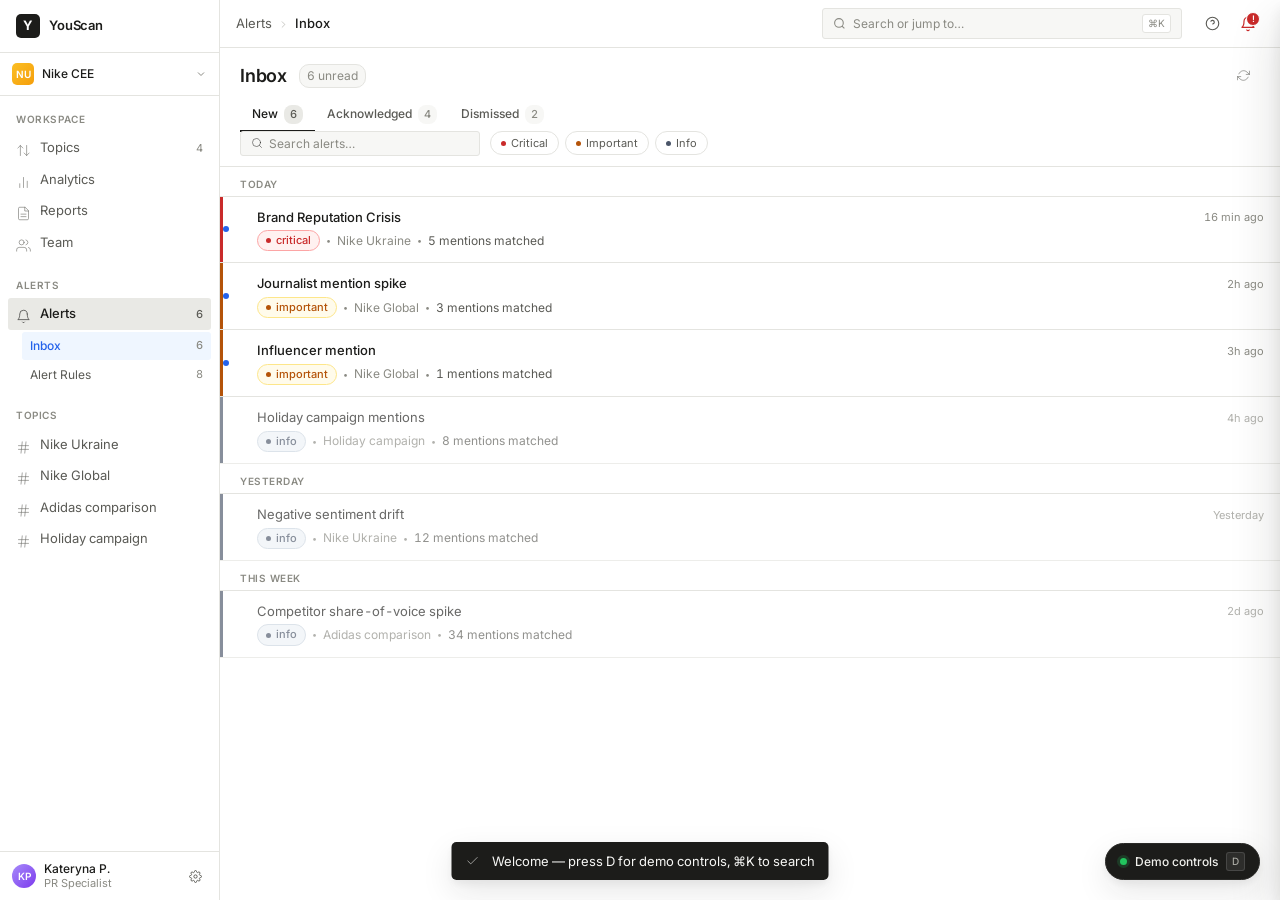
==== documents/design/prototype/prototype.html @ fe6c2d15 "Initial commit" ====
<!DOCTYPE html>
<html lang="en">
<head>
<meta charset="UTF-8">
<meta name="viewport" content="width=device-width, initial-scale=1.0">
<title>YouScan — Brand intelligence</title>
<link rel="preconnect" href="https://fonts.googleapis.com">
<link rel="preconnect" href="https://fonts.gstatic.com" crossorigin>
<link href="https://fonts.googleapis.com/css2?family=Inter:wght@400;500;600;700&display=swap" rel="stylesheet">
<style>
/*═══ TOKENS ═══════════════════════════════════════════════════*/
:root{
  --bg:#f7f7f5;--bg-card:#ffffff;--bg-hover:#f1f1ee;--bg-active:#e9e9e5;--bg-sunken:#efefec;
  --border:#e4e4e0;--border-mid:#d2d2cc;--border-strong:#b8b8b1;
  --text-1:#1c1c1a;--text-2:#5a5a55;--text-3:#8a8a83;--text-inverse:#f7f7f5;
  --critical:#c92a2a;--critical-soft:#fff1f0;--critical-border:#fca5a5;
  --important:#b45309;--important-soft:#fffbeb;--important-border:#fde68a;
  --info:#4a5568;--info-soft:#eef2f6;--info-border:#cbd5e0;
  --success:#15803d;--success-soft:#dcfce7;
  --accent:#2563eb;--accent-soft:#eff6ff;--accent-hover:#1d4ed8;--accent-border:#bfdbfe;
  --destructive:#9b1b3b;
  --warn:#fbbf24;
  --r-sm:3px;--r:5px;--r-lg:8px;
  --shadow-sm:0 1px 2px rgba(28,28,26,.05);
  --shadow:0 4px 12px rgba(28,28,26,.06),0 2px 4px rgba(28,28,26,.04);
  --shadow-lg:0 12px 32px rgba(28,28,26,.10),0 4px 8px rgba(28,28,26,.06);
  --shadow-overlay:0 -1px 0 var(--border),0 24px 48px rgba(28,28,26,.16),0 8px 16px rgba(28,28,26,.08);
  --t-fast:.12s;--t-base:.18s;--t-slow:.26s;
  --ease:cubic-bezier(.32,.72,0,1);
}
:root.dark{
  --bg:#15151a;--bg-card:#1c1c22;--bg-hover:#23232b;--bg-active:#2a2a33;--bg-sunken:#101015;
  --border:#2a2a33;--border-mid:#3a3a44;--border-strong:#4a4a55;
  --text-1:#f0f0ec;--text-2:#a8a8a2;--text-3:#74746e;--text-inverse:#1c1c1a;
  --critical-soft:#3a1414;--critical-border:#7a2424;
  --important-soft:#3a2a10;--important-border:#7a5424;
  --info-soft:#1f2530;--info-border:#3a4458;
  --accent-soft:#1a2540;--accent-border:#2a4080;
  --success-soft:#103820;
}

/*═══ RESET ════════════════════════════════════════════════════*/
*,*::before,*::after{box-sizing:border-box;margin:0;padding:0}
html,body{height:100%;overflow:hidden}
body{font-family:'Inter',ui-sans-serif,system-ui,sans-serif;font-size:13px;line-height:1.5;background:var(--bg);color:var(--text-1);font-variant-numeric:tabular-nums;-webkit-font-smoothing:antialiased;text-rendering:optimizeLegibility}
button{font-family:inherit;font-size:inherit;cursor:pointer;border:none;background:none;color:inherit}
input,select,textarea{font-family:inherit;font-size:inherit;color:inherit}
a{color:var(--accent);text-decoration:none}
a:hover{text-decoration:underline}
::selection{background:var(--accent);color:#fff}
::-webkit-scrollbar{width:10px;height:10px}
::-webkit-scrollbar-track{background:transparent}
::-webkit-scrollbar-thumb{background:var(--border-mid);border-radius:5px;border:2px solid var(--bg)}
::-webkit-scrollbar-thumb:hover{background:var(--border-strong)}

/*═══ APP SHELL ════════════════════════════════════════════════*/
#app{display:grid;grid-template-columns:220px 1fr;height:100vh;width:100vw;overflow:hidden}
#app.crisis-mode{filter:brightness(.92) contrast(1.04)}

/*── SIDEBAR ──*/
#sidebar{background:var(--bg-card);border-right:1px solid var(--border);display:flex;flex-direction:column;overflow:hidden;flex-shrink:0}
.brand{display:flex;align-items:center;gap:9px;padding:14px 16px;border-bottom:1px solid var(--border);flex-shrink:0}
.brand-mark{width:24px;height:24px;background:var(--text-1);color:var(--bg-card);border-radius:5px;display:flex;align-items:center;justify-content:center;font-weight:700;font-size:13px;letter-spacing:-.02em}
.brand-name{font-weight:600;font-size:13px;letter-spacing:-.01em}
.workspace{padding:10px 12px;border-bottom:1px solid var(--border);display:flex;align-items:center;gap:8px;cursor:pointer;flex-shrink:0;transition:background var(--t-fast)}
.workspace:hover{background:var(--bg-hover)}
.workspace-avatar{width:22px;height:22px;border-radius:5px;background:linear-gradient(135deg,#fbbf24 0%,#f59e0b 100%);display:flex;align-items:center;justify-content:center;color:#fff;font-weight:600;font-size:10px;flex-shrink:0}
.workspace-name{font-size:12px;font-weight:500;flex:1;overflow:hidden;text-overflow:ellipsis;white-space:nowrap}
.workspace-chev{color:var(--text-3);flex-shrink:0}

.nav-scroll{flex:1;overflow-y:auto;padding:10px 8px}
.nav-section{margin-bottom:14px}
.nav-section-label{padding:4px 8px;font-size:10px;font-weight:600;color:var(--text-3);text-transform:uppercase;letter-spacing:.06em;display:flex;align-items:center;justify-content:space-between}
.nav-section-label .add-btn{opacity:0;width:18px;height:18px;display:flex;align-items:center;justify-content:center;border-radius:3px;color:var(--text-3);transition:opacity var(--t-fast),background var(--t-fast)}
.nav-section:hover .add-btn{opacity:1}
.add-btn:hover{background:var(--bg-active);color:var(--text-1)}

.nav-item{display:flex;align-items:center;gap:9px;padding:6px 8px;border-radius:var(--r-sm);font-size:13px;color:var(--text-2);cursor:pointer;transition:background var(--t-fast),color var(--t-fast);user-select:none}
.nav-item:hover{background:var(--bg-hover);color:var(--text-1)}
.nav-item.active{background:var(--bg-active);color:var(--text-1);font-weight:500}
.nav-item .nav-icon{width:15px;height:15px;flex-shrink:0;opacity:.85}
.nav-item.active .nav-icon{opacity:1}
.nav-item-label{flex:1;overflow:hidden;text-overflow:ellipsis;white-space:nowrap}
.nav-count{font-size:11px;color:var(--text-3);font-variant-numeric:tabular-nums}
.nav-item.active .nav-count{color:var(--text-2)}
.nav-children{margin-top:2px;padding-left:14px;display:flex;flex-direction:column;gap:1px}
.nav-child{padding:5px 8px;font-size:12px;color:var(--text-2);border-radius:var(--r-sm);cursor:pointer;display:flex;align-items:center;justify-content:space-between;gap:8px;transition:background var(--t-fast),color var(--t-fast)}
.nav-child:hover{background:var(--bg-hover);color:var(--text-1)}
.nav-child.active{background:var(--accent-soft);color:var(--accent);font-weight:500}
:root.dark .nav-child.active{color:#93c5fd}

.nav-footer{padding:10px 12px;border-top:1px solid var(--border);display:flex;align-items:center;gap:8px;flex-shrink:0}
.user-avatar{width:24px;height:24px;border-radius:50%;background:linear-gradient(135deg,#a78bfa,#7c3aed);display:flex;align-items:center;justify-content:center;color:#fff;font-weight:600;font-size:10px;flex-shrink:0}
.user-meta{flex:1;min-width:0}
.user-name{font-size:12px;font-weight:500;line-height:1.2;overflow:hidden;text-overflow:ellipsis;white-space:nowrap}
.user-role{font-size:11px;color:var(--text-3);line-height:1.2;overflow:hidden;text-overflow:ellipsis;white-space:nowrap}

/*── MAIN ──*/
main{display:flex;flex-direction:column;overflow:hidden;min-width:0;background:var(--bg)}
#topbar{height:48px;background:var(--bg-card);border-bottom:1px solid var(--border);display:flex;align-items:center;padding:0 16px;gap:14px;flex-shrink:0;z-index:5}
.crumbs{display:flex;align-items:center;gap:6px;flex:1;min-width:0;font-size:13px}
.crumb{color:var(--text-2);cursor:pointer;transition:color var(--t-fast);overflow:hidden;text-overflow:ellipsis;white-space:nowrap}
.crumb:hover{color:var(--text-1)}
.crumb.current{color:var(--text-1);font-weight:500;cursor:default}
.crumb-sep{color:var(--text-3);font-size:11px;flex-shrink:0}

.search-pill{flex:1;max-width:360px;display:flex;align-items:center;gap:7px;padding:5px 10px;background:var(--bg);border:1px solid var(--border);border-radius:var(--r-sm);color:var(--text-3);cursor:pointer;transition:background var(--t-fast),border-color var(--t-fast);font-size:12px}
.search-pill:hover{background:var(--bg-hover);border-color:var(--border-mid);color:var(--text-2)}
.search-pill kbd{font-family:inherit;font-size:10px;padding:1px 5px;background:var(--bg-card);border:1px solid var(--border);border-radius:3px;color:var(--text-3);margin-left:auto}

.topbar-actions{display:flex;align-items:center;gap:4px}

/*── BELL ──*/
.icon-btn{width:32px;height:32px;display:flex;align-items:center;justify-content:center;border-radius:var(--r-sm);color:var(--text-2);cursor:pointer;transition:background var(--t-fast),color var(--t-fast);position:relative}
.icon-btn:hover{background:var(--bg-hover);color:var(--text-1)}
.icon-btn.active{background:var(--bg-active);color:var(--text-1)}
.bell-badge{position:absolute;top:4px;right:4px;min-width:14px;height:14px;padding:0 4px;background:var(--accent);color:#fff;border-radius:7px;font-size:9px;font-weight:600;display:flex;align-items:center;justify-content:center;line-height:1;border:1.5px solid var(--bg-card);font-variant-numeric:tabular-nums}
.bell-badge.critical{background:var(--critical)}
.bell-icon.critical{color:var(--critical)}

/*═══ VIEW ════════════════════════════════════════════════════*/
#view{flex:1;display:flex;overflow:hidden;min-height:0;position:relative}

/*── ALERT LIST ──*/
.list-pane{flex:1;display:flex;flex-direction:column;min-width:0;background:var(--bg);transition:flex var(--t-base) var(--ease)}
.list-header{padding:14px 20px 10px;border-bottom:1px solid var(--border);background:var(--bg-card);display:flex;flex-direction:column;gap:10px;flex-shrink:0}
.list-title-row{display:flex;align-items:center;gap:12px}
.list-title{font-size:18px;font-weight:600;letter-spacing:-.01em}
.list-count{font-size:12px;color:var(--text-3);font-variant-numeric:tabular-nums;background:var(--bg);padding:2px 7px;border-radius:10px;border:1px solid var(--border)}
.list-toolbar{display:flex;align-items:center;gap:10px;flex-wrap:wrap}
.tabs{display:flex;gap:0;border-bottom:0}
.tab{padding:6px 12px;font-size:12px;font-weight:500;color:var(--text-2);cursor:pointer;border-bottom:2px solid transparent;transition:color var(--t-fast),border-color var(--t-fast);margin-bottom:-11px;display:flex;align-items:center;gap:6px}
.tab:hover{color:var(--text-1)}
.tab.active{color:var(--text-1);border-bottom-color:var(--text-1)}
.tab-count{font-size:11px;color:var(--text-3);background:var(--bg);padding:1px 6px;border-radius:8px;font-variant-numeric:tabular-nums}
.tab.active .tab-count{background:var(--bg-active);color:var(--text-2)}

.filter-row{display:flex;align-items:center;gap:6px;flex-wrap:wrap}
.filter-pill{padding:3px 10px;border-radius:14px;border:1px solid var(--border);font-size:11px;color:var(--text-2);cursor:pointer;background:var(--bg-card);transition:all var(--t-fast);display:inline-flex;align-items:center;gap:5px;white-space:nowrap;user-select:none}
.filter-pill:hover{border-color:var(--border-strong);color:var(--text-1)}
.filter-pill.active{background:var(--text-1);border-color:var(--text-1);color:var(--bg-card)}
.filter-pill .pill-dot{width:5px;height:5px;border-radius:50%}
.filter-pill .pill-x{font-size:13px;line-height:1;opacity:.6;margin-left:2px}

.list-search{display:flex;align-items:center;gap:6px;padding:4px 10px;background:var(--bg);border:1px solid var(--border);border-radius:var(--r-sm);max-width:240px;flex:1;min-width:140px}
.list-search input{flex:1;background:transparent;border:none;outline:none;font-size:12px}
.list-search input::placeholder{color:var(--text-3)}

.list-body{flex:1;overflow-y:auto;background:var(--bg-card)}
.list-section{position:sticky;top:0;background:var(--bg-card);padding:10px 20px 4px;font-size:10px;font-weight:600;color:var(--text-3);text-transform:uppercase;letter-spacing:.05em;border-bottom:1px solid var(--border);z-index:1}

.alert-row{display:flex;align-items:stretch;border-bottom:1px solid var(--border);cursor:pointer;background:var(--bg-card);position:relative;transition:background var(--t-fast)}
.alert-row:hover{background:var(--bg-hover)}
.alert-row.selected{background:var(--accent-soft)}
:root.dark .alert-row.selected{background:rgba(37,99,235,.08)}
.alert-row.read{opacity:.66}
.alert-row.removing{animation:rowRemove .26s var(--ease) forwards}
@keyframes rowRemove{to{opacity:0;transform:translateX(-12px);max-height:0;padding:0;border:0}}
.alert-row.entering{animation:rowEnter .32s var(--ease)}
@keyframes rowEnter{from{opacity:0;transform:translateY(-8px);background:var(--accent-soft)}to{opacity:1;transform:translateY(0)}}

.alert-bar{width:3px;flex-shrink:0;align-self:stretch}
.bar-critical{background:var(--critical)}.bar-important{background:var(--important)}.bar-info{background:var(--info)}

.alert-main{flex:1;padding:11px 16px 11px 14px;min-width:0;display:flex;flex-direction:column;gap:3px}
.alert-title-row{display:flex;align-items:center;gap:8px;min-width:0}
.alert-title{font-size:13px;font-weight:500;color:var(--text-1);overflow:hidden;text-overflow:ellipsis;white-space:nowrap;flex:1;min-width:0}
.alert-row.read .alert-title{font-weight:400}
.alert-time{font-size:11px;color:var(--text-3);white-space:nowrap;flex-shrink:0;font-variant-numeric:tabular-nums}
.alert-meta{display:flex;align-items:center;gap:6px;font-size:12px;color:var(--text-3);min-width:0}
.alert-meta>*{flex-shrink:0}
.alert-meta .meta-summary{flex:1;min-width:0;overflow:hidden;text-overflow:ellipsis;white-space:nowrap;color:var(--text-2)}
.dot-sep{color:var(--text-3);font-size:9px}

.alert-actions{display:none;align-items:center;gap:2px;padding:0 12px}
.alert-row:hover .alert-actions{display:flex}
.row-action{width:28px;height:28px;display:flex;align-items:center;justify-content:center;border-radius:var(--r-sm);color:var(--text-3);transition:background var(--t-fast),color var(--t-fast)}
.row-action:hover{background:var(--bg-active);color:var(--text-1)}

.unread-indicator{width:6px;height:6px;border-radius:50%;background:var(--accent);align-self:center;margin-right:14px;flex-shrink:0}
.alert-row.read .unread-indicator{visibility:hidden}

/*── EMPTY STATES ──*/
.empty{padding:60px 24px;text-align:center;display:flex;flex-direction:column;align-items:center;gap:14px;color:var(--text-2)}
.empty-icon{width:44px;height:44px;border-radius:50%;background:var(--bg);border:1px solid var(--border);display:flex;align-items:center;justify-content:center;color:var(--text-3)}
.empty-title{font-size:14px;font-weight:600;color:var(--text-1)}
.empty-body{font-size:13px;color:var(--text-2);max-width:340px;line-height:1.55}

/*── DETAIL PANE ──*/
.detail-pane{width:480px;flex-shrink:0;background:var(--bg-card);border-left:1px solid var(--border);display:flex;flex-direction:column;overflow:hidden;animation:detailIn var(--t-slow) var(--ease)}
@keyframes detailIn{from{transform:translateX(20px);opacity:0}to{transform:translateX(0);opacity:1}}
.detail-header{padding:16px 20px 14px;border-bottom:1px solid var(--border);display:flex;flex-direction:column;gap:8px;flex-shrink:0}
.detail-top{display:flex;align-items:center;justify-content:space-between;gap:8px}
.detail-meta{display:flex;align-items:center;gap:8px;font-size:11px;color:var(--text-3)}
.detail-title{font-size:16px;font-weight:600;letter-spacing:-.01em;line-height:1.3}
.detail-sublink{font-size:12px;color:var(--text-2);display:flex;flex-wrap:wrap;align-items:center;gap:6px}
.detail-sublink a{color:var(--text-2)}
.detail-sublink a:hover{color:var(--accent)}

.detail-body{flex:1;overflow-y:auto;padding:18px 20px;display:flex;flex-direction:column;gap:18px}
.detail-section{display:flex;flex-direction:column;gap:8px}
.section-label{font-size:10px;font-weight:600;text-transform:uppercase;letter-spacing:.06em;color:var(--text-3)}

.condition-banner{padding:11px 14px;border-radius:var(--r);font-size:13px;font-weight:500;line-height:1.45;display:flex;align-items:flex-start;gap:10px}
.condition-banner.critical{background:var(--critical-soft);border:1px solid var(--critical-border);color:var(--critical)}
.condition-banner.important{background:var(--important-soft);border:1px solid var(--important-border);color:var(--important)}
.condition-banner.info{background:var(--info-soft);border:1px solid var(--info-border);color:var(--info)}
.condition-banner-icon{flex-shrink:0;margin-top:1px}

.chips{display:flex;flex-wrap:wrap;gap:5px}
.chip{display:inline-flex;align-items:center;gap:5px;background:var(--bg);border:1px solid var(--border);border-radius:var(--r-sm);padding:3px 8px;font-size:11px;color:var(--text-1);font-weight:500}
.chip-key{color:var(--text-3);font-weight:400}

.mention-card{background:var(--bg);border:1px solid var(--border);border-radius:var(--r);padding:12px}
.mention-card+.mention-card{margin-top:8px}
.mention-head{display:flex;align-items:center;gap:9px;margin-bottom:8px}
.mention-avatar{width:28px;height:28px;border-radius:50%;background:linear-gradient(135deg,var(--border-mid),var(--border-strong));display:flex;align-items:center;justify-content:center;font-size:10px;font-weight:600;color:var(--bg-card);flex-shrink:0}
.mention-author{font-size:12px;font-weight:500;line-height:1.2}
.mention-platform{font-size:11px;color:var(--text-3);display:flex;align-items:center;gap:5px;line-height:1.2}
.verified-badge{color:var(--accent);display:inline-flex;align-items:center}
.mention-text{font-size:12.5px;line-height:1.55;color:var(--text-1)}
.mention-text mark{background:#fef3c7;color:#78350f;border-radius:2px;padding:0 2px;font-style:normal;font-weight:500}
:root.dark .mention-text mark{background:#5c4810;color:#fde68a}
.mention-foot{margin-top:8px;display:flex;align-items:center;gap:10px;font-size:11px;color:var(--text-3)}
.mention-stat{display:flex;align-items:center;gap:4px}

.detail-footer{padding:12px 20px;border-top:1px solid var(--border);display:flex;align-items:center;gap:8px;flex-shrink:0;background:var(--bg-card)}

/*═══ BUTTONS ═════════════════════════════════════════════════*/
.btn{display:inline-flex;align-items:center;gap:6px;padding:6px 12px;border-radius:var(--r-sm);font-size:12.5px;font-weight:500;transition:background var(--t-fast),border-color var(--t-fast),color var(--t-fast);cursor:pointer;border:1px solid transparent;white-space:nowrap;line-height:1.4;user-select:none}
.btn:focus-visible{outline:2px solid var(--accent);outline-offset:1px}
.btn-primary{background:var(--text-1);color:var(--bg-card);border-color:var(--text-1)}
.btn-primary:hover{background:#000}
:root.dark .btn-primary{background:var(--accent);border-color:var(--accent);color:#fff}
:root.dark .btn-primary:hover{background:var(--accent-hover);border-color:var(--accent-hover)}
.btn-secondary{background:var(--bg-card);color:var(--text-1);border-color:var(--border-mid)}
.btn-secondary:hover{background:var(--bg-hover);border-color:var(--border-strong)}
.btn-ghost{background:transparent;color:var(--text-2);border-color:transparent}
.btn-ghost:hover{background:var(--bg-hover);color:var(--text-1)}
.btn-danger{background:var(--bg-card);color:var(--destructive);border-color:var(--border-mid)}
.btn-danger:hover{background:#fff1f4;border-color:var(--destructive)}
:root.dark .btn-danger:hover{background:#3a1a24}
.btn-sm{padding:4px 9px;font-size:12px}
.btn-icon{padding:6px;width:30px;justify-content:center}
.btn[disabled]{opacity:.5;cursor:not-allowed}

/*═══ SEVERITY BADGE ══════════════════════════════════════════*/
.sev{display:inline-flex;align-items:center;gap:5px;font-size:11px;font-weight:500;padding:2px 8px;border-radius:11px;line-height:1.4}
.sev-dot{width:5px;height:5px;border-radius:50%;background:currentColor}
.sev.critical{background:var(--critical-soft);color:var(--critical);border:1px solid var(--critical-border)}
.sev.important{background:var(--important-soft);color:var(--important);border:1px solid var(--important-border)}
.sev.info{background:var(--info-soft);color:var(--info);border:1px solid var(--info-border)}
.sev.muted{background:var(--bg);color:var(--text-3);border:1px solid var(--border)}

/*═══ NOTIFICATION CENTER ═════════════════════════════════════*/
.overlay-backdrop{position:fixed;inset:0;background:rgba(28,28,26,.16);backdrop-filter:blur(2px);-webkit-backdrop-filter:blur(2px);opacity:0;pointer-events:none;transition:opacity var(--t-base) var(--ease);z-index:60}
.overlay-backdrop.show{opacity:1;pointer-events:auto}
:root.dark .overlay-backdrop{background:rgba(0,0,0,.4)}

.notif-center{position:fixed;top:0;right:0;height:100vh;width:420px;max-width:92vw;background:var(--bg-card);border-left:1px solid var(--border);box-shadow:var(--shadow-overlay);display:flex;flex-direction:column;z-index:70;transform:translateX(100%);transition:transform var(--t-base) var(--ease)}
.notif-center.open{transform:translateX(0)}
.notif-head{padding:14px 18px;border-bottom:1px solid var(--border);display:flex;align-items:center;gap:10px;flex-shrink:0}
.notif-title{font-size:14px;font-weight:600;flex:1}
.notif-tabs{display:flex;gap:0;border-bottom:1px solid var(--border);padding:0 12px;flex-shrink:0}
.notif-tab{padding:8px 14px;font-size:12px;font-weight:500;color:var(--text-2);cursor:pointer;border-bottom:2px solid transparent;transition:color var(--t-fast),border-color var(--t-fast);display:flex;align-items:center;gap:6px}
.notif-tab:hover{color:var(--text-1)}
.notif-tab.active{color:var(--text-1);border-bottom-color:var(--text-1)}
.notif-body{flex:1;overflow-y:auto}
.notif-day-label{padding:10px 18px 4px;font-size:10px;font-weight:600;color:var(--text-3);text-transform:uppercase;letter-spacing:.05em;background:var(--bg-card);position:sticky;top:0;z-index:1}
.notif-row{display:flex;align-items:stretch;border-bottom:1px solid var(--border);cursor:pointer;transition:background var(--t-fast)}
.notif-row:hover{background:var(--bg-hover)}
.notif-row.unread{background:var(--bg-card)}
.notif-row.read{background:var(--bg-sunken);opacity:.78}
.notif-row-bar{width:3px;flex-shrink:0}
.notif-row-body{flex:1;padding:10px 14px 10px 12px;min-width:0;display:flex;flex-direction:column;gap:2px}
.notif-row-top{display:flex;align-items:center;gap:8px}
.notif-row-name{font-size:12.5px;font-weight:500;flex:1;min-width:0;overflow:hidden;text-overflow:ellipsis;white-space:nowrap}
.notif-row-time{font-size:10.5px;color:var(--text-3);white-space:nowrap;flex-shrink:0}
.notif-row-summary{font-size:11.5px;color:var(--text-2);line-height:1.4;overflow:hidden;text-overflow:ellipsis;white-space:nowrap}
.notif-row-actions{display:none;gap:4px;margin-top:6px}
.notif-row:hover .notif-row-actions{display:flex}
.notif-foot{padding:10px 18px;border-top:1px solid var(--border);font-size:12px;flex-shrink:0;text-align:center}

/*═══ RULE EDITOR ═════════════════════════════════════════════*/
.rule-editor{flex:1;display:flex;overflow:hidden;background:var(--bg)}
.rule-form{flex:1;overflow-y:auto;padding:24px 28px;background:var(--bg-card);min-width:0}
.rule-chart-side{width:380px;flex-shrink:0;border-left:1px solid var(--border);background:var(--bg);overflow-y:auto;padding:24px}
.rule-form.compact{padding:16px 18px}
.rule-chart-side.compact{width:100%;border-left:none;border-top:1px solid var(--border);padding:16px 18px}

.field{margin-bottom:18px}
.field-label{font-size:10px;font-weight:600;color:var(--text-3);text-transform:uppercase;letter-spacing:.06em;margin-bottom:7px;display:block}
.field-row{display:flex;align-items:center;gap:7px;flex-wrap:wrap;line-height:1.8}
.field-text{font-size:13px;color:var(--text-1)}
.field-input{background:var(--bg);border:1px solid var(--border-mid);border-radius:var(--r-sm);padding:5px 9px;font-size:13px;color:var(--text-1);width:100%;max-width:340px;transition:border-color var(--t-fast)}
.field-input:focus{outline:none;border-color:var(--accent);background:var(--bg-card)}
.inline-input{width:54px;text-align:center;padding:3px 6px}
.inline-select{display:inline-flex;align-items:center;background:var(--bg);border:1px solid var(--border-mid);border-radius:var(--r-sm);padding:3px 4px 3px 8px;font-size:13px;cursor:pointer;transition:border-color var(--t-fast),background var(--t-fast)}
.inline-select:hover{border-color:var(--border-strong);background:var(--bg-card)}
.inline-select select{background:transparent;border:none;outline:none;cursor:pointer;padding-right:4px;color:var(--text-1)}

.preset-grid{display:grid;grid-template-columns:repeat(auto-fill,minmax(180px,1fr));gap:10px;max-width:780px;margin-bottom:24px}
.preset-card{background:var(--bg-card);border:1px solid var(--border);border-radius:var(--r);padding:14px;cursor:pointer;transition:border-color var(--t-fast),box-shadow var(--t-fast),transform var(--t-fast);text-align:left}
.preset-card:hover{border-color:var(--border-strong);transform:translateY(-1px);box-shadow:var(--shadow-sm)}
.preset-card.selected{border-color:var(--accent);box-shadow:0 0 0 3px var(--accent-soft)}
.preset-icon{width:28px;height:28px;border-radius:var(--r-sm);background:var(--bg);display:flex;align-items:center;justify-content:center;margin-bottom:10px}
.preset-name{font-size:13px;font-weight:600;margin-bottom:3px}
.preset-desc{font-size:11.5px;color:var(--text-2);line-height:1.45}

.summary-box{background:var(--bg);border:1px solid var(--border);border-radius:var(--r);padding:12px 14px;margin-top:8px;transition:border-color var(--t-base)}
.summary-box.flash{animation:summaryFlash 1s var(--ease)}
@keyframes summaryFlash{0%{border-color:var(--accent);background:var(--accent-soft)}100%{border-color:var(--border);background:var(--bg)}}
.summary-label{font-size:9.5px;font-weight:700;text-transform:uppercase;letter-spacing:.08em;color:var(--text-3);margin-bottom:5px}
.summary-text{font-size:13px;color:var(--text-1);line-height:1.55}
.summary-text em{font-style:normal;font-weight:600;color:var(--text-1);background:var(--bg-active);padding:0 4px;border-radius:3px}

/*═══ FORECAST CHART ══════════════════════════════════════════*/
.fc-head{display:flex;align-items:flex-end;justify-content:space-between;gap:12px;margin-bottom:14px}
.fc-stat{display:flex;flex-direction:column;gap:2px}
.fc-stat-num{font-size:24px;font-weight:600;letter-spacing:-.02em;line-height:1.1;font-variant-numeric:tabular-nums}
.fc-stat-label{font-size:11px;color:var(--text-2)}
.fc-meta{font-size:10.5px;color:var(--text-3);text-align:right;line-height:1.45}
.fc-chart{position:relative;padding:6px 0 18px}
.fc-bars{display:flex;align-items:flex-end;gap:3px;height:96px}
.fc-bar{flex:1;background:var(--info);opacity:.5;border-radius:2px 2px 0 0;cursor:pointer;transition:opacity var(--t-fast),background var(--t-fast),transform var(--t-fast);min-width:4px;position:relative}
.fc-bar:hover{opacity:1;transform:scaleY(1.04);transform-origin:bottom}
.fc-bar.active{opacity:1;background:var(--accent)}
.fc-bar.warn{background:var(--warn);opacity:.85}
.fc-bar.warn.active{background:#d97706;opacity:1}
.fc-bar.zero{background:var(--border-mid);opacity:.55;height:2px!important}
.fc-axis{position:absolute;left:0;right:0;bottom:0;display:flex;justify-content:space-between;font-size:10px;color:var(--text-3);font-variant-numeric:tabular-nums}
.fc-baseline{position:absolute;left:0;right:0;bottom:18px;height:1px;background:var(--border)}
.fc-tip{position:absolute;background:var(--text-1);color:var(--bg-card);font-size:11px;padding:4px 8px;border-radius:3px;pointer-events:none;white-space:nowrap;z-index:10;font-weight:500;transform:translate(-50%,-100%);margin-top:-6px}
.fc-tip::after{content:'';position:absolute;top:100%;left:50%;transform:translateX(-50%);border:4px solid transparent;border-top-color:var(--text-1)}

.warn-strip{background:var(--important-soft);border:1px solid var(--important-border);border-radius:var(--r);padding:10px 12px;font-size:12px;color:var(--important);line-height:1.5;display:flex;align-items:flex-start;gap:9px;margin-bottom:14px}
.warn-strip strong{font-weight:600}
.warn-strip-icon{flex-shrink:0;margin-top:1px}

.samples-box{background:var(--bg-card);border:1px solid var(--border);border-radius:var(--r);padding:12px;margin-top:14px}
.samples-head{display:flex;align-items:center;justify-content:space-between;margin-bottom:8px;font-size:12px;font-weight:500}
.samples-day{color:var(--text-1)}
.samples-sub{font-size:11px;color:var(--text-3);font-weight:400}

/*═══ TABLE (Rules list) ══════════════════════════════════════*/
.tbl-wrap{padding:18px 24px;flex:1;overflow:auto;background:var(--bg)}
.tbl{width:100%;border-collapse:collapse;background:var(--bg-card);border:1px solid var(--border);border-radius:var(--r);overflow:hidden}
.tbl th{text-align:left;padding:9px 14px;font-size:10px;font-weight:600;text-transform:uppercase;letter-spacing:.05em;color:var(--text-3);border-bottom:1px solid var(--border);white-space:nowrap;background:var(--bg-card);position:sticky;top:0}
.tbl td{padding:11px 14px;border-bottom:1px solid var(--border);vertical-align:middle;font-size:13px}
.tbl tr:last-child td{border-bottom:none}
.tbl tbody tr{cursor:pointer;transition:background var(--t-fast)}
.tbl tbody tr:hover{background:var(--bg-hover)}
.tbl tbody tr.zero-fire td{opacity:.5}
.num{text-align:right;font-variant-numeric:tabular-nums}
.health-warn{color:var(--important);font-weight:500}
.health-crit{color:var(--critical);font-weight:500}
.row-actions-cell{width:1px;white-space:nowrap}
.row-actions-cell .actions{display:none;gap:2px}
.tbl tbody tr:hover .row-actions-cell .actions{display:flex}

.rule-cell{display:flex;align-items:center;gap:10px}
.rule-bar{width:3px;height:18px;border-radius:2px;flex-shrink:0}

/*═══ EDIT-FROM-ALERT (split panel inside detail pane) ══════════*/
.detail-pane.with-editor{width:820px}
.editor-panel{position:absolute;top:0;right:0;height:100%;width:440px;background:var(--bg-card);border-left:1px solid var(--border);display:flex;flex-direction:column;overflow:hidden;box-shadow:var(--shadow-overlay);transform:translateX(100%);transition:transform var(--t-base) var(--ease);z-index:8}
.editor-panel.open{transform:translateX(0)}
.editor-panel-head{padding:14px 18px;border-bottom:1px solid var(--border);display:flex;align-items:flex-start;justify-content:space-between;gap:10px;flex-shrink:0}
.editor-panel-head .ep-context{font-size:10.5px;color:var(--text-3);text-transform:uppercase;letter-spacing:.05em;margin-bottom:3px;display:flex;align-items:center;gap:5px}
.editor-panel-head .ep-title{font-size:14px;font-weight:600;line-height:1.3}
.editor-panel-body{flex:1;overflow-y:auto;padding:16px 18px}
.editor-panel-foot{padding:11px 16px;border-top:1px solid var(--border);display:flex;align-items:center;gap:8px;flex-shrink:0;background:var(--bg-card)}
.editor-divider{height:1px;background:var(--border);margin:14px 0}

/*═══ TOAST ══════════════════════════════════════════════════*/
#toast-stack{position:fixed;bottom:20px;left:50%;transform:translateX(-50%);display:flex;flex-direction:column-reverse;gap:8px;z-index:200;pointer-events:none}
.toast{background:var(--text-1);color:var(--text-inverse);font-size:13px;padding:10px 14px;border-radius:var(--r);display:flex;align-items:center;gap:12px;box-shadow:var(--shadow-lg);pointer-events:auto;animation:toastIn .26s var(--ease);min-width:280px;position:relative;overflow:hidden}
.toast.leaving{animation:toastOut .22s var(--ease) forwards}
@keyframes toastIn{from{opacity:0;transform:translateY(20px)}to{opacity:1;transform:translateY(0)}}
@keyframes toastOut{to{opacity:0;transform:translateY(20px)}}
.toast-icon{flex-shrink:0;display:flex;align-items:center;justify-content:center}
.toast-text{flex:1;line-height:1.4}
.toast-action{color:#93c5fd;font-weight:500;font-size:12.5px;cursor:pointer;flex-shrink:0;padding:2px 6px;border-radius:3px;transition:background var(--t-fast)}
.toast-action:hover{background:rgba(255,255,255,.1)}
.toast-progress{position:absolute;left:0;bottom:0;height:2px;background:#3b82f6;width:100%;transform-origin:left;animation:progress 8s linear forwards}
@keyframes progress{to{transform:scaleX(0)}}
:root.dark .toast{background:#2a2a33;border:1px solid var(--border)}

/*═══ COMMAND PALETTE ════════════════════════════════════════*/
.cmdk{position:fixed;top:18%;left:50%;transform:translateX(-50%) scale(.96);width:560px;max-width:92vw;background:var(--bg-card);border:1px solid var(--border-mid);border-radius:var(--r-lg);box-shadow:var(--shadow-lg);z-index:80;opacity:0;pointer-events:none;transition:transform var(--t-base) var(--ease),opacity var(--t-base) var(--ease)}
.cmdk.open{opacity:1;pointer-events:auto;transform:translateX(-50%) scale(1)}
.cmdk-input-wrap{display:flex;align-items:center;gap:9px;padding:13px 16px;border-bottom:1px solid var(--border)}
.cmdk-input{flex:1;background:transparent;border:none;outline:none;font-size:14px;color:var(--text-1)}
.cmdk-input::placeholder{color:var(--text-3)}
.cmdk-list{max-height:340px;overflow-y:auto;padding:6px 6px 8px}
.cmdk-section{font-size:10px;font-weight:600;color:var(--text-3);text-transform:uppercase;letter-spacing:.05em;padding:8px 10px 4px}
.cmdk-item{display:flex;align-items:center;gap:10px;padding:7px 10px;border-radius:var(--r-sm);cursor:pointer;font-size:13px}
.cmdk-item.active{background:var(--bg-active)}
.cmdk-item-icon{width:14px;height:14px;color:var(--text-3);flex-shrink:0}
.cmdk-item-shortcut{margin-left:auto;font-size:11px;color:var(--text-3)}

/*═══ DEBUG PANEL (floating) ═════════════════════════════════*/
#debug{position:fixed;bottom:20px;right:20px;z-index:300;font-family:'Inter',sans-serif}
.debug-fab{display:flex;align-items:center;gap:8px;padding:8px 14px;background:#1c1c1a;color:#f0f0ec;border-radius:20px;box-shadow:var(--shadow-lg);cursor:pointer;font-size:12px;font-weight:500;border:1px solid #2a2a28;transition:transform var(--t-fast),background var(--t-fast)}
.debug-fab:hover{background:#2a2a28;transform:translateY(-1px)}
.debug-fab.hidden{display:none}
.debug-fab .pulse{width:7px;height:7px;border-radius:50%;background:#22c55e;box-shadow:0 0 0 3px rgba(34,197,94,.18);animation:pulse 2s ease infinite}
@keyframes pulse{0%,100%{box-shadow:0 0 0 0 rgba(34,197,94,.4)}50%{box-shadow:0 0 0 6px rgba(34,197,94,0)}}
.debug-fab kbd{font-family:inherit;font-size:10px;padding:1px 5px;background:rgba(255,255,255,.08);border:1px solid rgba(255,255,255,.12);border-radius:3px;color:#a8a8a2}

.debug-panel{width:300px;background:#1c1c1a;color:#f0f0ec;border-radius:var(--r-lg);box-shadow:var(--shadow-lg);border:1px solid #2a2a28;overflow:hidden;display:none;flex-direction:column;max-height:calc(100vh - 60px)}
.debug-panel.open{display:flex;animation:debugIn .2s var(--ease)}
@keyframes debugIn{from{opacity:0;transform:translateY(8px)}to{opacity:1;transform:translateY(0)}}
.debug-header{padding:11px 14px;border-bottom:1px solid #2a2a28;display:flex;align-items:center;gap:8px;flex-shrink:0}
.debug-title{font-size:12px;font-weight:600;flex:1;display:flex;align-items:center;gap:7px}
.debug-title .pulse{width:6px;height:6px;border-radius:50%;background:#22c55e}
.debug-close{width:22px;height:22px;display:flex;align-items:center;justify-content:center;border-radius:3px;color:#74746e;cursor:pointer;transition:background var(--t-fast),color var(--t-fast)}
.debug-close:hover{background:#2a2a28;color:#f0f0ec}
.debug-body{flex:1;overflow-y:auto;padding:6px 0}
.debug-section{padding:8px 14px}
.debug-section+.debug-section{border-top:1px solid #2a2a28}
.debug-section-label{font-size:9.5px;font-weight:600;color:#74746e;text-transform:uppercase;letter-spacing:.07em;margin-bottom:6px}
.debug-grid{display:grid;grid-template-columns:1fr 1fr;gap:5px}
.debug-btn{display:flex;align-items:center;gap:7px;padding:7px 9px;background:#2a2a28;border:1px solid #2a2a28;color:#d6d6d0;border-radius:4px;font-size:11.5px;font-weight:500;cursor:pointer;transition:background var(--t-fast),border-color var(--t-fast),color var(--t-fast);text-align:left}
.debug-btn:hover{background:#34342f;border-color:#3a3a34;color:#f0f0ec}
.debug-btn .dbtn-icon{flex-shrink:0;width:12px;height:12px;color:#74746e}
.debug-btn:hover .dbtn-icon{color:#f0f0ec}
.debug-btn.danger:hover{background:#3a1818;border-color:#7a2424;color:#fca5a5}
.debug-btn.danger:hover .dbtn-icon{color:#fca5a5}
.debug-btn-full{grid-column:1/-1}
.debug-toggle{display:flex;align-items:center;justify-content:space-between;padding:6px 9px;background:#23231f;border-radius:4px;font-size:11.5px;cursor:pointer;color:#d6d6d0;transition:background var(--t-fast)}
.debug-toggle:hover{background:#2a2a28}
.debug-toggle-switch{width:26px;height:14px;background:#3a3a34;border-radius:8px;position:relative;flex-shrink:0;transition:background var(--t-fast)}
.debug-toggle-switch::after{content:'';position:absolute;left:2px;top:2px;width:10px;height:10px;background:#74746e;border-radius:50%;transition:left var(--t-fast),background var(--t-fast)}
.debug-toggle.on .debug-toggle-switch{background:#22c55e}
.debug-toggle.on .debug-toggle-switch::after{left:14px;background:#fff}

.debug-stats{display:flex;flex-direction:column;gap:3px;font-size:11px;color:#a8a8a2}
.debug-stat{display:flex;justify-content:space-between;padding:2px 0}
.debug-stat-val{color:#f0f0ec;font-variant-numeric:tabular-nums;font-weight:500}

/*═══ MISC ═══════════════════════════════════════════════════*/
.divider{height:1px;background:var(--border);margin:14px 0}
.muted{color:var(--text-3)}
.mono{font-feature-settings:"tnum";font-variant-numeric:tabular-nums}
.spinner{width:14px;height:14px;border:1.5px solid var(--border);border-top-color:var(--accent);border-radius:50%;animation:spin .7s linear infinite}
@keyframes spin{to{transform:rotate(360deg)}}
.dot-flash{display:inline-block;width:6px;height:6px;border-radius:50%;background:var(--critical);box-shadow:0 0 0 0 rgba(201,42,42,.5);animation:dotPulse 1.6s ease infinite}
@keyframes dotPulse{0%{box-shadow:0 0 0 0 rgba(201,42,42,.5)}70%{box-shadow:0 0 0 8px rgba(201,42,42,0)}100%{box-shadow:0 0 0 0 rgba(201,42,42,0)}}

/*═══ RESPONSIVE ═════════════════════════════════════════════*/
@media (max-width:1100px){
  .detail-pane{width:420px}
  .detail-pane.with-editor{width:760px}
  .rule-chart-side{width:340px}
}
@media (max-width:1300px){
  .detail-pane.with-editor .editor-panel{width:400px}
}
@media (max-width:900px){
  #app{grid-template-columns:60px 1fr}
  .brand-name,.workspace-name,.workspace-chev,.user-meta,.nav-item-label,.nav-count,.nav-section-label,.nav-children{display:none}
  .nav-item{justify-content:center;padding:8px}
  .workspace{justify-content:center}
  .nav-footer{justify-content:center}
  .detail-pane{position:absolute;top:0;right:0;height:100%;width:min(420px,90vw);box-shadow:var(--shadow-overlay);z-index:10}
}
@media (max-width:640px){
  #app{grid-template-columns:1fr}
  #sidebar{display:none}
  .list-header{padding:12px 14px 8px}
  .list-title{font-size:16px}
  .alert-main{padding:10px 12px}
  .rule-editor{flex-direction:column}
  .rule-chart-side{width:100%;border-left:none;border-top:1px solid var(--border)}
  .detail-pane{width:100vw}
  #toast-stack{left:12px;right:12px;transform:none}
  .toast{min-width:0;width:100%}
}
</style>
</head>
<body>

<div id="app">
  <aside id="sidebar">
    <div class="brand">
      <div class="brand-mark">Y</div>
      <div class="brand-name">YouScan</div>
    </div>
    <div class="workspace">
      <div class="workspace-avatar">NU</div>
      <div class="workspace-name">Nike CEE</div>
      <svg class="workspace-chev" width="12" height="12" viewBox="0 0 24 24" fill="none" stroke="currentColor" stroke-width="2"><polyline points="6 9 12 15 18 9"/></svg>
    </div>
    <nav class="nav-scroll" id="nav-scroll"></nav>
    <div class="nav-footer">
      <div class="user-avatar">KP</div>
      <div class="user-meta">
        <div class="user-name">Kateryna P.</div>
        <div class="user-role">PR Specialist</div>
      </div>
      <button class="icon-btn" style="width:24px;height:24px" title="Settings"><svg width="13" height="13" viewBox="0 0 24 24" fill="none" stroke="currentColor" stroke-width="1.8"><circle cx="12" cy="12" r="3"/><path d="M19.4 15a1.65 1.65 0 0 0 .33 1.82l.06.06a2 2 0 0 1 0 2.83 2 2 0 0 1-2.83 0l-.06-.06a1.65 1.65 0 0 0-1.82-.33 1.65 1.65 0 0 0-1 1.51V21a2 2 0 0 1-2 2 2 2 0 0 1-2-2v-.09A1.65 1.65 0 0 0 9 19.4a1.65 1.65 0 0 0-1.82.33l-.06.06a2 2 0 0 1-2.83 0 2 2 0 0 1 0-2.83l.06-.06a1.65 1.65 0 0 0 .33-1.82 1.65 1.65 0 0 0-1.51-1H3a2 2 0 0 1-2-2 2 2 0 0 1 2-2h.09A1.65 1.65 0 0 0 4.6 9a1.65 1.65 0 0 0-.33-1.82l-.06-.06a2 2 0 0 1 0-2.83 2 2 0 0 1 2.83 0l.06.06a1.65 1.65 0 0 0 1.82.33H9a1.65 1.65 0 0 0 1-1.51V3a2 2 0 0 1 2-2 2 2 0 0 1 2 2v.09a1.65 1.65 0 0 0 1 1.51 1.65 1.65 0 0 0 1.82-.33l.06-.06a2 2 0 0 1 2.83 0 2 2 0 0 1 0 2.83l-.06.06a1.65 1.65 0 0 0-.33 1.82V9a1.65 1.65 0 0 0 1.51 1H21a2 2 0 0 1 2 2 2 2 0 0 1-2 2h-.09a1.65 1.65 0 0 0-1.51 1z"/></svg></button>
    </div>
  </aside>

  <main>
    <header id="topbar">
      <div class="crumbs" id="crumbs"></div>
      <div class="search-pill" id="search-pill">
        <svg width="13" height="13" viewBox="0 0 24 24" fill="none" stroke="currentColor" stroke-width="2"><circle cx="11" cy="11" r="8"/><path d="m21 21-4.35-4.35"/></svg>
        <span>Search or jump to…</span>
        <kbd>⌘K</kbd>
      </div>
      <div class="topbar-actions">
        <button class="icon-btn" title="Help">
          <svg width="15" height="15" viewBox="0 0 24 24" fill="none" stroke="currentColor" stroke-width="1.8"><circle cx="12" cy="12" r="10"/><path d="M9.09 9a3 3 0 0 1 5.83 1c0 2-3 3-3 3"/><line x1="12" y1="17" x2="12.01" y2="17"/></svg>
        </button>
        <button class="icon-btn" id="bell-btn" title="Notifications">
          <svg class="bell-icon" width="16" height="16" viewBox="0 0 24 24" fill="none" stroke="currentColor" stroke-width="1.8" stroke-linecap="round" stroke-linejoin="round"><path d="M18 8A6 6 0 0 0 6 8c0 7-3 9-3 9h18s-3-2-3-9"/><path d="M13.73 21a2 2 0 0 1-3.46 0"/></svg>
          <span class="bell-badge" id="bell-badge" style="display:none">0</span>
        </button>
      </div>
    </header>
    <div id="view"></div>
  </main>
</div>

<!-- Overlays -->
<div class="overlay-backdrop" id="backdrop"></div>
<aside class="notif-center" id="notif-center"></aside>
<div class="cmdk" id="cmdk"></div>
<div id="toast-stack"></div>

<!-- Debug panel -->
<div id="debug">
  <div class="debug-fab" id="debug-fab">
    <span class="pulse"></span>
    <span>Demo controls</span>
    <kbd>D</kbd>
  </div>
  <div class="debug-panel" id="debug-panel"></div>
</div>

<script>
/*═══════════════════════════════════════════════════════════════
  ICONS (inline SVG factory)
═══════════════════════════════════════════════════════════════*/
const ICO = {
  topic: '<svg viewBox="0 0 24 24" fill="none" stroke="currentColor" stroke-width="1.8" stroke-linecap="round" stroke-linejoin="round"><path d="m21 16-4 4-4-4"/><path d="M17 20V4"/><path d="m3 8 4-4 4 4"/><path d="M7 4v16"/></svg>',
  analytics: '<svg viewBox="0 0 24 24" fill="none" stroke="currentColor" stroke-width="1.8" stroke-linecap="round" stroke-linejoin="round"><line x1="18" y1="20" x2="18" y2="10"/><line x1="12" y1="20" x2="12" y2="4"/><line x1="6" y1="20" x2="6" y2="14"/></svg>',
  alerts: '<svg viewBox="0 0 24 24" fill="none" stroke="currentColor" stroke-width="1.8" stroke-linecap="round" stroke-linejoin="round"><path d="M18 8A6 6 0 0 0 6 8c0 7-3 9-3 9h18s-3-2-3-9"/><path d="M13.73 21a2 2 0 0 1-3.46 0"/></svg>',
  inbox: '<svg viewBox="0 0 24 24" fill="none" stroke="currentColor" stroke-width="1.8" stroke-linecap="round" stroke-linejoin="round"><polyline points="22 12 16 12 14 15 10 15 8 12 2 12"/><path d="M5.45 5.11 2 12v6a2 2 0 0 0 2 2h16a2 2 0 0 0 2-2v-6l-3.45-6.89A2 2 0 0 0 16.76 4H7.24a2 2 0 0 0-1.79 1.11z"/></svg>',
  rules: '<svg viewBox="0 0 24 24" fill="none" stroke="currentColor" stroke-width="1.8" stroke-linecap="round" stroke-linejoin="round"><circle cx="12" cy="12" r="3"/><path d="M19.4 15a1.65 1.65 0 0 0 .33 1.82l.06.06a2 2 0 0 1 0 2.83 2 2 0 0 1-2.83 0l-.06-.06a1.65 1.65 0 0 0-1.82-.33 1.65 1.65 0 0 0-1 1.51V21a2 2 0 0 1-2 2 2 2 0 0 1-2-2v-.09A1.65 1.65 0 0 0 9 19.4a1.65 1.65 0 0 0-1.82.33l-.06.06a2 2 0 0 1-2.83 0 2 2 0 0 1 0-2.83l.06-.06a1.65 1.65 0 0 0 .33-1.82 1.65 1.65 0 0 0-1.51-1H3a2 2 0 0 1-2-2 2 2 0 0 1 2-2h.09A1.65 1.65 0 0 0 4.6 9a1.65 1.65 0 0 0-.33-1.82l-.06-.06a2 2 0 0 1 0-2.83 2 2 0 0 1 2.83 0l.06.06a1.65 1.65 0 0 0 1.82.33H9a1.65 1.65 0 0 0 1-1.51V3a2 2 0 0 1 2-2 2 2 0 0 1 2 2v.09a1.65 1.65 0 0 0 1 1.51 1.65 1.65 0 0 0 1.82-.33l.06-.06a2 2 0 0 1 2.83 0 2 2 0 0 1 0 2.83l-.06.06a1.65 1.65 0 0 0-.33 1.82V9a1.65 1.65 0 0 0 1.51 1H21a2 2 0 0 1 2 2 2 2 0 0 1-2 2h-.09a1.65 1.65 0 0 0-1.51 1z"/></svg>',
  reports: '<svg viewBox="0 0 24 24" fill="none" stroke="currentColor" stroke-width="1.8" stroke-linecap="round" stroke-linejoin="round"><path d="M14 2H6a2 2 0 0 0-2 2v16a2 2 0 0 0 2 2h12a2 2 0 0 0 2-2V8z"/><polyline points="14 2 14 8 20 8"/><line x1="16" y1="13" x2="8" y2="13"/><line x1="16" y1="17" x2="8" y2="17"/></svg>',
  team: '<svg viewBox="0 0 24 24" fill="none" stroke="currentColor" stroke-width="1.8" stroke-linecap="round" stroke-linejoin="round"><path d="M17 21v-2a4 4 0 0 0-4-4H5a4 4 0 0 0-4 4v2"/><circle cx="9" cy="7" r="4"/><path d="M23 21v-2a4 4 0 0 0-3-3.87"/><path d="M16 3.13a4 4 0 0 1 0 7.75"/></svg>',
  star: '<svg viewBox="0 0 24 24" fill="none" stroke="currentColor" stroke-width="1.8" stroke-linecap="round" stroke-linejoin="round"><polygon points="12 2 15.09 8.26 22 9.27 17 14.14 18.18 21.02 12 17.77 5.82 21.02 7 14.14 2 9.27 8.91 8.26 12 2"/></svg>',
  hash: '<svg viewBox="0 0 24 24" fill="none" stroke="currentColor" stroke-width="1.8" stroke-linecap="round" stroke-linejoin="round"><line x1="4" y1="9" x2="20" y2="9"/><line x1="4" y1="15" x2="20" y2="15"/><line x1="10" y1="3" x2="8" y2="21"/><line x1="16" y1="3" x2="14" y2="21"/></svg>',
  plus: '<svg viewBox="0 0 24 24" fill="none" stroke="currentColor" stroke-width="2" stroke-linecap="round"><line x1="12" y1="5" x2="12" y2="19"/><line x1="5" y1="12" x2="19" y2="12"/></svg>',
  close: '<svg viewBox="0 0 24 24" fill="none" stroke="currentColor" stroke-width="2" stroke-linecap="round"><line x1="18" y1="6" x2="6" y2="18"/><line x1="6" y1="6" x2="18" y2="18"/></svg>',
  check: '<svg viewBox="0 0 24 24" fill="none" stroke="currentColor" stroke-width="2.2" stroke-linecap="round"><polyline points="20 6 9 17 4 12"/></svg>',
  mute: '<svg viewBox="0 0 24 24" fill="none" stroke="currentColor" stroke-width="1.8" stroke-linecap="round" stroke-linejoin="round"><path d="M13.73 21a2 2 0 0 1-3.46 0"/><path d="M18.63 13A17.89 17.89 0 0 1 18 8"/><path d="M6.26 6.26A5.86 5.86 0 0 0 6 8c0 7-3 9-3 9h14"/><path d="M18 8a6 6 0 0 0-9.33-5"/><line x1="1" y1="1" x2="23" y2="23"/></svg>',
  trash: '<svg viewBox="0 0 24 24" fill="none" stroke="currentColor" stroke-width="1.8" stroke-linecap="round" stroke-linejoin="round"><polyline points="3 6 5 6 21 6"/><path d="M19 6v14a2 2 0 0 1-2 2H7a2 2 0 0 1-2-2V6m3 0V4a2 2 0 0 1 2-2h4a2 2 0 0 1 2 2v2"/></svg>',
  edit: '<svg viewBox="0 0 24 24" fill="none" stroke="currentColor" stroke-width="1.8" stroke-linecap="round" stroke-linejoin="round"><path d="M11 4H4a2 2 0 0 0-2 2v14a2 2 0 0 0 2 2h14a2 2 0 0 0 2-2v-7"/><path d="M18.5 2.5a2.121 2.121 0 0 1 3 3L12 15l-4 1 1-4 9.5-9.5z"/></svg>',
  ext: '<svg viewBox="0 0 24 24" fill="none" stroke="currentColor" stroke-width="1.8" stroke-linecap="round" stroke-linejoin="round"><path d="M18 13v6a2 2 0 0 1-2 2H5a2 2 0 0 1-2-2V8a2 2 0 0 1 2-2h6"/><polyline points="15 3 21 3 21 9"/><line x1="10" y1="14" x2="21" y2="3"/></svg>',
  alertTri: '<svg viewBox="0 0 24 24" fill="none" stroke="currentColor" stroke-width="1.8" stroke-linecap="round" stroke-linejoin="round"><path d="M10.29 3.86 1.82 18a2 2 0 0 0 1.71 3h16.94a2 2 0 0 0 1.71-3L13.71 3.86a2 2 0 0 0-3.42 0z"/><line x1="12" y1="9" x2="12" y2="13"/><line x1="12" y1="17" x2="12.01" y2="17"/></svg>',
  flame: '<svg viewBox="0 0 24 24" fill="none" stroke="currentColor" stroke-width="1.8" stroke-linecap="round" stroke-linejoin="round"><path d="M8.5 14.5A2.5 2.5 0 0 0 11 12c0-1.38-.5-2-1-3-1.072-2.143-.224-4.054 2-6 .5 2.5 2 4.9 4 6.5 2 1.6 3 3.5 3 5.5a7 7 0 1 1-14 0c0-1.153.433-2.294 1-3a2.5 2.5 0 0 0 2.5 2.5z"/></svg>',
  bolt: '<svg viewBox="0 0 24 24" fill="none" stroke="currentColor" stroke-width="1.8" stroke-linecap="round" stroke-linejoin="round"><polygon points="13 2 3 14 12 14 11 22 21 10 12 10 13 2"/></svg>',
  twitter: '<svg viewBox="0 0 24 24" fill="currentColor"><path d="M18.244 2.25h3.308l-7.227 8.26 8.502 11.24H16.17l-4.714-6.231-5.401 6.231H2.744l7.73-8.835L1.254 2.25H8.08l4.253 5.622zm-1.161 17.52h1.833L7.084 4.126H5.117z"/></svg>',
  fb: '<svg viewBox="0 0 24 24" fill="currentColor"><path d="M22 12c0-5.52-4.48-10-10-10S2 6.48 2 12c0 4.84 3.44 8.87 8 9.8V15H8v-3h2V9.5C10 7.57 11.57 6 13.5 6H16v3h-2c-.55 0-1 .45-1 1v2h3v3h-3v6.95c5.05-.5 9-4.76 9-9.95z"/></svg>',
  ig: '<svg viewBox="0 0 24 24" fill="none" stroke="currentColor" stroke-width="1.8" stroke-linecap="round" stroke-linejoin="round"><rect x="2" y="2" width="20" height="20" rx="5" ry="5"/><path d="M16 11.37A4 4 0 1 1 12.63 8 4 4 0 0 1 16 11.37z"/><line x1="17.5" y1="6.5" x2="17.5" y2="6.5"/></svg>',
  reddit: '<svg viewBox="0 0 24 24" fill="currentColor"><path d="M12 0C5.373 0 0 5.373 0 12s5.373 12 12 12 12-5.373 12-12S18.627 0 12 0zm5.715 9.207c.4 0 .753.142 1.034.367.555-.39 1.317-.642 2.165-.667l.367-1.733c0-.092.057-.183.11-.225.054-.04.142-.04.225 0l1.225.275c.367-.275.808-.458 1.275-.458.92 0 1.667.733 1.667 1.65s-.747 1.65-1.667 1.65c-.842 0-1.55-.633-1.65-1.483l-1.1-.275-.317 1.55c.842.05 1.617.305 2.167.692.275-.226.625-.367 1.025-.367.92 0 1.667.733 1.667 1.65s-.747 1.65-1.667 1.65c-.625 0-1.158-.358-1.392-.875-.467.358-1.158.617-1.992.692.083.275.142.567.142.867 0 1.892-2.317 3.425-5.167 3.425-2.85 0-5.167-1.533-5.167-3.425 0-.3.058-.592.142-.867-.833-.075-1.525-.333-1.992-.692-.233.517-.767.875-1.392.875-.92 0-1.667-.733-1.667-1.65s.747-1.65 1.667-1.65c.4 0 .75.141 1.025.367.55-.387 1.325-.642 2.167-.692l-.317-1.55-1.1.275c-.1.85-.808 1.483-1.65 1.483-.92 0-1.667-.733-1.667-1.65s.747-1.65 1.667-1.65c.467 0 .908.183 1.275.458l1.225-.275c.083-.04.171-.04.225 0 .054.042.11.133.11.225l.367 1.733c.85.025 1.61.275 2.165.667.282-.225.635-.367 1.034-.367z" transform="scale(0.8)"/></svg>',
  globe: '<svg viewBox="0 0 24 24" fill="none" stroke="currentColor" stroke-width="1.8" stroke-linecap="round" stroke-linejoin="round"><circle cx="12" cy="12" r="10"/><line x1="2" y1="12" x2="22" y2="12"/><path d="M12 2a15.3 15.3 0 0 1 4 10 15.3 15.3 0 0 1-4 10 15.3 15.3 0 0 1-4-10 15.3 15.3 0 0 1 4-10z"/></svg>',
  search: '<svg viewBox="0 0 24 24" fill="none" stroke="currentColor" stroke-width="1.8" stroke-linecap="round" stroke-linejoin="round"><circle cx="11" cy="11" r="8"/><path d="m21 21-4.35-4.35"/></svg>',
  arrowRight: '<svg viewBox="0 0 24 24" fill="none" stroke="currentColor" stroke-width="2" stroke-linecap="round" stroke-linejoin="round"><line x1="5" y1="12" x2="19" y2="12"/><polyline points="12 5 19 12 12 19"/></svg>',
  chevronRight: '<svg viewBox="0 0 24 24" fill="none" stroke="currentColor" stroke-width="2" stroke-linecap="round" stroke-linejoin="round"><polyline points="9 18 15 12 9 6"/></svg>',
  filter: '<svg viewBox="0 0 24 24" fill="none" stroke="currentColor" stroke-width="1.8" stroke-linecap="round" stroke-linejoin="round"><polygon points="22 3 2 3 10 12.46 10 19 14 21 14 12.46 22 3"/></svg>',
  refresh: '<svg viewBox="0 0 24 24" fill="none" stroke="currentColor" stroke-width="1.8" stroke-linecap="round" stroke-linejoin="round"><polyline points="23 4 23 10 17 10"/><polyline points="1 20 1 14 7 14"/><path d="M3.51 9a9 9 0 0 1 14.85-3.36L23 10M1 14l4.64 4.36A9 9 0 0 0 20.49 15"/></svg>',
  moon: '<svg viewBox="0 0 24 24" fill="none" stroke="currentColor" stroke-width="1.8" stroke-linecap="round" stroke-linejoin="round"><path d="M21 12.79A9 9 0 1 1 11.21 3 7 7 0 0 0 21 12.79z"/></svg>',
  layers: '<svg viewBox="0 0 24 24" fill="none" stroke="currentColor" stroke-width="1.8" stroke-linecap="round" stroke-linejoin="round"><polygon points="12 2 2 7 12 12 22 7 12 2"/><polyline points="2 17 12 22 22 17"/><polyline points="2 12 12 17 22 12"/></svg>',
  zap: '<svg viewBox="0 0 24 24" fill="none" stroke="currentColor" stroke-width="1.8" stroke-linecap="round" stroke-linejoin="round"><polygon points="13 2 3 14 12 14 11 22 21 10 12 10 13 2"/></svg>',
  trash2: '<svg viewBox="0 0 24 24" fill="none" stroke="currentColor" stroke-width="1.8" stroke-linecap="round" stroke-linejoin="round"><polyline points="3 6 5 6 21 6"/><path d="M19 6v14a2 2 0 0 1-2 2H7a2 2 0 0 1-2-2V6"/></svg>',
};
const svg = (name, size=14) => {
  const raw = ICO[name] || '';
  const attrMatch = raw.match(/<svg([^>]*)>/);
  const origAttrs = attrMatch ? attrMatch[1].replace(/\s*(viewBox|width|height)="[^"]*"/g, '') : '';
  const inner = (raw.match(/<svg[^>]*>([\s\S]*)<\/svg>/) || [,''])[1];
  return `<svg width="${size}" height="${size}" viewBox="0 0 24 24"${origAttrs} style="display:inline-block;vertical-align:middle;flex-shrink:0">${inner}</svg>`;
};

/*═══════════════════════════════════════════════════════════════
  MOCK DATA
═══════════════════════════════════════════════════════════════*/
const NOW = new Date('2026-05-05T21:30:00');
const DAY = 24*60*60*1000, HOUR = 60*60*1000, MIN = 60*1000;

const TOPICS = [
  { id:'t1', name:'Nike Ukraine', icon:'#', watchers:['Kateryna P.','Andrii M.','Olena S.','Dmytro V.'], color:'#f97316' },
  { id:'t2', name:'Nike Global', icon:'#', watchers:['Kateryna P.','Andrii M.','Sofia R.','Marta L.','Pavlo K.','Inna T.'], color:'#0ea5e9' },
  { id:'t3', name:'Adidas comparison', icon:'#', watchers:['Kateryna P.','Sofia R.'], color:'#84cc16' },
  { id:'t4', name:'Holiday campaign', icon:'#', watchers:['Kateryna P.','Marta L.','Andrii M.'], color:'#a855f7' },
];
const TOPIC = id => TOPICS.find(t=>t.id===id);

const RULES = [
  { id:'r1', name:'Brand Reputation Crisis', topicId:'t1', severity:'critical',
    conditions:{ sentiment:'negative', platform:'Twitter/X', authorTier:'medium-or-higher', keywords:'' },
    threshold:{ count:3, window:1, unit:'hour' }, recipients:'topic-watchers',
    fired7d:4, fired30d:14, muteRate:38, lastFired: NOW - 16*MIN, createdBy:'Kateryna P.', createdAt: NOW - 12*DAY },
  { id:'r2', name:'Journalist mention spike', topicId:'t2', severity:'important',
    conditions:{ sentiment:'any', platform:'Twitter/X', authorTier:'high', keywords:'' },
    threshold:{ count:2, window:30, unit:'minutes' }, recipients:'topic-watchers',
    fired7d:1, fired30d:3, muteRate:0, lastFired: NOW - 2*HOUR - 28*MIN, createdBy:'Kateryna P.', createdAt: NOW - 18*DAY },
  { id:'r3', name:'Negative sentiment drift', topicId:'t1', severity:'info',
    conditions:{ sentiment:'negative', platform:'any', authorTier:'any', keywords:'' },
    threshold:{ count:10, window:6, unit:'hours' }, recipients:'topic-watchers',
    fired7d:2, fired30d:7, muteRate:14, lastFired: NOW - 1*DAY - 6*HOUR, createdBy:'Andrii M.', createdAt: NOW - 22*DAY },
  { id:'r4', name:'Influencer mention', topicId:'t2', severity:'important',
    conditions:{ sentiment:'positive', platform:'Instagram', authorTier:'high', keywords:'' },
    threshold:{ count:1, window:1, unit:'hour' }, recipients:'topic-watchers',
    fired7d:3, fired30d:9, muteRate:11, lastFired: NOW - 3*HOUR - 12*MIN, createdBy:'Marta L.', createdAt: NOW - 8*DAY },
  { id:'r5', name:'Competitor share-of-voice spike', topicId:'t3', severity:'info',
    conditions:{ sentiment:'any', platform:'any', authorTier:'any', keywords:'Adidas' },
    threshold:{ count:25, window:1, unit:'day' }, recipients:'topic-watchers',
    fired7d:1, fired30d:4, muteRate:25, lastFired: NOW - 2*DAY - 4*HOUR, createdBy:'Sofia R.', createdAt: NOW - 30*DAY },
  { id:'r6', name:'Holiday campaign mentions', topicId:'t4', severity:'info',
    conditions:{ sentiment:'any', platform:'any', authorTier:'any', keywords:'#NikeHoliday' },
    threshold:{ count:5, window:1, unit:'hour' }, recipients:'topic-watchers',
    fired7d:6, fired30d:18, muteRate:55, lastFired: NOW - 4*HOUR, createdBy:'Marta L.', createdAt: NOW - 5*DAY },
  { id:'r7', name:'Crisis word watchlist', topicId:'t1', severity:'critical',
    conditions:{ sentiment:'any', platform:'any', authorTier:'any', keywords:'boycott, scandal, lawsuit' },
    threshold:{ count:2, window:1, unit:'hour' }, recipients:'topic-watchers',
    fired7d:0, fired30d:1, muteRate:0, lastFired: NOW - 8*DAY, createdBy:'Kateryna P.', createdAt: NOW - 14*DAY },
  { id:'r8', name:'Weekly digest trigger', topicId:'t2', severity:'info',
    conditions:{ sentiment:'any', platform:'any', authorTier:'any', keywords:'' },
    threshold:{ count:100, window:7, unit:'days' }, recipients:'topic-watchers',
    fired7d:0, fired30d:0, muteRate:0, lastFired: null, createdBy:'Andrii M.', createdAt: NOW - 4*DAY },
];
const RULE = id => RULES.find(r=>r.id===id);

const AUTHORS = [
  { handle:'@user_journalist', name:'Olha Voronova', avatarColor:'#dc2626', initials:'OV', tier:'high', verified:true, platform:'Twitter/X', followers:48200, role:'Tech reporter, Forbes UA' },
  { handle:'@media_pro_ua', name:'Andrii Kostenko', avatarColor:'#059669', initials:'AK', tier:'high', verified:true, platform:'Twitter/X', followers:23100, role:'Senior editor, Liga.net' },
  { handle:'@news_kyiv', name:'Kyiv Post', avatarColor:'#0ea5e9', initials:'KP', tier:'high', verified:true, platform:'Twitter/X', followers:142000, role:'News outlet' },
  { handle:'@sportsdaily', name:'Sports Daily UA', avatarColor:'#7c3aed', initials:'SD', tier:'high', verified:true, platform:'Twitter/X', followers:89400, role:'Sports media' },
  { handle:'@m.kovalenko', name:'Mariya Kovalenko', avatarColor:'#0891b2', initials:'MK', tier:'medium', verified:false, platform:'Instagram', followers:18400, role:'Lifestyle blogger' },
  { handle:'@runner_dnipro', name:'Pavlo Tkachenko', avatarColor:'#65a30d', initials:'PT', tier:'medium', verified:false, platform:'Instagram', followers:32800, role:'Athlete · runner' },
  { handle:'@maks.yev', name:'Maksym Yevtushenko', avatarColor:'#ea580c', initials:'MY', tier:'low', verified:false, platform:'Twitter/X', followers:1240, role:'Football fan' },
  { handle:'@li.community', name:'Lviv Community', avatarColor:'#9333ea', initials:'LC', tier:'medium', verified:false, platform:'Facebook', followers:5800, role:'Community group' },
  { handle:'@ole_blog', name:'Olena Maksymchuk', avatarColor:'#db2777', initials:'OM', tier:'medium', verified:false, platform:'Twitter/X', followers:9100, role:'Marketing consultant' },
  { handle:'@daniel_brand', name:'Daniel Brand-Watch', avatarColor:'#0d9488', initials:'DB', tier:'high', verified:true, platform:'LinkedIn', followers:21000, role:'Brand strategist' },
];
const AUTHOR_BY_HANDLE = h => AUTHORS.find(a=>a.handle===h);

const MENTION_BANK = {
  crisis: [
    { author:'@user_journalist', text:'Disappointed with <m>Nike\'s</m> response to the supply chain controversy. This is exactly the kind of <m>negative</m> PR they don\'t need right now. #NikeControversy', engagement:{ rt:2147, lk:8.4, rep:312 } },
    { author:'@media_pro_ua', text:'Multiple sources confirming <m>Nike Ukraine</m> delayed shipments again. The brand\'s silence is making things worse. Story developing.', engagement:{ rt:847, lk:3.1, rep:178 } },
    { author:'@news_kyiv', text:'Third consecutive <m>negative</m> story on <m>Nike</m> this week. Something\'s brewing — full report linked.', engagement:{ rt:1205, lk:4.8, rep:240 } },
    { author:'@sportsdaily', text:'<m>Nike Ukraine</m> facing customer backlash over delayed orders. Several athletes voiced frustration publicly.', engagement:{ rt:512, lk:2.2, rep:89 } },
    { author:'@maks.yev', text:'Yo @<m>Nike</m> where are the orders??? Two months waiting. <m>Negative</m> experience all the way.', engagement:{ rt:34, lk:.4, rep:12 } },
  ],
  journalist: [
    { author:'@user_journalist', text:'Just got off a call about <m>Nike\'s</m> Q2 plans. Big shifts coming for the EMEA region — full piece tomorrow.', engagement:{ rt:412, lk:1.8, rep:45 } },
    { author:'@media_pro_ua', text:'<m>Nike Global</m> announces new sustainability initiative. Verified internal memo seen by our team.', engagement:{ rt:298, lk:1.2, rep:38 } },
    { author:'@daniel_brand', text:'Quick take on <m>Nike\'s</m> latest brand campaign — bold, but does the messaging land for non-US markets? Thread 🧵', engagement:{ rt:178, lk:.9, rep:62 } },
  ],
  influencer: [
    { author:'@m.kovalenko', text:'New <m>Nike</m> Air drop and I am OBSESSED. Quality just keeps getting better 🔥 #NikeUkraine', engagement:{ rt:0, lk:14.2, rep:840 } },
    { author:'@runner_dnipro', text:'Best running shoes I\'ve owned. <m>Nike</m> Pegasus 41 feels like nothing else. Thanks @<m>Nike</m>!', engagement:{ rt:0, lk:8.7, rep:412 } },
  ],
  drift: [
    { author:'@ole_blog', text:'Used to recommend <m>Nike</m> to all my clients. Lately seeing more complaints than positive feedback. <m>Negative</m> trend?', engagement:{ rt:42, lk:.3, rep:28 } },
    { author:'@li.community', text:'Fewer <m>Nike</m> sightings at recent Lviv events. Anyone else noticing the shift?', engagement:{ rt:18, lk:.2, rep:11 } },
  ],
  campaign: [
    { author:'@m.kovalenko', text:'Loving the <m>#NikeHoliday</m> drop! Worth every hryvnia. ❤️', engagement:{ rt:0, lk:5.4, rep:280 } },
    { author:'@runner_dnipro', text:'Got my <m>#NikeHoliday</m> kit today. Quality = top tier as always.', engagement:{ rt:0, lk:3.1, rep:124 } },
    { author:'@ole_blog', text:'<m>#NikeHoliday</m> ad campaign is everywhere. Smart placement, strong creative.', engagement:{ rt:14, lk:.4, rep:9 } },
  ],
};

let ALERTS_DATA = [
  { id:'a1', ruleId:'r1', topicId:'t1', severity:'critical', firedAt: NOW - 16*MIN, status:'new',
    matched:['Sentiment: negative','Platform: Twitter/X','Volume: >3 / hour','Author tier: medium+'],
    matchCount:5, mentionsKey:'crisis', read:false },
  { id:'a2', ruleId:'r2', topicId:'t2', severity:'important', firedAt: NOW - 2*HOUR - 28*MIN, status:'new',
    matched:['Verified journalists: 3','Platform: Twitter/X','Window: 30 min'],
    matchCount:3, mentionsKey:'journalist', read:false },
  { id:'a3', ruleId:'r4', topicId:'t2', severity:'important', firedAt: NOW - 3*HOUR - 12*MIN, status:'new',
    matched:['Author tier: high','Platform: Instagram','Sentiment: positive'],
    matchCount:1, mentionsKey:'influencer', read:false },
  { id:'a4', ruleId:'r6', topicId:'t4', severity:'info', firedAt: NOW - 4*HOUR, status:'new',
    matched:['Keyword: #NikeHoliday','Volume: >5 / hour'],
    matchCount:8, mentionsKey:'campaign', read:true },
  { id:'a5', ruleId:'r1', topicId:'t1', severity:'critical', firedAt: NOW - 22*HOUR, status:'acknowledged',
    matched:['Sentiment: negative','Platform: Twitter/X','Volume: >3 / hour'],
    matchCount:7, mentionsKey:'crisis', read:true },
  { id:'a6', ruleId:'r3', topicId:'t1', severity:'info', firedAt: NOW - 1*DAY - 6*HOUR, status:'new',
    matched:['Sentiment shift: positive→negative','Volume: >10 / 6h'],
    matchCount:12, mentionsKey:'drift', read:true },
  { id:'a7', ruleId:'r6', topicId:'t4', severity:'info', firedAt: NOW - 1*DAY - 9*HOUR, status:'dismissed',
    matched:['Keyword: #NikeHoliday','Volume: >5 / hour'],
    matchCount:6, mentionsKey:'campaign', read:true },
  { id:'a8', ruleId:'r5', topicId:'t3', severity:'info', firedAt: NOW - 2*DAY - 4*HOUR, status:'new',
    matched:['Keyword: Adidas','Volume: >25 / day'],
    matchCount:34, mentionsKey:'drift', read:true },
  { id:'a9', ruleId:'r6', topicId:'t4', severity:'info', firedAt: NOW - 2*DAY - 11*HOUR, status:'dismissed',
    matched:['Keyword: #NikeHoliday'],
    matchCount:5, mentionsKey:'campaign', read:true },
  { id:'a10', ruleId:'r1', topicId:'t1', severity:'important', firedAt: NOW - 3*DAY - 2*HOUR, status:'acknowledged',
    matched:['Sentiment: negative','Volume: >3 / hour'],
    matchCount:4, mentionsKey:'crisis', read:true },
  { id:'a11', ruleId:'r3', topicId:'t1', severity:'info', firedAt: NOW - 4*DAY, status:'acknowledged',
    matched:['Sentiment drift detected'],
    matchCount:11, mentionsKey:'drift', read:true },
  { id:'a12', ruleId:'r4', topicId:'t2', severity:'important', firedAt: NOW - 4*DAY - 8*HOUR, status:'acknowledged',
    matched:['Author tier: high','Platform: Instagram'],
    matchCount:1, mentionsKey:'influencer', read:true },
];

/*═══════════════════════════════════════════════════════════════
  STATE
═══════════════════════════════════════════════════════════════*/
const state = {
  route: { name:'inbox', params:{} },
  selectedAlertId: null,
  notifOpen: false,
  cmdkOpen: false,
  debugOpen: false,
  inboxFilter: { status:'new', search:'', severity:null, topicId:null },
  notifFilter: 'all',
  ruleEditor: null,  // {ruleId|null, draft:{...}, mode:'page'|'panel'}
  toasts: [],
  // ephemera for forecast hover
  forecastHover: { day:null, count:0 },
};

/*═══════════════════════════════════════════════════════════════
  TIME UTILS
═══════════════════════════════════════════════════════════════*/
function timeAgo(ms) {
  if (!ms) return 'Never';
  const d = NOW - new Date(ms).getTime();
  if (d < 60*MIN) return Math.max(1, Math.floor(d/MIN)) + ' min ago';
  if (d < 24*HOUR) return Math.floor(d/HOUR) + 'h ago';
  if (d < 2*DAY) return 'Yesterday';
  if (d < 7*DAY) return Math.floor(d/DAY) + 'd ago';
  const dt = new Date(ms);
  return dt.toLocaleDateString('en-US',{month:'short',day:'numeric'});
}
function clockTime(ms) {
  const d = new Date(ms); let h = d.getHours(); const m = d.getMinutes().toString().padStart(2,'0');
  const ap = h>=12?'pm':'am'; h = h%12||12;
  return `${h}:${m} ${ap}`;
}
function dayLabel(ms) {
  const d = NOW - new Date(ms).getTime();
  if (d < 24*HOUR) return 'Today';
  if (d < 2*DAY) return 'Yesterday';
  if (d < 7*DAY) return 'This week';
  return 'Earlier';
}

/*═══════════════════════════════════════════════════════════════
  FORECAST DATA GENERATOR
═══════════════════════════════════════════════════════════════*/
function generateForecast(rule) {
  // 30 days of historical fire counts simulated from rule conditions
  const seed = rule.id.charCodeAt(1) || 7;
  const baseRate = (rule.threshold && rule.threshold.count <= 2) ? 4 : (rule.threshold?.count <= 5 ? 1.4 : 0.4);
  const arr = [];
  for (let i=0;i<30;i++) {
    const noise = Math.sin((i+seed)*0.7) * 1.4 + Math.cos((i+seed)*0.3) * 1.1;
    let v = Math.max(0, Math.round(baseRate + noise + (i===26||i===22?2:0) + (Math.random()*0.6-0.3)));
    if (rule._tooLoose) v = 30 + Math.round(Math.sin(i*.4)*8 + Math.random()*10);
    arr.push(v);
  }
  return arr;
}
function forecastTotal(arr) { return arr.reduce((a,b)=>a+b,0); }
function forecastPerDay(arr) { return (arr.reduce((a,b)=>a+b,0)/arr.length).toFixed(1); }

/*═══════════════════════════════════════════════════════════════
  RENDER — sidebar / topbar
═══════════════════════════════════════════════════════════════*/
function renderSidebar() {
  const newCount = ALERTS_DATA.filter(a=>a.status==='new').length;
  const nav = [
    { section:'Workspace', items:[
      { icon:'topic', label:'Topics', count:TOPICS.length, route:'topics' },
      { icon:'analytics', label:'Analytics', route:'analytics' },
      { icon:'reports', label:'Reports', route:'reports' },
      { icon:'team', label:'Team', route:'team' },
    ]},
    { section:'Alerts', items:[
      { icon:'alerts', label:'Alerts', count:newCount, route:'alerts', children:[
        { label:'Inbox', route:'inbox', count: newCount },
        { label:'Alert Rules', route:'rules', count: RULES.length },
      ]},
    ]},
    { section:'Topics', items: TOPICS.map(t=>({ icon:'hash', label:t.name, route:`topic-${t.id}` })) },
  ];

  const html = nav.map(sec => `
    <div class="nav-section">
      <div class="nav-section-label"><span>${sec.section}</span><button class="add-btn" title="Add">${svg('plus',12)}</button></div>
      ${sec.items.map(it => {
        const isAlertsParent = it.route==='alerts';
        const expanded = isAlertsParent;
        const activeParent = (state.route.name==='inbox'||state.route.name==='rules'||state.route.name==='rule-editor'||state.route.name==='alert-detail') && it.route==='alerts';
        return `
          <div class="nav-item ${activeParent?'active':''}" data-route="${it.route}">
            <span class="nav-icon">${svg(it.icon,15)}</span>
            <span class="nav-item-label">${it.label}</span>
            ${it.count!=null?`<span class="nav-count">${it.count}</span>`:''}
          </div>
          ${expanded && it.children ? `<div class="nav-children">
            ${it.children.map(c=>`
              <div class="nav-child ${state.route.name===c.route || (c.route==='inbox' && state.route.name==='alert-detail') || (c.route==='rules' && state.route.name==='rule-editor')?'active':''}" data-route="${c.route}">
                <span>${c.label}</span>
                ${c.count!=null?`<span class="nav-count">${c.count}</span>`:''}
              </div>
            `).join('')}
          </div>` : ''}
        `;
      }).join('')}
    </div>
  `).join('');
  $('#nav-scroll').innerHTML = html;
  $('#nav-scroll').querySelectorAll('[data-route]').forEach(el=>{
    el.onclick = ()=> navigate(el.dataset.route);
  });
}

function renderTopbar() {
  const trail = [];
  const r = state.route.name;
  if (r==='inbox') trail.push(['Alerts','alerts'],['Inbox','inbox',true]);
  else if (r==='rules') trail.push(['Alerts','alerts'],['Alert Rules','rules',true]);
  else if (r==='rule-editor') trail.push(['Alerts','alerts'],['Alert Rules','rules'],[state.ruleEditor?.ruleId ? RULE(state.ruleEditor.ruleId)?.name : 'New rule','rule-editor',true]);
  else if (r==='alert-detail') {
    const a = ALERTS_DATA.find(x=>x.id===state.selectedAlertId);
    trail.push(['Alerts','alerts'],['Inbox','inbox'],[a ? RULE(a.ruleId)?.name : 'Alert','alert-detail',true]);
  } else if (r==='topics') trail.push(['Topics','topics',true]);
  else if (r==='analytics') trail.push(['Analytics','analytics',true]);
  else if (r==='reports') trail.push(['Reports','reports',true]);
  else if (r==='team') trail.push(['Team','team',true]);
  else if (r.startsWith('topic-')) {
    const t = TOPIC(r.slice(6));
    trail.push(['Topics','topics'],[t?.name||'Topic',r,true]);
  }

  const html = trail.map((c,i)=>`
    ${i>0?`<span class="crumb-sep">${svg('chevronRight',11)}</span>`:''}
    <span class="crumb ${c[2]?'current':''}" data-route="${c[1]}">${c[0]}</span>
  `).join('');
  $('#crumbs').innerHTML = html;
  $('#crumbs').querySelectorAll('[data-route]').forEach(el=>{
    if (!el.classList.contains('current')) el.onclick = ()=> navigate(el.dataset.route);
  });

  // bell badge
  const unread = ALERTS_DATA.filter(a=>!a.read).length;
  const hasCritical = ALERTS_DATA.some(a=>a.severity==='critical' && a.status==='new' && !a.read);
  const badge = $('#bell-badge'); const icon = $('#topbar .bell-icon');
  if (unread>0) {
    badge.style.display='flex';
    badge.textContent = hasCritical ? '!' : (unread>9?'9+':unread);
    badge.classList.toggle('critical', hasCritical);
    icon.classList.toggle('critical', hasCritical);
  } else {
    badge.style.display='none';
    icon.classList.remove('critical');
  }
}

const $ = sel => document.querySelector(sel);
const $$ = sel => Array.from(document.querySelectorAll(sel));
const el = (tag, attrs={}, ...children) => {
  const e = document.createElement(tag);
  Object.entries(attrs).forEach(([k,v])=>{ if (k==='class') e.className=v; else if (k.startsWith('on')) e[k.toLowerCase()]=v; else e.setAttribute(k,v); });
  children.flat().forEach(c=>{ if (c==null) return; e.appendChild(typeof c==='string'?document.createTextNode(c):c); });
  return e;
};

function navigate(route, params={}) {
  if (route === 'rule-editor-new') {
    state.ruleEditor = { ruleId:null, draft: blankRuleDraft(), mode:'page', step:'preset' };
    state.route = { name:'rule-editor', params };
  } else if (route.startsWith('rule-editor-')) {
    const rid = route.replace('rule-editor-','');
    state.ruleEditor = { ruleId: rid, draft: ruleToDraft(RULE(rid)), mode:'page', step:'form' };
    state.route = { name:'rule-editor', params:{ ruleId:rid } };
  } else if (route.startsWith('topic-') || ['topics','analytics','reports','team','rules','inbox','alerts'].includes(route)) {
    const r = (route==='alerts') ? 'inbox' : route;
    state.route = { name: r, params };
    state.selectedAlertId = null;
  }
  renderAll();
}

function renderAll() {
  renderSidebar();
  renderTopbar();
  renderView();
  renderNotif();
  renderDebug();
}

/*═══════════════════════════════════════════════════════════════
  VIEW RENDERER (route → view fn)
═══════════════════════════════════════════════════════════════*/
function renderView() {
  const v = $('#view'); v.innerHTML = '';
  const r = state.route.name;
  if (r==='inbox' || r==='alert-detail') v.appendChild(viewInbox());
  else if (r==='rules') v.appendChild(viewRules());
  else if (r==='rule-editor') v.appendChild(viewRuleEditor());
  else if (r==='topics' || r.startsWith('topic-')) v.appendChild(viewPlaceholder('Topics','Mention streams, filters, and saved searches live here.'));
  else if (r==='analytics') v.appendChild(viewPlaceholder('Analytics','Topic-level dashboards and trend reports.'));
  else if (r==='reports') v.appendChild(viewPlaceholder('Reports','Scheduled and ad-hoc reports.'));
  else if (r==='team') v.appendChild(viewPlaceholder('Team','Workspace members and roles.'));
}

function viewPlaceholder(title, body) {
  const wrap = el('div', { class:'list-pane', style:'flex:1' });
  wrap.innerHTML = `
    <div class="list-header"><div class="list-title-row"><div class="list-title">${title}</div></div></div>
    <div class="empty" style="margin:auto">
      <div class="empty-icon">${svg('layers',22)}</div>
      <div class="empty-title">${title}</div>
      <div class="empty-body">${body} This area is intentionally minimal — the prototype focuses on the Alerts experience.</div>
      <button class="btn btn-secondary btn-sm" onclick="navigate('inbox')">${svg('arrowRight',13)} Go to Alerts</button>
    </div>`;
  return wrap;
}

/*═══════════════════════════════════════════════════════════════
  VIEW: Alerts inbox (+ detail pane when selected)
═══════════════════════════════════════════════════════════════*/
function viewInbox() {
  const wrap = document.createDocumentFragment();
  // List pane
  const listPane = el('div',{class:'list-pane'});

  // Filter the alerts
  const f = state.inboxFilter;
  let filtered = ALERTS_DATA.filter(a=>a.status===f.status);
  if (f.severity) filtered = filtered.filter(a=>a.severity===f.severity);
  if (f.topicId) filtered = filtered.filter(a=>a.topicId===f.topicId);
  if (f.search.trim()) {
    const q = f.search.trim().toLowerCase();
    filtered = filtered.filter(a=>{
      const r = RULE(a.ruleId), t = TOPIC(a.topicId);
      return (r?.name||'').toLowerCase().includes(q) || (t?.name||'').toLowerCase().includes(q);
    });
  }
  // Sort: severity desc, then time desc
  const sevRank = { critical:3, important:2, info:1 };
  filtered.sort((a,b)=> (sevRank[b.severity]-sevRank[a.severity]) || (b.firedAt-a.firedAt));

  const counts = {
    new: ALERTS_DATA.filter(a=>a.status==='new').length,
    acknowledged: ALERTS_DATA.filter(a=>a.status==='acknowledged').length,
    dismissed: ALERTS_DATA.filter(a=>a.status==='dismissed').length,
  };

  const header = el('div',{class:'list-header'});
  header.innerHTML = `
    <div class="list-title-row">
      <div class="list-title">Inbox</div>
      <span class="list-count">${ALERTS_DATA.filter(a=>a.status==='new').length} unread</span>
      <div style="flex:1"></div>
      <button class="btn btn-ghost btn-sm" id="refresh-btn" title="Refresh">${svg('refresh',13)}</button>
    </div>
    <div class="tabs">
      <div class="tab ${f.status==='new'?'active':''}" data-status="new">New <span class="tab-count">${counts.new}</span></div>
      <div class="tab ${f.status==='acknowledged'?'active':''}" data-status="acknowledged">Acknowledged <span class="tab-count">${counts.acknowledged}</span></div>
      <div class="tab ${f.status==='dismissed'?'active':''}" data-status="dismissed">Dismissed <span class="tab-count">${counts.dismissed}</span></div>
    </div>
    <div class="list-toolbar">
      <div class="list-search">
        ${svg('search',12)}
        <input type="text" placeholder="Search alerts…" id="inbox-search" value="${f.search}" />
      </div>
      <div class="filter-row">
        ${['critical','important','info'].map(s=>`
          <span class="filter-pill ${f.severity===s?'active':''}" data-sev="${s}">
            <span class="pill-dot" style="background:var(--${s})"></span>${s.charAt(0).toUpperCase()+s.slice(1)}
          </span>
        `).join('')}
        ${f.topicId ? `<span class="filter-pill active" data-topic-clear>${TOPIC(f.topicId)?.name} <span class="pill-x">×</span></span>` : ''}
      </div>
    </div>`;
  listPane.appendChild(header);

  const body = el('div',{class:'list-body'});
  if (filtered.length === 0) {
    body.innerHTML = `<div class="empty"><div class="empty-icon">${svg('inbox',22)}</div>
      <div class="empty-title">${f.status==='new'?'No new alerts':f.status==='acknowledged'?'Nothing acknowledged':'Nothing dismissed'}</div>
      <div class="empty-body">${f.status==='new'?'Your rules are running. New alerts will appear here.':'Items in this tab will show as you triage.'}</div>
      ${f.status==='new'?`<button class="btn btn-secondary btn-sm" onclick="navigate('rules')">View Alert Rules</button>`:''}
    </div>`;
  } else {
    let lastDay = null;
    filtered.forEach(a=>{
      const d = dayLabel(a.firedAt);
      if (d !== lastDay) { lastDay = d; body.appendChild(el('div',{class:'list-section'},d)); }
      body.appendChild(alertRow(a));
    });
  }
  listPane.appendChild(body);

  // Bind events
  setTimeout(()=>{
    header.querySelectorAll('.tab').forEach(t=>t.onclick=()=>{ state.inboxFilter.status = t.dataset.status; renderView(); });
    header.querySelectorAll('[data-sev]').forEach(p=>p.onclick=()=>{
      state.inboxFilter.severity = state.inboxFilter.severity===p.dataset.sev ? null : p.dataset.sev;
      renderView();
    });
    const tc = header.querySelector('[data-topic-clear]'); if (tc) tc.onclick=()=>{ state.inboxFilter.topicId=null; renderView(); };
    const search = header.querySelector('#inbox-search');
    let timer; search.oninput=()=>{ clearTimeout(timer); timer=setTimeout(()=>{ state.inboxFilter.search = search.value; renderView(); search?.focus(); }, 180); };
    header.querySelector('#refresh-btn').onclick = ()=>{
      const btn = header.querySelector('#refresh-btn');
      btn.innerHTML = `<div class="spinner"></div>`;
      setTimeout(()=>{ btn.innerHTML = svg('refresh',13); toast('Inbox up to date'); }, 600);
    };
  },0);

  const container = el('div',{style:'flex:1;display:flex;overflow:hidden;width:100%'});
  container.appendChild(listPane);

  // Detail pane if alert selected
  if (state.selectedAlertId) {
    const a = ALERTS_DATA.find(x=>x.id===state.selectedAlertId);
    if (a) container.appendChild(detailPane(a));
  }

  wrap.appendChild(container);
  return container;
}

function alertRow(a) {
  const r = RULE(a.ruleId), t = TOPIC(a.topicId);
  const isSel = a.id === state.selectedAlertId;
  const row = el('div',{class:`alert-row ${isSel?'selected':''} ${a.read?'read':''}`, 'data-id':a.id});
  row.innerHTML = `
    <div class="alert-bar bar-${a.severity}"></div>
    <div class="unread-indicator"></div>
    <div class="alert-main">
      <div class="alert-title-row">
        <span class="alert-title">${r?.name||'Unknown rule'}</span>
        <span class="alert-time">${timeAgo(a.firedAt)}</span>
      </div>
      <div class="alert-meta">
        <span class="sev ${a.severity}"><span class="sev-dot"></span>${a.severity}</span>
        <span class="dot-sep">•</span>
        <span>${t?.name||'—'}</span>
        <span class="dot-sep">•</span>
        <span class="meta-summary">${a.matchCount} mentions matched</span>
      </div>
    </div>
    <div class="alert-actions">
      <button class="row-action" data-act="mute" title="Mute rule">${svg('mute',14)}</button>
      <button class="row-action" data-act="dismiss" title="Dismiss">${svg('close',14)}</button>
    </div>`;
  row.onclick = (e)=>{
    if (e.target.closest('[data-act]')) return;
    state.selectedAlertId = a.id;
    a.read = true;
    state.route.name = 'alert-detail';
    renderAll();
  };
  row.querySelector('[data-act="mute"]').onclick = (e)=>{ e.stopPropagation(); muteAlert(a.id); };
  row.querySelector('[data-act="dismiss"]').onclick = (e)=>{ e.stopPropagation(); dismissAlert(a.id); };
  return row;
}

/*═══════════════════════════════════════════════════════════════
  DETAIL PANE
═══════════════════════════════════════════════════════════════*/
function detailPane(a) {
  const r = RULE(a.ruleId), t = TOPIC(a.topicId);
  const mentions = MENTION_BANK[a.mentionsKey] || [];
  const pane = el('div',{class:'detail-pane'});
  pane.innerHTML = `
    <div class="detail-header">
      <div class="detail-top">
        <div class="detail-meta">
          <span class="sev ${a.severity}"><span class="sev-dot"></span>${a.severity}</span>
          <span class="dot-sep">•</span>
          <span>Fired at ${clockTime(a.firedAt)} · ${timeAgo(a.firedAt)}</span>
        </div>
        <button class="icon-btn" id="close-detail" title="Close">${svg('close',14)}</button>
      </div>
      <div class="detail-title">${r?.name||''}</div>
      <div class="detail-sublink">
        <span>Rule: <a href="#" data-edit-rule>${r?.name}</a></span>
        <span class="dot-sep">•</span>
        <span>Topic: <a href="#" data-topic="${t?.id}">${t?.name}</a></span>
      </div>
    </div>
    <div class="detail-body">
      <div class="detail-section">
        <div class="condition-banner ${a.severity}">
          <span class="condition-banner-icon">${svg('alertTri',16)}</span>
          <div>${conditionSentence(a, r)}</div>
        </div>
      </div>
      <div class="detail-section">
        <div class="section-label">Matched conditions</div>
        <div class="chips">${a.matched.map(m=>{
          const [k,v] = m.split(':').map(s=>s.trim());
          return `<span class="chip"><span class="chip-key">${k}:</span>${v||''}</span>`;
        }).join('')}</div>
      </div>
      <div class="detail-section">
        <div class="section-label" style="display:flex;align-items:center;justify-content:space-between">
          <span>Sample mentions <span style="color:var(--text-3);font-weight:400">(${a.matchCount})</span></span>
          <a href="#" style="font-size:11px;text-transform:none;letter-spacing:0;font-weight:500">View all ${svg('ext',10)}</a>
        </div>
        ${mentions.slice(0, a.severity==='critical'?3:2).map(m=>mentionCard(m)).join('')}
      </div>
      <div class="detail-section">
        <div class="section-label">Recipients</div>
        <div style="font-size:12px;color:var(--text-2)">${(t?.watchers||[]).slice(0,3).join(', ')}${(t?.watchers||[]).length>3?` +${t.watchers.length-3} more`:''} · notified by in-product${a.severity==='critical'?' + email':''}</div>
      </div>
    </div>
    <div class="detail-footer">
      <button class="btn btn-primary btn-sm" id="ack-btn" ${a.status==='acknowledged'?'disabled':''}>${svg('check',13)} ${a.status==='acknowledged'?'Acknowledged':'Acknowledge'}</button>
      <button class="btn btn-secondary btn-sm" id="mute-btn">${svg('mute',13)} Mute</button>
      <button class="btn btn-ghost btn-sm" id="dismiss-btn">Dismiss</button>
      <div style="flex:1"></div>
      <button class="btn btn-secondary btn-sm" id="edit-rule-btn">${svg('edit',13)} Edit rule</button>
    </div>`;

  setTimeout(()=>{
    pane.querySelector('#close-detail').onclick = ()=>{
      state.selectedAlertId = null;
      state.route.name = 'inbox';
      renderAll();
    };
    pane.querySelector('#ack-btn').onclick = ()=>{
      a.status = 'acknowledged'; a.read = true;
      toast('Alert acknowledged');
      renderAll();
    };
    pane.querySelector('#mute-btn').onclick = ()=> muteAlert(a.id);
    pane.querySelector('#dismiss-btn').onclick = ()=> dismissAlert(a.id);
    const editBtn = pane.querySelector('#edit-rule-btn');
    const editLink = pane.querySelector('[data-edit-rule]');
    [editBtn, editLink].forEach(b=>{ if (b) b.onclick=(e)=>{ e.preventDefault(); openEditFromAlert(a, pane); }; });
  },0);
  return pane;
}

function conditionSentence(a, r) {
  if (a.severity==='critical') return `${a.matchCount} ${r.conditions.sentiment!=='any'?r.conditions.sentiment+' ':''}mentions in ${r.threshold.window} ${r.threshold.unit} exceeded your threshold of ${r.threshold.count}`;
  if (a.severity==='important') return `${a.matchCount} matched mention${a.matchCount>1?'s':''} from ${r.conditions.authorTier==='high'?'verified high-tier authors':'authors above your tier filter'}`;
  return `${a.matchCount} matched mentions in the last ${r.threshold.window} ${r.threshold.unit}`;
}

function mentionCard(m) {
  const a = AUTHOR_BY_HANDLE(m.author);
  const text = m.text.replace(/<m>/g,'<mark>').replace(/<\/m>/g,'</mark>');
  return `
    <div class="mention-card">
      <div class="mention-head">
        <div class="mention-avatar" style="background:linear-gradient(135deg,${a.avatarColor},${a.avatarColor}cc)">${a.initials}</div>
        <div style="flex:1;min-width:0">
          <div class="mention-author">${a.name} <span style="color:var(--text-3);font-weight:400">${a.handle}</span></div>
          <div class="mention-platform">
            ${a.platform==='Twitter/X'?svg('twitter',11):a.platform==='Instagram'?svg('ig',11):a.platform==='Facebook'?svg('fb',11):svg('globe',11)}
            ${a.platform} · ${a.role}${a.verified?` <span class="verified-badge" title="Verified">${svg('check',10)}</span>`:''}
          </div>
        </div>
      </div>
      <div class="mention-text">${text}</div>
      <div class="mention-foot">
        <span class="mention-stat">${(m.engagement.rt||0).toLocaleString()} retweets</span>
        <span class="dot-sep">•</span>
        <span class="mention-stat">${(m.engagement.lk*1000).toLocaleString().replace(/,000$/,'k').replace(/(\d+)000$/,'$1k')} likes</span>
        <span class="dot-sep">•</span>
        <span class="mention-stat">${m.engagement.rep} replies</span>
      </div>
    </div>`;
}

/*═══════════════════════════════════════════════════════════════
  EDIT-FROM-ALERT (slide-in editor panel over detail)
═══════════════════════════════════════════════════════════════*/
function openEditFromAlert(a, parentPane) {
  const r = RULE(a.ruleId);
  state.ruleEditor = { ruleId: r.id, draft: ruleToDraft(r), mode:'panel', step:'form' };

  // Widen the detail pane so alert content stays visible alongside the editor
  parentPane.classList.add('with-editor');
  parentPane.style.position = 'relative';
  const existing = parentPane.querySelector('.editor-panel');
  if (existing) existing.remove();

  const panel = el('div',{class:'editor-panel'});
  panel.innerHTML = ruleEditorPanelHTML();
  parentPane.appendChild(panel);
  requestAnimationFrame(()=>panel.classList.add('open'));

  bindRuleEditor(panel, true, ()=>{
    panel.classList.remove('open');
    setTimeout(()=>{
      panel.remove();
      parentPane.classList.remove('with-editor');
    },200);
    state.ruleEditor = null;
  });
}

/*═══════════════════════════════════════════════════════════════
  VIEW: Alert Rules list
═══════════════════════════════════════════════════════════════*/
function viewRules() {
  const wrap = el('div',{class:'list-pane', style:'flex:1'});
  wrap.innerHTML = `
    <div class="list-header">
      <div class="list-title-row">
        <div class="list-title">Alert Rules</div>
        <span class="list-count">${RULES.length} rules</span>
        <div style="flex:1"></div>
        <button class="btn btn-primary btn-sm" id="new-rule-btn">${svg('plus',13)} New rule</button>
      </div>
      <div class="filter-row">
        <span class="filter-pill active">All rules</span>
        <span class="filter-pill">My rules</span>
        <span class="filter-pill">High mute rate</span>
        <span class="filter-pill">Inactive</span>
      </div>
    </div>
    <div class="tbl-wrap">
      <table class="tbl" id="rules-tbl">
        <thead>
          <tr>
            <th style="width:30%">Rule</th>
            <th>Topic</th>
            <th class="num">Fired 7d</th>
            <th class="num">Fired 30d</th>
            <th class="num">Mute rate</th>
            <th>Last fired</th>
            <th>Created by</th>
            <th class="row-actions-cell"></th>
          </tr>
        </thead>
        <tbody>
          ${RULES.map(r=>{
            const t = TOPIC(r.topicId);
            const zero = r.fired30d===0;
            const muteCls = r.muteRate>=30?'health-warn':(r.muteRate>=50?'health-crit':'');
            const fired7Cls = r.fired7d>=4?'health-crit':r.fired7d>=2?'health-warn':'';
            return `
              <tr class="${zero?'zero-fire':''}" data-rule="${r.id}">
                <td>
                  <div class="rule-cell">
                    <div class="rule-bar bar-${r.severity}"></div>
                    <div>
                      <div style="font-weight:500">${r.name}</div>
                      <div style="font-size:11px;color:var(--text-3);margin-top:1px">${r.threshold.count}+ mentions / ${r.threshold.window} ${r.threshold.unit}</div>
                    </div>
                  </div>
                </td>
                <td style="color:var(--text-2)">${t?.name||'—'}</td>
                <td class="num ${fired7Cls}">${r.fired7d}</td>
                <td class="num">${r.fired30d}</td>
                <td class="num ${muteCls}">${r.fired30d===0?'—':r.muteRate+'%'}</td>
                <td style="color:var(--text-2)">${timeAgo(r.lastFired)}</td>
                <td style="color:var(--text-2)">${r.createdBy}</td>
                <td class="row-actions-cell">
                  <div class="actions">
                    <button class="row-action" data-act="view" title="View alerts">${svg('inbox',13)}</button>
                    <button class="row-action" data-act="edit" title="Edit">${svg('edit',13)}</button>
                    <button class="row-action" data-act="delete" title="Delete">${svg('trash2',13)}</button>
                  </div>
                </td>
              </tr>`;
          }).join('')}
        </tbody>
      </table>
    </div>`;
  setTimeout(()=>{
    wrap.querySelector('#new-rule-btn').onclick = ()=>navigate('rule-editor-new');
    wrap.querySelectorAll('tr[data-rule]').forEach(tr=>{
      const rid = tr.dataset.rule;
      tr.onclick = (e)=>{
        if (e.target.closest('[data-act]')) return;
        navigate(`rule-editor-${rid}`);
      };
      tr.querySelector('[data-act="view"]').onclick=(e)=>{
        e.stopPropagation();
        state.inboxFilter.search = RULE(rid).name;
        navigate('inbox');
      };
      tr.querySelector('[data-act="edit"]').onclick=(e)=>{e.stopPropagation();navigate(`rule-editor-${rid}`);};
      tr.querySelector('[data-act="delete"]').onclick=(e)=>{
        e.stopPropagation();
        const idx = RULES.findIndex(r=>r.id===rid);
        const removed = RULES.splice(idx,1)[0];
        toast(`Rule "${removed.name}" deleted`, { action:'Undo', onAction:()=>{ RULES.splice(idx,0,removed); renderAll(); }});
        renderAll();
      };
    });
  },0);
  return wrap;
}

/*═══════════════════════════════════════════════════════════════
  VIEW: Rule editor (full-page)
═══════════════════════════════════════════════════════════════*/
function blankRuleDraft() {
  return { name:'', topicId:'t1', severity:'info',
    conditions:{ sentiment:'any', platform:'any', authorTier:'any', keywords:'' },
    threshold:{ count:5, window:1, unit:'hour' }, recipients:'topic-watchers' };
}
function ruleToDraft(r) { return JSON.parse(JSON.stringify(r)); }
function presetDraft(p) {
  const presets = {
    pr: { name:'Brand Reputation Crisis', severity:'critical',
      conditions:{ sentiment:'negative', platform:'Twitter/X', authorTier:'medium-or-higher', keywords:'' },
      threshold:{ count:3, window:1, unit:'hour' }, topicId:'t1', recipients:'topic-watchers' },
    smm: { name:'Engagement Spike', severity:'important',
      conditions:{ sentiment:'any', platform:'Instagram', authorTier:'any', keywords:'' },
      threshold:{ count:50, window:1, unit:'hour' }, topicId:'t2', recipients:'topic-watchers' },
    bm: { name:'Share-of-Voice Trend', severity:'info',
      conditions:{ sentiment:'any', platform:'any', authorTier:'any', keywords:'Adidas' },
      threshold:{ count:25, window:1, unit:'day' }, topicId:'t3', recipients:'topic-watchers' },
    custom: blankRuleDraft(),
  };
  return presets[p];
}

function viewRuleEditor() {
  if (!state.ruleEditor) state.ruleEditor = { ruleId:null, draft: blankRuleDraft(), mode:'page', step:'preset' };
  const ed = state.ruleEditor;
  const wrap = el('div',{style:'flex:1;display:flex;flex-direction:column;overflow:hidden'});
  // Top action bar (page mode only)
  const bar = el('div',{class:'list-header', style:'padding:12px 24px;flex-direction:row;align-items:center;gap:12px'});
  bar.innerHTML = `
    <div style="flex:1;display:flex;align-items:center;gap:10px">
      <button class="btn btn-ghost btn-sm" id="cancel-rule">${svg('close',13)} Cancel</button>
      <span class="crumb-sep">${svg('chevronRight',11)}</span>
      <span class="list-title" style="font-size:15px">${ed.ruleId ? RULE(ed.ruleId).name : (ed.draft.name||'New rule')}</span>
    </div>
    <button class="btn btn-secondary btn-sm" id="discard-rule">Discard</button>
    <button class="btn btn-primary btn-sm" id="save-rule">${svg('check',13)} Save rule</button>`;
  wrap.appendChild(bar);

  if (ed.step === 'preset') {
    const presetView = el('div',{class:'tbl-wrap',style:'background:var(--bg-card)'});
    presetView.innerHTML = `
      <div style="max-width:780px">
        <div style="font-size:18px;font-weight:600;margin-bottom:6px">Choose a starting configuration</div>
        <div style="font-size:13px;color:var(--text-2);margin-bottom:24px">All fields are editable after — presets are just sensible defaults for your role.</div>
        <div class="preset-grid">
          ${[
            {k:'pr',  i:'flame',     n:'PR Specialist', d:'Crisis signals, journalist mentions, reputation alerts'},
            {k:'smm', i:'bolt',      n:'SMM',           d:'Engagement spikes, viral content, sentiment shifts'},
            {k:'bm',  i:'analytics', n:'Brand Manager', d:'Share of voice, trend detection, competitor signals'},
            {k:'custom', i:'rules',  n:'Custom',        d:'Start from scratch with full control'}
          ].map(p=>`
            <div class="preset-card" data-preset="${p.k}">
              <div class="preset-icon">${svg(p.i,16)}</div>
              <div class="preset-name">${p.n}</div>
              <div class="preset-desc">${p.d}</div>
            </div>`).join('')}
        </div>
      </div>`;
    wrap.appendChild(presetView);
    setTimeout(()=>{
      presetView.querySelectorAll('[data-preset]').forEach(c=>c.onclick=()=>{
        state.ruleEditor.draft = presetDraft(c.dataset.preset);
        state.ruleEditor.step = 'form';
        renderView();
      });
    },0);
  } else {
    // Two-column form + chart
    const form = el('div',{class:'rule-editor'});
    form.innerHTML = ruleEditorBodyHTML();
    wrap.appendChild(form);
    setTimeout(()=>{
      bindRuleEditor(form, false, null);
    },0);
  }

  // Bind top bar
  setTimeout(()=>{
    bar.querySelector('#cancel-rule').onclick = ()=>navigate('rules');
    bar.querySelector('#discard-rule').onclick = ()=>{
      state.ruleEditor.draft = ed.ruleId ? ruleToDraft(RULE(ed.ruleId)) : blankRuleDraft();
      state.ruleEditor.step = ed.ruleId ? 'form' : 'preset';
      renderView();
      toast('Changes discarded');
    };
    bar.querySelector('#save-rule').onclick = ()=>saveRule();
  },0);

  return wrap;
}

function ruleEditorBodyHTML() {
  return `
    <div class="rule-form">${ruleFormFieldsHTML()}</div>
    <div class="rule-chart-side">${ruleForecastHTML()}</div>`;
}
function ruleEditorPanelHTML() {
  return `
    <div class="editor-panel-head">
      <div>
        <div class="ep-context">${svg('edit',11)} Editing rule</div>
        <div class="ep-title">${state.ruleEditor.draft.name||'New rule'}</div>
      </div>
      <button class="icon-btn" data-act="close-editor">${svg('close',14)}</button>
    </div>
    <div class="editor-panel-body">
      <div style="display:flex;flex-direction:column">
        ${ruleFormFieldsHTML(true)}
        <div class="editor-divider"></div>
        ${ruleForecastHTML(true)}
      </div>
    </div>
    <div class="editor-panel-foot">
      <button class="btn btn-primary btn-sm" data-act="save-editor">${svg('check',13)} Save changes</button>
      <button class="btn btn-ghost btn-sm" data-act="close-editor">Cancel</button>
    </div>`;
}

function ruleFormFieldsHTML(compact=false) {
  const d = state.ruleEditor.draft;
  return `
    ${!compact ? `
    <div class="field">
      <label class="field-label">Rule name</label>
      <input class="field-input" data-f="name" value="${d.name||''}" placeholder="e.g. Brand Reputation Crisis" />
    </div>
    <div class="field">
      <label class="field-label">Topic</label>
      <div class="inline-select">
        <select data-f="topicId">
          ${TOPICS.map(t=>`<option value="${t.id}" ${d.topicId===t.id?'selected':''}>${t.name}</option>`).join('')}
        </select>
        ${svg('chevronRight',11)}
      </div>
    </div>` : ''}
    <div class="field">
      <label class="field-label">Conditions</label>
      <div style="display:flex;flex-direction:column;gap:10px">
        <div class="field-row">
          <span class="field-text">Sentiment is</span>
          <div class="inline-select"><select data-f="conditions.sentiment">
            ${['any','negative','positive','neutral'].map(v=>`<option value="${v}" ${d.conditions.sentiment===v?'selected':''}>${v}</option>`).join('')}
          </select></div>
        </div>
        <div class="field-row">
          <span class="field-text">Platform is</span>
          <div class="inline-select"><select data-f="conditions.platform">
            ${['any','Twitter/X','Instagram','Facebook','Reddit','LinkedIn','News'].map(v=>`<option value="${v}" ${d.conditions.platform===v?'selected':''}>${v}</option>`).join('')}
          </select></div>
        </div>
        <div class="field-row">
          <span class="field-text">Author tier is</span>
          <div class="inline-select"><select data-f="conditions.authorTier">
            ${[['any','any'],['low','low'],['medium-or-higher','medium or higher'],['high','high only']].map(([v,l])=>`<option value="${v}" ${d.conditions.authorTier===v?'selected':''}>${l}</option>`).join('')}
          </select></div>
        </div>
        <div class="field-row">
          <span class="field-text">Keywords contain</span>
          <input class="field-input" style="max-width:240px;width:auto;flex:1;min-width:140px" data-f="conditions.keywords" value="${d.conditions.keywords||''}" placeholder="optional, comma-separated" />
        </div>
      </div>
    </div>
    <div class="field">
      <label class="field-label">Threshold</label>
      <div class="field-row">
        <span class="field-text">Trigger when more than</span>
        <input class="field-input inline-input" data-f="threshold.count" type="number" min="1" value="${d.threshold.count}" />
        <span class="field-text">mentions in</span>
        <input class="field-input inline-input" data-f="threshold.window" type="number" min="1" value="${d.threshold.window}" style="width:48px" />
        <div class="inline-select"><select data-f="threshold.unit">
          ${['minutes','hour','hours','day','days'].map(v=>`<option value="${v}" ${d.threshold.unit===v?'selected':''}>${v}</option>`).join('')}
        </select></div>
      </div>
    </div>
    <div class="field">
      <label class="field-label">Severity</label>
      <div class="field-row">
        ${['info','important','critical'].map(s=>`
          <span class="filter-pill ${d.severity===s?'active':''}" data-sev-set="${s}">
            <span class="pill-dot" style="background:var(--${s})"></span>${s.charAt(0).toUpperCase()+s.slice(1)}
          </span>
        `).join('')}
      </div>
    </div>
    <div class="field">
      <label class="field-label">Recipients</label>
      <div style="display:flex;align-items:center;gap:10px;font-size:13px;color:var(--text-2)">
        <span>${(TOPIC(d.topicId)?.watchers||[]).length} topic watcher${(TOPIC(d.topicId)?.watchers||[]).length===1?'':'s'} notified by default</span>
        <button class="btn btn-ghost btn-sm" style="font-size:11.5px">Override ${svg('chevronRight',10)}</button>
      </div>
    </div>
    <div class="summary-box" id="rule-summary-box">
      <div class="summary-label">Rule summary</div>
      <div class="summary-text" id="rule-summary-text">${ruleSummary(d)}</div>
    </div>`;
}

function ruleSummary(d) {
  const cs = [];
  if (d.conditions.sentiment !== 'any') cs.push(`<em>${d.conditions.sentiment}</em>`);
  cs.push('mentions');
  if (d.conditions.platform !== 'any') cs.push(`on <em>${d.conditions.platform}</em>`);
  if (d.conditions.authorTier !== 'any') cs.push(`from <em>${d.conditions.authorTier.replace(/-/g,' ')}</em> authors`);
  if (d.conditions.keywords) cs.push(`mentioning <em>${d.conditions.keywords}</em>`);
  const t = TOPIC(d.topicId)?.name || 'this topic';
  return `Fire when ${cs.join(' ')} on <em>${t}</em> exceed <em>${d.threshold.count} per ${d.threshold.window} ${d.threshold.unit}</em>. Severity: <em>${d.severity}</em>.`;
}

function ruleForecastHTML(compact=false) {
  const d = state.ruleEditor.draft;
  const fakeRule = { ...d, _tooLoose: d.threshold.count <= 1 && d.conditions.sentiment === 'any' && d.conditions.platform === 'any' };
  const data = generateForecast(fakeRule);
  const total = forecastTotal(data);
  const perDay = forecastPerDay(data);
  const tooLoose = total > 200;
  const max = Math.max(...data, 1);
  const dayLabels = [];
  for (let i=29;i>=0;i--) {
    const dt = new Date(NOW - i*DAY);
    dayLabels.push(dt.toLocaleDateString('en-US',{month:'short',day:'numeric'}));
  }
  return `
    <div class="fc-head">
      <div class="fc-stat">
        <div class="fc-stat-num">${total}</div>
        <div class="fc-stat-label">Would have fired in last 30 days</div>
      </div>
      <div class="fc-meta">~${perDay} / day<br/>Updated ${compact?'just now':'live as you edit'}</div>
    </div>
    ${tooLoose?`
      <div class="warn-strip">
        <span class="warn-strip-icon">${svg('alertTri',14)}</span>
        <div><strong>High fire rate.</strong> This configuration would fire ~${Math.round(perDay)} times per day. Consider raising the threshold or narrowing the filter.</div>
      </div>`:''}
    <div class="fc-chart" id="fc-chart">
      <div class="fc-bars" id="fc-bars">
        ${data.map((v,i)=>{
          const h = v===0 ? 2 : Math.max(3, (v/max)*82);
          const cls = tooLoose ? 'fc-bar warn' : 'fc-bar';
          const z = v===0 ? ' zero' : '';
          return `<div class="${cls}${z}" data-day="${dayLabels[i]}" data-count="${v}" style="height:${h}px"></div>`;
        }).join('')}
      </div>
      <div class="fc-baseline"></div>
      <div class="fc-axis"><span>${dayLabels[0]}</span><span>${dayLabels[10]}</span><span>${dayLabels[20]}</span><span>${dayLabels[29]}</span></div>
    </div>
    <div class="samples-box" id="samples-box" style="display:none">
      <div class="samples-head"><div><span class="samples-day"></span> <span class="samples-sub"></span></div></div>
      <div class="samples-content"></div>
    </div>
    <div style="font-size:11px;color:var(--text-3);margin-top:10px;line-height:1.5">Click any bar to see what would have fired that day. Forecast is based on the last 30 days of mention data.</div>`;
}

function bindRuleEditor(scope, isPanel, onClose) {
  const update = (path, val) => {
    const parts = path.split('.');
    let obj = state.ruleEditor.draft;
    for (let i=0;i<parts.length-1;i++) obj = obj[parts[i]];
    obj[parts[parts.length-1]] = val;
    refreshSummaryAndForecast(scope);
  };
  scope.querySelectorAll('[data-f]').forEach(inp=>{
    if (inp.tagName === 'SELECT') inp.onchange = ()=>update(inp.dataset.f, inp.value);
    else inp.oninput = ()=>{
      const v = inp.type==='number' ? +inp.value : inp.value;
      update(inp.dataset.f, v);
    };
  });
  scope.querySelectorAll('[data-sev-set]').forEach(p=>{
    p.onclick = ()=>{
      state.ruleEditor.draft.severity = p.dataset.sevSet;
      // re-render this section
      if (isPanel) {
        scope.querySelector('.editor-panel-body > div').innerHTML = ruleFormFieldsHTML(true) + '<div class="editor-divider"></div>' + ruleForecastHTML(true);
        bindRuleEditor(scope, true, onClose);
      } else {
        scope.querySelector('.rule-form').innerHTML = ruleFormFieldsHTML();
        scope.querySelector('.rule-chart-side').innerHTML = ruleForecastHTML();
        bindRuleEditor(scope, false, onClose);
      }
    };
  });
  // Forecast bars
  scope.querySelectorAll('.fc-bar').forEach(bar=>{
    bar.onclick = ()=>{
      scope.querySelectorAll('.fc-bar').forEach(b=>b.classList.remove('active'));
      bar.classList.add('active');
      const box = scope.querySelector('#samples-box');
      box.style.display = 'block';
      box.querySelector('.samples-day').textContent = bar.dataset.day;
      box.querySelector('.samples-sub').textContent = `${bar.dataset.count} fire${bar.dataset.count==='1'?'':'s'}`;
      const draft = state.ruleEditor.draft;
      const samples = draft.conditions.sentiment==='negative' ? MENTION_BANK.crisis : draft.conditions.platform==='Instagram' ? MENTION_BANK.influencer : draft.conditions.keywords ? MENTION_BANK.campaign : MENTION_BANK.crisis;
      const n = Math.min(+bar.dataset.count || 1, 2);
      box.querySelector('.samples-content').innerHTML = samples.slice(0,Math.max(1,n)).map(m=>mentionCard(m)).join('') || '<div style="font-size:12px;color:var(--text-3);padding:8px 0">No mentions matched on this day.</div>';
      // Show tooltip
      const existing = scope.querySelector('.fc-tip'); if (existing) existing.remove();
      const rect = bar.getBoundingClientRect(), parentRect = scope.querySelector('.fc-chart').getBoundingClientRect();
      const tip = el('div',{class:'fc-tip'}, bar.dataset.count + (bar.dataset.count==='1'?' fire':' fires'));
      tip.style.left = (rect.left - parentRect.left + rect.width/2) + 'px';
      tip.style.top = (rect.top - parentRect.top) + 'px';
      scope.querySelector('.fc-chart').appendChild(tip);
    };
  });
  // Close panel button
  if (isPanel && onClose) {
    scope.querySelectorAll('[data-act="close-editor"]').forEach(b=>b.onclick=onClose);
    scope.querySelectorAll('[data-act="save-editor"]').forEach(b=>b.onclick=()=>{
      saveRule();
      onClose();
    });
  }
}

let _forecastDebounce;
function refreshSummaryAndForecast(scope) {
  const d = state.ruleEditor.draft;
  // Summary updates instantly
  const sb = scope.querySelector('#rule-summary-text');
  if (sb) { sb.innerHTML = ruleSummary(d); sb.parentElement.classList.add('flash'); setTimeout(()=>sb.parentElement.classList.remove('flash'), 800); }
  // Forecast updates debounced — and we only swap the chart container, not the form
  clearTimeout(_forecastDebounce);
  _forecastDebounce = setTimeout(()=>{
    const isPanel = scope.classList.contains('editor-panel');
    if (isPanel) {
      // In panel mode, the chart lives below the form inside .editor-panel-body > div
      const container = scope.querySelector('.editor-panel-body > div');
      // Find divider; everything after it is forecast
      const divider = container.querySelector('.editor-divider');
      if (divider) {
        // Remove all siblings after divider
        while (divider.nextSibling) container.removeChild(divider.nextSibling);
        const tmp = document.createElement('div');
        tmp.innerHTML = ruleForecastHTML(true);
        while (tmp.firstChild) container.appendChild(tmp.firstChild);
      }
    } else {
      const chartTarget = scope.querySelector('.rule-chart-side');
      chartTarget.innerHTML = ruleForecastHTML();
    }
    // Rebind only the bar click handlers
    bindForecastBars(scope);
  }, 200);
}

function bindForecastBars(scope) {
  scope.querySelectorAll('.fc-bar').forEach(bar=>{
    bar.onclick = ()=>{
      scope.querySelectorAll('.fc-bar').forEach(b=>b.classList.remove('active'));
      bar.classList.add('active');
      const box = scope.querySelector('#samples-box');
      if (!box) return;
      box.style.display = 'block';
      box.querySelector('.samples-day').textContent = bar.dataset.day;
      box.querySelector('.samples-sub').textContent = `${bar.dataset.count} fire${bar.dataset.count==='1'?'':'s'}`;
      const draft = state.ruleEditor.draft;
      const samples = draft.conditions.sentiment==='negative' ? MENTION_BANK.crisis : draft.conditions.platform==='Instagram' ? MENTION_BANK.influencer : draft.conditions.keywords ? MENTION_BANK.campaign : MENTION_BANK.crisis;
      const n = Math.min(+bar.dataset.count || 1, 2);
      box.querySelector('.samples-content').innerHTML = samples.slice(0,Math.max(1,n)).map(m=>mentionCard(m)).join('') || '<div style="font-size:12px;color:var(--text-3);padding:8px 0">No mentions matched on this day.</div>';
      // Tooltip
      const existing = scope.querySelector('.fc-tip'); if (existing) existing.remove();
      const rect = bar.getBoundingClientRect(), parentRect = scope.querySelector('.fc-chart').getBoundingClientRect();
      const tip = document.createElement('div'); tip.className = 'fc-tip'; tip.textContent = bar.dataset.count + (bar.dataset.count==='1'?' fire':' fires');
      tip.style.left = (rect.left - parentRect.left + rect.width/2) + 'px';
      tip.style.top = (rect.top - parentRect.top) + 'px';
      scope.querySelector('.fc-chart').appendChild(tip);
    };
  });
}

function saveRule() {
  const d = state.ruleEditor.draft;
  if (!d.name) { toast('Rule name is required', { kind:'warn' }); return; }
  if (state.ruleEditor.ruleId) {
    Object.assign(RULE(state.ruleEditor.ruleId), d);
    toast(`Rule "${d.name}" updated`);
  } else {
    const newRule = { ...d, id:`r${Date.now()}`, fired7d:0, fired30d:0, muteRate:0, lastFired:null, createdBy:'Kateryna P.', createdAt:NOW };
    RULES.unshift(newRule);
    toast(`Rule "${d.name}" created`);
  }
  state.ruleEditor = null;
  navigate('rules');
}

/*═══════════════════════════════════════════════════════════════
  ALERT ACTIONS
═══════════════════════════════════════════════════════════════*/
function muteAlert(id) {
  const a = ALERTS_DATA.find(x=>x.id===id); if (!a) return;
  const r = RULE(a.ruleId);
  // animate row out
  const row = $$(`.alert-row[data-id="${id}"]`)[0];
  if (row) row.classList.add('removing');
  setTimeout(()=>{
    a.status = 'dismissed';
    a._wasMuted = true;
    if (state.selectedAlertId === id) { state.selectedAlertId = null; state.route.name='inbox'; }
    renderAll();
    toast(`Rule "${r?.name}" muted for this alert`, {
      action:'Undo', timeout:8000,
      onAction: ()=>{ a.status='new'; delete a._wasMuted; renderAll(); }
    });
  }, 220);
}
function dismissAlert(id) {
  const a = ALERTS_DATA.find(x=>x.id===id); if (!a) return;
  const row = $$(`.alert-row[data-id="${id}"]`)[0];
  if (row) row.classList.add('removing');
  const prevStatus = a.status;
  setTimeout(()=>{
    a.status = 'dismissed';
    if (state.selectedAlertId === id) { state.selectedAlertId = null; state.route.name='inbox'; }
    renderAll();
    toast('Alert dismissed', { action:'Undo', onAction: ()=>{ a.status = prevStatus; renderAll(); } });
  }, 220);
}

/*═══════════════════════════════════════════════════════════════
  NOTIFICATION CENTER
═══════════════════════════════════════════════════════════════*/
function renderNotif() {
  const root = $('#notif-center');
  const f = state.notifFilter;
  const items = ALERTS_DATA.filter(a => f==='all' || (f==='alerts' && true) || (f==='unread' && !a.read));
  const sorted = [...items].sort((a,b)=>b.firedAt - a.firedAt);
  const groups = {};
  sorted.forEach(a => {
    const d = dayLabel(a.firedAt);
    (groups[d] = groups[d] || []).push(a);
  });

  root.innerHTML = `
    <div class="notif-head">
      <div class="notif-title">Notifications</div>
      <button class="btn btn-ghost btn-sm" id="mark-all-read">Mark all read</button>
      <button class="icon-btn" id="close-notif">${svg('close',14)}</button>
    </div>
    <div class="notif-tabs">
      ${[['all','All',ALERTS_DATA.length],['unread','Unread',ALERTS_DATA.filter(a=>!a.read).length],['alerts','Alerts',ALERTS_DATA.length]].map(([k,l,c])=>`
        <div class="notif-tab ${f===k?'active':''}" data-f="${k}">${l} <span class="tab-count">${c}</span></div>
      `).join('')}
    </div>
    <div class="notif-body">
      ${Object.keys(groups).length===0 ? `
        <div class="empty"><div class="empty-icon">${svg('inbox',22)}</div>
          <div class="empty-title">All caught up</div>
          <div class="empty-body">You have no unread notifications.</div>
        </div>` :
        Object.entries(groups).map(([day, list])=>`
          <div class="notif-day-label">${day}</div>
          ${list.map(a=>{
            const r = RULE(a.ruleId), t = TOPIC(a.topicId);
            return `
            <div class="notif-row ${a.read?'read':'unread'}" data-id="${a.id}">
              <div class="notif-row-bar bar-${a.severity}"></div>
              <div class="notif-row-body">
                <div class="notif-row-top">
                  <span class="sev ${a.severity}" style="font-size:9.5px;padding:1px 6px"><span class="sev-dot"></span>${a.severity}</span>
                  <span class="notif-row-name">${r?.name||''}</span>
                  <span class="notif-row-time">${timeAgo(a.firedAt)}</span>
                </div>
                <div class="notif-row-summary">${a.matchCount} mentions · ${t?.name}</div>
                <div class="notif-row-actions">
                  <button class="btn btn-ghost btn-sm" data-act="open">${svg('arrowRight',12)} Open</button>
                  <button class="btn btn-ghost btn-sm" data-act="dismiss">Dismiss</button>
                  <button class="btn btn-ghost btn-sm" data-act="mute">Mute rule</button>
                </div>
              </div>
            </div>`;
          }).join('')}
        `).join('')}
    </div>
    <div class="notif-foot"><a href="#" id="open-inbox-link">View all in Alerts inbox ${svg('arrowRight',11)}</a></div>`;

  root.classList.toggle('open', state.notifOpen);
  $('#backdrop').classList.toggle('show', state.notifOpen || state.cmdkOpen);

  // events
  setTimeout(()=>{
    root.querySelector('#close-notif').onclick = closeNotif;
    root.querySelector('#mark-all-read').onclick = ()=>{ ALERTS_DATA.forEach(a=>a.read=true); renderAll(); toast('All notifications marked as read'); };
    root.querySelectorAll('.notif-tab').forEach(t=>t.onclick=()=>{ state.notifFilter = t.dataset.f; renderNotif(); });
    root.querySelectorAll('.notif-row').forEach(row=>{
      const id = row.dataset.id;
      row.onclick = (e)=>{
        if (e.target.closest('[data-act]')) return;
        ALERTS_DATA.find(a=>a.id===id).read = true;
        state.selectedAlertId = id;
        state.route.name = 'alert-detail';
        closeNotif();
        renderAll();
      };
      row.querySelector('[data-act="open"]')?.addEventListener('click',(e)=>{e.stopPropagation();
        ALERTS_DATA.find(a=>a.id===id).read = true;
        state.selectedAlertId = id;
        state.route.name = 'alert-detail';
        closeNotif(); renderAll();
      });
      row.querySelector('[data-act="dismiss"]')?.addEventListener('click',(e)=>{e.stopPropagation();dismissAlert(id);renderNotif();});
      row.querySelector('[data-act="mute"]')?.addEventListener('click',(e)=>{e.stopPropagation();muteAlert(id);renderNotif();});
    });
    root.querySelector('#open-inbox-link').onclick = (e)=>{e.preventDefault();closeNotif();navigate('inbox');};
  },0);
}
function openNotif() { state.notifOpen = true; renderNotif(); }
function closeNotif() { state.notifOpen = false; renderNotif(); }

/*═══════════════════════════════════════════════════════════════
  TOAST
═══════════════════════════════════════════════════════════════*/
function toast(text, opts={}) {
  const t = el('div',{class:'toast'});
  t.innerHTML = `
    <span class="toast-icon">${svg('check',14)}</span>
    <span class="toast-text">${text}</span>
    ${opts.action ? `<span class="toast-action">${opts.action}</span>` : ''}
    <span class="toast-progress" style="animation-duration:${opts.timeout||5000}ms"></span>`;
  $('#toast-stack').appendChild(t);
  if (opts.action && opts.onAction) {
    t.querySelector('.toast-action').onclick = ()=>{
      opts.onAction();
      removeToast(t);
    };
  }
  const timeout = opts.timeout || 5000;
  setTimeout(()=>removeToast(t), timeout);
}
function removeToast(t) {
  if (!t.parentNode) return;
  t.classList.add('leaving');
  setTimeout(()=>t.remove(), 220);
}

/*═══════════════════════════════════════════════════════════════
  COMMAND PALETTE (Cmd+K)
═══════════════════════════════════════════════════════════════*/
function renderCmdK() {
  const root = $('#cmdk');
  root.innerHTML = `
    <div class="cmdk-input-wrap">
      ${svg('search',14)}
      <input class="cmdk-input" id="cmdk-input" placeholder="Search alerts, rules, topics, or run a command…" autofocus />
      <kbd style="font-family:inherit;font-size:10px;padding:1px 5px;background:var(--bg);border:1px solid var(--border);border-radius:3px;color:var(--text-3)">esc</kbd>
    </div>
    <div class="cmdk-list" id="cmdk-list"></div>`;
  root.classList.toggle('open', state.cmdkOpen);
  $('#backdrop').classList.toggle('show', state.notifOpen || state.cmdkOpen);
  if (state.cmdkOpen) {
    const input = root.querySelector('#cmdk-input');
    setTimeout(()=>input.focus(), 30);
    input.oninput = ()=> renderCmdKList(input.value);
    renderCmdKList('');
  }
}
function renderCmdKList(q) {
  const list = $('#cmdk-list');
  const ql = q.toLowerCase().trim();
  const items = [];

  // Navigation commands
  const navs = [
    { icon:'inbox', label:'Go to Inbox', shortcut:'G I', action:()=>{closeCmdK();navigate('inbox');} },
    { icon:'rules', label:'Go to Alert Rules', shortcut:'G R', action:()=>{closeCmdK();navigate('rules');} },
    { icon:'plus', label:'New rule', shortcut:'N', action:()=>{closeCmdK();navigate('rule-editor-new');} },
    { icon:'topic', label:'Go to Topics', action:()=>{closeCmdK();navigate('topics');} },
    { icon:'analytics', label:'Go to Analytics', action:()=>{closeCmdK();navigate('analytics');} },
    { icon:'moon', label:'Toggle dark mode', shortcut:'⇧D', action:()=>{closeCmdK();toggleDark();} },
  ].filter(i=>!ql || i.label.toLowerCase().includes(ql));

  if (navs.length) {
    items.push(`<div class="cmdk-section">Commands</div>`);
    navs.forEach((n,i)=>items.push(`
      <div class="cmdk-item" data-idx="${items.length-1}">
        <span class="cmdk-item-icon">${svg(n.icon,13)}</span>
        <span>${n.label}</span>
        ${n.shortcut?`<span class="cmdk-item-shortcut">${n.shortcut}</span>`:''}
      </div>`));
  }

  // Alerts
  const matchingAlerts = ALERTS_DATA.filter(a=>{
    if (!ql) return false;
    return RULE(a.ruleId)?.name.toLowerCase().includes(ql) || TOPIC(a.topicId)?.name.toLowerCase().includes(ql);
  }).slice(0,3);
  if (matchingAlerts.length) {
    items.push(`<div class="cmdk-section">Alerts</div>`);
    matchingAlerts.forEach(a=>items.push(`
      <div class="cmdk-item" data-alert="${a.id}">
        <span class="cmdk-item-icon">${svg('alerts',13)}</span>
        <span>${RULE(a.ruleId)?.name} <span style="color:var(--text-3)">· ${TOPIC(a.topicId)?.name}</span></span>
        <span class="cmdk-item-shortcut">${timeAgo(a.firedAt)}</span>
      </div>`));
  }

  // Rules
  const matchingRules = RULES.filter(r=>!ql || r.name.toLowerCase().includes(ql)).slice(0,4);
  if (matchingRules.length) {
    items.push(`<div class="cmdk-section">Rules</div>`);
    matchingRules.forEach(r=>items.push(`
      <div class="cmdk-item" data-rule="${r.id}">
        <span class="cmdk-item-icon">${svg('rules',13)}</span>
        <span>${r.name} <span style="color:var(--text-3)">· ${TOPIC(r.topicId)?.name}</span></span>
      </div>`));
  }

  // Topics
  const matchingTopics = TOPICS.filter(t=>!ql || t.name.toLowerCase().includes(ql));
  if (matchingTopics.length && ql) {
    items.push(`<div class="cmdk-section">Topics</div>`);
    matchingTopics.forEach(t=>items.push(`
      <div class="cmdk-item" data-topic="${t.id}">
        <span class="cmdk-item-icon">${svg('hash',13)}</span>
        <span>${t.name}</span>
      </div>`));
  }

  if (items.length === 0) items.push(`<div style="padding:24px;text-align:center;color:var(--text-3);font-size:12px">No results</div>`);

  list.innerHTML = items.join('');
  // Bind
  let active = 0;
  const all = list.querySelectorAll('.cmdk-item');
  all.forEach((it,i)=>{
    if (i===0) it.classList.add('active');
    it.onmousemove = ()=>{ all.forEach(x=>x.classList.remove('active')); it.classList.add('active'); active=i; };
    it.onclick = ()=>{
      const ai = it.dataset.alert, ri = it.dataset.rule, ti = it.dataset.topic;
      if (ai) { ALERTS_DATA.find(a=>a.id===ai).read=true; state.selectedAlertId=ai; state.route.name='alert-detail'; closeCmdK(); renderAll(); }
      else if (ri) { closeCmdK(); navigate(`rule-editor-${ri}`); }
      else if (ti) { closeCmdK(); navigate(`topic-${ti}`); }
      else { navs.find(n=>n.label === it.querySelector('span:nth-child(2)')?.textContent.trim())?.action(); }
    };
  });
}
function openCmdK() { state.cmdkOpen = true; renderCmdK(); }
function closeCmdK() { state.cmdkOpen = false; renderCmdK(); }

/*═══════════════════════════════════════════════════════════════
  DARK MODE
═══════════════════════════════════════════════════════════════*/
function toggleDark() {
  document.documentElement.classList.toggle('dark');
  renderDebug();
}

/*═══════════════════════════════════════════════════════════════
  DEBUG / DEMO PANEL
═══════════════════════════════════════════════════════════════*/
const DEMO = {
  injectCritical() {
    const newAlert = {
      id:'a'+Date.now(), ruleId:'r1', topicId:'t1', severity:'critical',
      firedAt: NOW - 1*MIN, status:'new', read:false,
      matched:['Sentiment: negative','Platform: Twitter/X','Volume: >3 / hour'],
      matchCount:5+Math.floor(Math.random()*5), mentionsKey:'crisis'
    };
    ALERTS_DATA.unshift(newAlert);
    state.inboxFilter.status = 'new';
    if (state.route.name !== 'inbox' && state.route.name !== 'alert-detail') navigate('inbox');
    else renderAll();
    setTimeout(()=>{
      const r = $$(`.alert-row[data-id="${newAlert.id}"]`)[0];
      if (r) r.classList.add('entering');
    }, 30);
    toast('Critical alert fired · Brand Reputation Crisis', { kind:'critical', timeout:6000 });
  },
  injectImportant() {
    const newAlert = {
      id:'a'+Date.now(), ruleId:'r2', topicId:'t2', severity:'important',
      firedAt: NOW - 1*MIN, status:'new', read:false,
      matched:['Verified journalists: 2','Window: 30 min'],
      matchCount:2+Math.floor(Math.random()*3), mentionsKey:'journalist'
    };
    ALERTS_DATA.unshift(newAlert);
    if (state.route.name === 'inbox' || state.route.name === 'alert-detail') renderAll();
    else { state.route.name='inbox'; renderAll(); }
    setTimeout(()=>{
      const r = $$(`.alert-row[data-id="${newAlert.id}"]`)[0];
      if (r) r.classList.add('entering');
    },30);
    toast('Important alert fired · Journalist mention spike');
  },
  injectInfo() {
    const newAlert = {
      id:'a'+Date.now(), ruleId:'r6', topicId:'t4', severity:'info',
      firedAt: NOW - 1*MIN, status:'new', read:false,
      matched:['Keyword: #NikeHoliday'],
      matchCount:5+Math.floor(Math.random()*8), mentionsKey:'campaign'
    };
    ALERTS_DATA.unshift(newAlert);
    renderAll();
    toast('Info alert fired');
  },
  triggerToast() { toast('Sample toast notification', { action:'Undo', onAction:()=>{} }); },
  goWarning() {
    state.ruleEditor = { ruleId:null, draft:{...blankRuleDraft(), name:'High-volume test', threshold:{count:1,window:1,unit:'hour'}, conditions:{sentiment:'any',platform:'any',authorTier:'any',keywords:''}}, mode:'page', step:'form' };
    state.route = { name:'rule-editor', params:{} };
    renderAll();
  },
  goEditFromAlert() {
    const a = ALERTS_DATA.find(x=>x.severity==='critical' && x.status==='new') || ALERTS_DATA[0];
    state.selectedAlertId = a.id; a.read = true;
    state.route.name = 'alert-detail';
    renderAll();
    setTimeout(()=>{
      const pane = $('.detail-pane');
      if (pane) openEditFromAlert(a, pane);
    }, 100);
  },
  scenarioCalm() {
    ALERTS_DATA.forEach(a=>{ a.status='acknowledged'; a.read=true; });
    state.route.name='inbox';
    state.inboxFilter.status = 'acknowledged';
    renderAll();
    toast('Scenario: Calm · 0 unread alerts');
  },
  scenarioActive() {
    ALERTS_DATA.length = 0;
    [
      ['r1','t1','critical','crisis',16*MIN,5],
      ['r2','t2','important','journalist',2*HOUR+28*MIN,3],
      ['r4','t2','important','influencer',3*HOUR+12*MIN,1],
      ['r6','t4','info','campaign',4*HOUR,8],
      ['r3','t1','info','drift',1*DAY+6*HOUR,12],
    ].forEach(([rid,tid,sev,mk,ago,n],i)=>{
      const r = RULE(rid);
      ALERTS_DATA.push({ id:'sa'+i, ruleId:rid, topicId:tid, severity:sev, firedAt: NOW - ago, status:'new', read: i>2, matched:[`Sentiment: ${r.conditions.sentiment}`,`Platform: ${r.conditions.platform}`], matchCount:n, mentionsKey:mk });
    });
    state.inboxFilter.status = 'new';
    state.route.name='inbox';
    renderAll();
    toast('Scenario: Active · 3 unread, 1 critical');
  },
  scenarioCrisis() {
    document.getElementById('app').classList.add('crisis-mode');
    [1,2,3,4,5,6].forEach((_,i)=>setTimeout(()=>{
      const newAlert = {
        id:'crisis'+i, ruleId:'r1', topicId:'t1', severity: i<3?'critical':'important',
        firedAt: NOW - (i+1)*MIN, status:'new', read:false,
        matched:['Sentiment: negative','Platform: Twitter/X'],
        matchCount: 4+Math.floor(Math.random()*8), mentionsKey:'crisis'
      };
      ALERTS_DATA.unshift(newAlert);
      renderAll();
    }, i*180));
    setTimeout(()=>toast('Scenario: Crisis active · multiple critical alerts firing'),300);
  },
  scenarioEmpty() {
    ALERTS_DATA.length = 0;
    state.route.name='inbox';
    state.selectedAlertId = null;
    renderAll();
    toast('Scenario: Empty inbox');
  },
  reset() {
    location.reload();
  },
  toggleDark() { toggleDark(); },
  toggleMobile() {
    document.body.classList.toggle('mobile-preview');
    const has = document.body.classList.contains('mobile-preview');
    if (has) {
      document.body.style.cssText = 'max-width:420px;margin:0 auto;border-left:1px solid var(--border);border-right:1px solid var(--border);box-shadow:0 0 0 100vmax #1c1c1a;clip-path:inset(0)';
    } else {
      document.body.style.cssText = '';
    }
    renderAll();
  },
};

function renderDebug() {
  const fab = $('#debug-fab'), panel = $('#debug-panel');
  fab.classList.toggle('hidden', state.debugOpen);
  panel.classList.toggle('open', state.debugOpen);
  if (!state.debugOpen) return;

  const isDark = document.documentElement.classList.contains('dark');
  panel.innerHTML = `
    <div class="debug-header">
      <div class="debug-title"><span class="pulse"></span>Demo controls</div>
      <button class="debug-close" id="debug-close">${svg('close',13)}</button>
    </div>
    <div class="debug-body">
      <div class="debug-section">
        <div class="debug-section-label">Trigger events</div>
        <div class="debug-grid">
          <button class="debug-btn" data-d="injectCritical"><span class="dbtn-icon" style="color:#ef4444">${svg('flame',12)}</span>Critical alert</button>
          <button class="debug-btn" data-d="injectImportant"><span class="dbtn-icon" style="color:#f59e0b">${svg('alertTri',12)}</span>Important</button>
          <button class="debug-btn" data-d="injectInfo"><span class="dbtn-icon" style="color:#6b7280">${svg('alerts',12)}</span>Info alert</button>
          <button class="debug-btn" data-d="triggerToast"><span class="dbtn-icon">${svg('check',12)}</span>Show toast</button>
        </div>
      </div>
      <div class="debug-section">
        <div class="debug-section-label">Scenarios</div>
        <div class="debug-grid">
          <button class="debug-btn" data-d="scenarioCalm">${svg('check',12)} Calm day</button>
          <button class="debug-btn" data-d="scenarioActive">${svg('alerts',12)} Active</button>
          <button class="debug-btn" data-d="scenarioCrisis">${svg('flame',12)} Crisis mode</button>
          <button class="debug-btn" data-d="scenarioEmpty">${svg('inbox',12)} Empty inbox</button>
        </div>
      </div>
      <div class="debug-section">
        <div class="debug-section-label">Quick jumps</div>
        <div class="debug-grid">
          <button class="debug-btn" data-d="goEditFromAlert" data-arg="">${svg('edit',12)} Edit-from-alert</button>
          <button class="debug-btn" data-d="goWarning">${svg('alertTri',12)} Forecast warn</button>
          <button class="debug-btn debug-btn-full" onclick="openNotif()">${svg('alerts',12)} Open notification center</button>
          <button class="debug-btn debug-btn-full" onclick="openCmdK()">${svg('search',12)} Open command palette ⌘K</button>
        </div>
      </div>
      <div class="debug-section">
        <div class="debug-section-label">View</div>
        <div class="debug-toggle ${isDark?'on':''}" id="dark-toggle">
          <span>${svg('moon',12)} Dark mode</span>
          <span class="debug-toggle-switch"></span>
        </div>
      </div>
      <div class="debug-section">
        <div class="debug-section-label">State</div>
        <div class="debug-stats">
          <div class="debug-stat"><span>Alerts (total)</span><span class="debug-stat-val">${ALERTS_DATA.length}</span></div>
          <div class="debug-stat"><span>New unread</span><span class="debug-stat-val">${ALERTS_DATA.filter(a=>!a.read && a.status==='new').length}</span></div>
          <div class="debug-stat"><span>Rules</span><span class="debug-stat-val">${RULES.length}</span></div>
          <div class="debug-stat"><span>Route</span><span class="debug-stat-val">${state.route.name}</span></div>
        </div>
      </div>
      <div class="debug-section">
        <button class="debug-btn debug-btn-full danger" data-d="reset">${svg('refresh',12)} Reset prototype</button>
      </div>
    </div>`;
  panel.querySelector('#debug-close').onclick = ()=>{ state.debugOpen = false; renderDebug(); };
  panel.querySelectorAll('[data-d]').forEach(b=>{
    b.onclick = ()=> DEMO[b.dataset.d]?.();
  });
  panel.querySelector('#dark-toggle').onclick = toggleDark;
}

/*═══════════════════════════════════════════════════════════════
  EVENTS / INIT
═══════════════════════════════════════════════════════════════*/
function init() {
  // Bell
  $('#bell-btn').onclick = ()=> state.notifOpen ? closeNotif() : openNotif();
  // Search pill
  $('#search-pill').onclick = openCmdK;
  // Backdrop
  $('#backdrop').onclick = ()=>{
    if (state.notifOpen) closeNotif();
    if (state.cmdkOpen) closeCmdK();
  };
  // Debug FAB
  $('#debug-fab').onclick = ()=>{ state.debugOpen = true; renderDebug(); };

  // Keyboard
  document.addEventListener('keydown', (e)=>{
    if (e.target.tagName==='INPUT' || e.target.tagName==='TEXTAREA' || e.target.tagName==='SELECT') {
      if (e.key === 'Escape' && (state.cmdkOpen || state.notifOpen)) {
        if (state.cmdkOpen) closeCmdK(); else closeNotif();
      }
      return;
    }
    if ((e.metaKey||e.ctrlKey) && e.key === 'k') { e.preventDefault(); state.cmdkOpen ? closeCmdK() : openCmdK(); return; }
    if (e.key === 'Escape') {
      if (state.cmdkOpen) closeCmdK();
      else if (state.notifOpen) closeNotif();
      else if (state.debugOpen) { state.debugOpen=false; renderDebug(); }
      else if (state.selectedAlertId) { state.selectedAlertId=null; state.route.name='inbox'; renderAll(); }
      return;
    }
    if (e.key === 'd' || e.key === 'D') {
      if (e.shiftKey) { toggleDark(); return; }
      state.debugOpen = !state.debugOpen; renderDebug(); return;
    }
    if (e.key === '/') { e.preventDefault(); openCmdK(); return; }
    if (e.key === 'g') {
      const next = (ev) => {
        if (ev.key === 'i') navigate('inbox');
        else if (ev.key === 'r') navigate('rules');
        else if (ev.key === 't') navigate('topics');
        document.removeEventListener('keydown', next);
      };
      document.addEventListener('keydown', next, { once:true });
      return;
    }
    if (e.key === 'n' && state.route.name === 'rules') { navigate('rule-editor-new'); return; }
  });

  renderAll();

  // Welcome toast on load
  setTimeout(()=>toast('Welcome — press D for demo controls, ⌘K to search', { timeout:6000 }), 500);
}

// Start
init();

</script>

</body>
</html>
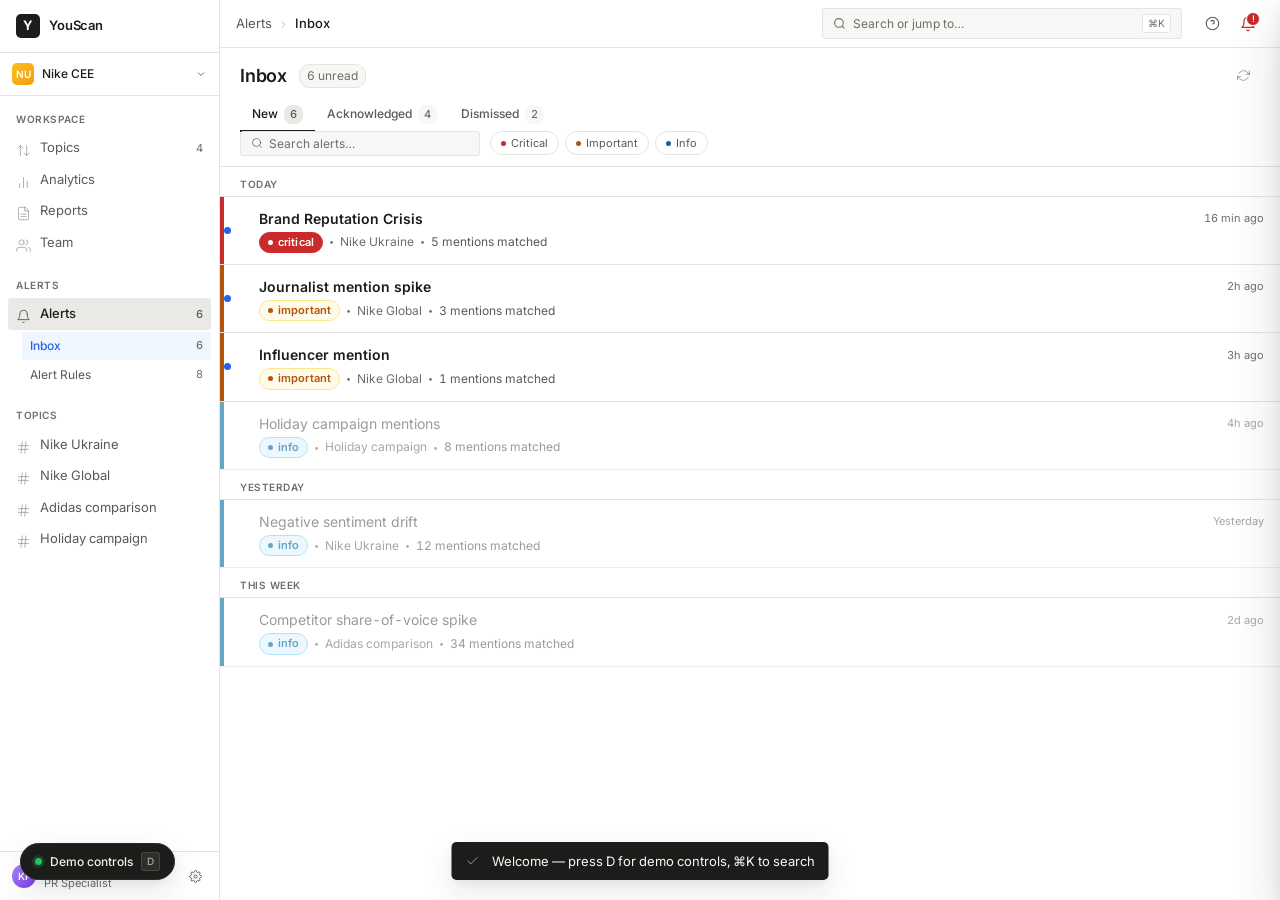
==== commit 1c824104: "v4 - new updates" ====
--- a/documents/design/prototype/prototype.html
+++ b/documents/design/prototype/prototype.html
@@ -12,10 +12,10 @@
 :root{
   --bg:#f7f7f5;--bg-card:#ffffff;--bg-hover:#f1f1ee;--bg-active:#e9e9e5;--bg-sunken:#efefec;
   --border:#e4e4e0;--border-mid:#d2d2cc;--border-strong:#b8b8b1;
-  --text-1:#1c1c1a;--text-2:#5a5a55;--text-3:#8a8a83;--text-inverse:#f7f7f5;
+  --text-1:#1c1c1a;--text-2:#5a5a55;--text-3:#6e6e68;--text-inverse:#f7f7f5;
   --critical:#c92a2a;--critical-soft:#fff1f0;--critical-border:#fca5a5;
   --important:#b45309;--important-soft:#fffbeb;--important-border:#fde68a;
-  --info:#4a5568;--info-soft:#eef2f6;--info-border:#cbd5e0;
+  --info:#0369a1;--info-soft:#e0f2fe;--info-border:#7dd3fc;
   --success:#15803d;--success-soft:#dcfce7;
   --accent:#2563eb;--accent-soft:#eff6ff;--accent-hover:#1d4ed8;--accent-border:#bfdbfe;
   --destructive:#9b1b3b;
@@ -29,12 +29,13 @@
   --ease:cubic-bezier(.32,.72,0,1);
 }
 :root.dark{
+  color-scheme: dark;
   --bg:#15151a;--bg-card:#1c1c22;--bg-hover:#23232b;--bg-active:#2a2a33;--bg-sunken:#101015;
   --border:#2a2a33;--border-mid:#3a3a44;--border-strong:#4a4a55;
-  --text-1:#f0f0ec;--text-2:#a8a8a2;--text-3:#74746e;--text-inverse:#1c1c1a;
+  --text-1:#f0f0ec;--text-2:#a8a8a2;--text-3:#8a8a83;--text-inverse:#1c1c1a;
   --critical-soft:#3a1414;--critical-border:#7a2424;
   --important-soft:#3a2a10;--important-border:#7a5424;
-  --info-soft:#1f2530;--info-border:#3a4458;
+  --info:#38bdf8;--info-soft:#0c2d3d;--info-border:#0369a1;
   --accent-soft:#1a2540;--accent-border:#2a4080;
   --success-soft:#103820;
 }
@@ -42,8 +43,8 @@
 /*═══ RESET ════════════════════════════════════════════════════*/
 *,*::before,*::after{box-sizing:border-box;margin:0;padding:0}
 html,body{height:100%;overflow:hidden}
-body{font-family:'Inter',ui-sans-serif,system-ui,sans-serif;font-size:13px;line-height:1.5;background:var(--bg);color:var(--text-1);font-variant-numeric:tabular-nums;-webkit-font-smoothing:antialiased;text-rendering:optimizeLegibility}
-button{font-family:inherit;font-size:inherit;cursor:pointer;border:none;background:none;color:inherit}
+body{font-family:'Inter',ui-sans-serif,system-ui,sans-serif;font-size:14px;line-height:1.5;background:var(--bg);color:var(--text-1);font-variant-numeric:tabular-nums;-webkit-font-smoothing:antialiased;text-rendering:optimizeLegibility}
+button{font-family:inherit;font-size:inherit;cursor:pointer;border:none;background:none;color:inherit;touch-action:manipulation}
 input,select,textarea{font-family:inherit;font-size:inherit;color:inherit}
 a{color:var(--accent);text-decoration:none}
 a:hover{text-decoration:underline}
@@ -68,24 +69,26 @@
 .workspace-name{font-size:12px;font-weight:500;flex:1;overflow:hidden;text-overflow:ellipsis;white-space:nowrap}
 .workspace-chev{color:var(--text-3);flex-shrink:0}
 
-.nav-scroll{flex:1;overflow-y:auto;padding:10px 8px}
+.nav-scroll{flex:1;overflow-y:auto;overscroll-behavior:contain;padding:10px 8px}
 .nav-section{margin-bottom:14px}
 .nav-section-label{padding:4px 8px;font-size:10px;font-weight:600;color:var(--text-3);text-transform:uppercase;letter-spacing:.06em;display:flex;align-items:center;justify-content:space-between}
 .nav-section-label .add-btn{opacity:0;width:18px;height:18px;display:flex;align-items:center;justify-content:center;border-radius:3px;color:var(--text-3);transition:opacity var(--t-fast),background var(--t-fast)}
 .nav-section:hover .add-btn{opacity:1}
 .add-btn:hover{background:var(--bg-active);color:var(--text-1)}
 
-.nav-item{display:flex;align-items:center;gap:9px;padding:6px 8px;border-radius:var(--r-sm);font-size:13px;color:var(--text-2);cursor:pointer;transition:background var(--t-fast),color var(--t-fast);user-select:none}
+.nav-item{display:flex;align-items:center;gap:9px;padding:6px 8px;border-radius:var(--r-sm);font-size:13px;color:var(--text-2);cursor:pointer;transition:background var(--t-fast),color var(--t-fast);user-select:none;touch-action:manipulation}
 .nav-item:hover{background:var(--bg-hover);color:var(--text-1)}
 .nav-item.active{background:var(--bg-active);color:var(--text-1);font-weight:500}
-.nav-item .nav-icon{width:15px;height:15px;flex-shrink:0;opacity:.85}
+.nav-item:focus-visible{outline:2px solid var(--accent);outline-offset:1px}
+.nav-item .nav-icon{width:15px;height:15px;flex-shrink:0;opacity:.75}
 .nav-item.active .nav-icon{opacity:1}
 .nav-item-label{flex:1;overflow:hidden;text-overflow:ellipsis;white-space:nowrap}
 .nav-count{font-size:11px;color:var(--text-3);font-variant-numeric:tabular-nums}
 .nav-item.active .nav-count{color:var(--text-2)}
 .nav-children{margin-top:2px;padding-left:14px;display:flex;flex-direction:column;gap:1px}
-.nav-child{padding:5px 8px;font-size:12px;color:var(--text-2);border-radius:var(--r-sm);cursor:pointer;display:flex;align-items:center;justify-content:space-between;gap:8px;transition:background var(--t-fast),color var(--t-fast)}
+.nav-child{padding:5px 8px;font-size:12px;color:var(--text-2);border-radius:var(--r-sm);cursor:pointer;display:flex;align-items:center;justify-content:space-between;gap:8px;transition:background var(--t-fast),color var(--t-fast);touch-action:manipulation}
 .nav-child:hover{background:var(--bg-hover);color:var(--text-1)}
+.nav-child:focus-visible{outline:2px solid var(--accent);outline-offset:1px}
 .nav-child.active{background:var(--accent-soft);color:var(--accent);font-weight:500}
 :root.dark .nav-child.active{color:#93c5fd}
 
@@ -111,9 +114,10 @@
 .topbar-actions{display:flex;align-items:center;gap:4px}
 
 /*── BELL ──*/
-.icon-btn{width:32px;height:32px;display:flex;align-items:center;justify-content:center;border-radius:var(--r-sm);color:var(--text-2);cursor:pointer;transition:background var(--t-fast),color var(--t-fast);position:relative}
+.icon-btn{width:32px;height:32px;display:flex;align-items:center;justify-content:center;border-radius:var(--r-sm);color:var(--text-2);cursor:pointer;transition:background var(--t-fast),color var(--t-fast);position:relative;touch-action:manipulation}
 .icon-btn:hover{background:var(--bg-hover);color:var(--text-1)}
 .icon-btn.active{background:var(--bg-active);color:var(--text-1)}
+.icon-btn:focus-visible{outline:2px solid var(--accent);outline-offset:1px}
 .bell-badge{position:absolute;top:4px;right:4px;min-width:14px;height:14px;padding:0 4px;background:var(--accent);color:#fff;border-radius:7px;font-size:9px;font-weight:600;display:flex;align-items:center;justify-content:center;line-height:1;border:1.5px solid var(--bg-card);font-variant-numeric:tabular-nums}
 .bell-badge.critical{background:var(--critical)}
 .bell-icon.critical{color:var(--critical)}
@@ -129,15 +133,17 @@
 .list-count{font-size:12px;color:var(--text-3);font-variant-numeric:tabular-nums;background:var(--bg);padding:2px 7px;border-radius:10px;border:1px solid var(--border)}
 .list-toolbar{display:flex;align-items:center;gap:10px;flex-wrap:wrap}
 .tabs{display:flex;gap:0;border-bottom:0}
-.tab{padding:6px 12px;font-size:12px;font-weight:500;color:var(--text-2);cursor:pointer;border-bottom:2px solid transparent;transition:color var(--t-fast),border-color var(--t-fast);margin-bottom:-11px;display:flex;align-items:center;gap:6px}
+.tab{padding:6px 12px;font-size:12px;font-weight:500;color:var(--text-2);cursor:pointer;border-bottom:2px solid transparent;transition:color var(--t-fast),border-color var(--t-fast);margin-bottom:-11px;display:flex;align-items:center;gap:6px;touch-action:manipulation}
 .tab:hover{color:var(--text-1)}
+.tab:focus-visible{outline:2px solid var(--accent);outline-offset:2px;border-radius:var(--r-sm)}
 .tab.active{color:var(--text-1);border-bottom-color:var(--text-1)}
 .tab-count{font-size:11px;color:var(--text-3);background:var(--bg);padding:1px 6px;border-radius:8px;font-variant-numeric:tabular-nums}
 .tab.active .tab-count{background:var(--bg-active);color:var(--text-2)}
 
 .filter-row{display:flex;align-items:center;gap:6px;flex-wrap:wrap}
-.filter-pill{padding:3px 10px;border-radius:14px;border:1px solid var(--border);font-size:11px;color:var(--text-2);cursor:pointer;background:var(--bg-card);transition:all var(--t-fast);display:inline-flex;align-items:center;gap:5px;white-space:nowrap;user-select:none}
+.filter-pill{padding:3px 10px;border-radius:14px;border:1px solid var(--border);font-size:11px;color:var(--text-2);cursor:pointer;background:var(--bg-card);transition:background var(--t-fast),border-color var(--t-fast),color var(--t-fast);display:inline-flex;align-items:center;gap:5px;white-space:nowrap;user-select:none;touch-action:manipulation}
 .filter-pill:hover{border-color:var(--border-strong);color:var(--text-1)}
+.filter-pill:focus-visible{outline:2px solid var(--accent);outline-offset:1px}
 .filter-pill.active{background:var(--text-1);border-color:var(--text-1);color:var(--bg-card)}
 .filter-pill .pill-dot{width:5px;height:5px;border-radius:50%}
 .filter-pill .pill-x{font-size:13px;line-height:1;opacity:.6;margin-left:2px}
@@ -146,26 +152,27 @@
 .list-search input{flex:1;background:transparent;border:none;outline:none;font-size:12px}
 .list-search input::placeholder{color:var(--text-3)}
 
-.list-body{flex:1;overflow-y:auto;background:var(--bg-card)}
+.list-body{flex:1;overflow-y:auto;overscroll-behavior:contain;background:var(--bg-card)}
 .list-section{position:sticky;top:0;background:var(--bg-card);padding:10px 20px 4px;font-size:10px;font-weight:600;color:var(--text-3);text-transform:uppercase;letter-spacing:.05em;border-bottom:1px solid var(--border);z-index:1}
 
-.alert-row{display:flex;align-items:stretch;border-bottom:1px solid var(--border);cursor:pointer;background:var(--bg-card);position:relative;transition:background var(--t-fast)}
+.alert-row{display:flex;align-items:stretch;border-bottom:1px solid var(--border);cursor:pointer;background:var(--bg-card);position:relative;transition:background var(--t-fast);touch-action:manipulation}
 .alert-row:hover{background:var(--bg-hover)}
+.alert-row:focus-visible{outline:2px solid var(--accent);outline-offset:-2px}
 .alert-row.selected{background:var(--accent-soft)}
 :root.dark .alert-row.selected{background:rgba(37,99,235,.08)}
-.alert-row.read{opacity:.66}
+.alert-row.read{opacity:.6}
 .alert-row.removing{animation:rowRemove .26s var(--ease) forwards}
 @keyframes rowRemove{to{opacity:0;transform:translateX(-12px);max-height:0;padding:0;border:0}}
 .alert-row.entering{animation:rowEnter .32s var(--ease)}
 @keyframes rowEnter{from{opacity:0;transform:translateY(-8px);background:var(--accent-soft)}to{opacity:1;transform:translateY(0)}}
 
-.alert-bar{width:3px;flex-shrink:0;align-self:stretch}
+.alert-bar{width:4px;flex-shrink:0;align-self:stretch}
 .bar-critical{background:var(--critical)}.bar-important{background:var(--important)}.bar-info{background:var(--info)}
 
 .alert-main{flex:1;padding:11px 16px 11px 14px;min-width:0;display:flex;flex-direction:column;gap:3px}
 .alert-title-row{display:flex;align-items:center;gap:8px;min-width:0}
-.alert-title{font-size:13px;font-weight:500;color:var(--text-1);overflow:hidden;text-overflow:ellipsis;white-space:nowrap;flex:1;min-width:0}
-.alert-row.read .alert-title{font-weight:400}
+.alert-title{font-size:14px;font-weight:600;color:var(--text-1);overflow:hidden;text-overflow:ellipsis;white-space:nowrap;flex:1;min-width:0}
+.alert-row.read .alert-title{font-weight:400;color:var(--text-2)}
 .alert-time{font-size:11px;color:var(--text-3);white-space:nowrap;flex-shrink:0;font-variant-numeric:tabular-nums}
 .alert-meta{display:flex;align-items:center;gap:6px;font-size:12px;color:var(--text-3);min-width:0}
 .alert-meta>*{flex-shrink:0}
@@ -174,10 +181,11 @@
 
 .alert-actions{display:none;align-items:center;gap:2px;padding:0 12px}
 .alert-row:hover .alert-actions{display:flex}
-.row-action{width:28px;height:28px;display:flex;align-items:center;justify-content:center;border-radius:var(--r-sm);color:var(--text-3);transition:background var(--t-fast),color var(--t-fast)}
+.row-action{width:28px;height:28px;display:flex;align-items:center;justify-content:center;border-radius:var(--r-sm);color:var(--text-3);transition:background var(--t-fast),color var(--t-fast);touch-action:manipulation}
 .row-action:hover{background:var(--bg-active);color:var(--text-1)}
-
-.unread-indicator{width:6px;height:6px;border-radius:50%;background:var(--accent);align-self:center;margin-right:14px;flex-shrink:0}
+.row-action:focus-visible{outline:2px solid var(--accent);outline-offset:1px}
+
+.unread-indicator{width:7px;height:7px;border-radius:50%;background:var(--accent);align-self:center;margin-right:14px;flex-shrink:0}
 .alert-row.read .unread-indicator{visibility:hidden}
 
 /*── EMPTY STATES ──*/
@@ -187,7 +195,7 @@
 .empty-body{font-size:13px;color:var(--text-2);max-width:340px;line-height:1.55}
 
 /*── DETAIL PANE ──*/
-.detail-pane{width:480px;flex-shrink:0;background:var(--bg-card);border-left:1px solid var(--border);display:flex;flex-direction:column;overflow:hidden;animation:detailIn var(--t-slow) var(--ease)}
+.detail-pane{width:480px;flex-shrink:0;background:var(--bg-card);border-left:1px solid var(--border);box-shadow:-2px 0 12px rgba(28,28,26,.04);display:flex;flex-direction:column;overflow:hidden;animation:detailIn var(--t-slow) var(--ease)}
 @keyframes detailIn{from{transform:translateX(20px);opacity:0}to{transform:translateX(0);opacity:1}}
 .detail-header{padding:16px 20px 14px;border-bottom:1px solid var(--border);display:flex;flex-direction:column;gap:8px;flex-shrink:0}
 .detail-top{display:flex;align-items:center;justify-content:space-between;gap:8px}
@@ -197,9 +205,9 @@
 .detail-sublink a{color:var(--text-2)}
 .detail-sublink a:hover{color:var(--accent)}
 
-.detail-body{flex:1;overflow-y:auto;padding:18px 20px;display:flex;flex-direction:column;gap:18px}
+.detail-body{flex:1;overflow-y:auto;overscroll-behavior:contain;padding:18px 20px;display:flex;flex-direction:column;gap:18px}
 .detail-section{display:flex;flex-direction:column;gap:8px}
-.section-label{font-size:10px;font-weight:600;text-transform:uppercase;letter-spacing:.06em;color:var(--text-3)}
+.section-label{font-size:10px;font-weight:700;text-transform:uppercase;letter-spacing:.07em;color:var(--text-3)}
 
 .condition-banner{padding:11px 14px;border-radius:var(--r);font-size:13px;font-weight:500;line-height:1.45;display:flex;align-items:flex-start;gap:10px}
 .condition-banner.critical{background:var(--critical-soft);border:1px solid var(--critical-border);color:var(--critical)}
@@ -218,7 +226,7 @@
 .mention-author{font-size:12px;font-weight:500;line-height:1.2}
 .mention-platform{font-size:11px;color:var(--text-3);display:flex;align-items:center;gap:5px;line-height:1.2}
 .verified-badge{color:var(--accent);display:inline-flex;align-items:center}
-.mention-text{font-size:12.5px;line-height:1.55;color:var(--text-1)}
+.mention-text{font-size:13px;line-height:1.6;color:var(--text-1)}
 .mention-text mark{background:#fef3c7;color:#78350f;border-radius:2px;padding:0 2px;font-style:normal;font-weight:500}
 :root.dark .mention-text mark{background:#5c4810;color:#fde68a}
 .mention-foot{margin-top:8px;display:flex;align-items:center;gap:10px;font-size:11px;color:var(--text-3)}
@@ -227,7 +235,7 @@
 .detail-footer{padding:12px 20px;border-top:1px solid var(--border);display:flex;align-items:center;gap:8px;flex-shrink:0;background:var(--bg-card)}
 
 /*═══ BUTTONS ═════════════════════════════════════════════════*/
-.btn{display:inline-flex;align-items:center;gap:6px;padding:6px 12px;border-radius:var(--r-sm);font-size:12.5px;font-weight:500;transition:background var(--t-fast),border-color var(--t-fast),color var(--t-fast);cursor:pointer;border:1px solid transparent;white-space:nowrap;line-height:1.4;user-select:none}
+.btn{display:inline-flex;align-items:center;gap:6px;padding:6px 12px;border-radius:var(--r-sm);font-size:12.5px;font-weight:500;transition:background var(--t-fast),border-color var(--t-fast),color var(--t-fast);cursor:pointer;border:1px solid transparent;white-space:nowrap;line-height:1.4;user-select:none;touch-action:manipulation}
 .btn:focus-visible{outline:2px solid var(--accent);outline-offset:1px}
 .btn-primary{background:var(--text-1);color:var(--bg-card);border-color:var(--text-1)}
 .btn-primary:hover{background:#000}
@@ -245,9 +253,9 @@
 .btn[disabled]{opacity:.5;cursor:not-allowed}
 
 /*═══ SEVERITY BADGE ══════════════════════════════════════════*/
-.sev{display:inline-flex;align-items:center;gap:5px;font-size:11px;font-weight:500;padding:2px 8px;border-radius:11px;line-height:1.4}
+.sev{display:inline-flex;align-items:center;gap:5px;font-size:11px;font-weight:600;padding:2px 8px;border-radius:11px;line-height:1.4;letter-spacing:.01em}
 .sev-dot{width:5px;height:5px;border-radius:50%;background:currentColor}
-.sev.critical{background:var(--critical-soft);color:var(--critical);border:1px solid var(--critical-border)}
+.sev.critical{background:var(--critical);color:#fff;border:1px solid var(--critical)}
 .sev.important{background:var(--important-soft);color:var(--important);border:1px solid var(--important-border)}
 .sev.info{background:var(--info-soft);color:var(--info);border:1px solid var(--info-border)}
 .sev.muted{background:var(--bg);color:var(--text-3);border:1px solid var(--border)}
@@ -262,16 +270,17 @@
 .notif-head{padding:14px 18px;border-bottom:1px solid var(--border);display:flex;align-items:center;gap:10px;flex-shrink:0}
 .notif-title{font-size:14px;font-weight:600;flex:1}
 .notif-tabs{display:flex;gap:0;border-bottom:1px solid var(--border);padding:0 12px;flex-shrink:0}
-.notif-tab{padding:8px 14px;font-size:12px;font-weight:500;color:var(--text-2);cursor:pointer;border-bottom:2px solid transparent;transition:color var(--t-fast),border-color var(--t-fast);display:flex;align-items:center;gap:6px}
+.notif-tab{padding:8px 14px;font-size:12px;font-weight:500;color:var(--text-2);cursor:pointer;border-bottom:2px solid transparent;transition:color var(--t-fast),border-color var(--t-fast);display:flex;align-items:center;gap:6px;touch-action:manipulation}
 .notif-tab:hover{color:var(--text-1)}
+.notif-tab:focus-visible{outline:2px solid var(--accent);outline-offset:2px;border-radius:var(--r-sm)}
 .notif-tab.active{color:var(--text-1);border-bottom-color:var(--text-1)}
-.notif-body{flex:1;overflow-y:auto}
+.notif-body{flex:1;overflow-y:auto;overscroll-behavior:contain}
 .notif-day-label{padding:10px 18px 4px;font-size:10px;font-weight:600;color:var(--text-3);text-transform:uppercase;letter-spacing:.05em;background:var(--bg-card);position:sticky;top:0;z-index:1}
 .notif-row{display:flex;align-items:stretch;border-bottom:1px solid var(--border);cursor:pointer;transition:background var(--t-fast)}
 .notif-row:hover{background:var(--bg-hover)}
 .notif-row.unread{background:var(--bg-card)}
 .notif-row.read{background:var(--bg-sunken);opacity:.78}
-.notif-row-bar{width:3px;flex-shrink:0}
+.notif-row-bar{width:4px;flex-shrink:0}
 .notif-row-body{flex:1;padding:10px 14px 10px 12px;min-width:0;display:flex;flex-direction:column;gap:2px}
 .notif-row-top{display:flex;align-items:center;gap:8px}
 .notif-row-name{font-size:12.5px;font-weight:500;flex:1;min-width:0;overflow:hidden;text-overflow:ellipsis;white-space:nowrap}
@@ -283,25 +292,26 @@
 
 /*═══ RULE EDITOR ═════════════════════════════════════════════*/
 .rule-editor{flex:1;display:flex;overflow:hidden;background:var(--bg)}
-.rule-form{flex:1;overflow-y:auto;padding:24px 28px;background:var(--bg-card);min-width:0}
-.rule-chart-side{width:380px;flex-shrink:0;border-left:1px solid var(--border);background:var(--bg);overflow-y:auto;padding:24px}
+.rule-form{flex:1;overflow-y:auto;overscroll-behavior:contain;padding:24px 28px;background:var(--bg-card);min-width:0}
+.rule-chart-side{width:380px;flex-shrink:0;border-left:1px solid var(--border);background:var(--bg);overflow-y:auto;overscroll-behavior:contain;padding:24px}
 .rule-form.compact{padding:16px 18px}
 .rule-chart-side.compact{width:100%;border-left:none;border-top:1px solid var(--border);padding:16px 18px}
 
 .field{margin-bottom:18px}
-.field-label{font-size:10px;font-weight:600;color:var(--text-3);text-transform:uppercase;letter-spacing:.06em;margin-bottom:7px;display:block}
+.field-label{font-size:10px;font-weight:700;color:var(--text-3);text-transform:uppercase;letter-spacing:.07em;margin-bottom:7px;display:block}
 .field-row{display:flex;align-items:center;gap:7px;flex-wrap:wrap;line-height:1.8}
 .field-text{font-size:13px;color:var(--text-1)}
-.field-input{background:var(--bg);border:1px solid var(--border-mid);border-radius:var(--r-sm);padding:5px 9px;font-size:13px;color:var(--text-1);width:100%;max-width:340px;transition:border-color var(--t-fast)}
-.field-input:focus{outline:none;border-color:var(--accent);background:var(--bg-card)}
+.field-input{background:var(--bg);border:1px solid var(--border-mid);border-radius:var(--r-sm);padding:5px 9px;font-size:13px;color:var(--text-1);width:100%;max-width:340px;transition:border-color var(--t-fast),box-shadow var(--t-fast)}
+.field-input:focus-visible{outline:none;border-color:var(--accent);background:var(--bg-card);box-shadow:0 0 0 3px var(--accent-soft)}
 .inline-input{width:54px;text-align:center;padding:3px 6px}
 .inline-select{display:inline-flex;align-items:center;background:var(--bg);border:1px solid var(--border-mid);border-radius:var(--r-sm);padding:3px 4px 3px 8px;font-size:13px;cursor:pointer;transition:border-color var(--t-fast),background var(--t-fast)}
 .inline-select:hover{border-color:var(--border-strong);background:var(--bg-card)}
 .inline-select select{background:transparent;border:none;outline:none;cursor:pointer;padding-right:4px;color:var(--text-1)}
 
 .preset-grid{display:grid;grid-template-columns:repeat(auto-fill,minmax(180px,1fr));gap:10px;max-width:780px;margin-bottom:24px}
-.preset-card{background:var(--bg-card);border:1px solid var(--border);border-radius:var(--r);padding:14px;cursor:pointer;transition:border-color var(--t-fast),box-shadow var(--t-fast),transform var(--t-fast);text-align:left}
+.preset-card{background:var(--bg-card);border:1px solid var(--border);border-radius:var(--r);padding:14px;cursor:pointer;transition:border-color var(--t-fast),box-shadow var(--t-fast),transform var(--t-fast);text-align:left;touch-action:manipulation}
 .preset-card:hover{border-color:var(--border-strong);transform:translateY(-1px);box-shadow:var(--shadow-sm)}
+.preset-card:focus-visible{outline:2px solid var(--accent);outline-offset:1px}
 .preset-card.selected{border-color:var(--accent);box-shadow:0 0 0 3px var(--accent-soft)}
 .preset-icon{width:28px;height:28px;border-radius:var(--r-sm);background:var(--bg);display:flex;align-items:center;justify-content:center;margin-bottom:10px}
 .preset-name{font-size:13px;font-weight:600;margin-bottom:3px}
@@ -392,7 +402,7 @@
 .cmdk-input-wrap{display:flex;align-items:center;gap:9px;padding:13px 16px;border-bottom:1px solid var(--border)}
 .cmdk-input{flex:1;background:transparent;border:none;outline:none;font-size:14px;color:var(--text-1)}
 .cmdk-input::placeholder{color:var(--text-3)}
-.cmdk-list{max-height:340px;overflow-y:auto;padding:6px 6px 8px}
+.cmdk-list{max-height:340px;overflow-y:auto;overscroll-behavior:contain;padding:6px 6px 8px}
 .cmdk-section{font-size:10px;font-weight:600;color:var(--text-3);text-transform:uppercase;letter-spacing:.05em;padding:8px 10px 4px}
 .cmdk-item{display:flex;align-items:center;gap:10px;padding:7px 10px;border-radius:var(--r-sm);cursor:pointer;font-size:13px}
 .cmdk-item.active{background:var(--bg-active)}
@@ -400,7 +410,7 @@
 .cmdk-item-shortcut{margin-left:auto;font-size:11px;color:var(--text-3)}
 
 /*═══ DEBUG PANEL (floating) ═════════════════════════════════*/
-#debug{position:fixed;bottom:20px;right:20px;z-index:300;font-family:'Inter',sans-serif}
+#debug{position:fixed;bottom:20px;left:20px;z-index:300;font-family:'Inter',sans-serif}
 .debug-fab{display:flex;align-items:center;gap:8px;padding:8px 14px;background:#1c1c1a;color:#f0f0ec;border-radius:20px;box-shadow:var(--shadow-lg);cursor:pointer;font-size:12px;font-weight:500;border:1px solid #2a2a28;transition:transform var(--t-fast),background var(--t-fast)}
 .debug-fab:hover{background:#2a2a28;transform:translateY(-1px)}
 .debug-fab.hidden{display:none}
@@ -477,6 +487,15 @@
   #toast-stack{left:12px;right:12px;transform:none}
   .toast{min-width:0;width:100%}
 }
+
+/*═══ REDUCED MOTION ══════════════════════════════════════════*/
+@media (prefers-reduced-motion: reduce) {
+  *,*::before,*::after {
+    animation-duration: 0.01ms !important;
+    animation-iteration-count: 1 !important;
+    transition-duration: 0.01ms !important;
+  }
+}
 </style>
 </head>
 <body>
@@ -499,7 +518,7 @@
         <div class="user-name">Kateryna P.</div>
         <div class="user-role">PR Specialist</div>
       </div>
-      <button class="icon-btn" style="width:24px;height:24px" title="Settings"><svg width="13" height="13" viewBox="0 0 24 24" fill="none" stroke="currentColor" stroke-width="1.8"><circle cx="12" cy="12" r="3"/><path d="M19.4 15a1.65 1.65 0 0 0 .33 1.82l.06.06a2 2 0 0 1 0 2.83 2 2 0 0 1-2.83 0l-.06-.06a1.65 1.65 0 0 0-1.82-.33 1.65 1.65 0 0 0-1 1.51V21a2 2 0 0 1-2 2 2 2 0 0 1-2-2v-.09A1.65 1.65 0 0 0 9 19.4a1.65 1.65 0 0 0-1.82.33l-.06.06a2 2 0 0 1-2.83 0 2 2 0 0 1 0-2.83l.06-.06a1.65 1.65 0 0 0 .33-1.82 1.65 1.65 0 0 0-1.51-1H3a2 2 0 0 1-2-2 2 2 0 0 1 2-2h.09A1.65 1.65 0 0 0 4.6 9a1.65 1.65 0 0 0-.33-1.82l-.06-.06a2 2 0 0 1 0-2.83 2 2 0 0 1 2.83 0l.06.06a1.65 1.65 0 0 0 1.82.33H9a1.65 1.65 0 0 0 1-1.51V3a2 2 0 0 1 2-2 2 2 0 0 1 2 2v.09a1.65 1.65 0 0 0 1 1.51 1.65 1.65 0 0 0 1.82-.33l.06-.06a2 2 0 0 1 2.83 0 2 2 0 0 1 0 2.83l-.06.06a1.65 1.65 0 0 0-.33 1.82V9a1.65 1.65 0 0 0 1.51 1H21a2 2 0 0 1 2 2 2 2 0 0 1-2 2h-.09a1.65 1.65 0 0 0-1.51 1z"/></svg></button>
+      <button class="icon-btn" style="width:24px;height:24px" title="Settings" aria-label="Settings"><svg width="13" height="13" viewBox="0 0 24 24" fill="none" stroke="currentColor" stroke-width="1.8"><circle cx="12" cy="12" r="3"/><path d="M19.4 15a1.65 1.65 0 0 0 .33 1.82l.06.06a2 2 0 0 1 0 2.83 2 2 0 0 1-2.83 0l-.06-.06a1.65 1.65 0 0 0-1.82-.33 1.65 1.65 0 0 0-1 1.51V21a2 2 0 0 1-2 2 2 2 0 0 1-2-2v-.09A1.65 1.65 0 0 0 9 19.4a1.65 1.65 0 0 0-1.82.33l-.06.06a2 2 0 0 1-2.83 0 2 2 0 0 1 0-2.83l.06-.06a1.65 1.65 0 0 0 .33-1.82 1.65 1.65 0 0 0-1.51-1H3a2 2 0 0 1-2-2 2 2 0 0 1 2-2h.09A1.65 1.65 0 0 0 4.6 9a1.65 1.65 0 0 0-.33-1.82l-.06-.06a2 2 0 0 1 0-2.83 2 2 0 0 1 2.83 0l.06.06a1.65 1.65 0 0 0 1.82.33H9a1.65 1.65 0 0 0 1-1.51V3a2 2 0 0 1 2-2 2 2 0 0 1 2 2v.09a1.65 1.65 0 0 0 1 1.51 1.65 1.65 0 0 0 1.82-.33l.06-.06a2 2 0 0 1 2.83 0 2 2 0 0 1 0 2.83l-.06.06a1.65 1.65 0 0 0-.33 1.82V9a1.65 1.65 0 0 0 1.51 1H21a2 2 0 0 1 2 2 2 2 0 0 1-2 2h-.09a1.65 1.65 0 0 0-1.51 1z"/></svg></button>
     </div>
   </aside>
 
@@ -512,10 +531,10 @@
         <kbd>⌘K</kbd>
       </div>
       <div class="topbar-actions">
-        <button class="icon-btn" title="Help">
+        <button class="icon-btn" title="Help" aria-label="Help">
           <svg width="15" height="15" viewBox="0 0 24 24" fill="none" stroke="currentColor" stroke-width="1.8"><circle cx="12" cy="12" r="10"/><path d="M9.09 9a3 3 0 0 1 5.83 1c0 2-3 3-3 3"/><line x1="12" y1="17" x2="12.01" y2="17"/></svg>
         </button>
-        <button class="icon-btn" id="bell-btn" title="Notifications">
+        <button class="icon-btn" id="bell-btn" title="Notifications" aria-label="Notifications">
           <svg class="bell-icon" width="16" height="16" viewBox="0 0 24 24" fill="none" stroke="currentColor" stroke-width="1.8" stroke-linecap="round" stroke-linejoin="round"><path d="M18 8A6 6 0 0 0 6 8c0 7-3 9-3 9h18s-3-2-3-9"/><path d="M13.73 21a2 2 0 0 1-3.46 0"/></svg>
           <span class="bell-badge" id="bell-badge" style="display:none">0</span>
         </button>
@@ -767,7 +786,7 @@
 ═══════════════════════════════════════════════════════════════*/
 function generateForecast(rule) {
   // 30 days of historical fire counts simulated from rule conditions
-  const seed = rule.id.charCodeAt(1) || 7;
+  const seed = rule.id?.charCodeAt?.(1) || rule.name?.charCodeAt?.(0) || 7;
   const baseRate = (rule.threshold && rule.threshold.count <= 2) ? 4 : (rule.threshold?.count <= 5 ? 1.4 : 0.4);
   const arr = [];
   for (let i=0;i<30;i++) {
@@ -1246,7 +1265,6 @@
             <th class="num">Fired 30d</th>
             <th class="num">Mute rate</th>
             <th>Last fired</th>
-            <th>Created by</th>
             <th class="row-actions-cell"></th>
           </tr>
         </thead>
@@ -1254,7 +1272,7 @@
           ${RULES.map(r=>{
             const t = TOPIC(r.topicId);
             const zero = r.fired30d===0;
-            const muteCls = r.muteRate>=30?'health-warn':(r.muteRate>=50?'health-crit':'');
+            const muteCls = r.muteRate>=50?'health-crit':(r.muteRate>=30?'health-warn':'');
             const fired7Cls = r.fired7d>=4?'health-crit':r.fired7d>=2?'health-warn':'';
             return `
               <tr class="${zero?'zero-fire':''}" data-rule="${r.id}">
@@ -1272,7 +1290,6 @@
                 <td class="num">${r.fired30d}</td>
                 <td class="num ${muteCls}">${r.fired30d===0?'—':r.muteRate+'%'}</td>
                 <td style="color:var(--text-2)">${timeAgo(r.lastFired)}</td>
-                <td style="color:var(--text-2)">${r.createdBy}</td>
                 <td class="row-actions-cell">
                   <div class="actions">
                     <button class="row-action" data-act="view" title="View alerts">${svg('inbox',13)}</button>
@@ -1344,11 +1361,9 @@
   const bar = el('div',{class:'list-header', style:'padding:12px 24px;flex-direction:row;align-items:center;gap:12px'});
   bar.innerHTML = `
     <div style="flex:1;display:flex;align-items:center;gap:10px">
-      <button class="btn btn-ghost btn-sm" id="cancel-rule">${svg('close',13)} Cancel</button>
-      <span class="crumb-sep">${svg('chevronRight',11)}</span>
       <span class="list-title" style="font-size:15px">${ed.ruleId ? RULE(ed.ruleId).name : (ed.draft.name||'New rule')}</span>
     </div>
-    <button class="btn btn-secondary btn-sm" id="discard-rule">Discard</button>
+    <button class="btn btn-ghost btn-sm" id="cancel-rule">${svg('close',13)} Cancel</button>
     <button class="btn btn-primary btn-sm" id="save-rule">${svg('check',13)} Save rule</button>`;
   wrap.appendChild(bar);
 
@@ -1393,12 +1408,6 @@
   // Bind top bar
   setTimeout(()=>{
     bar.querySelector('#cancel-rule').onclick = ()=>navigate('rules');
-    bar.querySelector('#discard-rule').onclick = ()=>{
-      state.ruleEditor.draft = ed.ruleId ? ruleToDraft(RULE(ed.ruleId)) : blankRuleDraft();
-      state.ruleEditor.step = ed.ruleId ? 'form' : 'preset';
-      renderView();
-      toast('Changes discarded');
-    };
     bar.querySelector('#save-rule').onclick = ()=>saveRule();
   },0);
 
@@ -1481,11 +1490,13 @@
       <div class="field-row">
         <span class="field-text">Trigger when more than</span>
         <input class="field-input inline-input" data-f="threshold.count" type="number" min="1" value="${d.threshold.count}" />
-        <span class="field-text">mentions in</span>
-        <input class="field-input inline-input" data-f="threshold.window" type="number" min="1" value="${d.threshold.window}" style="width:48px" />
-        <div class="inline-select"><select data-f="threshold.unit">
-          ${['minutes','hour','hours','day','days'].map(v=>`<option value="${v}" ${d.threshold.unit===v?'selected':''}>${v}</option>`).join('')}
-        </select></div>
+        <span style="display:inline-flex;align-items:center;gap:7px;flex-shrink:0">
+          <span class="field-text">mentions in</span>
+          <input class="field-input inline-input" data-f="threshold.window" type="number" min="1" value="${d.threshold.window}" style="width:48px" />
+          <div class="inline-select"><select data-f="threshold.unit">
+            ${['minutes','hour','hours','day','days'].map(v=>`<option value="${v}" ${d.threshold.unit===v?'selected':''}>${v}</option>`).join('')}
+          </select></div>
+        </span>
       </div>
     </div>
     <div class="field">
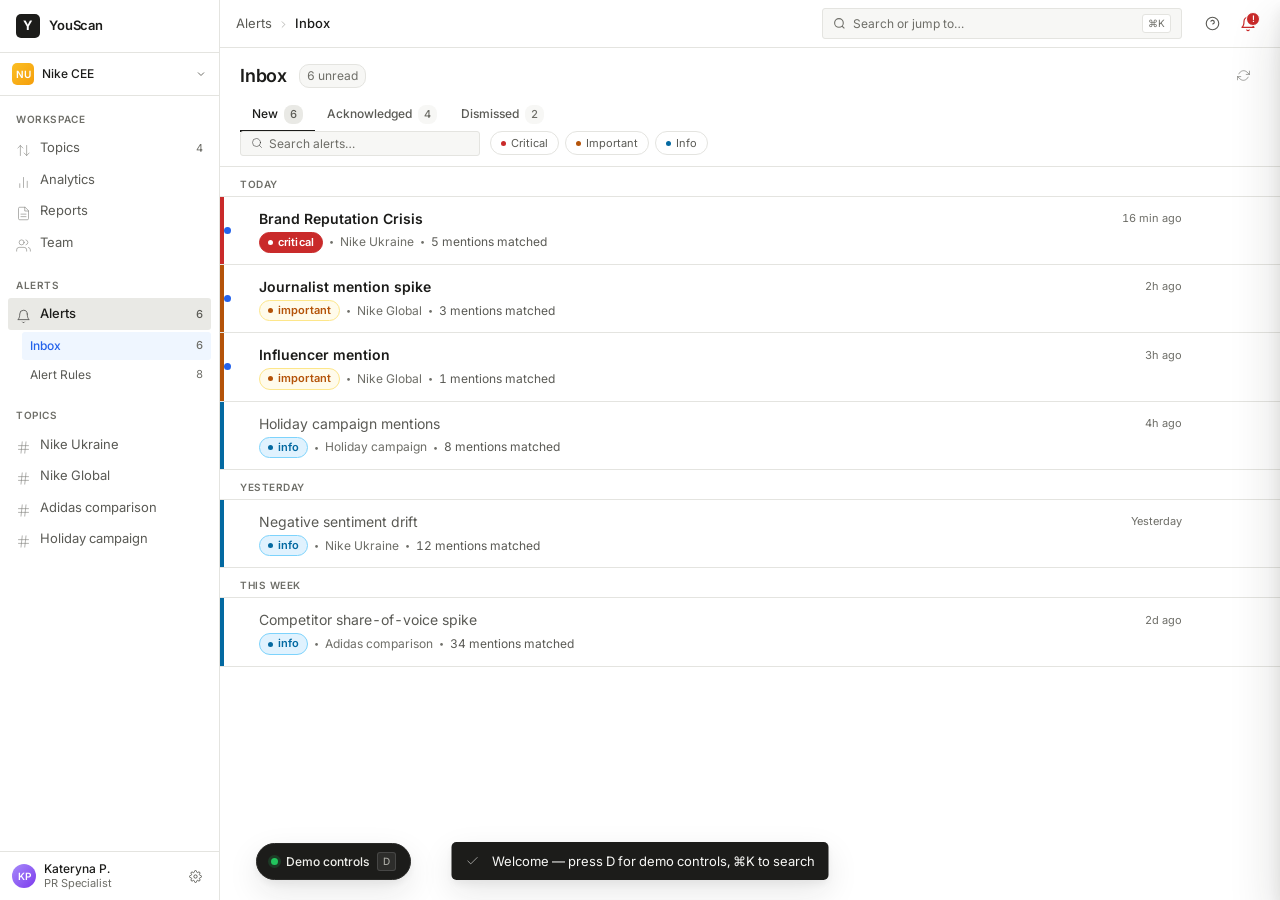
==== commit 9893b7af: "v5 Emil's updates" ====
--- a/documents/design/prototype/prototype.html
+++ b/documents/design/prototype/prototype.html
@@ -1,844 +1,3457 @@
 <!DOCTYPE html>
 <html lang="en">
+
 <head>
-<meta charset="UTF-8">
-<meta name="viewport" content="width=device-width, initial-scale=1.0">
-<title>YouScan — Brand intelligence</title>
-<link rel="preconnect" href="https://fonts.googleapis.com">
-<link rel="preconnect" href="https://fonts.gstatic.com" crossorigin>
-<link href="https://fonts.googleapis.com/css2?family=Inter:wght@400;500;600;700&display=swap" rel="stylesheet">
-<style>
-/*═══ TOKENS ═══════════════════════════════════════════════════*/
-:root{
-  --bg:#f7f7f5;--bg-card:#ffffff;--bg-hover:#f1f1ee;--bg-active:#e9e9e5;--bg-sunken:#efefec;
-  --border:#e4e4e0;--border-mid:#d2d2cc;--border-strong:#b8b8b1;
-  --text-1:#1c1c1a;--text-2:#5a5a55;--text-3:#6e6e68;--text-inverse:#f7f7f5;
-  --critical:#c92a2a;--critical-soft:#fff1f0;--critical-border:#fca5a5;
-  --important:#b45309;--important-soft:#fffbeb;--important-border:#fde68a;
-  --info:#0369a1;--info-soft:#e0f2fe;--info-border:#7dd3fc;
-  --success:#15803d;--success-soft:#dcfce7;
-  --accent:#2563eb;--accent-soft:#eff6ff;--accent-hover:#1d4ed8;--accent-border:#bfdbfe;
-  --destructive:#9b1b3b;
-  --warn:#fbbf24;
-  --r-sm:3px;--r:5px;--r-lg:8px;
-  --shadow-sm:0 1px 2px rgba(28,28,26,.05);
-  --shadow:0 4px 12px rgba(28,28,26,.06),0 2px 4px rgba(28,28,26,.04);
-  --shadow-lg:0 12px 32px rgba(28,28,26,.10),0 4px 8px rgba(28,28,26,.06);
-  --shadow-overlay:0 -1px 0 var(--border),0 24px 48px rgba(28,28,26,.16),0 8px 16px rgba(28,28,26,.08);
-  --t-fast:.12s;--t-base:.18s;--t-slow:.26s;
-  --ease:cubic-bezier(.32,.72,0,1);
-}
-:root.dark{
-  color-scheme: dark;
-  --bg:#15151a;--bg-card:#1c1c22;--bg-hover:#23232b;--bg-active:#2a2a33;--bg-sunken:#101015;
-  --border:#2a2a33;--border-mid:#3a3a44;--border-strong:#4a4a55;
-  --text-1:#f0f0ec;--text-2:#a8a8a2;--text-3:#8a8a83;--text-inverse:#1c1c1a;
-  --critical-soft:#3a1414;--critical-border:#7a2424;
-  --important-soft:#3a2a10;--important-border:#7a5424;
-  --info:#38bdf8;--info-soft:#0c2d3d;--info-border:#0369a1;
-  --accent-soft:#1a2540;--accent-border:#2a4080;
-  --success-soft:#103820;
-}
-
-/*═══ RESET ════════════════════════════════════════════════════*/
-*,*::before,*::after{box-sizing:border-box;margin:0;padding:0}
-html,body{height:100%;overflow:hidden}
-body{font-family:'Inter',ui-sans-serif,system-ui,sans-serif;font-size:14px;line-height:1.5;background:var(--bg);color:var(--text-1);font-variant-numeric:tabular-nums;-webkit-font-smoothing:antialiased;text-rendering:optimizeLegibility}
-button{font-family:inherit;font-size:inherit;cursor:pointer;border:none;background:none;color:inherit;touch-action:manipulation}
-input,select,textarea{font-family:inherit;font-size:inherit;color:inherit}
-a{color:var(--accent);text-decoration:none}
-a:hover{text-decoration:underline}
-::selection{background:var(--accent);color:#fff}
-::-webkit-scrollbar{width:10px;height:10px}
-::-webkit-scrollbar-track{background:transparent}
-::-webkit-scrollbar-thumb{background:var(--border-mid);border-radius:5px;border:2px solid var(--bg)}
-::-webkit-scrollbar-thumb:hover{background:var(--border-strong)}
-
-/*═══ APP SHELL ════════════════════════════════════════════════*/
-#app{display:grid;grid-template-columns:220px 1fr;height:100vh;width:100vw;overflow:hidden}
-#app.crisis-mode{filter:brightness(.92) contrast(1.04)}
-
-/*── SIDEBAR ──*/
-#sidebar{background:var(--bg-card);border-right:1px solid var(--border);display:flex;flex-direction:column;overflow:hidden;flex-shrink:0}
-.brand{display:flex;align-items:center;gap:9px;padding:14px 16px;border-bottom:1px solid var(--border);flex-shrink:0}
-.brand-mark{width:24px;height:24px;background:var(--text-1);color:var(--bg-card);border-radius:5px;display:flex;align-items:center;justify-content:center;font-weight:700;font-size:13px;letter-spacing:-.02em}
-.brand-name{font-weight:600;font-size:13px;letter-spacing:-.01em}
-.workspace{padding:10px 12px;border-bottom:1px solid var(--border);display:flex;align-items:center;gap:8px;cursor:pointer;flex-shrink:0;transition:background var(--t-fast)}
-.workspace:hover{background:var(--bg-hover)}
-.workspace-avatar{width:22px;height:22px;border-radius:5px;background:linear-gradient(135deg,#fbbf24 0%,#f59e0b 100%);display:flex;align-items:center;justify-content:center;color:#fff;font-weight:600;font-size:10px;flex-shrink:0}
-.workspace-name{font-size:12px;font-weight:500;flex:1;overflow:hidden;text-overflow:ellipsis;white-space:nowrap}
-.workspace-chev{color:var(--text-3);flex-shrink:0}
-
-.nav-scroll{flex:1;overflow-y:auto;overscroll-behavior:contain;padding:10px 8px}
-.nav-section{margin-bottom:14px}
-.nav-section-label{padding:4px 8px;font-size:10px;font-weight:600;color:var(--text-3);text-transform:uppercase;letter-spacing:.06em;display:flex;align-items:center;justify-content:space-between}
-.nav-section-label .add-btn{opacity:0;width:18px;height:18px;display:flex;align-items:center;justify-content:center;border-radius:3px;color:var(--text-3);transition:opacity var(--t-fast),background var(--t-fast)}
-.nav-section:hover .add-btn{opacity:1}
-.add-btn:hover{background:var(--bg-active);color:var(--text-1)}
-
-.nav-item{display:flex;align-items:center;gap:9px;padding:6px 8px;border-radius:var(--r-sm);font-size:13px;color:var(--text-2);cursor:pointer;transition:background var(--t-fast),color var(--t-fast);user-select:none;touch-action:manipulation}
-.nav-item:hover{background:var(--bg-hover);color:var(--text-1)}
-.nav-item.active{background:var(--bg-active);color:var(--text-1);font-weight:500}
-.nav-item:focus-visible{outline:2px solid var(--accent);outline-offset:1px}
-.nav-item .nav-icon{width:15px;height:15px;flex-shrink:0;opacity:.75}
-.nav-item.active .nav-icon{opacity:1}
-.nav-item-label{flex:1;overflow:hidden;text-overflow:ellipsis;white-space:nowrap}
-.nav-count{font-size:11px;color:var(--text-3);font-variant-numeric:tabular-nums}
-.nav-item.active .nav-count{color:var(--text-2)}
-.nav-children{margin-top:2px;padding-left:14px;display:flex;flex-direction:column;gap:1px}
-.nav-child{padding:5px 8px;font-size:12px;color:var(--text-2);border-radius:var(--r-sm);cursor:pointer;display:flex;align-items:center;justify-content:space-between;gap:8px;transition:background var(--t-fast),color var(--t-fast);touch-action:manipulation}
-.nav-child:hover{background:var(--bg-hover);color:var(--text-1)}
-.nav-child:focus-visible{outline:2px solid var(--accent);outline-offset:1px}
-.nav-child.active{background:var(--accent-soft);color:var(--accent);font-weight:500}
-:root.dark .nav-child.active{color:#93c5fd}
-
-.nav-footer{padding:10px 12px;border-top:1px solid var(--border);display:flex;align-items:center;gap:8px;flex-shrink:0}
-.user-avatar{width:24px;height:24px;border-radius:50%;background:linear-gradient(135deg,#a78bfa,#7c3aed);display:flex;align-items:center;justify-content:center;color:#fff;font-weight:600;font-size:10px;flex-shrink:0}
-.user-meta{flex:1;min-width:0}
-.user-name{font-size:12px;font-weight:500;line-height:1.2;overflow:hidden;text-overflow:ellipsis;white-space:nowrap}
-.user-role{font-size:11px;color:var(--text-3);line-height:1.2;overflow:hidden;text-overflow:ellipsis;white-space:nowrap}
-
-/*── MAIN ──*/
-main{display:flex;flex-direction:column;overflow:hidden;min-width:0;background:var(--bg)}
-#topbar{height:48px;background:var(--bg-card);border-bottom:1px solid var(--border);display:flex;align-items:center;padding:0 16px;gap:14px;flex-shrink:0;z-index:5}
-.crumbs{display:flex;align-items:center;gap:6px;flex:1;min-width:0;font-size:13px}
-.crumb{color:var(--text-2);cursor:pointer;transition:color var(--t-fast);overflow:hidden;text-overflow:ellipsis;white-space:nowrap}
-.crumb:hover{color:var(--text-1)}
-.crumb.current{color:var(--text-1);font-weight:500;cursor:default}
-.crumb-sep{color:var(--text-3);font-size:11px;flex-shrink:0}
-
-.search-pill{flex:1;max-width:360px;display:flex;align-items:center;gap:7px;padding:5px 10px;background:var(--bg);border:1px solid var(--border);border-radius:var(--r-sm);color:var(--text-3);cursor:pointer;transition:background var(--t-fast),border-color var(--t-fast);font-size:12px}
-.search-pill:hover{background:var(--bg-hover);border-color:var(--border-mid);color:var(--text-2)}
-.search-pill kbd{font-family:inherit;font-size:10px;padding:1px 5px;background:var(--bg-card);border:1px solid var(--border);border-radius:3px;color:var(--text-3);margin-left:auto}
-
-.topbar-actions{display:flex;align-items:center;gap:4px}
-
-/*── BELL ──*/
-.icon-btn{width:32px;height:32px;display:flex;align-items:center;justify-content:center;border-radius:var(--r-sm);color:var(--text-2);cursor:pointer;transition:background var(--t-fast),color var(--t-fast);position:relative;touch-action:manipulation}
-.icon-btn:hover{background:var(--bg-hover);color:var(--text-1)}
-.icon-btn.active{background:var(--bg-active);color:var(--text-1)}
-.icon-btn:focus-visible{outline:2px solid var(--accent);outline-offset:1px}
-.bell-badge{position:absolute;top:4px;right:4px;min-width:14px;height:14px;padding:0 4px;background:var(--accent);color:#fff;border-radius:7px;font-size:9px;font-weight:600;display:flex;align-items:center;justify-content:center;line-height:1;border:1.5px solid var(--bg-card);font-variant-numeric:tabular-nums}
-.bell-badge.critical{background:var(--critical)}
-.bell-icon.critical{color:var(--critical)}
-
-/*═══ VIEW ════════════════════════════════════════════════════*/
-#view{flex:1;display:flex;overflow:hidden;min-height:0;position:relative}
-
-/*── ALERT LIST ──*/
-.list-pane{flex:1;display:flex;flex-direction:column;min-width:0;background:var(--bg);transition:flex var(--t-base) var(--ease)}
-.list-header{padding:14px 20px 10px;border-bottom:1px solid var(--border);background:var(--bg-card);display:flex;flex-direction:column;gap:10px;flex-shrink:0}
-.list-title-row{display:flex;align-items:center;gap:12px}
-.list-title{font-size:18px;font-weight:600;letter-spacing:-.01em}
-.list-count{font-size:12px;color:var(--text-3);font-variant-numeric:tabular-nums;background:var(--bg);padding:2px 7px;border-radius:10px;border:1px solid var(--border)}
-.list-toolbar{display:flex;align-items:center;gap:10px;flex-wrap:wrap}
-.tabs{display:flex;gap:0;border-bottom:0}
-.tab{padding:6px 12px;font-size:12px;font-weight:500;color:var(--text-2);cursor:pointer;border-bottom:2px solid transparent;transition:color var(--t-fast),border-color var(--t-fast);margin-bottom:-11px;display:flex;align-items:center;gap:6px;touch-action:manipulation}
-.tab:hover{color:var(--text-1)}
-.tab:focus-visible{outline:2px solid var(--accent);outline-offset:2px;border-radius:var(--r-sm)}
-.tab.active{color:var(--text-1);border-bottom-color:var(--text-1)}
-.tab-count{font-size:11px;color:var(--text-3);background:var(--bg);padding:1px 6px;border-radius:8px;font-variant-numeric:tabular-nums}
-.tab.active .tab-count{background:var(--bg-active);color:var(--text-2)}
-
-.filter-row{display:flex;align-items:center;gap:6px;flex-wrap:wrap}
-.filter-pill{padding:3px 10px;border-radius:14px;border:1px solid var(--border);font-size:11px;color:var(--text-2);cursor:pointer;background:var(--bg-card);transition:background var(--t-fast),border-color var(--t-fast),color var(--t-fast);display:inline-flex;align-items:center;gap:5px;white-space:nowrap;user-select:none;touch-action:manipulation}
-.filter-pill:hover{border-color:var(--border-strong);color:var(--text-1)}
-.filter-pill:focus-visible{outline:2px solid var(--accent);outline-offset:1px}
-.filter-pill.active{background:var(--text-1);border-color:var(--text-1);color:var(--bg-card)}
-.filter-pill .pill-dot{width:5px;height:5px;border-radius:50%}
-.filter-pill .pill-x{font-size:13px;line-height:1;opacity:.6;margin-left:2px}
-
-.list-search{display:flex;align-items:center;gap:6px;padding:4px 10px;background:var(--bg);border:1px solid var(--border);border-radius:var(--r-sm);max-width:240px;flex:1;min-width:140px}
-.list-search input{flex:1;background:transparent;border:none;outline:none;font-size:12px}
-.list-search input::placeholder{color:var(--text-3)}
-
-.list-body{flex:1;overflow-y:auto;overscroll-behavior:contain;background:var(--bg-card)}
-.list-section{position:sticky;top:0;background:var(--bg-card);padding:10px 20px 4px;font-size:10px;font-weight:600;color:var(--text-3);text-transform:uppercase;letter-spacing:.05em;border-bottom:1px solid var(--border);z-index:1}
-
-.alert-row{display:flex;align-items:stretch;border-bottom:1px solid var(--border);cursor:pointer;background:var(--bg-card);position:relative;transition:background var(--t-fast);touch-action:manipulation}
-.alert-row:hover{background:var(--bg-hover)}
-.alert-row:focus-visible{outline:2px solid var(--accent);outline-offset:-2px}
-.alert-row.selected{background:var(--accent-soft)}
-:root.dark .alert-row.selected{background:rgba(37,99,235,.08)}
-.alert-row.read{opacity:.6}
-.alert-row.removing{animation:rowRemove .26s var(--ease) forwards}
-@keyframes rowRemove{to{opacity:0;transform:translateX(-12px);max-height:0;padding:0;border:0}}
-.alert-row.entering{animation:rowEnter .32s var(--ease)}
-@keyframes rowEnter{from{opacity:0;transform:translateY(-8px);background:var(--accent-soft)}to{opacity:1;transform:translateY(0)}}
-
-.alert-bar{width:4px;flex-shrink:0;align-self:stretch}
-.bar-critical{background:var(--critical)}.bar-important{background:var(--important)}.bar-info{background:var(--info)}
-
-.alert-main{flex:1;padding:11px 16px 11px 14px;min-width:0;display:flex;flex-direction:column;gap:3px}
-.alert-title-row{display:flex;align-items:center;gap:8px;min-width:0}
-.alert-title{font-size:14px;font-weight:600;color:var(--text-1);overflow:hidden;text-overflow:ellipsis;white-space:nowrap;flex:1;min-width:0}
-.alert-row.read .alert-title{font-weight:400;color:var(--text-2)}
-.alert-time{font-size:11px;color:var(--text-3);white-space:nowrap;flex-shrink:0;font-variant-numeric:tabular-nums}
-.alert-meta{display:flex;align-items:center;gap:6px;font-size:12px;color:var(--text-3);min-width:0}
-.alert-meta>*{flex-shrink:0}
-.alert-meta .meta-summary{flex:1;min-width:0;overflow:hidden;text-overflow:ellipsis;white-space:nowrap;color:var(--text-2)}
-.dot-sep{color:var(--text-3);font-size:9px}
-
-.alert-actions{display:none;align-items:center;gap:2px;padding:0 12px}
-.alert-row:hover .alert-actions{display:flex}
-.row-action{width:28px;height:28px;display:flex;align-items:center;justify-content:center;border-radius:var(--r-sm);color:var(--text-3);transition:background var(--t-fast),color var(--t-fast);touch-action:manipulation}
-.row-action:hover{background:var(--bg-active);color:var(--text-1)}
-.row-action:focus-visible{outline:2px solid var(--accent);outline-offset:1px}
-
-.unread-indicator{width:7px;height:7px;border-radius:50%;background:var(--accent);align-self:center;margin-right:14px;flex-shrink:0}
-.alert-row.read .unread-indicator{visibility:hidden}
-
-/*── EMPTY STATES ──*/
-.empty{padding:60px 24px;text-align:center;display:flex;flex-direction:column;align-items:center;gap:14px;color:var(--text-2)}
-.empty-icon{width:44px;height:44px;border-radius:50%;background:var(--bg);border:1px solid var(--border);display:flex;align-items:center;justify-content:center;color:var(--text-3)}
-.empty-title{font-size:14px;font-weight:600;color:var(--text-1)}
-.empty-body{font-size:13px;color:var(--text-2);max-width:340px;line-height:1.55}
-
-/*── DETAIL PANE ──*/
-.detail-pane{width:480px;flex-shrink:0;background:var(--bg-card);border-left:1px solid var(--border);box-shadow:-2px 0 12px rgba(28,28,26,.04);display:flex;flex-direction:column;overflow:hidden;animation:detailIn var(--t-slow) var(--ease)}
-@keyframes detailIn{from{transform:translateX(20px);opacity:0}to{transform:translateX(0);opacity:1}}
-.detail-header{padding:16px 20px 14px;border-bottom:1px solid var(--border);display:flex;flex-direction:column;gap:8px;flex-shrink:0}
-.detail-top{display:flex;align-items:center;justify-content:space-between;gap:8px}
-.detail-meta{display:flex;align-items:center;gap:8px;font-size:11px;color:var(--text-3)}
-.detail-title{font-size:16px;font-weight:600;letter-spacing:-.01em;line-height:1.3}
-.detail-sublink{font-size:12px;color:var(--text-2);display:flex;flex-wrap:wrap;align-items:center;gap:6px}
-.detail-sublink a{color:var(--text-2)}
-.detail-sublink a:hover{color:var(--accent)}
-
-.detail-body{flex:1;overflow-y:auto;overscroll-behavior:contain;padding:18px 20px;display:flex;flex-direction:column;gap:18px}
-.detail-section{display:flex;flex-direction:column;gap:8px}
-.section-label{font-size:10px;font-weight:700;text-transform:uppercase;letter-spacing:.07em;color:var(--text-3)}
-
-.condition-banner{padding:11px 14px;border-radius:var(--r);font-size:13px;font-weight:500;line-height:1.45;display:flex;align-items:flex-start;gap:10px}
-.condition-banner.critical{background:var(--critical-soft);border:1px solid var(--critical-border);color:var(--critical)}
-.condition-banner.important{background:var(--important-soft);border:1px solid var(--important-border);color:var(--important)}
-.condition-banner.info{background:var(--info-soft);border:1px solid var(--info-border);color:var(--info)}
-.condition-banner-icon{flex-shrink:0;margin-top:1px}
-
-.chips{display:flex;flex-wrap:wrap;gap:5px}
-.chip{display:inline-flex;align-items:center;gap:5px;background:var(--bg);border:1px solid var(--border);border-radius:var(--r-sm);padding:3px 8px;font-size:11px;color:var(--text-1);font-weight:500}
-.chip-key{color:var(--text-3);font-weight:400}
-
-.mention-card{background:var(--bg);border:1px solid var(--border);border-radius:var(--r);padding:12px}
-.mention-card+.mention-card{margin-top:8px}
-.mention-head{display:flex;align-items:center;gap:9px;margin-bottom:8px}
-.mention-avatar{width:28px;height:28px;border-radius:50%;background:linear-gradient(135deg,var(--border-mid),var(--border-strong));display:flex;align-items:center;justify-content:center;font-size:10px;font-weight:600;color:var(--bg-card);flex-shrink:0}
-.mention-author{font-size:12px;font-weight:500;line-height:1.2}
-.mention-platform{font-size:11px;color:var(--text-3);display:flex;align-items:center;gap:5px;line-height:1.2}
-.verified-badge{color:var(--accent);display:inline-flex;align-items:center}
-.mention-text{font-size:13px;line-height:1.6;color:var(--text-1)}
-.mention-text mark{background:#fef3c7;color:#78350f;border-radius:2px;padding:0 2px;font-style:normal;font-weight:500}
-:root.dark .mention-text mark{background:#5c4810;color:#fde68a}
-.mention-foot{margin-top:8px;display:flex;align-items:center;gap:10px;font-size:11px;color:var(--text-3)}
-.mention-stat{display:flex;align-items:center;gap:4px}
-
-.detail-footer{padding:12px 20px;border-top:1px solid var(--border);display:flex;align-items:center;gap:8px;flex-shrink:0;background:var(--bg-card)}
-
-/*═══ BUTTONS ═════════════════════════════════════════════════*/
-.btn{display:inline-flex;align-items:center;gap:6px;padding:6px 12px;border-radius:var(--r-sm);font-size:12.5px;font-weight:500;transition:background var(--t-fast),border-color var(--t-fast),color var(--t-fast);cursor:pointer;border:1px solid transparent;white-space:nowrap;line-height:1.4;user-select:none;touch-action:manipulation}
-.btn:focus-visible{outline:2px solid var(--accent);outline-offset:1px}
-.btn-primary{background:var(--text-1);color:var(--bg-card);border-color:var(--text-1)}
-.btn-primary:hover{background:#000}
-:root.dark .btn-primary{background:var(--accent);border-color:var(--accent);color:#fff}
-:root.dark .btn-primary:hover{background:var(--accent-hover);border-color:var(--accent-hover)}
-.btn-secondary{background:var(--bg-card);color:var(--text-1);border-color:var(--border-mid)}
-.btn-secondary:hover{background:var(--bg-hover);border-color:var(--border-strong)}
-.btn-ghost{background:transparent;color:var(--text-2);border-color:transparent}
-.btn-ghost:hover{background:var(--bg-hover);color:var(--text-1)}
-.btn-danger{background:var(--bg-card);color:var(--destructive);border-color:var(--border-mid)}
-.btn-danger:hover{background:#fff1f4;border-color:var(--destructive)}
-:root.dark .btn-danger:hover{background:#3a1a24}
-.btn-sm{padding:4px 9px;font-size:12px}
-.btn-icon{padding:6px;width:30px;justify-content:center}
-.btn[disabled]{opacity:.5;cursor:not-allowed}
-
-/*═══ SEVERITY BADGE ══════════════════════════════════════════*/
-.sev{display:inline-flex;align-items:center;gap:5px;font-size:11px;font-weight:600;padding:2px 8px;border-radius:11px;line-height:1.4;letter-spacing:.01em}
-.sev-dot{width:5px;height:5px;border-radius:50%;background:currentColor}
-.sev.critical{background:var(--critical);color:#fff;border:1px solid var(--critical)}
-.sev.important{background:var(--important-soft);color:var(--important);border:1px solid var(--important-border)}
-.sev.info{background:var(--info-soft);color:var(--info);border:1px solid var(--info-border)}
-.sev.muted{background:var(--bg);color:var(--text-3);border:1px solid var(--border)}
-
-/*═══ NOTIFICATION CENTER ═════════════════════════════════════*/
-.overlay-backdrop{position:fixed;inset:0;background:rgba(28,28,26,.16);backdrop-filter:blur(2px);-webkit-backdrop-filter:blur(2px);opacity:0;pointer-events:none;transition:opacity var(--t-base) var(--ease);z-index:60}
-.overlay-backdrop.show{opacity:1;pointer-events:auto}
-:root.dark .overlay-backdrop{background:rgba(0,0,0,.4)}
-
-.notif-center{position:fixed;top:0;right:0;height:100vh;width:420px;max-width:92vw;background:var(--bg-card);border-left:1px solid var(--border);box-shadow:var(--shadow-overlay);display:flex;flex-direction:column;z-index:70;transform:translateX(100%);transition:transform var(--t-base) var(--ease)}
-.notif-center.open{transform:translateX(0)}
-.notif-head{padding:14px 18px;border-bottom:1px solid var(--border);display:flex;align-items:center;gap:10px;flex-shrink:0}
-.notif-title{font-size:14px;font-weight:600;flex:1}
-.notif-tabs{display:flex;gap:0;border-bottom:1px solid var(--border);padding:0 12px;flex-shrink:0}
-.notif-tab{padding:8px 14px;font-size:12px;font-weight:500;color:var(--text-2);cursor:pointer;border-bottom:2px solid transparent;transition:color var(--t-fast),border-color var(--t-fast);display:flex;align-items:center;gap:6px;touch-action:manipulation}
-.notif-tab:hover{color:var(--text-1)}
-.notif-tab:focus-visible{outline:2px solid var(--accent);outline-offset:2px;border-radius:var(--r-sm)}
-.notif-tab.active{color:var(--text-1);border-bottom-color:var(--text-1)}
-.notif-body{flex:1;overflow-y:auto;overscroll-behavior:contain}
-.notif-day-label{padding:10px 18px 4px;font-size:10px;font-weight:600;color:var(--text-3);text-transform:uppercase;letter-spacing:.05em;background:var(--bg-card);position:sticky;top:0;z-index:1}
-.notif-row{display:flex;align-items:stretch;border-bottom:1px solid var(--border);cursor:pointer;transition:background var(--t-fast)}
-.notif-row:hover{background:var(--bg-hover)}
-.notif-row.unread{background:var(--bg-card)}
-.notif-row.read{background:var(--bg-sunken);opacity:.78}
-.notif-row-bar{width:4px;flex-shrink:0}
-.notif-row-body{flex:1;padding:10px 14px 10px 12px;min-width:0;display:flex;flex-direction:column;gap:2px}
-.notif-row-top{display:flex;align-items:center;gap:8px}
-.notif-row-name{font-size:12.5px;font-weight:500;flex:1;min-width:0;overflow:hidden;text-overflow:ellipsis;white-space:nowrap}
-.notif-row-time{font-size:10.5px;color:var(--text-3);white-space:nowrap;flex-shrink:0}
-.notif-row-summary{font-size:11.5px;color:var(--text-2);line-height:1.4;overflow:hidden;text-overflow:ellipsis;white-space:nowrap}
-.notif-row-actions{display:none;gap:4px;margin-top:6px}
-.notif-row:hover .notif-row-actions{display:flex}
-.notif-foot{padding:10px 18px;border-top:1px solid var(--border);font-size:12px;flex-shrink:0;text-align:center}
-
-/*═══ RULE EDITOR ═════════════════════════════════════════════*/
-.rule-editor{flex:1;display:flex;overflow:hidden;background:var(--bg)}
-.rule-form{flex:1;overflow-y:auto;overscroll-behavior:contain;padding:24px 28px;background:var(--bg-card);min-width:0}
-.rule-chart-side{width:380px;flex-shrink:0;border-left:1px solid var(--border);background:var(--bg);overflow-y:auto;overscroll-behavior:contain;padding:24px}
-.rule-form.compact{padding:16px 18px}
-.rule-chart-side.compact{width:100%;border-left:none;border-top:1px solid var(--border);padding:16px 18px}
-
-.field{margin-bottom:18px}
-.field-label{font-size:10px;font-weight:700;color:var(--text-3);text-transform:uppercase;letter-spacing:.07em;margin-bottom:7px;display:block}
-.field-row{display:flex;align-items:center;gap:7px;flex-wrap:wrap;line-height:1.8}
-.field-text{font-size:13px;color:var(--text-1)}
-.field-input{background:var(--bg);border:1px solid var(--border-mid);border-radius:var(--r-sm);padding:5px 9px;font-size:13px;color:var(--text-1);width:100%;max-width:340px;transition:border-color var(--t-fast),box-shadow var(--t-fast)}
-.field-input:focus-visible{outline:none;border-color:var(--accent);background:var(--bg-card);box-shadow:0 0 0 3px var(--accent-soft)}
-.inline-input{width:54px;text-align:center;padding:3px 6px}
-.inline-select{display:inline-flex;align-items:center;background:var(--bg);border:1px solid var(--border-mid);border-radius:var(--r-sm);padding:3px 4px 3px 8px;font-size:13px;cursor:pointer;transition:border-color var(--t-fast),background var(--t-fast)}
-.inline-select:hover{border-color:var(--border-strong);background:var(--bg-card)}
-.inline-select select{background:transparent;border:none;outline:none;cursor:pointer;padding-right:4px;color:var(--text-1)}
-
-.preset-grid{display:grid;grid-template-columns:repeat(auto-fill,minmax(180px,1fr));gap:10px;max-width:780px;margin-bottom:24px}
-.preset-card{background:var(--bg-card);border:1px solid var(--border);border-radius:var(--r);padding:14px;cursor:pointer;transition:border-color var(--t-fast),box-shadow var(--t-fast),transform var(--t-fast);text-align:left;touch-action:manipulation}
-.preset-card:hover{border-color:var(--border-strong);transform:translateY(-1px);box-shadow:var(--shadow-sm)}
-.preset-card:focus-visible{outline:2px solid var(--accent);outline-offset:1px}
-.preset-card.selected{border-color:var(--accent);box-shadow:0 0 0 3px var(--accent-soft)}
-.preset-icon{width:28px;height:28px;border-radius:var(--r-sm);background:var(--bg);display:flex;align-items:center;justify-content:center;margin-bottom:10px}
-.preset-name{font-size:13px;font-weight:600;margin-bottom:3px}
-.preset-desc{font-size:11.5px;color:var(--text-2);line-height:1.45}
-
-.summary-box{background:var(--bg);border:1px solid var(--border);border-radius:var(--r);padding:12px 14px;margin-top:8px;transition:border-color var(--t-base)}
-.summary-box.flash{animation:summaryFlash 1s var(--ease)}
-@keyframes summaryFlash{0%{border-color:var(--accent);background:var(--accent-soft)}100%{border-color:var(--border);background:var(--bg)}}
-.summary-label{font-size:9.5px;font-weight:700;text-transform:uppercase;letter-spacing:.08em;color:var(--text-3);margin-bottom:5px}
-.summary-text{font-size:13px;color:var(--text-1);line-height:1.55}
-.summary-text em{font-style:normal;font-weight:600;color:var(--text-1);background:var(--bg-active);padding:0 4px;border-radius:3px}
-
-/*═══ FORECAST CHART ══════════════════════════════════════════*/
-.fc-head{display:flex;align-items:flex-end;justify-content:space-between;gap:12px;margin-bottom:14px}
-.fc-stat{display:flex;flex-direction:column;gap:2px}
-.fc-stat-num{font-size:24px;font-weight:600;letter-spacing:-.02em;line-height:1.1;font-variant-numeric:tabular-nums}
-.fc-stat-label{font-size:11px;color:var(--text-2)}
-.fc-meta{font-size:10.5px;color:var(--text-3);text-align:right;line-height:1.45}
-.fc-chart{position:relative;padding:6px 0 18px}
-.fc-bars{display:flex;align-items:flex-end;gap:3px;height:96px}
-.fc-bar{flex:1;background:var(--info);opacity:.5;border-radius:2px 2px 0 0;cursor:pointer;transition:opacity var(--t-fast),background var(--t-fast),transform var(--t-fast);min-width:4px;position:relative}
-.fc-bar:hover{opacity:1;transform:scaleY(1.04);transform-origin:bottom}
-.fc-bar.active{opacity:1;background:var(--accent)}
-.fc-bar.warn{background:var(--warn);opacity:.85}
-.fc-bar.warn.active{background:#d97706;opacity:1}
-.fc-bar.zero{background:var(--border-mid);opacity:.55;height:2px!important}
-.fc-axis{position:absolute;left:0;right:0;bottom:0;display:flex;justify-content:space-between;font-size:10px;color:var(--text-3);font-variant-numeric:tabular-nums}
-.fc-baseline{position:absolute;left:0;right:0;bottom:18px;height:1px;background:var(--border)}
-.fc-tip{position:absolute;background:var(--text-1);color:var(--bg-card);font-size:11px;padding:4px 8px;border-radius:3px;pointer-events:none;white-space:nowrap;z-index:10;font-weight:500;transform:translate(-50%,-100%);margin-top:-6px}
-.fc-tip::after{content:'';position:absolute;top:100%;left:50%;transform:translateX(-50%);border:4px solid transparent;border-top-color:var(--text-1)}
-
-.warn-strip{background:var(--important-soft);border:1px solid var(--important-border);border-radius:var(--r);padding:10px 12px;font-size:12px;color:var(--important);line-height:1.5;display:flex;align-items:flex-start;gap:9px;margin-bottom:14px}
-.warn-strip strong{font-weight:600}
-.warn-strip-icon{flex-shrink:0;margin-top:1px}
-
-.samples-box{background:var(--bg-card);border:1px solid var(--border);border-radius:var(--r);padding:12px;margin-top:14px}
-.samples-head{display:flex;align-items:center;justify-content:space-between;margin-bottom:8px;font-size:12px;font-weight:500}
-.samples-day{color:var(--text-1)}
-.samples-sub{font-size:11px;color:var(--text-3);font-weight:400}
-
-/*═══ TABLE (Rules list) ══════════════════════════════════════*/
-.tbl-wrap{padding:18px 24px;flex:1;overflow:auto;background:var(--bg)}
-.tbl{width:100%;border-collapse:collapse;background:var(--bg-card);border:1px solid var(--border);border-radius:var(--r);overflow:hidden}
-.tbl th{text-align:left;padding:9px 14px;font-size:10px;font-weight:600;text-transform:uppercase;letter-spacing:.05em;color:var(--text-3);border-bottom:1px solid var(--border);white-space:nowrap;background:var(--bg-card);position:sticky;top:0}
-.tbl td{padding:11px 14px;border-bottom:1px solid var(--border);vertical-align:middle;font-size:13px}
-.tbl tr:last-child td{border-bottom:none}
-.tbl tbody tr{cursor:pointer;transition:background var(--t-fast)}
-.tbl tbody tr:hover{background:var(--bg-hover)}
-.tbl tbody tr.zero-fire td{opacity:.5}
-.num{text-align:right;font-variant-numeric:tabular-nums}
-.health-warn{color:var(--important);font-weight:500}
-.health-crit{color:var(--critical);font-weight:500}
-.row-actions-cell{width:1px;white-space:nowrap}
-.row-actions-cell .actions{display:none;gap:2px}
-.tbl tbody tr:hover .row-actions-cell .actions{display:flex}
-
-.rule-cell{display:flex;align-items:center;gap:10px}
-.rule-bar{width:3px;height:18px;border-radius:2px;flex-shrink:0}
-
-/*═══ EDIT-FROM-ALERT (split panel inside detail pane) ══════════*/
-.detail-pane.with-editor{width:820px}
-.editor-panel{position:absolute;top:0;right:0;height:100%;width:440px;background:var(--bg-card);border-left:1px solid var(--border);display:flex;flex-direction:column;overflow:hidden;box-shadow:var(--shadow-overlay);transform:translateX(100%);transition:transform var(--t-base) var(--ease);z-index:8}
-.editor-panel.open{transform:translateX(0)}
-.editor-panel-head{padding:14px 18px;border-bottom:1px solid var(--border);display:flex;align-items:flex-start;justify-content:space-between;gap:10px;flex-shrink:0}
-.editor-panel-head .ep-context{font-size:10.5px;color:var(--text-3);text-transform:uppercase;letter-spacing:.05em;margin-bottom:3px;display:flex;align-items:center;gap:5px}
-.editor-panel-head .ep-title{font-size:14px;font-weight:600;line-height:1.3}
-.editor-panel-body{flex:1;overflow-y:auto;padding:16px 18px}
-.editor-panel-foot{padding:11px 16px;border-top:1px solid var(--border);display:flex;align-items:center;gap:8px;flex-shrink:0;background:var(--bg-card)}
-.editor-divider{height:1px;background:var(--border);margin:14px 0}
-
-/*═══ TOAST ══════════════════════════════════════════════════*/
-#toast-stack{position:fixed;bottom:20px;left:50%;transform:translateX(-50%);display:flex;flex-direction:column-reverse;gap:8px;z-index:200;pointer-events:none}
-.toast{background:var(--text-1);color:var(--text-inverse);font-size:13px;padding:10px 14px;border-radius:var(--r);display:flex;align-items:center;gap:12px;box-shadow:var(--shadow-lg);pointer-events:auto;animation:toastIn .26s var(--ease);min-width:280px;position:relative;overflow:hidden}
-.toast.leaving{animation:toastOut .22s var(--ease) forwards}
-@keyframes toastIn{from{opacity:0;transform:translateY(20px)}to{opacity:1;transform:translateY(0)}}
-@keyframes toastOut{to{opacity:0;transform:translateY(20px)}}
-.toast-icon{flex-shrink:0;display:flex;align-items:center;justify-content:center}
-.toast-text{flex:1;line-height:1.4}
-.toast-action{color:#93c5fd;font-weight:500;font-size:12.5px;cursor:pointer;flex-shrink:0;padding:2px 6px;border-radius:3px;transition:background var(--t-fast)}
-.toast-action:hover{background:rgba(255,255,255,.1)}
-.toast-progress{position:absolute;left:0;bottom:0;height:2px;background:#3b82f6;width:100%;transform-origin:left;animation:progress 8s linear forwards}
-@keyframes progress{to{transform:scaleX(0)}}
-:root.dark .toast{background:#2a2a33;border:1px solid var(--border)}
-
-/*═══ COMMAND PALETTE ════════════════════════════════════════*/
-.cmdk{position:fixed;top:18%;left:50%;transform:translateX(-50%) scale(.96);width:560px;max-width:92vw;background:var(--bg-card);border:1px solid var(--border-mid);border-radius:var(--r-lg);box-shadow:var(--shadow-lg);z-index:80;opacity:0;pointer-events:none;transition:transform var(--t-base) var(--ease),opacity var(--t-base) var(--ease)}
-.cmdk.open{opacity:1;pointer-events:auto;transform:translateX(-50%) scale(1)}
-.cmdk-input-wrap{display:flex;align-items:center;gap:9px;padding:13px 16px;border-bottom:1px solid var(--border)}
-.cmdk-input{flex:1;background:transparent;border:none;outline:none;font-size:14px;color:var(--text-1)}
-.cmdk-input::placeholder{color:var(--text-3)}
-.cmdk-list{max-height:340px;overflow-y:auto;overscroll-behavior:contain;padding:6px 6px 8px}
-.cmdk-section{font-size:10px;font-weight:600;color:var(--text-3);text-transform:uppercase;letter-spacing:.05em;padding:8px 10px 4px}
-.cmdk-item{display:flex;align-items:center;gap:10px;padding:7px 10px;border-radius:var(--r-sm);cursor:pointer;font-size:13px}
-.cmdk-item.active{background:var(--bg-active)}
-.cmdk-item-icon{width:14px;height:14px;color:var(--text-3);flex-shrink:0}
-.cmdk-item-shortcut{margin-left:auto;font-size:11px;color:var(--text-3)}
-
-/*═══ DEBUG PANEL (floating) ═════════════════════════════════*/
-#debug{position:fixed;bottom:20px;left:20px;z-index:300;font-family:'Inter',sans-serif}
-.debug-fab{display:flex;align-items:center;gap:8px;padding:8px 14px;background:#1c1c1a;color:#f0f0ec;border-radius:20px;box-shadow:var(--shadow-lg);cursor:pointer;font-size:12px;font-weight:500;border:1px solid #2a2a28;transition:transform var(--t-fast),background var(--t-fast)}
-.debug-fab:hover{background:#2a2a28;transform:translateY(-1px)}
-.debug-fab.hidden{display:none}
-.debug-fab .pulse{width:7px;height:7px;border-radius:50%;background:#22c55e;box-shadow:0 0 0 3px rgba(34,197,94,.18);animation:pulse 2s ease infinite}
-@keyframes pulse{0%,100%{box-shadow:0 0 0 0 rgba(34,197,94,.4)}50%{box-shadow:0 0 0 6px rgba(34,197,94,0)}}
-.debug-fab kbd{font-family:inherit;font-size:10px;padding:1px 5px;background:rgba(255,255,255,.08);border:1px solid rgba(255,255,255,.12);border-radius:3px;color:#a8a8a2}
-
-.debug-panel{width:300px;background:#1c1c1a;color:#f0f0ec;border-radius:var(--r-lg);box-shadow:var(--shadow-lg);border:1px solid #2a2a28;overflow:hidden;display:none;flex-direction:column;max-height:calc(100vh - 60px)}
-.debug-panel.open{display:flex;animation:debugIn .2s var(--ease)}
-@keyframes debugIn{from{opacity:0;transform:translateY(8px)}to{opacity:1;transform:translateY(0)}}
-.debug-header{padding:11px 14px;border-bottom:1px solid #2a2a28;display:flex;align-items:center;gap:8px;flex-shrink:0}
-.debug-title{font-size:12px;font-weight:600;flex:1;display:flex;align-items:center;gap:7px}
-.debug-title .pulse{width:6px;height:6px;border-radius:50%;background:#22c55e}
-.debug-close{width:22px;height:22px;display:flex;align-items:center;justify-content:center;border-radius:3px;color:#74746e;cursor:pointer;transition:background var(--t-fast),color var(--t-fast)}
-.debug-close:hover{background:#2a2a28;color:#f0f0ec}
-.debug-body{flex:1;overflow-y:auto;padding:6px 0}
-.debug-section{padding:8px 14px}
-.debug-section+.debug-section{border-top:1px solid #2a2a28}
-.debug-section-label{font-size:9.5px;font-weight:600;color:#74746e;text-transform:uppercase;letter-spacing:.07em;margin-bottom:6px}
-.debug-grid{display:grid;grid-template-columns:1fr 1fr;gap:5px}
-.debug-btn{display:flex;align-items:center;gap:7px;padding:7px 9px;background:#2a2a28;border:1px solid #2a2a28;color:#d6d6d0;border-radius:4px;font-size:11.5px;font-weight:500;cursor:pointer;transition:background var(--t-fast),border-color var(--t-fast),color var(--t-fast);text-align:left}
-.debug-btn:hover{background:#34342f;border-color:#3a3a34;color:#f0f0ec}
-.debug-btn .dbtn-icon{flex-shrink:0;width:12px;height:12px;color:#74746e}
-.debug-btn:hover .dbtn-icon{color:#f0f0ec}
-.debug-btn.danger:hover{background:#3a1818;border-color:#7a2424;color:#fca5a5}
-.debug-btn.danger:hover .dbtn-icon{color:#fca5a5}
-.debug-btn-full{grid-column:1/-1}
-.debug-toggle{display:flex;align-items:center;justify-content:space-between;padding:6px 9px;background:#23231f;border-radius:4px;font-size:11.5px;cursor:pointer;color:#d6d6d0;transition:background var(--t-fast)}
-.debug-toggle:hover{background:#2a2a28}
-.debug-toggle-switch{width:26px;height:14px;background:#3a3a34;border-radius:8px;position:relative;flex-shrink:0;transition:background var(--t-fast)}
-.debug-toggle-switch::after{content:'';position:absolute;left:2px;top:2px;width:10px;height:10px;background:#74746e;border-radius:50%;transition:left var(--t-fast),background var(--t-fast)}
-.debug-toggle.on .debug-toggle-switch{background:#22c55e}
-.debug-toggle.on .debug-toggle-switch::after{left:14px;background:#fff}
-
-.debug-stats{display:flex;flex-direction:column;gap:3px;font-size:11px;color:#a8a8a2}
-.debug-stat{display:flex;justify-content:space-between;padding:2px 0}
-.debug-stat-val{color:#f0f0ec;font-variant-numeric:tabular-nums;font-weight:500}
-
-/*═══ MISC ═══════════════════════════════════════════════════*/
-.divider{height:1px;background:var(--border);margin:14px 0}
-.muted{color:var(--text-3)}
-.mono{font-feature-settings:"tnum";font-variant-numeric:tabular-nums}
-.spinner{width:14px;height:14px;border:1.5px solid var(--border);border-top-color:var(--accent);border-radius:50%;animation:spin .7s linear infinite}
-@keyframes spin{to{transform:rotate(360deg)}}
-.dot-flash{display:inline-block;width:6px;height:6px;border-radius:50%;background:var(--critical);box-shadow:0 0 0 0 rgba(201,42,42,.5);animation:dotPulse 1.6s ease infinite}
-@keyframes dotPulse{0%{box-shadow:0 0 0 0 rgba(201,42,42,.5)}70%{box-shadow:0 0 0 8px rgba(201,42,42,0)}100%{box-shadow:0 0 0 0 rgba(201,42,42,0)}}
-
-/*═══ RESPONSIVE ═════════════════════════════════════════════*/
-@media (max-width:1100px){
-  .detail-pane{width:420px}
-  .detail-pane.with-editor{width:760px}
-  .rule-chart-side{width:340px}
-}
-@media (max-width:1300px){
-  .detail-pane.with-editor .editor-panel{width:400px}
-}
-@media (max-width:900px){
-  #app{grid-template-columns:60px 1fr}
-  .brand-name,.workspace-name,.workspace-chev,.user-meta,.nav-item-label,.nav-count,.nav-section-label,.nav-children{display:none}
-  .nav-item{justify-content:center;padding:8px}
-  .workspace{justify-content:center}
-  .nav-footer{justify-content:center}
-  .detail-pane{position:absolute;top:0;right:0;height:100%;width:min(420px,90vw);box-shadow:var(--shadow-overlay);z-index:10}
-}
-@media (max-width:640px){
-  #app{grid-template-columns:1fr}
-  #sidebar{display:none}
-  .list-header{padding:12px 14px 8px}
-  .list-title{font-size:16px}
-  .alert-main{padding:10px 12px}
-  .rule-editor{flex-direction:column}
-  .rule-chart-side{width:100%;border-left:none;border-top:1px solid var(--border)}
-  .detail-pane{width:100vw}
-  #toast-stack{left:12px;right:12px;transform:none}
-  .toast{min-width:0;width:100%}
-}
-
-/*═══ REDUCED MOTION ══════════════════════════════════════════*/
-@media (prefers-reduced-motion: reduce) {
-  *,*::before,*::after {
-    animation-duration: 0.01ms !important;
-    animation-iteration-count: 1 !important;
-    transition-duration: 0.01ms !important;
-  }
-}
-</style>
+  <meta charset="UTF-8">
+  <meta name="viewport" content="width=device-width, initial-scale=1.0">
+  <title>YouScan — Brand intelligence</title>
+  <link rel="preconnect" href="https://fonts.googleapis.com">
+  <link rel="preconnect" href="https://fonts.gstatic.com" crossorigin>
+  <link href="https://fonts.googleapis.com/css2?family=Inter:wght@400;500;600;700&display=swap" rel="stylesheet">
+  <style>
+    /*═══ TOKENS ═══════════════════════════════════════════════════*/
+    :root {
+      --bg: #f7f7f5;
+      --bg-card: #ffffff;
+      --bg-hover: #f1f1ee;
+      --bg-active: #e9e9e5;
+      --bg-sunken: #efefec;
+      --border: #e4e4e0;
+      --border-mid: #d2d2cc;
+      --border-strong: #b8b8b1;
+      --text-1: #1c1c1a;
+      --text-2: #5a5a55;
+      --text-3: #6e6e68;
+      --text-inverse: #f7f7f5;
+      --critical: #c92a2a;
+      --critical-soft: #fff1f0;
+      --critical-border: #fca5a5;
+      --important: #b45309;
+      --important-soft: #fffbeb;
+      --important-border: #fde68a;
+      --info: #0369a1;
+      --info-soft: #e0f2fe;
+      --info-border: #7dd3fc;
+      --success: #15803d;
+      --success-soft: #dcfce7;
+      --accent: #2563eb;
+      --accent-soft: #eff6ff;
+      --accent-hover: #1d4ed8;
+      --accent-border: #bfdbfe;
+      --destructive: #9b1b3b;
+      --warn: #fbbf24;
+      --r-sm: 3px;
+      --r: 5px;
+      --r-lg: 8px;
+      --shadow-sm: 0 1px 2px rgba(28, 28, 26, .05);
+      --shadow: 0 4px 12px rgba(28, 28, 26, .06), 0 2px 4px rgba(28, 28, 26, .04);
+      --shadow-lg: 0 12px 32px rgba(28, 28, 26, .10), 0 4px 8px rgba(28, 28, 26, .06);
+      --shadow-overlay: 0 -1px 0 var(--border), 0 24px 48px rgba(28, 28, 26, .16), 0 8px 16px rgba(28, 28, 26, .08);
+      --t-fast: .12s;
+      --t-base: .18s;
+      --t-slow: .26s;
+      --ease: cubic-bezier(.32, .72, 0, 1);
+    }
+
+    :root.dark {
+      color-scheme: dark;
+      --bg: #15151a;
+      --bg-card: #1c1c22;
+      --bg-hover: #23232b;
+      --bg-active: #2a2a33;
+      --bg-sunken: #101015;
+      --border: #2a2a33;
+      --border-mid: #3a3a44;
+      --border-strong: #4a4a55;
+      --text-1: #f0f0ec;
+      --text-2: #a8a8a2;
+      --text-3: #8a8a83;
+      --text-inverse: #1c1c1a;
+      --critical-soft: #3a1414;
+      --critical-border: #7a2424;
+      --important-soft: #3a2a10;
+      --important-border: #7a5424;
+      --info: #38bdf8;
+      --info-soft: #0c2d3d;
+      --info-border: #0369a1;
+      --accent-soft: #1a2540;
+      --accent-border: #2a4080;
+      --success-soft: #103820;
+    }
+
+    /*═══ RESET ════════════════════════════════════════════════════*/
+    *,
+    *::before,
+    *::after {
+      box-sizing: border-box;
+      margin: 0;
+      padding: 0
+    }
+
+    html,
+    body {
+      height: 100%;
+      overflow: hidden
+    }
+
+    body {
+      font-family: 'Inter', ui-sans-serif, system-ui, sans-serif;
+      font-size: 14px;
+      line-height: 1.5;
+      background: var(--bg);
+      color: var(--text-1);
+      font-variant-numeric: tabular-nums;
+      -webkit-font-smoothing: antialiased;
+      text-rendering: optimizeLegibility
+    }
+
+    button {
+      font-family: inherit;
+      font-size: inherit;
+      cursor: pointer;
+      border: none;
+      background: none;
+      color: inherit;
+      touch-action: manipulation
+    }
+
+    input,
+    select,
+    textarea {
+      font-family: inherit;
+      font-size: inherit;
+      color: inherit
+    }
+
+    a {
+      color: var(--accent);
+      text-decoration: none
+    }
+
+    a:hover {
+      text-decoration: underline
+    }
+
+    ::selection {
+      background: var(--accent);
+      color: #fff
+    }
+
+    ::-webkit-scrollbar {
+      width: 10px;
+      height: 10px
+    }
+
+    ::-webkit-scrollbar-track {
+      background: transparent
+    }
+
+    ::-webkit-scrollbar-thumb {
+      background: var(--border-mid);
+      border-radius: 5px;
+      border: 2px solid var(--bg)
+    }
+
+    ::-webkit-scrollbar-thumb:hover {
+      background: var(--border-strong)
+    }
+
+    /*═══ APP SHELL ════════════════════════════════════════════════*/
+    #app {
+      display: grid;
+      grid-template-columns: 220px 1fr;
+      height: 100vh;
+      width: 100vw;
+      overflow: hidden
+    }
+
+    #app.crisis-mode {
+      filter: brightness(.92) contrast(1.04)
+    }
+
+    /*── SIDEBAR ──*/
+    #sidebar {
+      background: var(--bg-card);
+      border-right: 1px solid var(--border);
+      display: flex;
+      flex-direction: column;
+      overflow: hidden;
+      flex-shrink: 0
+    }
+
+    .brand {
+      display: flex;
+      align-items: center;
+      gap: 9px;
+      padding: 14px 16px;
+      border-bottom: 1px solid var(--border);
+      flex-shrink: 0
+    }
+
+    .brand-mark {
+      width: 24px;
+      height: 24px;
+      background: var(--text-1);
+      color: var(--bg-card);
+      border-radius: 5px;
+      display: flex;
+      align-items: center;
+      justify-content: center;
+      font-weight: 700;
+      font-size: 13px;
+      letter-spacing: -.02em
+    }
+
+    .brand-name {
+      font-weight: 600;
+      font-size: 13px;
+      letter-spacing: -.01em
+    }
+
+    .workspace {
+      padding: 10px 12px;
+      border-bottom: 1px solid var(--border);
+      display: flex;
+      align-items: center;
+      gap: 8px;
+      cursor: pointer;
+      flex-shrink: 0;
+      transition: background var(--t-fast)
+    }
+
+    .workspace:hover {
+      background: var(--bg-hover)
+    }
+
+    .workspace-avatar {
+      width: 22px;
+      height: 22px;
+      border-radius: 5px;
+      background: linear-gradient(135deg, #fbbf24 0%, #f59e0b 100%);
+      display: flex;
+      align-items: center;
+      justify-content: center;
+      color: #fff;
+      font-weight: 600;
+      font-size: 10px;
+      flex-shrink: 0
+    }
+
+    .workspace-name {
+      font-size: 12px;
+      font-weight: 500;
+      flex: 1;
+      overflow: hidden;
+      text-overflow: ellipsis;
+      white-space: nowrap
+    }
+
+    .workspace-chev {
+      color: var(--text-3);
+      flex-shrink: 0
+    }
+
+    .nav-scroll {
+      flex: 1;
+      overflow-y: auto;
+      overscroll-behavior: contain;
+      padding: 10px 8px
+    }
+
+    .nav-section {
+      margin-bottom: 14px
+    }
+
+    .nav-section-label {
+      padding: 4px 8px;
+      font-size: 10px;
+      font-weight: 600;
+      color: var(--text-3);
+      text-transform: uppercase;
+      letter-spacing: .06em;
+      display: flex;
+      align-items: center;
+      justify-content: space-between
+    }
+
+    .nav-section-label .add-btn {
+      opacity: 0;
+      width: 18px;
+      height: 18px;
+      display: flex;
+      align-items: center;
+      justify-content: center;
+      border-radius: 3px;
+      color: var(--text-3);
+      transition: opacity var(--t-fast), background var(--t-fast)
+    }
+
+    .nav-section:hover .add-btn {
+      opacity: 1
+    }
+
+    .add-btn:hover {
+      background: var(--bg-active);
+      color: var(--text-1)
+    }
+
+    .nav-item {
+      display: flex;
+      align-items: center;
+      gap: 9px;
+      padding: 6px 8px;
+      border-radius: var(--r-sm);
+      font-size: 13px;
+      color: var(--text-2);
+      cursor: pointer;
+      transition: background var(--t-fast), color var(--t-fast), transform var(--t-fast);
+      user-select: none;
+      touch-action: manipulation
+    }
+
+    .nav-item:hover {
+      background: var(--bg-hover);
+      color: var(--text-1)
+    }
+
+    .nav-item.active {
+      background: var(--bg-active);
+      color: var(--text-1);
+      font-weight: 500
+    }
+
+    .nav-item:focus-visible {
+      outline: 2px solid var(--accent);
+      outline-offset: 1px
+    }
+
+    .nav-item .nav-icon {
+      width: 15px;
+      height: 15px;
+      flex-shrink: 0;
+      opacity: .75
+    }
+
+    .nav-item.active .nav-icon {
+      opacity: 1
+    }
+
+    .nav-item-label {
+      flex: 1;
+      overflow: hidden;
+      text-overflow: ellipsis;
+      white-space: nowrap
+    }
+
+    .nav-count {
+      font-size: 11px;
+      color: var(--text-3);
+      font-variant-numeric: tabular-nums
+    }
+
+    .nav-item.active .nav-count {
+      color: var(--text-2)
+    }
+
+    .nav-children {
+      margin-top: 2px;
+      padding-left: 14px;
+      display: flex;
+      flex-direction: column;
+      gap: 1px
+    }
+
+    .nav-child {
+      padding: 5px 8px;
+      font-size: 12px;
+      color: var(--text-2);
+      border-radius: var(--r-sm);
+      cursor: pointer;
+      display: flex;
+      align-items: center;
+      justify-content: space-between;
+      gap: 8px;
+      transition: background var(--t-fast), color var(--t-fast), transform var(--t-fast);
+      touch-action: manipulation
+    }
+
+    .nav-child:hover {
+      background: var(--bg-hover);
+      color: var(--text-1)
+    }
+
+    .nav-child:focus-visible {
+      outline: 2px solid var(--accent);
+      outline-offset: 1px
+    }
+
+    .nav-child.active {
+      background: var(--accent-soft);
+      color: var(--accent);
+      font-weight: 500
+    }
+
+    :root.dark .nav-child.active {
+      color: #93c5fd
+    }
+
+    .nav-footer {
+      padding: 10px 12px;
+      border-top: 1px solid var(--border);
+      display: flex;
+      align-items: center;
+      gap: 8px;
+      flex-shrink: 0
+    }
+
+    .user-avatar {
+      width: 24px;
+      height: 24px;
+      border-radius: 50%;
+      background: linear-gradient(135deg, #a78bfa, #7c3aed);
+      display: flex;
+      align-items: center;
+      justify-content: center;
+      color: #fff;
+      font-weight: 600;
+      font-size: 10px;
+      flex-shrink: 0
+    }
+
+    .user-meta {
+      flex: 1;
+      min-width: 0
+    }
+
+    .user-name {
+      font-size: 12px;
+      font-weight: 500;
+      line-height: 1.2;
+      overflow: hidden;
+      text-overflow: ellipsis;
+      white-space: nowrap
+    }
+
+    .user-role {
+      font-size: 11px;
+      color: var(--text-3);
+      line-height: 1.2;
+      overflow: hidden;
+      text-overflow: ellipsis;
+      white-space: nowrap
+    }
+
+    /*── MAIN ──*/
+    main {
+      display: flex;
+      flex-direction: column;
+      overflow: hidden;
+      min-width: 0;
+      background: var(--bg)
+    }
+
+    #topbar {
+      height: 48px;
+      background: var(--bg-card);
+      border-bottom: 1px solid var(--border);
+      display: flex;
+      align-items: center;
+      padding: 0 16px;
+      gap: 14px;
+      flex-shrink: 0;
+      z-index: 5
+    }
+
+    .crumbs {
+      display: flex;
+      align-items: center;
+      gap: 6px;
+      flex: 1;
+      min-width: 0;
+      font-size: 13px
+    }
+
+    .crumb {
+      color: var(--text-2);
+      cursor: pointer;
+      transition: color var(--t-fast);
+      overflow: hidden;
+      text-overflow: ellipsis;
+      white-space: nowrap
+    }
+
+    .crumb:hover {
+      color: var(--text-1)
+    }
+
+    .crumb.current {
+      color: var(--text-1);
+      font-weight: 500;
+      cursor: default
+    }
+
+    .crumb-sep {
+      color: var(--text-3);
+      font-size: 11px;
+      flex-shrink: 0
+    }
+
+    .search-pill {
+      flex: 1;
+      max-width: 360px;
+      display: flex;
+      align-items: center;
+      gap: 7px;
+      padding: 5px 10px;
+      background: var(--bg);
+      border: 1px solid var(--border);
+      border-radius: var(--r-sm);
+      color: var(--text-3);
+      cursor: pointer;
+      transition: background var(--t-fast), border-color var(--t-fast);
+      font-size: 12px
+    }
+
+    .search-pill:hover {
+      background: var(--bg-hover);
+      border-color: var(--border-mid);
+      color: var(--text-2)
+    }
+
+    .search-pill kbd {
+      font-family: inherit;
+      font-size: 10px;
+      padding: 1px 5px;
+      background: var(--bg-card);
+      border: 1px solid var(--border);
+      border-radius: 3px;
+      color: var(--text-3);
+      margin-left: auto
+    }
+
+    .topbar-actions {
+      display: flex;
+      align-items: center;
+      gap: 4px
+    }
+
+    /*── BELL ──*/
+    .icon-btn {
+      width: 32px;
+      height: 32px;
+      display: flex;
+      align-items: center;
+      justify-content: center;
+      border-radius: var(--r-sm);
+      color: var(--text-2);
+      cursor: pointer;
+      transition: background var(--t-fast), color var(--t-fast), transform var(--t-fast);
+      position: relative;
+      touch-action: manipulation
+    }
+
+    .icon-btn:hover {
+      background: var(--bg-hover);
+      color: var(--text-1)
+    }
+
+    .icon-btn.active {
+      background: var(--bg-active);
+      color: var(--text-1)
+    }
+
+    .icon-btn:focus-visible {
+      outline: 2px solid var(--accent);
+      outline-offset: 1px
+    }
+
+    .bell-badge {
+      position: absolute;
+      top: 4px;
+      right: 4px;
+      min-width: 14px;
+      height: 14px;
+      padding: 0 4px;
+      background: var(--accent);
+      color: #fff;
+      border-radius: 7px;
+      font-size: 9px;
+      font-weight: 600;
+      display: flex;
+      align-items: center;
+      justify-content: center;
+      line-height: 1;
+      border: 1.5px solid var(--bg-card);
+      font-variant-numeric: tabular-nums
+    }
+
+    .bell-badge.critical {
+      background: var(--critical)
+    }
+
+    .bell-icon.critical {
+      color: var(--critical)
+    }
+
+    /*═══ VIEW ════════════════════════════════════════════════════*/
+    #view {
+      flex: 1;
+      display: flex;
+      overflow: hidden;
+      min-height: 0;
+      position: relative
+    }
+
+    /*── ALERT LIST ──*/
+    .list-pane {
+      flex: 1;
+      display: flex;
+      flex-direction: column;
+      min-width: 0;
+      background: var(--bg);
+      transition: flex var(--t-base) var(--ease)
+    }
+
+    .list-header {
+      padding: 14px 20px 10px;
+      border-bottom: 1px solid var(--border);
+      background: var(--bg-card);
+      display: flex;
+      flex-direction: column;
+      gap: 10px;
+      flex-shrink: 0
+    }
+
+    .list-title-row {
+      display: flex;
+      align-items: center;
+      gap: 12px
+    }
+
+    .list-title {
+      font-size: 18px;
+      font-weight: 600;
+      letter-spacing: -.01em;
+      text-wrap: balance
+    }
+
+    .list-count {
+      font-size: 12px;
+      color: var(--text-3);
+      font-variant-numeric: tabular-nums;
+      background: var(--bg);
+      padding: 2px 7px;
+      border-radius: 10px;
+      border: 1px solid var(--border)
+    }
+
+    .list-toolbar {
+      display: flex;
+      align-items: center;
+      gap: 10px;
+      flex-wrap: wrap
+    }
+
+    .tabs {
+      display: flex;
+      gap: 0;
+      border-bottom: 0
+    }
+
+    .tab {
+      padding: 6px 12px;
+      font-size: 12px;
+      font-weight: 500;
+      color: var(--text-2);
+      cursor: pointer;
+      border-bottom: 2px solid transparent;
+      transition: color var(--t-fast), border-color var(--t-fast);
+      margin-bottom: -11px;
+      display: flex;
+      align-items: center;
+      gap: 6px;
+      touch-action: manipulation
+    }
+
+    .tab:hover {
+      color: var(--text-1)
+    }
+
+    .tab:focus-visible {
+      outline: 2px solid var(--accent);
+      outline-offset: 2px;
+      border-radius: var(--r-sm)
+    }
+
+    .tab.active {
+      color: var(--text-1);
+      border-bottom-color: var(--text-1)
+    }
+
+    .tab-count {
+      font-size: 11px;
+      color: var(--text-3);
+      background: var(--bg);
+      padding: 1px 6px;
+      border-radius: 8px;
+      font-variant-numeric: tabular-nums
+    }
+
+    .tab.active .tab-count {
+      background: var(--bg-active);
+      color: var(--text-2)
+    }
+
+    .filter-row {
+      display: flex;
+      align-items: center;
+      gap: 6px;
+      flex-wrap: wrap
+    }
+
+    .filter-pill {
+      padding: 3px 10px;
+      border-radius: 14px;
+      border: 1px solid var(--border);
+      font-size: 11px;
+      color: var(--text-2);
+      cursor: pointer;
+      background: var(--bg-card);
+      transition: background var(--t-fast), border-color var(--t-fast), color var(--t-fast), transform var(--t-fast);
+      display: inline-flex;
+      align-items: center;
+      gap: 5px;
+      white-space: nowrap;
+      user-select: none;
+      touch-action: manipulation
+    }
+
+    .filter-pill:hover {
+      border-color: var(--border-strong);
+      color: var(--text-1)
+    }
+
+    .filter-pill:focus-visible {
+      outline: 2px solid var(--accent);
+      outline-offset: 1px
+    }
+
+    .filter-pill.active {
+      background: var(--text-1);
+      border-color: var(--text-1);
+      color: var(--bg-card)
+    }
+
+    .filter-pill .pill-dot {
+      width: 5px;
+      height: 5px;
+      border-radius: 50%
+    }
+
+    .filter-pill .pill-x {
+      font-size: 13px;
+      line-height: 1;
+      opacity: .6;
+      margin-left: 2px
+    }
+
+    .list-search {
+      display: flex;
+      align-items: center;
+      gap: 6px;
+      padding: 4px 10px;
+      background: var(--bg);
+      border: 1px solid var(--border);
+      border-radius: var(--r-sm);
+      max-width: 240px;
+      flex: 1;
+      min-width: 140px
+    }
+
+    .list-search input {
+      flex: 1;
+      background: transparent;
+      border: none;
+      outline: none;
+      font-size: 12px
+    }
+
+    .list-search input::placeholder {
+      color: var(--text-3)
+    }
+
+    .list-body {
+      flex: 1;
+      overflow-y: auto;
+      overscroll-behavior: contain;
+      background: var(--bg-card)
+    }
+
+    .list-section {
+      position: sticky;
+      top: 0;
+      background: var(--bg-card);
+      padding: 10px 20px 4px;
+      font-size: 10px;
+      font-weight: 600;
+      color: var(--text-3);
+      text-transform: uppercase;
+      letter-spacing: .05em;
+      border-bottom: 1px solid var(--border);
+      z-index: 1
+    }
+
+    .alert-row {
+      display: flex;
+      align-items: stretch;
+      border-bottom: 1px solid var(--border);
+      cursor: pointer;
+      background: var(--bg-card);
+      position: relative;
+      transition: background var(--t-fast);
+      touch-action: manipulation
+    }
+
+    .alert-row:hover {
+      background: var(--bg-hover)
+    }
+
+    .alert-row:focus-visible {
+      outline: 2px solid var(--accent);
+      outline-offset: -2px
+    }
+
+    .alert-row.selected {
+      background: var(--accent-soft)
+    }
+
+    :root.dark .alert-row.selected {
+      background: rgba(37, 99, 235, .08)
+    }
+
+    .alert-row.read {
+      opacity: .6
+    }
+
+    .alert-row.removing {
+      animation: rowRemove .26s var(--ease) forwards
+    }
+
+    @keyframes rowRemove {
+      to {
+        opacity: 0;
+        transform: translateX(-12px);
+        max-height: 0;
+        padding: 0;
+        border: 0
+      }
+    }
+
+    .alert-row.entering {
+      animation: rowEnter .32s var(--ease)
+    }
+
+    @keyframes rowEnter {
+      from {
+        opacity: 0;
+        transform: translateY(-8px);
+        background: var(--accent-soft)
+      }
+
+      to {
+        opacity: 1;
+        transform: translateY(0)
+      }
+    }
+
+    .alert-bar {
+      width: 4px;
+      flex-shrink: 0;
+      align-self: stretch
+    }
+
+    .bar-critical {
+      background: var(--critical)
+    }
+
+    .bar-important {
+      background: var(--important)
+    }
+
+    .bar-info {
+      background: var(--info)
+    }
+
+    .alert-main {
+      flex: 1;
+      padding: 11px 16px 11px 14px;
+      min-width: 0;
+      display: flex;
+      flex-direction: column;
+      gap: 3px
+    }
+
+    .alert-title-row {
+      display: flex;
+      align-items: center;
+      gap: 8px;
+      min-width: 0
+    }
+
+    .alert-title {
+      font-size: 14px;
+      font-weight: 600;
+      color: var(--text-1);
+      overflow: hidden;
+      text-overflow: ellipsis;
+      white-space: nowrap;
+      flex: 1;
+      min-width: 0
+    }
+
+    .alert-row.read .alert-title {
+      font-weight: 400;
+      color: var(--text-2)
+    }
+
+    .alert-time {
+      font-size: 11px;
+      color: var(--text-3);
+      white-space: nowrap;
+      flex-shrink: 0;
+      font-variant-numeric: tabular-nums
+    }
+
+    .alert-meta {
+      display: flex;
+      align-items: center;
+      gap: 6px;
+      font-size: 12px;
+      color: var(--text-3);
+      min-width: 0
+    }
+
+    .alert-meta>* {
+      flex-shrink: 0
+    }
+
+    .alert-meta .meta-summary {
+      flex: 1;
+      min-width: 0;
+      overflow: hidden;
+      text-overflow: ellipsis;
+      white-space: nowrap;
+      color: var(--text-2)
+    }
+
+    .dot-sep {
+      color: var(--text-3);
+      font-size: 9px
+    }
+
+    .alert-actions {
+      display: flex;
+      align-items: center;
+      gap: 2px;
+      padding: 0 12px;
+      opacity: 0;
+      pointer-events: none;
+      transition: opacity var(--t-fast)
+    }
+
+    .alert-row:hover .alert-actions {
+      opacity: 1;
+      pointer-events: auto
+    }
+
+    .row-action {
+      width: 28px;
+      height: 28px;
+      display: flex;
+      align-items: center;
+      justify-content: center;
+      border-radius: var(--r-sm);
+      color: var(--text-3);
+      transition: background var(--t-fast), color var(--t-fast);
+      touch-action: manipulation
+    }
+
+    .row-action:hover {
+      background: var(--bg-active);
+      color: var(--text-1)
+    }
+
+    .row-action:focus-visible {
+      outline: 2px solid var(--accent);
+      outline-offset: 1px
+    }
+
+    .unread-indicator {
+      width: 7px;
+      height: 7px;
+      border-radius: 50%;
+      background: var(--accent);
+      align-self: center;
+      margin-right: 14px;
+      flex-shrink: 0
+    }
+
+    .alert-row.read .unread-indicator {
+      visibility: hidden
+    }
+
+    /*── EMPTY STATES ──*/
+    .empty {
+      padding: 60px 24px;
+      text-align: center;
+      display: flex;
+      flex-direction: column;
+      align-items: center;
+      gap: 14px;
+      color: var(--text-2)
+    }
+
+    .empty-icon {
+      width: 44px;
+      height: 44px;
+      border-radius: 50%;
+      background: var(--bg);
+      border: 1px solid var(--border);
+      display: flex;
+      align-items: center;
+      justify-content: center;
+      color: var(--text-3)
+    }
+
+    .empty-title {
+      font-size: 14px;
+      font-weight: 600;
+      color: var(--text-1);
+      text-wrap: balance
+    }
+
+    .empty-body {
+      font-size: 13px;
+      color: var(--text-2);
+      max-width: 340px;
+      line-height: 1.55;
+      text-wrap: pretty
+    }
+
+    /*── DETAIL PANE ──*/
+    .detail-pane {
+      width: 480px;
+      flex-shrink: 0;
+      background: var(--bg-card);
+      border-left: 1px solid var(--border);
+      box-shadow: -2px 0 12px rgba(28, 28, 26, .04);
+      display: flex;
+      flex-direction: column;
+      overflow: hidden;
+      animation: detailIn var(--t-slow) var(--ease)
+    }
+
+    @keyframes detailIn {
+      from {
+        transform: translateX(20px);
+        opacity: 0
+      }
+
+      to {
+        transform: translateX(0);
+        opacity: 1
+      }
+    }
+
+    .detail-header {
+      padding: 16px 20px 14px;
+      border-bottom: 1px solid var(--border);
+      display: flex;
+      flex-direction: column;
+      gap: 8px;
+      flex-shrink: 0
+    }
+
+    .detail-top {
+      display: flex;
+      align-items: center;
+      justify-content: space-between;
+      gap: 8px
+    }
+
+    .detail-meta {
+      display: flex;
+      align-items: center;
+      gap: 8px;
+      font-size: 11px;
+      color: var(--text-3)
+    }
+
+    .detail-title {
+      font-size: 16px;
+      font-weight: 600;
+      letter-spacing: -.01em;
+      line-height: 1.3;
+      text-wrap: balance
+    }
+
+    .detail-sublink {
+      font-size: 12px;
+      color: var(--text-2);
+      display: flex;
+      flex-wrap: wrap;
+      align-items: center;
+      gap: 6px
+    }
+
+    .detail-sublink a {
+      color: var(--text-2)
+    }
+
+    .detail-sublink a:hover {
+      color: var(--accent)
+    }
+
+    .detail-body {
+      flex: 1;
+      overflow-y: auto;
+      overscroll-behavior: contain;
+      padding: 18px 20px;
+      display: flex;
+      flex-direction: column;
+      gap: 18px
+    }
+
+    .detail-section {
+      display: flex;
+      flex-direction: column;
+      gap: 8px
+    }
+
+    .section-label {
+      font-size: 10px;
+      font-weight: 700;
+      text-transform: uppercase;
+      letter-spacing: .07em;
+      color: var(--text-3)
+    }
+
+    .condition-banner {
+      padding: 11px 14px;
+      border-radius: var(--r);
+      font-size: 13px;
+      font-weight: 500;
+      line-height: 1.45;
+      display: flex;
+      align-items: flex-start;
+      gap: 10px
+    }
+
+    .condition-banner.critical {
+      background: var(--critical-soft);
+      border: 1px solid var(--critical-border);
+      border-left: 3px solid var(--critical);
+      padding-left: 12px;
+      color: var(--critical)
+    }
+
+    .condition-banner.important {
+      background: var(--important-soft);
+      border: 1px solid var(--important-border);
+      color: var(--important)
+    }
+
+    .condition-banner.info {
+      background: var(--info-soft);
+      border: 1px solid var(--info-border);
+      color: var(--info)
+    }
+
+    .condition-banner-icon {
+      flex-shrink: 0;
+      margin-top: 1px
+    }
+
+    .chips {
+      display: flex;
+      flex-wrap: wrap;
+      gap: 5px
+    }
+
+    .chip {
+      display: inline-flex;
+      align-items: center;
+      gap: 5px;
+      background: var(--bg);
+      border: 1px solid var(--border);
+      border-radius: var(--r-sm);
+      padding: 3px 8px;
+      font-size: 11px;
+      color: var(--text-1);
+      font-weight: 500
+    }
+
+    .chip-key {
+      color: var(--text-3);
+      font-weight: 400
+    }
+
+    .mention-card {
+      background: var(--bg);
+      border: 1px solid var(--border);
+      border-radius: var(--r);
+      padding: 12px
+    }
+
+    .mention-card+.mention-card {
+      margin-top: 8px
+    }
+
+    .mention-head {
+      display: flex;
+      align-items: center;
+      gap: 9px;
+      margin-bottom: 8px
+    }
+
+    .mention-avatar {
+      width: 28px;
+      height: 28px;
+      border-radius: 50%;
+      background: linear-gradient(135deg, var(--border-mid), var(--border-strong));
+      display: flex;
+      align-items: center;
+      justify-content: center;
+      font-size: 10px;
+      font-weight: 600;
+      color: var(--bg-card);
+      flex-shrink: 0
+    }
+
+    .mention-author {
+      font-size: 12px;
+      font-weight: 500;
+      line-height: 1.2
+    }
+
+    .mention-platform {
+      font-size: 11px;
+      color: var(--text-3);
+      display: flex;
+      align-items: center;
+      gap: 5px;
+      line-height: 1.2
+    }
+
+    .verified-badge {
+      color: var(--accent);
+      display: inline-flex;
+      align-items: center
+    }
+
+    .mention-text {
+      font-size: 13px;
+      line-height: 1.6;
+      color: var(--text-1);
+      text-wrap: pretty
+    }
+
+    .mention-text mark {
+      background: #fef3c7;
+      color: #78350f;
+      border-radius: 2px;
+      padding: 0 2px;
+      font-style: normal;
+      font-weight: 500
+    }
+
+    :root.dark .mention-text mark {
+      background: #5c4810;
+      color: #fde68a
+    }
+
+    .mention-foot {
+      margin-top: 8px;
+      display: flex;
+      align-items: center;
+      gap: 10px;
+      font-size: 11px;
+      color: var(--text-3)
+    }
+
+    .mention-stat {
+      display: flex;
+      align-items: center;
+      gap: 4px
+    }
+
+    .detail-footer {
+      padding: 12px 20px;
+      border-top: 1px solid var(--border);
+      display: flex;
+      align-items: center;
+      gap: 8px;
+      flex-shrink: 0;
+      background: var(--bg-card)
+    }
+
+    /*═══ BUTTONS ═════════════════════════════════════════════════*/
+    .btn {
+      display: inline-flex;
+      align-items: center;
+      gap: 6px;
+      padding: 6px 12px;
+      border-radius: var(--r-sm);
+      font-size: 12.5px;
+      font-weight: 500;
+      transition: background var(--t-fast), border-color var(--t-fast), color var(--t-fast), transform var(--t-fast);
+      cursor: pointer;
+      border: 1px solid transparent;
+      white-space: nowrap;
+      line-height: 1.4;
+      user-select: none;
+      touch-action: manipulation
+    }
+
+    .btn:focus-visible {
+      outline: 2px solid var(--accent);
+      outline-offset: 1px
+    }
+
+    .btn-primary {
+      background: var(--text-1);
+      color: var(--bg-card);
+      border-color: var(--text-1)
+    }
+
+    .btn-primary:hover {
+      background: #000
+    }
+
+    :root.dark .btn-primary {
+      background: var(--accent);
+      border-color: var(--accent);
+      color: #fff
+    }
+
+    :root.dark .btn-primary:hover {
+      background: var(--accent-hover);
+      border-color: var(--accent-hover)
+    }
+
+    .btn-secondary {
+      background: var(--bg-card);
+      color: var(--text-1);
+      border-color: var(--border-mid)
+    }
+
+    .btn-secondary:hover {
+      background: var(--bg-hover);
+      border-color: var(--border-strong)
+    }
+
+    .btn-ghost {
+      background: transparent;
+      color: var(--text-2);
+      border-color: transparent
+    }
+
+    .btn-ghost:hover {
+      background: var(--bg-hover);
+      color: var(--text-1)
+    }
+
+    .btn-danger {
+      background: var(--bg-card);
+      color: var(--destructive);
+      border-color: var(--border-mid)
+    }
+
+    .btn-danger:hover {
+      background: #fff1f4;
+      border-color: var(--destructive)
+    }
+
+    :root.dark .btn-danger:hover {
+      background: #3a1a24
+    }
+
+    .btn-sm {
+      padding: 4px 9px;
+      font-size: 12px
+    }
+
+    .btn-icon {
+      padding: 6px;
+      width: 30px;
+      justify-content: center
+    }
+
+    .btn[disabled] {
+      opacity: .5;
+      cursor: not-allowed
+    }
+
+    /*═══ SEVERITY BADGE ══════════════════════════════════════════*/
+    .sev {
+      display: inline-flex;
+      align-items: center;
+      gap: 5px;
+      font-size: 11px;
+      font-weight: 600;
+      padding: 2px 8px;
+      border-radius: 11px;
+      line-height: 1.4;
+      letter-spacing: .01em
+    }
+
+    .sev-dot {
+      width: 5px;
+      height: 5px;
+      border-radius: 50%;
+      background: currentColor
+    }
+
+    .sev.critical {
+      background: var(--critical);
+      color: #fff;
+      border: 1px solid var(--critical)
+    }
+
+    .sev.important {
+      background: var(--important-soft);
+      color: var(--important);
+      border: 1px solid var(--important-border)
+    }
+
+    .sev.info {
+      background: var(--info-soft);
+      color: var(--info);
+      border: 1px solid var(--info-border)
+    }
+
+    .sev.muted {
+      background: var(--bg);
+      color: var(--text-3);
+      border: 1px solid var(--border)
+    }
+
+    /*═══ NOTIFICATION CENTER ═════════════════════════════════════*/
+    .overlay-backdrop {
+      position: fixed;
+      inset: 0;
+      background: rgba(28, 28, 26, .16);
+      backdrop-filter: blur(2px);
+      -webkit-backdrop-filter: blur(2px);
+      opacity: 0;
+      pointer-events: none;
+      transition: opacity var(--t-base) var(--ease);
+      z-index: 60
+    }
+
+    .overlay-backdrop.show {
+      opacity: 1;
+      pointer-events: auto
+    }
+
+    :root.dark .overlay-backdrop {
+      background: rgba(0, 0, 0, .4)
+    }
+
+    .notif-center {
+      position: fixed;
+      top: 0;
+      right: 0;
+      height: 100vh;
+      width: 420px;
+      max-width: 92vw;
+      background: var(--bg-card);
+      border-left: 1px solid var(--border);
+      box-shadow: var(--shadow-overlay);
+      display: flex;
+      flex-direction: column;
+      z-index: 70;
+      transform: translateX(100%);
+      transition: transform var(--t-base) var(--ease)
+    }
+
+    .notif-center.open {
+      transform: translateX(0)
+    }
+
+    .notif-head {
+      padding: 14px 18px;
+      border-bottom: 1px solid var(--border);
+      display: flex;
+      align-items: center;
+      gap: 10px;
+      flex-shrink: 0
+    }
+
+    .notif-title {
+      font-size: 14px;
+      font-weight: 600;
+      flex: 1
+    }
+
+    .notif-tabs {
+      display: flex;
+      gap: 0;
+      border-bottom: 1px solid var(--border);
+      padding: 0 12px;
+      flex-shrink: 0
+    }
+
+    .notif-tab {
+      padding: 8px 14px;
+      font-size: 12px;
+      font-weight: 500;
+      color: var(--text-2);
+      cursor: pointer;
+      border-bottom: 2px solid transparent;
+      transition: color var(--t-fast), border-color var(--t-fast);
+      display: flex;
+      align-items: center;
+      gap: 6px;
+      touch-action: manipulation
+    }
+
+    .notif-tab:hover {
+      color: var(--text-1)
+    }
+
+    .notif-tab:focus-visible {
+      outline: 2px solid var(--accent);
+      outline-offset: 2px;
+      border-radius: var(--r-sm)
+    }
+
+    .notif-tab.active {
+      color: var(--text-1);
+      border-bottom-color: var(--text-1)
+    }
+
+    .notif-body {
+      flex: 1;
+      overflow-y: auto;
+      overscroll-behavior: contain
+    }
+
+    .notif-day-label {
+      padding: 10px 18px 4px;
+      font-size: 10px;
+      font-weight: 600;
+      color: var(--text-3);
+      text-transform: uppercase;
+      letter-spacing: .05em;
+      background: var(--bg-card);
+      position: sticky;
+      top: 0;
+      z-index: 1
+    }
+
+    .notif-row {
+      display: flex;
+      align-items: stretch;
+      border-bottom: 1px solid var(--border);
+      cursor: pointer;
+      transition: background var(--t-fast)
+    }
+
+    .notif-row:hover {
+      background: var(--bg-hover)
+    }
+
+    .notif-row.unread {
+      background: var(--bg-card)
+    }
+
+    .notif-row.read {
+      background: var(--bg-sunken);
+      opacity: .78
+    }
+
+    .notif-row-bar {
+      width: 4px;
+      flex-shrink: 0
+    }
+
+    .notif-row-body {
+      flex: 1;
+      padding: 10px 14px 10px 12px;
+      min-width: 0;
+      display: flex;
+      flex-direction: column;
+      gap: 2px
+    }
+
+    .notif-row-top {
+      display: flex;
+      align-items: center;
+      gap: 8px
+    }
+
+    .notif-row-name {
+      font-size: 12.5px;
+      font-weight: 500;
+      flex: 1;
+      min-width: 0;
+      overflow: hidden;
+      text-overflow: ellipsis;
+      white-space: nowrap
+    }
+
+    .notif-row-time {
+      font-size: 10.5px;
+      color: var(--text-3);
+      white-space: nowrap;
+      flex-shrink: 0
+    }
+
+    .notif-row-summary {
+      font-size: 11.5px;
+      color: var(--text-2);
+      line-height: 1.4;
+      overflow: hidden;
+      text-overflow: ellipsis;
+      white-space: nowrap
+    }
+
+    .notif-row-actions {
+      display: flex;
+      gap: 4px;
+      margin-top: 6px;
+      opacity: 0;
+      pointer-events: none;
+      transition: opacity var(--t-fast)
+    }
+
+    .notif-row:hover .notif-row-actions {
+      opacity: 1;
+      pointer-events: auto
+    }
+
+    .notif-foot {
+      padding: 10px 18px;
+      border-top: 1px solid var(--border);
+      font-size: 12px;
+      flex-shrink: 0;
+      text-align: center
+    }
+
+    /*═══ RULE EDITOR ═════════════════════════════════════════════*/
+    .rule-editor {
+      flex: 1;
+      display: flex;
+      overflow: hidden;
+      background: var(--bg)
+    }
+
+    .rule-form {
+      flex: 1;
+      overflow-y: auto;
+      overscroll-behavior: contain;
+      padding: 24px 28px;
+      background: var(--bg-card);
+      min-width: 0
+    }
+
+    .rule-chart-side {
+      width: 380px;
+      flex-shrink: 0;
+      border-left: 1px solid var(--border);
+      background: var(--bg);
+      overflow-y: auto;
+      overscroll-behavior: contain;
+      padding: 24px
+    }
+
+    .rule-form.compact {
+      padding: 16px 18px
+    }
+
+    .rule-chart-side.compact {
+      width: 100%;
+      border-left: none;
+      border-top: 1px solid var(--border);
+      padding: 16px 18px
+    }
+
+    .field {
+      margin-bottom: 18px
+    }
+
+    .field-label {
+      font-size: 10px;
+      font-weight: 700;
+      color: var(--text-3);
+      text-transform: uppercase;
+      letter-spacing: .07em;
+      margin-bottom: 7px;
+      display: block
+    }
+
+    .field-row {
+      display: flex;
+      align-items: center;
+      gap: 7px;
+      flex-wrap: wrap;
+      line-height: 1.8
+    }
+
+    .field-text {
+      font-size: 13px;
+      color: var(--text-1)
+    }
+
+    .field-input {
+      background: var(--bg);
+      border: 1px solid var(--border-mid);
+      border-radius: var(--r-sm);
+      padding: 5px 9px;
+      font-size: 13px;
+      color: var(--text-1);
+      width: 100%;
+      max-width: 340px;
+      transition: border-color var(--t-fast), box-shadow var(--t-fast)
+    }
+
+    .field-input:focus-visible {
+      outline: none;
+      border-color: var(--accent);
+      background: var(--bg-card);
+      box-shadow: 0 0 0 3px var(--accent-soft)
+    }
+
+    .inline-input {
+      width: 54px;
+      text-align: center;
+      padding: 3px 6px
+    }
+
+    .inline-select {
+      display: inline-flex;
+      align-items: center;
+      background: var(--bg);
+      border: 1px solid var(--border-mid);
+      border-radius: var(--r-sm);
+      padding: 3px 4px 3px 8px;
+      font-size: 13px;
+      cursor: pointer;
+      transition: border-color var(--t-fast), background var(--t-fast)
+    }
+
+    .inline-select:hover {
+      border-color: var(--border-strong);
+      background: var(--bg-card)
+    }
+
+    .inline-select select {
+      background: transparent;
+      border: none;
+      outline: none;
+      cursor: pointer;
+      padding-right: 4px;
+      color: var(--text-1)
+    }
+
+    .preset-grid {
+      display: grid;
+      grid-template-columns: repeat(auto-fill, minmax(180px, 1fr));
+      gap: 10px;
+      max-width: 780px;
+      margin-bottom: 24px
+    }
+
+    .preset-card {
+      background: var(--bg-card);
+      border: 1px solid var(--border);
+      border-radius: 12px;
+      padding: 14px;
+      cursor: pointer;
+      transition: border-color var(--t-fast), box-shadow var(--t-fast), transform var(--t-fast);
+      text-align: left;
+      touch-action: manipulation
+    }
+
+    .preset-card:hover {
+      border-color: var(--border-strong);
+      transform: translateY(-1px);
+      box-shadow: var(--shadow-sm)
+    }
+
+    .preset-card:focus-visible {
+      outline: 2px solid var(--accent);
+      outline-offset: 1px
+    }
+
+    .preset-card.selected {
+      border-color: var(--accent);
+      box-shadow: 0 0 0 3px var(--accent-soft)
+    }
+
+    .preset-icon {
+      width: 28px;
+      height: 28px;
+      border-radius: var(--r-sm);
+      background: var(--bg);
+      display: flex;
+      align-items: center;
+      justify-content: center;
+      margin-bottom: 10px
+    }
+
+    .preset-name {
+      font-size: 13px;
+      font-weight: 600;
+      margin-bottom: 3px;
+      text-wrap: balance
+    }
+
+    .preset-desc {
+      font-size: 11.5px;
+      color: var(--text-2);
+      line-height: 1.45;
+      text-wrap: pretty
+    }
+
+    .summary-box {
+      background: var(--bg);
+      border: 1px solid var(--border);
+      border-radius: var(--r);
+      padding: 12px 14px;
+      margin-top: 8px;
+      transition: border-color var(--t-base)
+    }
+
+    .summary-box.flash {
+      animation: summaryFlash 1s var(--ease)
+    }
+
+    @keyframes summaryFlash {
+      0% {
+        border-color: var(--accent);
+        background: var(--accent-soft)
+      }
+
+      100% {
+        border-color: var(--border);
+        background: var(--bg)
+      }
+    }
+
+    .summary-label {
+      font-size: 9.5px;
+      font-weight: 700;
+      text-transform: uppercase;
+      letter-spacing: .08em;
+      color: var(--text-3);
+      margin-bottom: 5px
+    }
+
+    .summary-text {
+      font-size: 13px;
+      color: var(--text-1);
+      line-height: 1.55
+    }
+
+    .summary-text em {
+      font-style: normal;
+      font-weight: 600;
+      color: var(--text-1);
+      background: var(--bg-active);
+      padding: 0 4px;
+      border-radius: 3px
+    }
+
+    /*═══ FORECAST CHART ══════════════════════════════════════════*/
+    .fc-head {
+      display: flex;
+      align-items: flex-end;
+      justify-content: space-between;
+      gap: 12px;
+      margin-bottom: 14px
+    }
+
+    .fc-stat {
+      display: flex;
+      flex-direction: column;
+      gap: 2px
+    }
+
+    .fc-stat-num {
+      font-size: 24px;
+      font-weight: 600;
+      letter-spacing: -.02em;
+      line-height: 1.1;
+      font-variant-numeric: tabular-nums
+    }
+
+    .fc-stat-label {
+      font-size: 11px;
+      color: var(--text-2)
+    }
+
+    .fc-meta {
+      font-size: 10.5px;
+      color: var(--text-3);
+      text-align: right;
+      line-height: 1.45
+    }
+
+    .fc-chart {
+      position: relative;
+      padding: 6px 0 18px
+    }
+
+    .fc-bars {
+      display: flex;
+      align-items: flex-end;
+      gap: 3px;
+      height: 96px
+    }
+
+    .fc-bar {
+      flex: 1;
+      background: var(--info);
+      opacity: .5;
+      border-radius: 2px 2px 0 0;
+      cursor: pointer;
+      transition: opacity var(--t-fast), background var(--t-fast), transform var(--t-fast);
+      min-width: 4px;
+      position: relative
+    }
+
+    .fc-bar:hover {
+      opacity: 1;
+      transform: scaleY(1.04);
+      transform-origin: bottom
+    }
+
+    .fc-bar.active {
+      opacity: 1;
+      background: var(--accent)
+    }
+
+    .fc-bar.warn {
+      background: var(--warn);
+      opacity: .85
+    }
+
+    .fc-bar.warn.active {
+      background: #d97706;
+      opacity: 1
+    }
+
+    .fc-bar.zero {
+      background: var(--border-mid);
+      opacity: .55;
+      height: 2px !important
+    }
+
+    .fc-axis {
+      position: absolute;
+      left: 0;
+      right: 0;
+      bottom: 0;
+      display: flex;
+      justify-content: space-between;
+      font-size: 10px;
+      color: var(--text-3);
+      font-variant-numeric: tabular-nums
+    }
+
+    .fc-baseline {
+      position: absolute;
+      left: 0;
+      right: 0;
+      bottom: 18px;
+      height: 1px;
+      background: var(--border)
+    }
+
+    .fc-tip {
+      position: absolute;
+      background: var(--text-1);
+      color: var(--bg-card);
+      font-size: 11px;
+      padding: 4px 8px;
+      border-radius: 3px;
+      pointer-events: none;
+      white-space: nowrap;
+      z-index: 10;
+      font-weight: 500;
+      transform: translate(-50%, -100%);
+      margin-top: -6px
+    }
+
+    .fc-tip::after {
+      content: '';
+      position: absolute;
+      top: 100%;
+      left: 50%;
+      transform: translateX(-50%);
+      border: 4px solid transparent;
+      border-top-color: var(--text-1)
+    }
+
+    .warn-strip {
+      background: var(--important-soft);
+      border: 1px solid var(--important-border);
+      border-radius: var(--r);
+      padding: 10px 12px;
+      font-size: 12px;
+      color: var(--important);
+      line-height: 1.5;
+      display: flex;
+      align-items: flex-start;
+      gap: 9px;
+      margin-bottom: 14px
+    }
+
+    .warn-strip strong {
+      font-weight: 600
+    }
+
+    .warn-strip-icon {
+      flex-shrink: 0;
+      margin-top: 1px
+    }
+
+    .samples-box {
+      background: var(--bg-card);
+      border: 1px solid var(--border);
+      border-radius: var(--r);
+      padding: 12px;
+      margin-top: 14px
+    }
+
+    .samples-head {
+      display: flex;
+      align-items: center;
+      justify-content: space-between;
+      margin-bottom: 8px;
+      font-size: 12px;
+      font-weight: 500
+    }
+
+    .samples-day {
+      color: var(--text-1)
+    }
+
+    .samples-sub {
+      font-size: 11px;
+      color: var(--text-3);
+      font-weight: 400
+    }
+
+    /*═══ TABLE (Rules list) ══════════════════════════════════════*/
+    .tbl-wrap {
+      padding: 18px 24px;
+      flex: 1;
+      overflow: auto;
+      background: var(--bg)
+    }
+
+    .tbl {
+      width: 100%;
+      border-collapse: collapse;
+      background: var(--bg-card);
+      border: 1px solid var(--border);
+      border-radius: var(--r);
+      overflow: hidden
+    }
+
+    .tbl th {
+      text-align: left;
+      padding: 9px 14px;
+      font-size: 10px;
+      font-weight: 600;
+      text-transform: uppercase;
+      letter-spacing: .05em;
+      color: var(--text-3);
+      border-bottom: 1px solid var(--border);
+      white-space: nowrap;
+      background: var(--bg-card);
+      position: sticky;
+      top: 0
+    }
+
+    .tbl td {
+      padding: 11px 14px;
+      border-bottom: 1px solid var(--border);
+      vertical-align: middle;
+      font-size: 13px
+    }
+
+    .tbl tr:last-child td {
+      border-bottom: none
+    }
+
+    .tbl tbody tr {
+      cursor: pointer;
+      transition: background var(--t-fast)
+    }
+
+    .tbl tbody tr:hover {
+      background: var(--bg-hover)
+    }
+
+    .tbl tbody tr.zero-fire td {
+      opacity: .5
+    }
+
+    .num {
+      text-align: right;
+      font-variant-numeric: tabular-nums
+    }
+
+    .health-warn {
+      color: var(--important);
+      font-weight: 500
+    }
+
+    .health-crit {
+      color: var(--critical);
+      font-weight: 500
+    }
+
+    .row-actions-cell {
+      width: 1px;
+      white-space: nowrap
+    }
+
+    .row-actions-cell .actions {
+      display: flex;
+      gap: 2px;
+      opacity: 0;
+      pointer-events: none;
+      transition: opacity var(--t-fast)
+    }
+
+    .tbl tbody tr:hover .row-actions-cell .actions {
+      opacity: 1;
+      pointer-events: auto
+    }
+
+    .rule-cell {
+      display: flex;
+      align-items: center;
+      gap: 10px
+    }
+
+    .rule-bar {
+      width: 3px;
+      height: 18px;
+      border-radius: 2px;
+      flex-shrink: 0
+    }
+
+    /*═══ EDIT-FROM-ALERT (split panel inside detail pane) ══════════*/
+    .detail-pane.with-editor {
+      width: 820px
+    }
+
+    .editor-panel {
+      position: absolute;
+      top: 0;
+      right: 0;
+      height: 100%;
+      width: 440px;
+      background: var(--bg-card);
+      border-left: 1px solid var(--border);
+      display: flex;
+      flex-direction: column;
+      overflow: hidden;
+      box-shadow: var(--shadow-overlay);
+      transform: translateX(100%);
+      transition: transform var(--t-base) var(--ease);
+      z-index: 8
+    }
+
+    .editor-panel.open {
+      transform: translateX(0)
+    }
+
+    .editor-panel-head {
+      padding: 14px 18px;
+      border-bottom: 1px solid var(--border);
+      display: flex;
+      align-items: flex-start;
+      justify-content: space-between;
+      gap: 10px;
+      flex-shrink: 0
+    }
+
+    .editor-panel-head .ep-context {
+      font-size: 10.5px;
+      color: var(--text-3);
+      text-transform: uppercase;
+      letter-spacing: .05em;
+      margin-bottom: 3px;
+      display: flex;
+      align-items: center;
+      gap: 5px
+    }
+
+    .editor-panel-head .ep-title {
+      font-size: 14px;
+      font-weight: 600;
+      line-height: 1.3
+    }
+
+    .editor-panel-body {
+      flex: 1;
+      overflow-y: auto;
+      padding: 16px 18px
+    }
+
+    .editor-panel-foot {
+      padding: 11px 16px;
+      border-top: 1px solid var(--border);
+      display: flex;
+      align-items: center;
+      gap: 8px;
+      flex-shrink: 0;
+      background: var(--bg-card)
+    }
+
+    .editor-divider {
+      height: 1px;
+      background: var(--border);
+      margin: 14px 0
+    }
+
+    /*═══ TOAST ══════════════════════════════════════════════════*/
+    #toast-stack {
+      position: fixed;
+      bottom: 20px;
+      left: 50%;
+      transform: translateX(-50%);
+      display: flex;
+      flex-direction: column-reverse;
+      gap: 8px;
+      z-index: 200;
+      pointer-events: none
+    }
+
+    .toast {
+      background: var(--text-1);
+      color: var(--text-inverse);
+      font-size: 13px;
+      padding: 10px 14px;
+      border-radius: var(--r);
+      display: flex;
+      align-items: center;
+      gap: 12px;
+      box-shadow: var(--shadow-lg);
+      pointer-events: auto;
+      animation: toastIn .26s var(--ease);
+      min-width: 280px;
+      position: relative;
+      overflow: hidden
+    }
+
+    .toast.leaving {
+      animation: toastOut .22s var(--ease) forwards
+    }
+
+    @keyframes toastIn {
+      from {
+        opacity: 0;
+        transform: translateY(20px)
+      }
+
+      to {
+        opacity: 1;
+        transform: translateY(0)
+      }
+    }
+
+    @keyframes toastOut {
+      to {
+        opacity: 0;
+        transform: translateY(6px)
+      }
+    }
+
+    .toast-icon {
+      flex-shrink: 0;
+      display: flex;
+      align-items: center;
+      justify-content: center
+    }
+
+    .toast-text {
+      flex: 1;
+      line-height: 1.4
+    }
+
+    .toast-action {
+      color: #93c5fd;
+      font-weight: 500;
+      font-size: 12.5px;
+      cursor: pointer;
+      flex-shrink: 0;
+      padding: 2px 6px;
+      border-radius: 3px;
+      transition: background var(--t-fast)
+    }
+
+    .toast-action:hover {
+      background: rgba(255, 255, 255, .1)
+    }
+
+    .toast-progress {
+      position: absolute;
+      left: 0;
+      bottom: 0;
+      height: 2px;
+      background: #3b82f6;
+      width: 100%;
+      transform-origin: left;
+      animation: progress 8s linear forwards
+    }
+
+    @keyframes progress {
+      to {
+        transform: scaleX(0)
+      }
+    }
+
+    :root.dark .toast {
+      background: #2a2a33;
+      border: 1px solid var(--border)
+    }
+
+    /*═══ COMMAND PALETTE ════════════════════════════════════════*/
+    .cmdk {
+      position: fixed;
+      top: 18%;
+      left: 50%;
+      transform: translateX(-50%) scale(.96);
+      width: 560px;
+      max-width: 92vw;
+      background: var(--bg-card);
+      border: 1px solid var(--border-mid);
+      border-radius: var(--r-lg);
+      box-shadow: var(--shadow-lg);
+      z-index: 80;
+      opacity: 0;
+      pointer-events: none;
+      transition: transform var(--t-base) var(--ease), opacity var(--t-base) var(--ease)
+    }
+
+    .cmdk.open {
+      opacity: 1;
+      pointer-events: auto;
+      transform: translateX(-50%) scale(1)
+    }
+
+    .cmdk-input-wrap {
+      display: flex;
+      align-items: center;
+      gap: 9px;
+      padding: 13px 16px;
+      border-bottom: 1px solid var(--border)
+    }
+
+    .cmdk-input {
+      flex: 1;
+      background: transparent;
+      border: none;
+      outline: none;
+      font-size: 14px;
+      color: var(--text-1)
+    }
+
+    .cmdk-input::placeholder {
+      color: var(--text-3)
+    }
+
+    .cmdk-list {
+      max-height: 340px;
+      overflow-y: auto;
+      overscroll-behavior: contain;
+      padding: 6px 6px 8px
+    }
+
+    .cmdk-section {
+      font-size: 10px;
+      font-weight: 600;
+      color: var(--text-3);
+      text-transform: uppercase;
+      letter-spacing: .05em;
+      padding: 8px 10px 4px
+    }
+
+    .cmdk-item {
+      display: flex;
+      align-items: center;
+      gap: 10px;
+      padding: 7px 10px;
+      border-radius: var(--r-sm);
+      cursor: pointer;
+      font-size: 13px
+    }
+
+    .cmdk-item.active {
+      background: var(--bg-active)
+    }
+
+    .cmdk-item-icon {
+      width: 14px;
+      height: 14px;
+      color: var(--text-3);
+      flex-shrink: 0
+    }
+
+    .cmdk-item-shortcut {
+      margin-left: auto;
+      font-size: 11px;
+      color: var(--text-3)
+    }
+
+    /*═══ DEBUG PANEL (floating) ═════════════════════════════════*/
+    #debug {
+      position: fixed;
+      bottom: 20px;
+      left: 20%;
+      z-index: 300;
+      font-family: 'Inter', sans-serif
+    }
+
+    .debug-fab {
+      display: flex;
+      align-items: center;
+      gap: 8px;
+      padding: 8px 14px;
+      background: #1c1c1a;
+      color: #f0f0ec;
+      border-radius: 20px;
+      box-shadow: var(--shadow-lg);
+      cursor: pointer;
+      font-size: 12px;
+      font-weight: 500;
+      border: 1px solid #2a2a28;
+      transition: transform var(--t-fast), background var(--t-fast)
+    }
+
+    .debug-fab:hover {
+      background: #2a2a28;
+      transform: translateY(-1px)
+    }
+
+    .debug-fab.hidden {
+      display: none
+    }
+
+    .debug-fab .pulse {
+      width: 7px;
+      height: 7px;
+      border-radius: 50%;
+      background: #22c55e;
+      box-shadow: 0 0 0 3px rgba(34, 197, 94, .18);
+      animation: pulse 2s ease infinite
+    }
+
+    @keyframes pulse {
+
+      0%,
+      100% {
+        box-shadow: 0 0 0 0 rgba(34, 197, 94, .4)
+      }
+
+      50% {
+        box-shadow: 0 0 0 6px rgba(34, 197, 94, 0)
+      }
+    }
+
+    .debug-fab kbd {
+      font-family: inherit;
+      font-size: 10px;
+      padding: 1px 5px;
+      background: rgba(255, 255, 255, .08);
+      border: 1px solid rgba(255, 255, 255, .12);
+      border-radius: 3px;
+      color: #a8a8a2
+    }
+
+    .debug-panel {
+      width: 300px;
+      background: #1c1c1a;
+      color: #f0f0ec;
+      border-radius: var(--r-lg);
+      box-shadow: var(--shadow-lg);
+      border: 1px solid #2a2a28;
+      overflow: hidden;
+      display: none;
+      flex-direction: column;
+      max-height: calc(100vh - 60px)
+    }
+
+    .debug-panel.open {
+      display: flex;
+      animation: debugIn .2s var(--ease)
+    }
+
+    @keyframes debugIn {
+      from {
+        opacity: 0;
+        transform: translateY(8px)
+      }
+
+      to {
+        opacity: 1;
+        transform: translateY(0)
+      }
+    }
+
+    .debug-header {
+      padding: 11px 14px;
+      border-bottom: 1px solid #2a2a28;
+      display: flex;
+      align-items: center;
+      gap: 8px;
+      flex-shrink: 0
+    }
+
+    .debug-title {
+      font-size: 12px;
+      font-weight: 600;
+      flex: 1;
+      display: flex;
+      align-items: center;
+      gap: 7px
+    }
+
+    .debug-title .pulse {
+      width: 6px;
+      height: 6px;
+      border-radius: 50%;
+      background: #22c55e
+    }
+
+    .debug-close {
+      width: 22px;
+      height: 22px;
+      display: flex;
+      align-items: center;
+      justify-content: center;
+      border-radius: 3px;
+      color: #74746e;
+      cursor: pointer;
+      transition: background var(--t-fast), color var(--t-fast)
+    }
+
+    .debug-close:hover {
+      background: #2a2a28;
+      color: #f0f0ec
+    }
+
+    .debug-body {
+      flex: 1;
+      overflow-y: auto;
+      padding: 6px 0
+    }
+
+    .debug-section {
+      padding: 8px 14px
+    }
+
+    .debug-section+.debug-section {
+      border-top: 1px solid #2a2a28
+    }
+
+    .debug-section-label {
+      font-size: 9.5px;
+      font-weight: 600;
+      color: #74746e;
+      text-transform: uppercase;
+      letter-spacing: .07em;
+      margin-bottom: 6px
+    }
+
+    .debug-grid {
+      display: grid;
+      grid-template-columns: 1fr 1fr;
+      gap: 5px
+    }
+
+    .debug-btn {
+      display: flex;
+      align-items: center;
+      gap: 7px;
+      padding: 7px 9px;
+      background: #2a2a28;
+      border: 1px solid #2a2a28;
+      color: #d6d6d0;
+      border-radius: 4px;
+      font-size: 11.5px;
+      font-weight: 500;
+      cursor: pointer;
+      transition: background var(--t-fast), border-color var(--t-fast), color var(--t-fast);
+      text-align: left
+    }
+
+    .debug-btn:hover {
+      background: #34342f;
+      border-color: #3a3a34;
+      color: #f0f0ec
+    }
+
+    .debug-btn .dbtn-icon {
+      flex-shrink: 0;
+      width: 12px;
+      height: 12px;
+      color: #74746e
+    }
+
+    .debug-btn:hover .dbtn-icon {
+      color: #f0f0ec
+    }
+
+    .debug-btn.danger:hover {
+      background: #3a1818;
+      border-color: #7a2424;
+      color: #fca5a5
+    }
+
+    .debug-btn.danger:hover .dbtn-icon {
+      color: #fca5a5
+    }
+
+    .debug-btn-full {
+      grid-column: 1/-1
+    }
+
+    .debug-toggle {
+      display: flex;
+      align-items: center;
+      justify-content: space-between;
+      padding: 6px 9px;
+      background: #23231f;
+      border-radius: 4px;
+      font-size: 11.5px;
+      cursor: pointer;
+      color: #d6d6d0;
+      transition: background var(--t-fast)
+    }
+
+    .debug-toggle:hover {
+      background: #2a2a28
+    }
+
+    .debug-toggle-switch {
+      width: 26px;
+      height: 14px;
+      background: #3a3a34;
+      border-radius: 8px;
+      position: relative;
+      flex-shrink: 0;
+      transition: background var(--t-fast)
+    }
+
+    .debug-toggle-switch::after {
+      content: '';
+      position: absolute;
+      left: 2px;
+      top: 2px;
+      width: 10px;
+      height: 10px;
+      background: #74746e;
+      border-radius: 50%;
+      transition: left var(--t-fast), background var(--t-fast)
+    }
+
+    .debug-toggle.on .debug-toggle-switch {
+      background: #22c55e
+    }
+
+    .debug-toggle.on .debug-toggle-switch::after {
+      left: 14px;
+      background: #fff
+    }
+
+    .debug-stats {
+      display: flex;
+      flex-direction: column;
+      gap: 3px;
+      font-size: 11px;
+      color: #a8a8a2
+    }
+
+    .debug-stat {
+      display: flex;
+      justify-content: space-between;
+      padding: 2px 0
+    }
+
+    .debug-stat-val {
+      color: #f0f0ec;
+      font-variant-numeric: tabular-nums;
+      font-weight: 500
+    }
+
+    /*═══ MISC ═══════════════════════════════════════════════════*/
+    .divider {
+      height: 1px;
+      background: var(--border);
+      margin: 14px 0
+    }
+
+    .muted {
+      color: var(--text-3)
+    }
+
+    .mono {
+      font-feature-settings: "tnum";
+      font-variant-numeric: tabular-nums
+    }
+
+    .spinner {
+      width: 14px;
+      height: 14px;
+      border: 1.5px solid var(--border);
+      border-top-color: var(--accent);
+      border-radius: 50%;
+      animation: spin .7s linear infinite
+    }
+
+    @keyframes spin {
+      to {
+        transform: rotate(360deg)
+      }
+    }
+
+    .dot-flash {
+      display: inline-block;
+      width: 6px;
+      height: 6px;
+      border-radius: 50%;
+      background: var(--critical);
+      box-shadow: 0 0 0 0 rgba(201, 42, 42, .5);
+      animation: dotPulse 1.6s ease infinite
+    }
+
+    @keyframes dotPulse {
+      0% {
+        box-shadow: 0 0 0 0 rgba(201, 42, 42, .5)
+      }
+
+      70% {
+        box-shadow: 0 0 0 8px rgba(201, 42, 42, 0)
+      }
+
+      100% {
+        box-shadow: 0 0 0 0 rgba(201, 42, 42, 0)
+      }
+    }
+
+    /*═══ RESPONSIVE ═════════════════════════════════════════════*/
+    @media (max-width:1100px) {
+      .detail-pane {
+        width: 420px
+      }
+
+      .detail-pane.with-editor {
+        width: 760px
+      }
+
+      .rule-chart-side {
+        width: 340px
+      }
+    }
+
+    @media (max-width:1300px) {
+      .detail-pane.with-editor .editor-panel {
+        width: 400px
+      }
+    }
+
+    @media (max-width:900px) {
+      #app {
+        grid-template-columns: 60px 1fr
+      }
+
+      .brand-name,
+      .workspace-name,
+      .workspace-chev,
+      .user-meta,
+      .nav-item-label,
+      .nav-count,
+      .nav-section-label,
+      .nav-children {
+        display: none
+      }
+
+      .nav-item {
+        justify-content: center;
+        padding: 8px
+      }
+
+      .workspace {
+        justify-content: center
+      }
+
+      .nav-footer {
+        justify-content: center
+      }
+
+      .detail-pane {
+        position: absolute;
+        top: 0;
+        right: 0;
+        height: 100%;
+        width: min(420px, 90vw);
+        box-shadow: var(--shadow-overlay);
+        z-index: 10
+      }
+    }
+
+    @media (max-width:640px) {
+      #app {
+        grid-template-columns: 1fr
+      }
+
+      #sidebar {
+        display: none
+      }
+
+      .list-header {
+        padding: 12px 14px 8px
+      }
+
+      .list-title {
+        font-size: 16px
+      }
+
+      .alert-main {
+        padding: 10px 12px
+      }
+
+      .rule-editor {
+        flex-direction: column
+      }
+
+      .rule-chart-side {
+        width: 100%;
+        border-left: none;
+        border-top: 1px solid var(--border)
+      }
+
+      .detail-pane {
+        width: 100vw
+      }
+
+      #toast-stack {
+        left: 12px;
+        right: 12px;
+        transform: none
+      }
+
+      .toast {
+        min-width: 0;
+        width: 100%
+      }
+    }
+
+    /*═══ REDUCED MOTION ══════════════════════════════════════════*/
+    @media (prefers-reduced-motion: reduce) {
+
+      *,
+      *::before,
+      *::after {
+        animation-duration: 0.01ms !important;
+        animation-iteration-count: 1 !important;
+        transition-duration: 0.01ms !important;
+      }
+    }
+
+    /*═══ POLISH ══════════════════════════════════════════════════*/
+    /* Scale on press — tactile feedback */
+    .btn:active:not([disabled]) {
+      transform: scale(0.96)
+    }
+
+    .icon-btn:active {
+      transform: scale(0.96)
+    }
+
+    .filter-pill:active {
+      transform: scale(0.96)
+    }
+
+    .nav-item:active {
+      transform: scale(0.97)
+    }
+
+    .nav-child:active {
+      transform: scale(0.97)
+    }
+
+    .preset-card:active {
+      transform: scale(0.97);
+      box-shadow: none
+    }
+
+    /* Hit area extensions — bring small controls to 40×40px without changing visual size */
+    .icon-btn::before {
+      content: '';
+      position: absolute;
+      inset: -4px
+    }
+
+    .row-action {
+      position: relative
+    }
+
+    .row-action::before {
+      content: '';
+      position: absolute;
+      inset: -6px
+    }
+
+    /* Alert row stagger — rows cascade in so the inbox feels alive, not like a page dump */
+    @keyframes rowStaggerIn {
+      from {
+        opacity: 0;
+        transform: translateY(6px)
+      }
+
+      to {
+        opacity: 1;
+        transform: translateY(0)
+      }
+    }
+
+    .list-body .alert-row:nth-child(1) {
+      animation: rowStaggerIn .22s var(--ease) both
+    }
+
+    .list-body .alert-row:nth-child(2) {
+      animation: rowStaggerIn .22s .04s var(--ease) both
+    }
+
+    .list-body .alert-row:nth-child(3) {
+      animation: rowStaggerIn .22s .08s var(--ease) both
+    }
+
+    .list-body .alert-row:nth-child(4) {
+      animation: rowStaggerIn .22s .12s var(--ease) both
+    }
+
+    .list-body .alert-row:nth-child(5) {
+      animation: rowStaggerIn .22s .16s var(--ease) both
+    }
+
+    .list-body .alert-row:nth-child(n+6) {
+      animation: rowStaggerIn .22s .20s var(--ease) both
+    }
+
+    /* Detail pane section stagger — content arrives after the panel slides in */
+    @keyframes sectionIn {
+      from {
+        opacity: 0;
+        transform: translateY(8px)
+      }
+
+      to {
+        opacity: 1;
+        transform: translateY(0)
+      }
+    }
+
+    .detail-header {
+      animation: sectionIn .2s .08s var(--ease) both
+    }
+
+    .detail-body .detail-section:nth-child(1) {
+      animation: sectionIn .2s .14s var(--ease) both
+    }
+
+    .detail-body .detail-section:nth-child(2) {
+      animation: sectionIn .2s .18s var(--ease) both
+    }
+
+    .detail-body .detail-section:nth-child(3) {
+      animation: sectionIn .2s .22s var(--ease) both
+    }
+
+    .detail-body .detail-section:nth-child(4) {
+      animation: sectionIn .2s .26s var(--ease) both
+    }
+
+    .detail-footer {
+      animation: sectionIn .2s .28s var(--ease) both
+    }
+
+    /* Preset card stagger — each card cascades in so the choice screen feels intentional */
+    @keyframes cardIn {
+      from {
+        opacity: 0;
+        transform: translateY(10px) scale(0.98)
+      }
+
+      to {
+        opacity: 1;
+        transform: translateY(0) scale(1)
+      }
+    }
+
+    .preset-card:nth-child(1) {
+      animation: cardIn .22s var(--ease) both
+    }
+
+    .preset-card:nth-child(2) {
+      animation: cardIn .22s .05s var(--ease) both
+    }
+
+    .preset-card:nth-child(3) {
+      animation: cardIn .22s .10s var(--ease) both
+    }
+
+    .preset-card:nth-child(4) {
+      animation: cardIn .22s .15s var(--ease) both
+    }
+
+    /* Preset cards — distinct icon colors so cards don't all read the same weight */
+    .preset-card:nth-child(1) .preset-icon {
+      background: var(--critical-soft);
+      color: var(--critical)
+    }
+
+    .preset-card:nth-child(2) .preset-icon {
+      background: var(--important-soft);
+      color: var(--important)
+    }
+
+    .preset-card:nth-child(3) .preset-icon {
+      background: var(--info-soft);
+      color: var(--info)
+    }
+
+    .preset-card:nth-child(4) .preset-icon {
+      background: var(--bg-active);
+      color: var(--text-2)
+    }
+
+    /* Larger icon container to carry the color story */
+    .preset-icon {
+      width: 36px;
+      height: 36px;
+      border-radius: var(--r);
+      margin-bottom: 12px
+    }
+  </style>
 </head>
+
 <body>
 
-<div id="app">
-  <aside id="sidebar">
-    <div class="brand">
-      <div class="brand-mark">Y</div>
-      <div class="brand-name">YouScan</div>
+  <div id="app">
+    <aside id="sidebar">
+      <div class="brand">
+        <div class="brand-mark">Y</div>
+        <div class="brand-name">YouScan</div>
+      </div>
+      <div class="workspace">
+        <div class="workspace-avatar">NU</div>
+        <div class="workspace-name">Nike CEE</div>
+        <svg class="workspace-chev" width="12" height="12" viewBox="0 0 24 24" fill="none" stroke="currentColor"
+          stroke-width="2">
+          <polyline points="6 9 12 15 18 9" />
+        </svg>
+      </div>
+      <nav class="nav-scroll" id="nav-scroll"></nav>
+      <div class="nav-footer">
+        <div class="user-avatar">KP</div>
+        <div class="user-meta">
+          <div class="user-name">Kateryna P.</div>
+          <div class="user-role">PR Specialist</div>
+        </div>
+        <button class="icon-btn" style="width:24px;height:24px" title="Settings" aria-label="Settings"><svg width="13"
+            height="13" viewBox="0 0 24 24" fill="none" stroke="currentColor" stroke-width="1.8">
+            <circle cx="12" cy="12" r="3" />
+            <path
+              d="M19.4 15a1.65 1.65 0 0 0 .33 1.82l.06.06a2 2 0 0 1 0 2.83 2 2 0 0 1-2.83 0l-.06-.06a1.65 1.65 0 0 0-1.82-.33 1.65 1.65 0 0 0-1 1.51V21a2 2 0 0 1-2 2 2 2 0 0 1-2-2v-.09A1.65 1.65 0 0 0 9 19.4a1.65 1.65 0 0 0-1.82.33l-.06.06a2 2 0 0 1-2.83 0 2 2 0 0 1 0-2.83l.06-.06a1.65 1.65 0 0 0 .33-1.82 1.65 1.65 0 0 0-1.51-1H3a2 2 0 0 1-2-2 2 2 0 0 1 2-2h.09A1.65 1.65 0 0 0 4.6 9a1.65 1.65 0 0 0-.33-1.82l-.06-.06a2 2 0 0 1 0-2.83 2 2 0 0 1 2.83 0l.06.06a1.65 1.65 0 0 0 1.82.33H9a1.65 1.65 0 0 0 1-1.51V3a2 2 0 0 1 2-2 2 2 0 0 1 2 2v.09a1.65 1.65 0 0 0 1 1.51 1.65 1.65 0 0 0 1.82-.33l.06-.06a2 2 0 0 1 2.83 0 2 2 0 0 1 0 2.83l-.06.06a1.65 1.65 0 0 0-.33 1.82V9a1.65 1.65 0 0 0 1.51 1H21a2 2 0 0 1 2 2 2 2 0 0 1-2 2h-.09a1.65 1.65 0 0 0-1.51 1z" />
+          </svg></button>
+      </div>
+    </aside>
+
+    <main>
+      <header id="topbar">
+        <div class="crumbs" id="crumbs"></div>
+        <div class="search-pill" id="search-pill">
+          <svg width="13" height="13" viewBox="0 0 24 24" fill="none" stroke="currentColor" stroke-width="2">
+            <circle cx="11" cy="11" r="8" />
+            <path d="m21 21-4.35-4.35" />
+          </svg>
+          <span>Search or jump to…</span>
+          <kbd>⌘K</kbd>
+        </div>
+        <div class="topbar-actions">
+          <button class="icon-btn" title="Help" aria-label="Help">
+            <svg width="15" height="15" viewBox="0 0 24 24" fill="none" stroke="currentColor" stroke-width="1.8">
+              <circle cx="12" cy="12" r="10" />
+              <path d="M9.09 9a3 3 0 0 1 5.83 1c0 2-3 3-3 3" />
+              <line x1="12" y1="17" x2="12.01" y2="17" />
+            </svg>
+          </button>
+          <button class="icon-btn" id="bell-btn" title="Notifications" aria-label="Notifications">
+            <svg class="bell-icon" width="16" height="16" viewBox="0 0 24 24" fill="none" stroke="currentColor"
+              stroke-width="1.8" stroke-linecap="round" stroke-linejoin="round">
+              <path d="M18 8A6 6 0 0 0 6 8c0 7-3 9-3 9h18s-3-2-3-9" />
+              <path d="M13.73 21a2 2 0 0 1-3.46 0" />
+            </svg>
+            <span class="bell-badge" id="bell-badge" style="display:none">0</span>
+          </button>
+        </div>
+      </header>
+      <div id="view"></div>
+    </main>
+  </div>
+
+  <!-- Overlays -->
+  <div class="overlay-backdrop" id="backdrop"></div>
+  <aside class="notif-center" id="notif-center"></aside>
+  <div class="cmdk" id="cmdk"></div>
+  <div id="toast-stack"></div>
+
+  <!-- Debug panel -->
+  <div id="debug">
+    <div class="debug-fab" id="debug-fab">
+      <span class="pulse"></span>
+      <span>Demo controls</span>
+      <kbd>D</kbd>
     </div>
-    <div class="workspace">
-      <div class="workspace-avatar">NU</div>
-      <div class="workspace-name">Nike CEE</div>
-      <svg class="workspace-chev" width="12" height="12" viewBox="0 0 24 24" fill="none" stroke="currentColor" stroke-width="2"><polyline points="6 9 12 15 18 9"/></svg>
-    </div>
-    <nav class="nav-scroll" id="nav-scroll"></nav>
-    <div class="nav-footer">
-      <div class="user-avatar">KP</div>
-      <div class="user-meta">
-        <div class="user-name">Kateryna P.</div>
-        <div class="user-role">PR Specialist</div>
-      </div>
-      <button class="icon-btn" style="width:24px;height:24px" title="Settings" aria-label="Settings"><svg width="13" height="13" viewBox="0 0 24 24" fill="none" stroke="currentColor" stroke-width="1.8"><circle cx="12" cy="12" r="3"/><path d="M19.4 15a1.65 1.65 0 0 0 .33 1.82l.06.06a2 2 0 0 1 0 2.83 2 2 0 0 1-2.83 0l-.06-.06a1.65 1.65 0 0 0-1.82-.33 1.65 1.65 0 0 0-1 1.51V21a2 2 0 0 1-2 2 2 2 0 0 1-2-2v-.09A1.65 1.65 0 0 0 9 19.4a1.65 1.65 0 0 0-1.82.33l-.06.06a2 2 0 0 1-2.83 0 2 2 0 0 1 0-2.83l.06-.06a1.65 1.65 0 0 0 .33-1.82 1.65 1.65 0 0 0-1.51-1H3a2 2 0 0 1-2-2 2 2 0 0 1 2-2h.09A1.65 1.65 0 0 0 4.6 9a1.65 1.65 0 0 0-.33-1.82l-.06-.06a2 2 0 0 1 0-2.83 2 2 0 0 1 2.83 0l.06.06a1.65 1.65 0 0 0 1.82.33H9a1.65 1.65 0 0 0 1-1.51V3a2 2 0 0 1 2-2 2 2 0 0 1 2 2v.09a1.65 1.65 0 0 0 1 1.51 1.65 1.65 0 0 0 1.82-.33l.06-.06a2 2 0 0 1 2.83 0 2 2 0 0 1 0 2.83l-.06.06a1.65 1.65 0 0 0-.33 1.82V9a1.65 1.65 0 0 0 1.51 1H21a2 2 0 0 1 2 2 2 2 0 0 1-2 2h-.09a1.65 1.65 0 0 0-1.51 1z"/></svg></button>
-    </div>
-  </aside>
-
-  <main>
-    <header id="topbar">
-      <div class="crumbs" id="crumbs"></div>
-      <div class="search-pill" id="search-pill">
-        <svg width="13" height="13" viewBox="0 0 24 24" fill="none" stroke="currentColor" stroke-width="2"><circle cx="11" cy="11" r="8"/><path d="m21 21-4.35-4.35"/></svg>
-        <span>Search or jump to…</span>
-        <kbd>⌘K</kbd>
-      </div>
-      <div class="topbar-actions">
-        <button class="icon-btn" title="Help" aria-label="Help">
-          <svg width="15" height="15" viewBox="0 0 24 24" fill="none" stroke="currentColor" stroke-width="1.8"><circle cx="12" cy="12" r="10"/><path d="M9.09 9a3 3 0 0 1 5.83 1c0 2-3 3-3 3"/><line x1="12" y1="17" x2="12.01" y2="17"/></svg>
-        </button>
-        <button class="icon-btn" id="bell-btn" title="Notifications" aria-label="Notifications">
-          <svg class="bell-icon" width="16" height="16" viewBox="0 0 24 24" fill="none" stroke="currentColor" stroke-width="1.8" stroke-linecap="round" stroke-linejoin="round"><path d="M18 8A6 6 0 0 0 6 8c0 7-3 9-3 9h18s-3-2-3-9"/><path d="M13.73 21a2 2 0 0 1-3.46 0"/></svg>
-          <span class="bell-badge" id="bell-badge" style="display:none">0</span>
-        </button>
-      </div>
-    </header>
-    <div id="view"></div>
-  </main>
-</div>
-
-<!-- Overlays -->
-<div class="overlay-backdrop" id="backdrop"></div>
-<aside class="notif-center" id="notif-center"></aside>
-<div class="cmdk" id="cmdk"></div>
-<div id="toast-stack"></div>
-
-<!-- Debug panel -->
-<div id="debug">
-  <div class="debug-fab" id="debug-fab">
-    <span class="pulse"></span>
-    <span>Demo controls</span>
-    <kbd>D</kbd>
+    <div class="debug-panel" id="debug-panel"></div>
   </div>
-  <div class="debug-panel" id="debug-panel"></div>
-</div>
-
-<script>
-/*═══════════════════════════════════════════════════════════════
-  ICONS (inline SVG factory)
-═══════════════════════════════════════════════════════════════*/
-const ICO = {
-  topic: '<svg viewBox="0 0 24 24" fill="none" stroke="currentColor" stroke-width="1.8" stroke-linecap="round" stroke-linejoin="round"><path d="m21 16-4 4-4-4"/><path d="M17 20V4"/><path d="m3 8 4-4 4 4"/><path d="M7 4v16"/></svg>',
-  analytics: '<svg viewBox="0 0 24 24" fill="none" stroke="currentColor" stroke-width="1.8" stroke-linecap="round" stroke-linejoin="round"><line x1="18" y1="20" x2="18" y2="10"/><line x1="12" y1="20" x2="12" y2="4"/><line x1="6" y1="20" x2="6" y2="14"/></svg>',
-  alerts: '<svg viewBox="0 0 24 24" fill="none" stroke="currentColor" stroke-width="1.8" stroke-linecap="round" stroke-linejoin="round"><path d="M18 8A6 6 0 0 0 6 8c0 7-3 9-3 9h18s-3-2-3-9"/><path d="M13.73 21a2 2 0 0 1-3.46 0"/></svg>',
-  inbox: '<svg viewBox="0 0 24 24" fill="none" stroke="currentColor" stroke-width="1.8" stroke-linecap="round" stroke-linejoin="round"><polyline points="22 12 16 12 14 15 10 15 8 12 2 12"/><path d="M5.45 5.11 2 12v6a2 2 0 0 0 2 2h16a2 2 0 0 0 2-2v-6l-3.45-6.89A2 2 0 0 0 16.76 4H7.24a2 2 0 0 0-1.79 1.11z"/></svg>',
-  rules: '<svg viewBox="0 0 24 24" fill="none" stroke="currentColor" stroke-width="1.8" stroke-linecap="round" stroke-linejoin="round"><circle cx="12" cy="12" r="3"/><path d="M19.4 15a1.65 1.65 0 0 0 .33 1.82l.06.06a2 2 0 0 1 0 2.83 2 2 0 0 1-2.83 0l-.06-.06a1.65 1.65 0 0 0-1.82-.33 1.65 1.65 0 0 0-1 1.51V21a2 2 0 0 1-2 2 2 2 0 0 1-2-2v-.09A1.65 1.65 0 0 0 9 19.4a1.65 1.65 0 0 0-1.82.33l-.06.06a2 2 0 0 1-2.83 0 2 2 0 0 1 0-2.83l.06-.06a1.65 1.65 0 0 0 .33-1.82 1.65 1.65 0 0 0-1.51-1H3a2 2 0 0 1-2-2 2 2 0 0 1 2-2h.09A1.65 1.65 0 0 0 4.6 9a1.65 1.65 0 0 0-.33-1.82l-.06-.06a2 2 0 0 1 0-2.83 2 2 0 0 1 2.83 0l.06.06a1.65 1.65 0 0 0 1.82.33H9a1.65 1.65 0 0 0 1-1.51V3a2 2 0 0 1 2-2 2 2 0 0 1 2 2v.09a1.65 1.65 0 0 0 1 1.51 1.65 1.65 0 0 0 1.82-.33l.06-.06a2 2 0 0 1 2.83 0 2 2 0 0 1 0 2.83l-.06.06a1.65 1.65 0 0 0-.33 1.82V9a1.65 1.65 0 0 0 1.51 1H21a2 2 0 0 1 2 2 2 2 0 0 1-2 2h-.09a1.65 1.65 0 0 0-1.51 1z"/></svg>',
-  reports: '<svg viewBox="0 0 24 24" fill="none" stroke="currentColor" stroke-width="1.8" stroke-linecap="round" stroke-linejoin="round"><path d="M14 2H6a2 2 0 0 0-2 2v16a2 2 0 0 0 2 2h12a2 2 0 0 0 2-2V8z"/><polyline points="14 2 14 8 20 8"/><line x1="16" y1="13" x2="8" y2="13"/><line x1="16" y1="17" x2="8" y2="17"/></svg>',
-  team: '<svg viewBox="0 0 24 24" fill="none" stroke="currentColor" stroke-width="1.8" stroke-linecap="round" stroke-linejoin="round"><path d="M17 21v-2a4 4 0 0 0-4-4H5a4 4 0 0 0-4 4v2"/><circle cx="9" cy="7" r="4"/><path d="M23 21v-2a4 4 0 0 0-3-3.87"/><path d="M16 3.13a4 4 0 0 1 0 7.75"/></svg>',
-  star: '<svg viewBox="0 0 24 24" fill="none" stroke="currentColor" stroke-width="1.8" stroke-linecap="round" stroke-linejoin="round"><polygon points="12 2 15.09 8.26 22 9.27 17 14.14 18.18 21.02 12 17.77 5.82 21.02 7 14.14 2 9.27 8.91 8.26 12 2"/></svg>',
-  hash: '<svg viewBox="0 0 24 24" fill="none" stroke="currentColor" stroke-width="1.8" stroke-linecap="round" stroke-linejoin="round"><line x1="4" y1="9" x2="20" y2="9"/><line x1="4" y1="15" x2="20" y2="15"/><line x1="10" y1="3" x2="8" y2="21"/><line x1="16" y1="3" x2="14" y2="21"/></svg>',
-  plus: '<svg viewBox="0 0 24 24" fill="none" stroke="currentColor" stroke-width="2" stroke-linecap="round"><line x1="12" y1="5" x2="12" y2="19"/><line x1="5" y1="12" x2="19" y2="12"/></svg>',
-  close: '<svg viewBox="0 0 24 24" fill="none" stroke="currentColor" stroke-width="2" stroke-linecap="round"><line x1="18" y1="6" x2="6" y2="18"/><line x1="6" y1="6" x2="18" y2="18"/></svg>',
-  check: '<svg viewBox="0 0 24 24" fill="none" stroke="currentColor" stroke-width="2.2" stroke-linecap="round"><polyline points="20 6 9 17 4 12"/></svg>',
-  mute: '<svg viewBox="0 0 24 24" fill="none" stroke="currentColor" stroke-width="1.8" stroke-linecap="round" stroke-linejoin="round"><path d="M13.73 21a2 2 0 0 1-3.46 0"/><path d="M18.63 13A17.89 17.89 0 0 1 18 8"/><path d="M6.26 6.26A5.86 5.86 0 0 0 6 8c0 7-3 9-3 9h14"/><path d="M18 8a6 6 0 0 0-9.33-5"/><line x1="1" y1="1" x2="23" y2="23"/></svg>',
-  trash: '<svg viewBox="0 0 24 24" fill="none" stroke="currentColor" stroke-width="1.8" stroke-linecap="round" stroke-linejoin="round"><polyline points="3 6 5 6 21 6"/><path d="M19 6v14a2 2 0 0 1-2 2H7a2 2 0 0 1-2-2V6m3 0V4a2 2 0 0 1 2-2h4a2 2 0 0 1 2 2v2"/></svg>',
-  edit: '<svg viewBox="0 0 24 24" fill="none" stroke="currentColor" stroke-width="1.8" stroke-linecap="round" stroke-linejoin="round"><path d="M11 4H4a2 2 0 0 0-2 2v14a2 2 0 0 0 2 2h14a2 2 0 0 0 2-2v-7"/><path d="M18.5 2.5a2.121 2.121 0 0 1 3 3L12 15l-4 1 1-4 9.5-9.5z"/></svg>',
-  ext: '<svg viewBox="0 0 24 24" fill="none" stroke="currentColor" stroke-width="1.8" stroke-linecap="round" stroke-linejoin="round"><path d="M18 13v6a2 2 0 0 1-2 2H5a2 2 0 0 1-2-2V8a2 2 0 0 1 2-2h6"/><polyline points="15 3 21 3 21 9"/><line x1="10" y1="14" x2="21" y2="3"/></svg>',
-  alertTri: '<svg viewBox="0 0 24 24" fill="none" stroke="currentColor" stroke-width="1.8" stroke-linecap="round" stroke-linejoin="round"><path d="M10.29 3.86 1.82 18a2 2 0 0 0 1.71 3h16.94a2 2 0 0 0 1.71-3L13.71 3.86a2 2 0 0 0-3.42 0z"/><line x1="12" y1="9" x2="12" y2="13"/><line x1="12" y1="17" x2="12.01" y2="17"/></svg>',
-  flame: '<svg viewBox="0 0 24 24" fill="none" stroke="currentColor" stroke-width="1.8" stroke-linecap="round" stroke-linejoin="round"><path d="M8.5 14.5A2.5 2.5 0 0 0 11 12c0-1.38-.5-2-1-3-1.072-2.143-.224-4.054 2-6 .5 2.5 2 4.9 4 6.5 2 1.6 3 3.5 3 5.5a7 7 0 1 1-14 0c0-1.153.433-2.294 1-3a2.5 2.5 0 0 0 2.5 2.5z"/></svg>',
-  bolt: '<svg viewBox="0 0 24 24" fill="none" stroke="currentColor" stroke-width="1.8" stroke-linecap="round" stroke-linejoin="round"><polygon points="13 2 3 14 12 14 11 22 21 10 12 10 13 2"/></svg>',
-  twitter: '<svg viewBox="0 0 24 24" fill="currentColor"><path d="M18.244 2.25h3.308l-7.227 8.26 8.502 11.24H16.17l-4.714-6.231-5.401 6.231H2.744l7.73-8.835L1.254 2.25H8.08l4.253 5.622zm-1.161 17.52h1.833L7.084 4.126H5.117z"/></svg>',
-  fb: '<svg viewBox="0 0 24 24" fill="currentColor"><path d="M22 12c0-5.52-4.48-10-10-10S2 6.48 2 12c0 4.84 3.44 8.87 8 9.8V15H8v-3h2V9.5C10 7.57 11.57 6 13.5 6H16v3h-2c-.55 0-1 .45-1 1v2h3v3h-3v6.95c5.05-.5 9-4.76 9-9.95z"/></svg>',
-  ig: '<svg viewBox="0 0 24 24" fill="none" stroke="currentColor" stroke-width="1.8" stroke-linecap="round" stroke-linejoin="round"><rect x="2" y="2" width="20" height="20" rx="5" ry="5"/><path d="M16 11.37A4 4 0 1 1 12.63 8 4 4 0 0 1 16 11.37z"/><line x1="17.5" y1="6.5" x2="17.5" y2="6.5"/></svg>',
-  reddit: '<svg viewBox="0 0 24 24" fill="currentColor"><path d="M12 0C5.373 0 0 5.373 0 12s5.373 12 12 12 12-5.373 12-12S18.627 0 12 0zm5.715 9.207c.4 0 .753.142 1.034.367.555-.39 1.317-.642 2.165-.667l.367-1.733c0-.092.057-.183.11-.225.054-.04.142-.04.225 0l1.225.275c.367-.275.808-.458 1.275-.458.92 0 1.667.733 1.667 1.65s-.747 1.65-1.667 1.65c-.842 0-1.55-.633-1.65-1.483l-1.1-.275-.317 1.55c.842.05 1.617.305 2.167.692.275-.226.625-.367 1.025-.367.92 0 1.667.733 1.667 1.65s-.747 1.65-1.667 1.65c-.625 0-1.158-.358-1.392-.875-.467.358-1.158.617-1.992.692.083.275.142.567.142.867 0 1.892-2.317 3.425-5.167 3.425-2.85 0-5.167-1.533-5.167-3.425 0-.3.058-.592.142-.867-.833-.075-1.525-.333-1.992-.692-.233.517-.767.875-1.392.875-.92 0-1.667-.733-1.667-1.65s.747-1.65 1.667-1.65c.4 0 .75.141 1.025.367.55-.387 1.325-.642 2.167-.692l-.317-1.55-1.1.275c-.1.85-.808 1.483-1.65 1.483-.92 0-1.667-.733-1.667-1.65s.747-1.65 1.667-1.65c.467 0 .908.183 1.275.458l1.225-.275c.083-.04.171-.04.225 0 .054.042.11.133.11.225l.367 1.733c.85.025 1.61.275 2.165.667.282-.225.635-.367 1.034-.367z" transform="scale(0.8)"/></svg>',
-  globe: '<svg viewBox="0 0 24 24" fill="none" stroke="currentColor" stroke-width="1.8" stroke-linecap="round" stroke-linejoin="round"><circle cx="12" cy="12" r="10"/><line x1="2" y1="12" x2="22" y2="12"/><path d="M12 2a15.3 15.3 0 0 1 4 10 15.3 15.3 0 0 1-4 10 15.3 15.3 0 0 1-4-10 15.3 15.3 0 0 1 4-10z"/></svg>',
-  search: '<svg viewBox="0 0 24 24" fill="none" stroke="currentColor" stroke-width="1.8" stroke-linecap="round" stroke-linejoin="round"><circle cx="11" cy="11" r="8"/><path d="m21 21-4.35-4.35"/></svg>',
-  arrowRight: '<svg viewBox="0 0 24 24" fill="none" stroke="currentColor" stroke-width="2" stroke-linecap="round" stroke-linejoin="round"><line x1="5" y1="12" x2="19" y2="12"/><polyline points="12 5 19 12 12 19"/></svg>',
-  chevronRight: '<svg viewBox="0 0 24 24" fill="none" stroke="currentColor" stroke-width="2" stroke-linecap="round" stroke-linejoin="round"><polyline points="9 18 15 12 9 6"/></svg>',
-  filter: '<svg viewBox="0 0 24 24" fill="none" stroke="currentColor" stroke-width="1.8" stroke-linecap="round" stroke-linejoin="round"><polygon points="22 3 2 3 10 12.46 10 19 14 21 14 12.46 22 3"/></svg>',
-  refresh: '<svg viewBox="0 0 24 24" fill="none" stroke="currentColor" stroke-width="1.8" stroke-linecap="round" stroke-linejoin="round"><polyline points="23 4 23 10 17 10"/><polyline points="1 20 1 14 7 14"/><path d="M3.51 9a9 9 0 0 1 14.85-3.36L23 10M1 14l4.64 4.36A9 9 0 0 0 20.49 15"/></svg>',
-  moon: '<svg viewBox="0 0 24 24" fill="none" stroke="currentColor" stroke-width="1.8" stroke-linecap="round" stroke-linejoin="round"><path d="M21 12.79A9 9 0 1 1 11.21 3 7 7 0 0 0 21 12.79z"/></svg>',
-  layers: '<svg viewBox="0 0 24 24" fill="none" stroke="currentColor" stroke-width="1.8" stroke-linecap="round" stroke-linejoin="round"><polygon points="12 2 2 7 12 12 22 7 12 2"/><polyline points="2 17 12 22 22 17"/><polyline points="2 12 12 17 22 12"/></svg>',
-  zap: '<svg viewBox="0 0 24 24" fill="none" stroke="currentColor" stroke-width="1.8" stroke-linecap="round" stroke-linejoin="round"><polygon points="13 2 3 14 12 14 11 22 21 10 12 10 13 2"/></svg>',
-  trash2: '<svg viewBox="0 0 24 24" fill="none" stroke="currentColor" stroke-width="1.8" stroke-linecap="round" stroke-linejoin="round"><polyline points="3 6 5 6 21 6"/><path d="M19 6v14a2 2 0 0 1-2 2H7a2 2 0 0 1-2-2V6"/></svg>',
-};
-const svg = (name, size=14) => {
-  const raw = ICO[name] || '';
-  const attrMatch = raw.match(/<svg([^>]*)>/);
-  const origAttrs = attrMatch ? attrMatch[1].replace(/\s*(viewBox|width|height)="[^"]*"/g, '') : '';
-  const inner = (raw.match(/<svg[^>]*>([\s\S]*)<\/svg>/) || [,''])[1];
-  return `<svg width="${size}" height="${size}" viewBox="0 0 24 24"${origAttrs} style="display:inline-block;vertical-align:middle;flex-shrink:0">${inner}</svg>`;
-};
-
-/*═══════════════════════════════════════════════════════════════
-  MOCK DATA
-═══════════════════════════════════════════════════════════════*/
-const NOW = new Date('2026-05-05T21:30:00');
-const DAY = 24*60*60*1000, HOUR = 60*60*1000, MIN = 60*1000;
-
-const TOPICS = [
-  { id:'t1', name:'Nike Ukraine', icon:'#', watchers:['Kateryna P.','Andrii M.','Olena S.','Dmytro V.'], color:'#f97316' },
-  { id:'t2', name:'Nike Global', icon:'#', watchers:['Kateryna P.','Andrii M.','Sofia R.','Marta L.','Pavlo K.','Inna T.'], color:'#0ea5e9' },
-  { id:'t3', name:'Adidas comparison', icon:'#', watchers:['Kateryna P.','Sofia R.'], color:'#84cc16' },
-  { id:'t4', name:'Holiday campaign', icon:'#', watchers:['Kateryna P.','Marta L.','Andrii M.'], color:'#a855f7' },
-];
-const TOPIC = id => TOPICS.find(t=>t.id===id);
-
-const RULES = [
-  { id:'r1', name:'Brand Reputation Crisis', topicId:'t1', severity:'critical',
-    conditions:{ sentiment:'negative', platform:'Twitter/X', authorTier:'medium-or-higher', keywords:'' },
-    threshold:{ count:3, window:1, unit:'hour' }, recipients:'topic-watchers',
-    fired7d:4, fired30d:14, muteRate:38, lastFired: NOW - 16*MIN, createdBy:'Kateryna P.', createdAt: NOW - 12*DAY },
-  { id:'r2', name:'Journalist mention spike', topicId:'t2', severity:'important',
-    conditions:{ sentiment:'any', platform:'Twitter/X', authorTier:'high', keywords:'' },
-    threshold:{ count:2, window:30, unit:'minutes' }, recipients:'topic-watchers',
-    fired7d:1, fired30d:3, muteRate:0, lastFired: NOW - 2*HOUR - 28*MIN, createdBy:'Kateryna P.', createdAt: NOW - 18*DAY },
-  { id:'r3', name:'Negative sentiment drift', topicId:'t1', severity:'info',
-    conditions:{ sentiment:'negative', platform:'any', authorTier:'any', keywords:'' },
-    threshold:{ count:10, window:6, unit:'hours' }, recipients:'topic-watchers',
-    fired7d:2, fired30d:7, muteRate:14, lastFired: NOW - 1*DAY - 6*HOUR, createdBy:'Andrii M.', createdAt: NOW - 22*DAY },
-  { id:'r4', name:'Influencer mention', topicId:'t2', severity:'important',
-    conditions:{ sentiment:'positive', platform:'Instagram', authorTier:'high', keywords:'' },
-    threshold:{ count:1, window:1, unit:'hour' }, recipients:'topic-watchers',
-    fired7d:3, fired30d:9, muteRate:11, lastFired: NOW - 3*HOUR - 12*MIN, createdBy:'Marta L.', createdAt: NOW - 8*DAY },
-  { id:'r5', name:'Competitor share-of-voice spike', topicId:'t3', severity:'info',
-    conditions:{ sentiment:'any', platform:'any', authorTier:'any', keywords:'Adidas' },
-    threshold:{ count:25, window:1, unit:'day' }, recipients:'topic-watchers',
-    fired7d:1, fired30d:4, muteRate:25, lastFired: NOW - 2*DAY - 4*HOUR, createdBy:'Sofia R.', createdAt: NOW - 30*DAY },
-  { id:'r6', name:'Holiday campaign mentions', topicId:'t4', severity:'info',
-    conditions:{ sentiment:'any', platform:'any', authorTier:'any', keywords:'#NikeHoliday' },
-    threshold:{ count:5, window:1, unit:'hour' }, recipients:'topic-watchers',
-    fired7d:6, fired30d:18, muteRate:55, lastFired: NOW - 4*HOUR, createdBy:'Marta L.', createdAt: NOW - 5*DAY },
-  { id:'r7', name:'Crisis word watchlist', topicId:'t1', severity:'critical',
-    conditions:{ sentiment:'any', platform:'any', authorTier:'any', keywords:'boycott, scandal, lawsuit' },
-    threshold:{ count:2, window:1, unit:'hour' }, recipients:'topic-watchers',
-    fired7d:0, fired30d:1, muteRate:0, lastFired: NOW - 8*DAY, createdBy:'Kateryna P.', createdAt: NOW - 14*DAY },
-  { id:'r8', name:'Weekly digest trigger', topicId:'t2', severity:'info',
-    conditions:{ sentiment:'any', platform:'any', authorTier:'any', keywords:'' },
-    threshold:{ count:100, window:7, unit:'days' }, recipients:'topic-watchers',
-    fired7d:0, fired30d:0, muteRate:0, lastFired: null, createdBy:'Andrii M.', createdAt: NOW - 4*DAY },
-];
-const RULE = id => RULES.find(r=>r.id===id);
-
-const AUTHORS = [
-  { handle:'@user_journalist', name:'Olha Voronova', avatarColor:'#dc2626', initials:'OV', tier:'high', verified:true, platform:'Twitter/X', followers:48200, role:'Tech reporter, Forbes UA' },
-  { handle:'@media_pro_ua', name:'Andrii Kostenko', avatarColor:'#059669', initials:'AK', tier:'high', verified:true, platform:'Twitter/X', followers:23100, role:'Senior editor, Liga.net' },
-  { handle:'@news_kyiv', name:'Kyiv Post', avatarColor:'#0ea5e9', initials:'KP', tier:'high', verified:true, platform:'Twitter/X', followers:142000, role:'News outlet' },
-  { handle:'@sportsdaily', name:'Sports Daily UA', avatarColor:'#7c3aed', initials:'SD', tier:'high', verified:true, platform:'Twitter/X', followers:89400, role:'Sports media' },
-  { handle:'@m.kovalenko', name:'Mariya Kovalenko', avatarColor:'#0891b2', initials:'MK', tier:'medium', verified:false, platform:'Instagram', followers:18400, role:'Lifestyle blogger' },
-  { handle:'@runner_dnipro', name:'Pavlo Tkachenko', avatarColor:'#65a30d', initials:'PT', tier:'medium', verified:false, platform:'Instagram', followers:32800, role:'Athlete · runner' },
-  { handle:'@maks.yev', name:'Maksym Yevtushenko', avatarColor:'#ea580c', initials:'MY', tier:'low', verified:false, platform:'Twitter/X', followers:1240, role:'Football fan' },
-  { handle:'@li.community', name:'Lviv Community', avatarColor:'#9333ea', initials:'LC', tier:'medium', verified:false, platform:'Facebook', followers:5800, role:'Community group' },
-  { handle:'@ole_blog', name:'Olena Maksymchuk', avatarColor:'#db2777', initials:'OM', tier:'medium', verified:false, platform:'Twitter/X', followers:9100, role:'Marketing consultant' },
-  { handle:'@daniel_brand', name:'Daniel Brand-Watch', avatarColor:'#0d9488', initials:'DB', tier:'high', verified:true, platform:'LinkedIn', followers:21000, role:'Brand strategist' },
-];
-const AUTHOR_BY_HANDLE = h => AUTHORS.find(a=>a.handle===h);
-
-const MENTION_BANK = {
-  crisis: [
-    { author:'@user_journalist', text:'Disappointed with <m>Nike\'s</m> response to the supply chain controversy. This is exactly the kind of <m>negative</m> PR they don\'t need right now. #NikeControversy', engagement:{ rt:2147, lk:8.4, rep:312 } },
-    { author:'@media_pro_ua', text:'Multiple sources confirming <m>Nike Ukraine</m> delayed shipments again. The brand\'s silence is making things worse. Story developing.', engagement:{ rt:847, lk:3.1, rep:178 } },
-    { author:'@news_kyiv', text:'Third consecutive <m>negative</m> story on <m>Nike</m> this week. Something\'s brewing — full report linked.', engagement:{ rt:1205, lk:4.8, rep:240 } },
-    { author:'@sportsdaily', text:'<m>Nike Ukraine</m> facing customer backlash over delayed orders. Several athletes voiced frustration publicly.', engagement:{ rt:512, lk:2.2, rep:89 } },
-    { author:'@maks.yev', text:'Yo @<m>Nike</m> where are the orders??? Two months waiting. <m>Negative</m> experience all the way.', engagement:{ rt:34, lk:.4, rep:12 } },
-  ],
-  journalist: [
-    { author:'@user_journalist', text:'Just got off a call about <m>Nike\'s</m> Q2 plans. Big shifts coming for the EMEA region — full piece tomorrow.', engagement:{ rt:412, lk:1.8, rep:45 } },
-    { author:'@media_pro_ua', text:'<m>Nike Global</m> announces new sustainability initiative. Verified internal memo seen by our team.', engagement:{ rt:298, lk:1.2, rep:38 } },
-    { author:'@daniel_brand', text:'Quick take on <m>Nike\'s</m> latest brand campaign — bold, but does the messaging land for non-US markets? Thread 🧵', engagement:{ rt:178, lk:.9, rep:62 } },
-  ],
-  influencer: [
-    { author:'@m.kovalenko', text:'New <m>Nike</m> Air drop and I am OBSESSED. Quality just keeps getting better 🔥 #NikeUkraine', engagement:{ rt:0, lk:14.2, rep:840 } },
-    { author:'@runner_dnipro', text:'Best running shoes I\'ve owned. <m>Nike</m> Pegasus 41 feels like nothing else. Thanks @<m>Nike</m>!', engagement:{ rt:0, lk:8.7, rep:412 } },
-  ],
-  drift: [
-    { author:'@ole_blog', text:'Used to recommend <m>Nike</m> to all my clients. Lately seeing more complaints than positive feedback. <m>Negative</m> trend?', engagement:{ rt:42, lk:.3, rep:28 } },
-    { author:'@li.community', text:'Fewer <m>Nike</m> sightings at recent Lviv events. Anyone else noticing the shift?', engagement:{ rt:18, lk:.2, rep:11 } },
-  ],
-  campaign: [
-    { author:'@m.kovalenko', text:'Loving the <m>#NikeHoliday</m> drop! Worth every hryvnia. ❤️', engagement:{ rt:0, lk:5.4, rep:280 } },
-    { author:'@runner_dnipro', text:'Got my <m>#NikeHoliday</m> kit today. Quality = top tier as always.', engagement:{ rt:0, lk:3.1, rep:124 } },
-    { author:'@ole_blog', text:'<m>#NikeHoliday</m> ad campaign is everywhere. Smart placement, strong creative.', engagement:{ rt:14, lk:.4, rep:9 } },
-  ],
-};
-
-let ALERTS_DATA = [
-  { id:'a1', ruleId:'r1', topicId:'t1', severity:'critical', firedAt: NOW - 16*MIN, status:'new',
-    matched:['Sentiment: negative','Platform: Twitter/X','Volume: >3 / hour','Author tier: medium+'],
-    matchCount:5, mentionsKey:'crisis', read:false },
-  { id:'a2', ruleId:'r2', topicId:'t2', severity:'important', firedAt: NOW - 2*HOUR - 28*MIN, status:'new',
-    matched:['Verified journalists: 3','Platform: Twitter/X','Window: 30 min'],
-    matchCount:3, mentionsKey:'journalist', read:false },
-  { id:'a3', ruleId:'r4', topicId:'t2', severity:'important', firedAt: NOW - 3*HOUR - 12*MIN, status:'new',
-    matched:['Author tier: high','Platform: Instagram','Sentiment: positive'],
-    matchCount:1, mentionsKey:'influencer', read:false },
-  { id:'a4', ruleId:'r6', topicId:'t4', severity:'info', firedAt: NOW - 4*HOUR, status:'new',
-    matched:['Keyword: #NikeHoliday','Volume: >5 / hour'],
-    matchCount:8, mentionsKey:'campaign', read:true },
-  { id:'a5', ruleId:'r1', topicId:'t1', severity:'critical', firedAt: NOW - 22*HOUR, status:'acknowledged',
-    matched:['Sentiment: negative','Platform: Twitter/X','Volume: >3 / hour'],
-    matchCount:7, mentionsKey:'crisis', read:true },
-  { id:'a6', ruleId:'r3', topicId:'t1', severity:'info', firedAt: NOW - 1*DAY - 6*HOUR, status:'new',
-    matched:['Sentiment shift: positive→negative','Volume: >10 / 6h'],
-    matchCount:12, mentionsKey:'drift', read:true },
-  { id:'a7', ruleId:'r6', topicId:'t4', severity:'info', firedAt: NOW - 1*DAY - 9*HOUR, status:'dismissed',
-    matched:['Keyword: #NikeHoliday','Volume: >5 / hour'],
-    matchCount:6, mentionsKey:'campaign', read:true },
-  { id:'a8', ruleId:'r5', topicId:'t3', severity:'info', firedAt: NOW - 2*DAY - 4*HOUR, status:'new',
-    matched:['Keyword: Adidas','Volume: >25 / day'],
-    matchCount:34, mentionsKey:'drift', read:true },
-  { id:'a9', ruleId:'r6', topicId:'t4', severity:'info', firedAt: NOW - 2*DAY - 11*HOUR, status:'dismissed',
-    matched:['Keyword: #NikeHoliday'],
-    matchCount:5, mentionsKey:'campaign', read:true },
-  { id:'a10', ruleId:'r1', topicId:'t1', severity:'important', firedAt: NOW - 3*DAY - 2*HOUR, status:'acknowledged',
-    matched:['Sentiment: negative','Volume: >3 / hour'],
-    matchCount:4, mentionsKey:'crisis', read:true },
-  { id:'a11', ruleId:'r3', topicId:'t1', severity:'info', firedAt: NOW - 4*DAY, status:'acknowledged',
-    matched:['Sentiment drift detected'],
-    matchCount:11, mentionsKey:'drift', read:true },
-  { id:'a12', ruleId:'r4', topicId:'t2', severity:'important', firedAt: NOW - 4*DAY - 8*HOUR, status:'acknowledged',
-    matched:['Author tier: high','Platform: Instagram'],
-    matchCount:1, mentionsKey:'influencer', read:true },
-];
-
-/*═══════════════════════════════════════════════════════════════
-  STATE
-═══════════════════════════════════════════════════════════════*/
-const state = {
-  route: { name:'inbox', params:{} },
-  selectedAlertId: null,
-  notifOpen: false,
-  cmdkOpen: false,
-  debugOpen: false,
-  inboxFilter: { status:'new', search:'', severity:null, topicId:null },
-  notifFilter: 'all',
-  ruleEditor: null,  // {ruleId|null, draft:{...}, mode:'page'|'panel'}
-  toasts: [],
-  // ephemera for forecast hover
-  forecastHover: { day:null, count:0 },
-};
-
-/*═══════════════════════════════════════════════════════════════
-  TIME UTILS
-═══════════════════════════════════════════════════════════════*/
-function timeAgo(ms) {
-  if (!ms) return 'Never';
-  const d = NOW - new Date(ms).getTime();
-  if (d < 60*MIN) return Math.max(1, Math.floor(d/MIN)) + ' min ago';
-  if (d < 24*HOUR) return Math.floor(d/HOUR) + 'h ago';
-  if (d < 2*DAY) return 'Yesterday';
-  if (d < 7*DAY) return Math.floor(d/DAY) + 'd ago';
-  const dt = new Date(ms);
-  return dt.toLocaleDateString('en-US',{month:'short',day:'numeric'});
-}
-function clockTime(ms) {
-  const d = new Date(ms); let h = d.getHours(); const m = d.getMinutes().toString().padStart(2,'0');
-  const ap = h>=12?'pm':'am'; h = h%12||12;
-  return `${h}:${m} ${ap}`;
-}
-function dayLabel(ms) {
-  const d = NOW - new Date(ms).getTime();
-  if (d < 24*HOUR) return 'Today';
-  if (d < 2*DAY) return 'Yesterday';
-  if (d < 7*DAY) return 'This week';
-  return 'Earlier';
-}
-
-/*═══════════════════════════════════════════════════════════════
-  FORECAST DATA GENERATOR
-═══════════════════════════════════════════════════════════════*/
-function generateForecast(rule) {
-  // 30 days of historical fire counts simulated from rule conditions
-  const seed = rule.id?.charCodeAt?.(1) || rule.name?.charCodeAt?.(0) || 7;
-  const baseRate = (rule.threshold && rule.threshold.count <= 2) ? 4 : (rule.threshold?.count <= 5 ? 1.4 : 0.4);
-  const arr = [];
-  for (let i=0;i<30;i++) {
-    const noise = Math.sin((i+seed)*0.7) * 1.4 + Math.cos((i+seed)*0.3) * 1.1;
-    let v = Math.max(0, Math.round(baseRate + noise + (i===26||i===22?2:0) + (Math.random()*0.6-0.3)));
-    if (rule._tooLoose) v = 30 + Math.round(Math.sin(i*.4)*8 + Math.random()*10);
-    arr.push(v);
-  }
-  return arr;
-}
-function forecastTotal(arr) { return arr.reduce((a,b)=>a+b,0); }
-function forecastPerDay(arr) { return (arr.reduce((a,b)=>a+b,0)/arr.length).toFixed(1); }
-
-/*═══════════════════════════════════════════════════════════════
-  RENDER — sidebar / topbar
-═══════════════════════════════════════════════════════════════*/
-function renderSidebar() {
-  const newCount = ALERTS_DATA.filter(a=>a.status==='new').length;
-  const nav = [
-    { section:'Workspace', items:[
-      { icon:'topic', label:'Topics', count:TOPICS.length, route:'topics' },
-      { icon:'analytics', label:'Analytics', route:'analytics' },
-      { icon:'reports', label:'Reports', route:'reports' },
-      { icon:'team', label:'Team', route:'team' },
-    ]},
-    { section:'Alerts', items:[
-      { icon:'alerts', label:'Alerts', count:newCount, route:'alerts', children:[
-        { label:'Inbox', route:'inbox', count: newCount },
-        { label:'Alert Rules', route:'rules', count: RULES.length },
-      ]},
-    ]},
-    { section:'Topics', items: TOPICS.map(t=>({ icon:'hash', label:t.name, route:`topic-${t.id}` })) },
-  ];
-
-  const html = nav.map(sec => `
+
+  <script>
+    /*═══════════════════════════════════════════════════════════════
+      ICONS (inline SVG factory)
+    ═══════════════════════════════════════════════════════════════*/
+    const ICO = {
+      topic: '<svg viewBox="0 0 24 24" fill="none" stroke="currentColor" stroke-width="1.8" stroke-linecap="round" stroke-linejoin="round"><path d="m21 16-4 4-4-4"/><path d="M17 20V4"/><path d="m3 8 4-4 4 4"/><path d="M7 4v16"/></svg>',
+      analytics: '<svg viewBox="0 0 24 24" fill="none" stroke="currentColor" stroke-width="1.8" stroke-linecap="round" stroke-linejoin="round"><line x1="18" y1="20" x2="18" y2="10"/><line x1="12" y1="20" x2="12" y2="4"/><line x1="6" y1="20" x2="6" y2="14"/></svg>',
+      alerts: '<svg viewBox="0 0 24 24" fill="none" stroke="currentColor" stroke-width="1.8" stroke-linecap="round" stroke-linejoin="round"><path d="M18 8A6 6 0 0 0 6 8c0 7-3 9-3 9h18s-3-2-3-9"/><path d="M13.73 21a2 2 0 0 1-3.46 0"/></svg>',
+      inbox: '<svg viewBox="0 0 24 24" fill="none" stroke="currentColor" stroke-width="1.8" stroke-linecap="round" stroke-linejoin="round"><polyline points="22 12 16 12 14 15 10 15 8 12 2 12"/><path d="M5.45 5.11 2 12v6a2 2 0 0 0 2 2h16a2 2 0 0 0 2-2v-6l-3.45-6.89A2 2 0 0 0 16.76 4H7.24a2 2 0 0 0-1.79 1.11z"/></svg>',
+      rules: '<svg viewBox="0 0 24 24" fill="none" stroke="currentColor" stroke-width="1.8" stroke-linecap="round" stroke-linejoin="round"><circle cx="12" cy="12" r="3"/><path d="M19.4 15a1.65 1.65 0 0 0 .33 1.82l.06.06a2 2 0 0 1 0 2.83 2 2 0 0 1-2.83 0l-.06-.06a1.65 1.65 0 0 0-1.82-.33 1.65 1.65 0 0 0-1 1.51V21a2 2 0 0 1-2 2 2 2 0 0 1-2-2v-.09A1.65 1.65 0 0 0 9 19.4a1.65 1.65 0 0 0-1.82.33l-.06.06a2 2 0 0 1-2.83 0 2 2 0 0 1 0-2.83l.06-.06a1.65 1.65 0 0 0 .33-1.82 1.65 1.65 0 0 0-1.51-1H3a2 2 0 0 1-2-2 2 2 0 0 1 2-2h.09A1.65 1.65 0 0 0 4.6 9a1.65 1.65 0 0 0-.33-1.82l-.06-.06a2 2 0 0 1 0-2.83 2 2 0 0 1 2.83 0l.06.06a1.65 1.65 0 0 0 1.82.33H9a1.65 1.65 0 0 0 1-1.51V3a2 2 0 0 1 2-2 2 2 0 0 1 2 2v.09a1.65 1.65 0 0 0 1 1.51 1.65 1.65 0 0 0 1.82-.33l.06-.06a2 2 0 0 1 2.83 0 2 2 0 0 1 0 2.83l-.06.06a1.65 1.65 0 0 0-.33 1.82V9a1.65 1.65 0 0 0 1.51 1H21a2 2 0 0 1 2 2 2 2 0 0 1-2 2h-.09a1.65 1.65 0 0 0-1.51 1z"/></svg>',
+      reports: '<svg viewBox="0 0 24 24" fill="none" stroke="currentColor" stroke-width="1.8" stroke-linecap="round" stroke-linejoin="round"><path d="M14 2H6a2 2 0 0 0-2 2v16a2 2 0 0 0 2 2h12a2 2 0 0 0 2-2V8z"/><polyline points="14 2 14 8 20 8"/><line x1="16" y1="13" x2="8" y2="13"/><line x1="16" y1="17" x2="8" y2="17"/></svg>',
+      team: '<svg viewBox="0 0 24 24" fill="none" stroke="currentColor" stroke-width="1.8" stroke-linecap="round" stroke-linejoin="round"><path d="M17 21v-2a4 4 0 0 0-4-4H5a4 4 0 0 0-4 4v2"/><circle cx="9" cy="7" r="4"/><path d="M23 21v-2a4 4 0 0 0-3-3.87"/><path d="M16 3.13a4 4 0 0 1 0 7.75"/></svg>',
+      star: '<svg viewBox="0 0 24 24" fill="none" stroke="currentColor" stroke-width="1.8" stroke-linecap="round" stroke-linejoin="round"><polygon points="12 2 15.09 8.26 22 9.27 17 14.14 18.18 21.02 12 17.77 5.82 21.02 7 14.14 2 9.27 8.91 8.26 12 2"/></svg>',
+      hash: '<svg viewBox="0 0 24 24" fill="none" stroke="currentColor" stroke-width="1.8" stroke-linecap="round" stroke-linejoin="round"><line x1="4" y1="9" x2="20" y2="9"/><line x1="4" y1="15" x2="20" y2="15"/><line x1="10" y1="3" x2="8" y2="21"/><line x1="16" y1="3" x2="14" y2="21"/></svg>',
+      plus: '<svg viewBox="0 0 24 24" fill="none" stroke="currentColor" stroke-width="2" stroke-linecap="round"><line x1="12" y1="5" x2="12" y2="19"/><line x1="5" y1="12" x2="19" y2="12"/></svg>',
+      close: '<svg viewBox="0 0 24 24" fill="none" stroke="currentColor" stroke-width="2" stroke-linecap="round"><line x1="18" y1="6" x2="6" y2="18"/><line x1="6" y1="6" x2="18" y2="18"/></svg>',
+      check: '<svg viewBox="0 0 24 24" fill="none" stroke="currentColor" stroke-width="2.2" stroke-linecap="round"><polyline points="20 6 9 17 4 12"/></svg>',
+      mute: '<svg viewBox="0 0 24 24" fill="none" stroke="currentColor" stroke-width="1.8" stroke-linecap="round" stroke-linejoin="round"><path d="M13.73 21a2 2 0 0 1-3.46 0"/><path d="M18.63 13A17.89 17.89 0 0 1 18 8"/><path d="M6.26 6.26A5.86 5.86 0 0 0 6 8c0 7-3 9-3 9h14"/><path d="M18 8a6 6 0 0 0-9.33-5"/><line x1="1" y1="1" x2="23" y2="23"/></svg>',
+      trash: '<svg viewBox="0 0 24 24" fill="none" stroke="currentColor" stroke-width="1.8" stroke-linecap="round" stroke-linejoin="round"><polyline points="3 6 5 6 21 6"/><path d="M19 6v14a2 2 0 0 1-2 2H7a2 2 0 0 1-2-2V6m3 0V4a2 2 0 0 1 2-2h4a2 2 0 0 1 2 2v2"/></svg>',
+      edit: '<svg viewBox="0 0 24 24" fill="none" stroke="currentColor" stroke-width="1.8" stroke-linecap="round" stroke-linejoin="round"><path d="M11 4H4a2 2 0 0 0-2 2v14a2 2 0 0 0 2 2h14a2 2 0 0 0 2-2v-7"/><path d="M18.5 2.5a2.121 2.121 0 0 1 3 3L12 15l-4 1 1-4 9.5-9.5z"/></svg>',
+      ext: '<svg viewBox="0 0 24 24" fill="none" stroke="currentColor" stroke-width="1.8" stroke-linecap="round" stroke-linejoin="round"><path d="M18 13v6a2 2 0 0 1-2 2H5a2 2 0 0 1-2-2V8a2 2 0 0 1 2-2h6"/><polyline points="15 3 21 3 21 9"/><line x1="10" y1="14" x2="21" y2="3"/></svg>',
+      alertTri: '<svg viewBox="0 0 24 24" fill="none" stroke="currentColor" stroke-width="1.8" stroke-linecap="round" stroke-linejoin="round"><path d="M10.29 3.86 1.82 18a2 2 0 0 0 1.71 3h16.94a2 2 0 0 0 1.71-3L13.71 3.86a2 2 0 0 0-3.42 0z"/><line x1="12" y1="9" x2="12" y2="13"/><line x1="12" y1="17" x2="12.01" y2="17"/></svg>',
+      flame: '<svg viewBox="0 0 24 24" fill="none" stroke="currentColor" stroke-width="1.8" stroke-linecap="round" stroke-linejoin="round"><path d="M8.5 14.5A2.5 2.5 0 0 0 11 12c0-1.38-.5-2-1-3-1.072-2.143-.224-4.054 2-6 .5 2.5 2 4.9 4 6.5 2 1.6 3 3.5 3 5.5a7 7 0 1 1-14 0c0-1.153.433-2.294 1-3a2.5 2.5 0 0 0 2.5 2.5z"/></svg>',
+      bolt: '<svg viewBox="0 0 24 24" fill="none" stroke="currentColor" stroke-width="1.8" stroke-linecap="round" stroke-linejoin="round"><polygon points="13 2 3 14 12 14 11 22 21 10 12 10 13 2"/></svg>',
+      twitter: '<svg viewBox="0 0 24 24" fill="currentColor"><path d="M18.244 2.25h3.308l-7.227 8.26 8.502 11.24H16.17l-4.714-6.231-5.401 6.231H2.744l7.73-8.835L1.254 2.25H8.08l4.253 5.622zm-1.161 17.52h1.833L7.084 4.126H5.117z"/></svg>',
+      fb: '<svg viewBox="0 0 24 24" fill="currentColor"><path d="M22 12c0-5.52-4.48-10-10-10S2 6.48 2 12c0 4.84 3.44 8.87 8 9.8V15H8v-3h2V9.5C10 7.57 11.57 6 13.5 6H16v3h-2c-.55 0-1 .45-1 1v2h3v3h-3v6.95c5.05-.5 9-4.76 9-9.95z"/></svg>',
+      ig: '<svg viewBox="0 0 24 24" fill="none" stroke="currentColor" stroke-width="1.8" stroke-linecap="round" stroke-linejoin="round"><rect x="2" y="2" width="20" height="20" rx="5" ry="5"/><path d="M16 11.37A4 4 0 1 1 12.63 8 4 4 0 0 1 16 11.37z"/><line x1="17.5" y1="6.5" x2="17.5" y2="6.5"/></svg>',
+      reddit: '<svg viewBox="0 0 24 24" fill="currentColor"><path d="M12 0C5.373 0 0 5.373 0 12s5.373 12 12 12 12-5.373 12-12S18.627 0 12 0zm5.715 9.207c.4 0 .753.142 1.034.367.555-.39 1.317-.642 2.165-.667l.367-1.733c0-.092.057-.183.11-.225.054-.04.142-.04.225 0l1.225.275c.367-.275.808-.458 1.275-.458.92 0 1.667.733 1.667 1.65s-.747 1.65-1.667 1.65c-.842 0-1.55-.633-1.65-1.483l-1.1-.275-.317 1.55c.842.05 1.617.305 2.167.692.275-.226.625-.367 1.025-.367.92 0 1.667.733 1.667 1.65s-.747 1.65-1.667 1.65c-.625 0-1.158-.358-1.392-.875-.467.358-1.158.617-1.992.692.083.275.142.567.142.867 0 1.892-2.317 3.425-5.167 3.425-2.85 0-5.167-1.533-5.167-3.425 0-.3.058-.592.142-.867-.833-.075-1.525-.333-1.992-.692-.233.517-.767.875-1.392.875-.92 0-1.667-.733-1.667-1.65s.747-1.65 1.667-1.65c.4 0 .75.141 1.025.367.55-.387 1.325-.642 2.167-.692l-.317-1.55-1.1.275c-.1.85-.808 1.483-1.65 1.483-.92 0-1.667-.733-1.667-1.65s.747-1.65 1.667-1.65c.467 0 .908.183 1.275.458l1.225-.275c.083-.04.171-.04.225 0 .054.042.11.133.11.225l.367 1.733c.85.025 1.61.275 2.165.667.282-.225.635-.367 1.034-.367z" transform="scale(0.8)"/></svg>',
+      globe: '<svg viewBox="0 0 24 24" fill="none" stroke="currentColor" stroke-width="1.8" stroke-linecap="round" stroke-linejoin="round"><circle cx="12" cy="12" r="10"/><line x1="2" y1="12" x2="22" y2="12"/><path d="M12 2a15.3 15.3 0 0 1 4 10 15.3 15.3 0 0 1-4 10 15.3 15.3 0 0 1-4-10 15.3 15.3 0 0 1 4-10z"/></svg>',
+      search: '<svg viewBox="0 0 24 24" fill="none" stroke="currentColor" stroke-width="1.8" stroke-linecap="round" stroke-linejoin="round"><circle cx="11" cy="11" r="8"/><path d="m21 21-4.35-4.35"/></svg>',
+      arrowRight: '<svg viewBox="0 0 24 24" fill="none" stroke="currentColor" stroke-width="2" stroke-linecap="round" stroke-linejoin="round"><line x1="5" y1="12" x2="19" y2="12"/><polyline points="12 5 19 12 12 19"/></svg>',
+      chevronRight: '<svg viewBox="0 0 24 24" fill="none" stroke="currentColor" stroke-width="2" stroke-linecap="round" stroke-linejoin="round"><polyline points="9 18 15 12 9 6"/></svg>',
+      filter: '<svg viewBox="0 0 24 24" fill="none" stroke="currentColor" stroke-width="1.8" stroke-linecap="round" stroke-linejoin="round"><polygon points="22 3 2 3 10 12.46 10 19 14 21 14 12.46 22 3"/></svg>',
+      refresh: '<svg viewBox="0 0 24 24" fill="none" stroke="currentColor" stroke-width="1.8" stroke-linecap="round" stroke-linejoin="round"><polyline points="23 4 23 10 17 10"/><polyline points="1 20 1 14 7 14"/><path d="M3.51 9a9 9 0 0 1 14.85-3.36L23 10M1 14l4.64 4.36A9 9 0 0 0 20.49 15"/></svg>',
+      moon: '<svg viewBox="0 0 24 24" fill="none" stroke="currentColor" stroke-width="1.8" stroke-linecap="round" stroke-linejoin="round"><path d="M21 12.79A9 9 0 1 1 11.21 3 7 7 0 0 0 21 12.79z"/></svg>',
+      layers: '<svg viewBox="0 0 24 24" fill="none" stroke="currentColor" stroke-width="1.8" stroke-linecap="round" stroke-linejoin="round"><polygon points="12 2 2 7 12 12 22 7 12 2"/><polyline points="2 17 12 22 22 17"/><polyline points="2 12 12 17 22 12"/></svg>',
+      zap: '<svg viewBox="0 0 24 24" fill="none" stroke="currentColor" stroke-width="1.8" stroke-linecap="round" stroke-linejoin="round"><polygon points="13 2 3 14 12 14 11 22 21 10 12 10 13 2"/></svg>',
+      trash2: '<svg viewBox="0 0 24 24" fill="none" stroke="currentColor" stroke-width="1.8" stroke-linecap="round" stroke-linejoin="round"><polyline points="3 6 5 6 21 6"/><path d="M19 6v14a2 2 0 0 1-2 2H7a2 2 0 0 1-2-2V6"/></svg>',
+    };
+    const svg = (name, size = 14) => {
+      const raw = ICO[name] || '';
+      const attrMatch = raw.match(/<svg([^>]*)>/);
+      const origAttrs = attrMatch ? attrMatch[1].replace(/\s*(viewBox|width|height)="[^"]*"/g, '') : '';
+      const inner = (raw.match(/<svg[^>]*>([\s\S]*)<\/svg>/) || [, ''])[1];
+      return `<svg width="${size}" height="${size}" viewBox="0 0 24 24"${origAttrs} style="display:inline-block;vertical-align:middle;flex-shrink:0">${inner}</svg>`;
+    };
+
+    /*═══════════════════════════════════════════════════════════════
+      MOCK DATA
+    ═══════════════════════════════════════════════════════════════*/
+    const NOW = new Date('2026-05-05T21:30:00');
+    const DAY = 24 * 60 * 60 * 1000, HOUR = 60 * 60 * 1000, MIN = 60 * 1000;
+
+    const TOPICS = [
+      { id: 't1', name: 'Nike Ukraine', icon: '#', watchers: ['Kateryna P.', 'Andrii M.', 'Olena S.', 'Dmytro V.'], color: '#f97316' },
+      { id: 't2', name: 'Nike Global', icon: '#', watchers: ['Kateryna P.', 'Andrii M.', 'Sofia R.', 'Marta L.', 'Pavlo K.', 'Inna T.'], color: '#0ea5e9' },
+      { id: 't3', name: 'Adidas comparison', icon: '#', watchers: ['Kateryna P.', 'Sofia R.'], color: '#84cc16' },
+      { id: 't4', name: 'Holiday campaign', icon: '#', watchers: ['Kateryna P.', 'Marta L.', 'Andrii M.'], color: '#a855f7' },
+    ];
+    const TOPIC = id => TOPICS.find(t => t.id === id);
+
+    const RULES = [
+      {
+        id: 'r1', name: 'Brand Reputation Crisis', topicId: 't1', severity: 'critical',
+        conditions: { sentiment: 'negative', platform: 'Twitter/X', authorTier: 'medium-or-higher', keywords: '' },
+        threshold: { count: 3, window: 1, unit: 'hour' }, recipients: 'topic-watchers',
+        fired7d: 4, fired30d: 14, muteRate: 38, lastFired: NOW - 16 * MIN, createdBy: 'Kateryna P.', createdAt: NOW - 12 * DAY
+      },
+      {
+        id: 'r2', name: 'Journalist mention spike', topicId: 't2', severity: 'important',
+        conditions: { sentiment: 'any', platform: 'Twitter/X', authorTier: 'high', keywords: '' },
+        threshold: { count: 2, window: 30, unit: 'minutes' }, recipients: 'topic-watchers',
+        fired7d: 1, fired30d: 3, muteRate: 0, lastFired: NOW - 2 * HOUR - 28 * MIN, createdBy: 'Kateryna P.', createdAt: NOW - 18 * DAY
+      },
+      {
+        id: 'r3', name: 'Negative sentiment drift', topicId: 't1', severity: 'info',
+        conditions: { sentiment: 'negative', platform: 'any', authorTier: 'any', keywords: '' },
+        threshold: { count: 10, window: 6, unit: 'hours' }, recipients: 'topic-watchers',
+        fired7d: 2, fired30d: 7, muteRate: 14, lastFired: NOW - 1 * DAY - 6 * HOUR, createdBy: 'Andrii M.', createdAt: NOW - 22 * DAY
+      },
+      {
+        id: 'r4', name: 'Influencer mention', topicId: 't2', severity: 'important',
+        conditions: { sentiment: 'positive', platform: 'Instagram', authorTier: 'high', keywords: '' },
+        threshold: { count: 1, window: 1, unit: 'hour' }, recipients: 'topic-watchers',
+        fired7d: 3, fired30d: 9, muteRate: 11, lastFired: NOW - 3 * HOUR - 12 * MIN, createdBy: 'Marta L.', createdAt: NOW - 8 * DAY
+      },
+      {
+        id: 'r5', name: 'Competitor share-of-voice spike', topicId: 't3', severity: 'info',
+        conditions: { sentiment: 'any', platform: 'any', authorTier: 'any', keywords: 'Adidas' },
+        threshold: { count: 25, window: 1, unit: 'day' }, recipients: 'topic-watchers',
+        fired7d: 1, fired30d: 4, muteRate: 25, lastFired: NOW - 2 * DAY - 4 * HOUR, createdBy: 'Sofia R.', createdAt: NOW - 30 * DAY
+      },
+      {
+        id: 'r6', name: 'Holiday campaign mentions', topicId: 't4', severity: 'info',
+        conditions: { sentiment: 'any', platform: 'any', authorTier: 'any', keywords: '#NikeHoliday' },
+        threshold: { count: 5, window: 1, unit: 'hour' }, recipients: 'topic-watchers',
+        fired7d: 6, fired30d: 18, muteRate: 55, lastFired: NOW - 4 * HOUR, createdBy: 'Marta L.', createdAt: NOW - 5 * DAY
+      },
+      {
+        id: 'r7', name: 'Crisis word watchlist', topicId: 't1', severity: 'critical',
+        conditions: { sentiment: 'any', platform: 'any', authorTier: 'any', keywords: 'boycott, scandal, lawsuit' },
+        threshold: { count: 2, window: 1, unit: 'hour' }, recipients: 'topic-watchers',
+        fired7d: 0, fired30d: 1, muteRate: 0, lastFired: NOW - 8 * DAY, createdBy: 'Kateryna P.', createdAt: NOW - 14 * DAY
+      },
+      {
+        id: 'r8', name: 'Weekly digest trigger', topicId: 't2', severity: 'info',
+        conditions: { sentiment: 'any', platform: 'any', authorTier: 'any', keywords: '' },
+        threshold: { count: 100, window: 7, unit: 'days' }, recipients: 'topic-watchers',
+        fired7d: 0, fired30d: 0, muteRate: 0, lastFired: null, createdBy: 'Andrii M.', createdAt: NOW - 4 * DAY
+      },
+    ];
+    const RULE = id => RULES.find(r => r.id === id);
+
+    const AUTHORS = [
+      { handle: '@user_journalist', name: 'Olha Voronova', avatarColor: '#dc2626', initials: 'OV', tier: 'high', verified: true, platform: 'Twitter/X', followers: 48200, role: 'Tech reporter, Forbes UA' },
+      { handle: '@media_pro_ua', name: 'Andrii Kostenko', avatarColor: '#059669', initials: 'AK', tier: 'high', verified: true, platform: 'Twitter/X', followers: 23100, role: 'Senior editor, Liga.net' },
+      { handle: '@news_kyiv', name: 'Kyiv Post', avatarColor: '#0ea5e9', initials: 'KP', tier: 'high', verified: true, platform: 'Twitter/X', followers: 142000, role: 'News outlet' },
+      { handle: '@sportsdaily', name: 'Sports Daily UA', avatarColor: '#7c3aed', initials: 'SD', tier: 'high', verified: true, platform: 'Twitter/X', followers: 89400, role: 'Sports media' },
+      { handle: '@m.kovalenko', name: 'Mariya Kovalenko', avatarColor: '#0891b2', initials: 'MK', tier: 'medium', verified: false, platform: 'Instagram', followers: 18400, role: 'Lifestyle blogger' },
+      { handle: '@runner_dnipro', name: 'Pavlo Tkachenko', avatarColor: '#65a30d', initials: 'PT', tier: 'medium', verified: false, platform: 'Instagram', followers: 32800, role: 'Athlete · runner' },
+      { handle: '@maks.yev', name: 'Maksym Yevtushenko', avatarColor: '#ea580c', initials: 'MY', tier: 'low', verified: false, platform: 'Twitter/X', followers: 1240, role: 'Football fan' },
+      { handle: '@li.community', name: 'Lviv Community', avatarColor: '#9333ea', initials: 'LC', tier: 'medium', verified: false, platform: 'Facebook', followers: 5800, role: 'Community group' },
+      { handle: '@ole_blog', name: 'Olena Maksymchuk', avatarColor: '#db2777', initials: 'OM', tier: 'medium', verified: false, platform: 'Twitter/X', followers: 9100, role: 'Marketing consultant' },
+      { handle: '@daniel_brand', name: 'Daniel Brand-Watch', avatarColor: '#0d9488', initials: 'DB', tier: 'high', verified: true, platform: 'LinkedIn', followers: 21000, role: 'Brand strategist' },
+    ];
+    const AUTHOR_BY_HANDLE = h => AUTHORS.find(a => a.handle === h);
+
+    const MENTION_BANK = {
+      crisis: [
+        { author: '@user_journalist', text: 'Disappointed with <m>Nike\'s</m> response to the supply chain controversy. This is exactly the kind of <m>negative</m> PR they don\'t need right now. #NikeControversy', engagement: { rt: 2147, lk: 8.4, rep: 312 } },
+        { author: '@media_pro_ua', text: 'Multiple sources confirming <m>Nike Ukraine</m> delayed shipments again. The brand\'s silence is making things worse. Story developing.', engagement: { rt: 847, lk: 3.1, rep: 178 } },
+        { author: '@news_kyiv', text: 'Third consecutive <m>negative</m> story on <m>Nike</m> this week. Something\'s brewing — full report linked.', engagement: { rt: 1205, lk: 4.8, rep: 240 } },
+        { author: '@sportsdaily', text: '<m>Nike Ukraine</m> facing customer backlash over delayed orders. Several athletes voiced frustration publicly.', engagement: { rt: 512, lk: 2.2, rep: 89 } },
+        { author: '@maks.yev', text: 'Yo @<m>Nike</m> where are the orders??? Two months waiting. <m>Negative</m> experience all the way.', engagement: { rt: 34, lk: .4, rep: 12 } },
+      ],
+      journalist: [
+        { author: '@user_journalist', text: 'Just got off a call about <m>Nike\'s</m> Q2 plans. Big shifts coming for the EMEA region — full piece tomorrow.', engagement: { rt: 412, lk: 1.8, rep: 45 } },
+        { author: '@media_pro_ua', text: '<m>Nike Global</m> announces new sustainability initiative. Verified internal memo seen by our team.', engagement: { rt: 298, lk: 1.2, rep: 38 } },
+        { author: '@daniel_brand', text: 'Quick take on <m>Nike\'s</m> latest brand campaign — bold, but does the messaging land for non-US markets? Thread 🧵', engagement: { rt: 178, lk: .9, rep: 62 } },
+      ],
+      influencer: [
+        { author: '@m.kovalenko', text: 'New <m>Nike</m> Air drop and I am OBSESSED. Quality just keeps getting better 🔥 #NikeUkraine', engagement: { rt: 0, lk: 14.2, rep: 840 } },
+        { author: '@runner_dnipro', text: 'Best running shoes I\'ve owned. <m>Nike</m> Pegasus 41 feels like nothing else. Thanks @<m>Nike</m>!', engagement: { rt: 0, lk: 8.7, rep: 412 } },
+      ],
+      drift: [
+        { author: '@ole_blog', text: 'Used to recommend <m>Nike</m> to all my clients. Lately seeing more complaints than positive feedback. <m>Negative</m> trend?', engagement: { rt: 42, lk: .3, rep: 28 } },
+        { author: '@li.community', text: 'Fewer <m>Nike</m> sightings at recent Lviv events. Anyone else noticing the shift?', engagement: { rt: 18, lk: .2, rep: 11 } },
+      ],
+      campaign: [
+        { author: '@m.kovalenko', text: 'Loving the <m>#NikeHoliday</m> drop! Worth every hryvnia. ❤️', engagement: { rt: 0, lk: 5.4, rep: 280 } },
+        { author: '@runner_dnipro', text: 'Got my <m>#NikeHoliday</m> kit today. Quality = top tier as always.', engagement: { rt: 0, lk: 3.1, rep: 124 } },
+        { author: '@ole_blog', text: '<m>#NikeHoliday</m> ad campaign is everywhere. Smart placement, strong creative.', engagement: { rt: 14, lk: .4, rep: 9 } },
+      ],
+    };
+
+    let ALERTS_DATA = [
+      {
+        id: 'a1', ruleId: 'r1', topicId: 't1', severity: 'critical', firedAt: NOW - 16 * MIN, status: 'new',
+        matched: ['Sentiment: negative', 'Platform: Twitter/X', 'Volume: >3 / hour', 'Author tier: medium+'],
+        matchCount: 5, mentionsKey: 'crisis', read: false
+      },
+      {
+        id: 'a2', ruleId: 'r2', topicId: 't2', severity: 'important', firedAt: NOW - 2 * HOUR - 28 * MIN, status: 'new',
+        matched: ['Verified journalists: 3', 'Platform: Twitter/X', 'Window: 30 min'],
+        matchCount: 3, mentionsKey: 'journalist', read: false
+      },
+      {
+        id: 'a3', ruleId: 'r4', topicId: 't2', severity: 'important', firedAt: NOW - 3 * HOUR - 12 * MIN, status: 'new',
+        matched: ['Author tier: high', 'Platform: Instagram', 'Sentiment: positive'],
+        matchCount: 1, mentionsKey: 'influencer', read: false
+      },
+      {
+        id: 'a4', ruleId: 'r6', topicId: 't4', severity: 'info', firedAt: NOW - 4 * HOUR, status: 'new',
+        matched: ['Keyword: #NikeHoliday', 'Volume: >5 / hour'],
+        matchCount: 8, mentionsKey: 'campaign', read: true
+      },
+      {
+        id: 'a5', ruleId: 'r1', topicId: 't1', severity: 'critical', firedAt: NOW - 22 * HOUR, status: 'acknowledged',
+        matched: ['Sentiment: negative', 'Platform: Twitter/X', 'Volume: >3 / hour'],
+        matchCount: 7, mentionsKey: 'crisis', read: true
+      },
+      {
+        id: 'a6', ruleId: 'r3', topicId: 't1', severity: 'info', firedAt: NOW - 1 * DAY - 6 * HOUR, status: 'new',
+        matched: ['Sentiment shift: positive→negative', 'Volume: >10 / 6h'],
+        matchCount: 12, mentionsKey: 'drift', read: true
+      },
+      {
+        id: 'a7', ruleId: 'r6', topicId: 't4', severity: 'info', firedAt: NOW - 1 * DAY - 9 * HOUR, status: 'dismissed',
+        matched: ['Keyword: #NikeHoliday', 'Volume: >5 / hour'],
+        matchCount: 6, mentionsKey: 'campaign', read: true
+      },
+      {
+        id: 'a8', ruleId: 'r5', topicId: 't3', severity: 'info', firedAt: NOW - 2 * DAY - 4 * HOUR, status: 'new',
+        matched: ['Keyword: Adidas', 'Volume: >25 / day'],
+        matchCount: 34, mentionsKey: 'drift', read: true
+      },
+      {
+        id: 'a9', ruleId: 'r6', topicId: 't4', severity: 'info', firedAt: NOW - 2 * DAY - 11 * HOUR, status: 'dismissed',
+        matched: ['Keyword: #NikeHoliday'],
+        matchCount: 5, mentionsKey: 'campaign', read: true
+      },
+      {
+        id: 'a10', ruleId: 'r1', topicId: 't1', severity: 'important', firedAt: NOW - 3 * DAY - 2 * HOUR, status: 'acknowledged',
+        matched: ['Sentiment: negative', 'Volume: >3 / hour'],
+        matchCount: 4, mentionsKey: 'crisis', read: true
+      },
+      {
+        id: 'a11', ruleId: 'r3', topicId: 't1', severity: 'info', firedAt: NOW - 4 * DAY, status: 'acknowledged',
+        matched: ['Sentiment drift detected'],
+        matchCount: 11, mentionsKey: 'drift', read: true
+      },
+      {
+        id: 'a12', ruleId: 'r4', topicId: 't2', severity: 'important', firedAt: NOW - 4 * DAY - 8 * HOUR, status: 'acknowledged',
+        matched: ['Author tier: high', 'Platform: Instagram'],
+        matchCount: 1, mentionsKey: 'influencer', read: true
+      },
+    ];
+
+    /*═══════════════════════════════════════════════════════════════
+      STATE
+    ═══════════════════════════════════════════════════════════════*/
+    const state = {
+      route: { name: 'inbox', params: {} },
+      selectedAlertId: null,
+      notifOpen: false,
+      cmdkOpen: false,
+      debugOpen: false,
+      inboxFilter: { status: 'new', search: '', severity: null, topicId: null },
+      notifFilter: 'all',
+      ruleEditor: null,  // {ruleId|null, draft:{...}, mode:'page'|'panel'}
+      toasts: [],
+      // ephemera for forecast hover
+      forecastHover: { day: null, count: 0 },
+    };
+
+    /*═══════════════════════════════════════════════════════════════
+      TIME UTILS
+    ═══════════════════════════════════════════════════════════════*/
+    function timeAgo(ms) {
+      if (!ms) return 'Never';
+      const d = NOW - new Date(ms).getTime();
+      if (d < 60 * MIN) return Math.max(1, Math.floor(d / MIN)) + ' min ago';
+      if (d < 24 * HOUR) return Math.floor(d / HOUR) + 'h ago';
+      if (d < 2 * DAY) return 'Yesterday';
+      if (d < 7 * DAY) return Math.floor(d / DAY) + 'd ago';
+      const dt = new Date(ms);
+      return dt.toLocaleDateString('en-US', { month: 'short', day: 'numeric' });
+    }
+    function clockTime(ms) {
+      const d = new Date(ms); let h = d.getHours(); const m = d.getMinutes().toString().padStart(2, '0');
+      const ap = h >= 12 ? 'pm' : 'am'; h = h % 12 || 12;
+      return `${h}:${m} ${ap}`;
+    }
+    function dayLabel(ms) {
+      const d = NOW - new Date(ms).getTime();
+      if (d < 24 * HOUR) return 'Today';
+      if (d < 2 * DAY) return 'Yesterday';
+      if (d < 7 * DAY) return 'This week';
+      return 'Earlier';
+    }
+
+    /*═══════════════════════════════════════════════════════════════
+      FORECAST DATA GENERATOR
+    ═══════════════════════════════════════════════════════════════*/
+    function generateForecast(rule) {
+      // 30 days of historical fire counts simulated from rule conditions
+      const seed = rule.id?.charCodeAt?.(1) || rule.name?.charCodeAt?.(0) || 7;
+      const baseRate = (rule.threshold && rule.threshold.count <= 2) ? 4 : (rule.threshold?.count <= 5 ? 1.4 : 0.4);
+      const arr = [];
+      for (let i = 0; i < 30; i++) {
+        const noise = Math.sin((i + seed) * 0.7) * 1.4 + Math.cos((i + seed) * 0.3) * 1.1;
+        let v = Math.max(0, Math.round(baseRate + noise + (i === 26 || i === 22 ? 2 : 0) + (Math.random() * 0.6 - 0.3)));
+        if (rule._tooLoose) v = 30 + Math.round(Math.sin(i * .4) * 8 + Math.random() * 10);
+        arr.push(v);
+      }
+      return arr;
+    }
+    function forecastTotal(arr) { return arr.reduce((a, b) => a + b, 0); }
+    function forecastPerDay(arr) { return (arr.reduce((a, b) => a + b, 0) / arr.length).toFixed(1); }
+
+    /*═══════════════════════════════════════════════════════════════
+      RENDER — sidebar / topbar
+    ═══════════════════════════════════════════════════════════════*/
+    function renderSidebar() {
+      const newCount = ALERTS_DATA.filter(a => a.status === 'new').length;
+      const nav = [
+        {
+          section: 'Workspace', items: [
+            { icon: 'topic', label: 'Topics', count: TOPICS.length, route: 'topics' },
+            { icon: 'analytics', label: 'Analytics', route: 'analytics' },
+            { icon: 'reports', label: 'Reports', route: 'reports' },
+            { icon: 'team', label: 'Team', route: 'team' },
+          ]
+        },
+        {
+          section: 'Alerts', items: [
+            {
+              icon: 'alerts', label: 'Alerts', count: newCount, route: 'alerts', children: [
+                { label: 'Inbox', route: 'inbox', count: newCount },
+                { label: 'Alert Rules', route: 'rules', count: RULES.length },
+              ]
+            },
+          ]
+        },
+        { section: 'Topics', items: TOPICS.map(t => ({ icon: 'hash', label: t.name, route: `topic-${t.id}` })) },
+      ];
+
+      const html = nav.map(sec => `
     <div class="nav-section">
-      <div class="nav-section-label"><span>${sec.section}</span><button class="add-btn" title="Add">${svg('plus',12)}</button></div>
+      <div class="nav-section-label"><span>${sec.section}</span><button class="add-btn" title="Add">${svg('plus', 12)}</button></div>
       ${sec.items.map(it => {
-        const isAlertsParent = it.route==='alerts';
+        const isAlertsParent = it.route === 'alerts';
         const expanded = isAlertsParent;
-        const activeParent = (state.route.name==='inbox'||state.route.name==='rules'||state.route.name==='rule-editor'||state.route.name==='alert-detail') && it.route==='alerts';
+        const activeParent = (state.route.name === 'inbox' || state.route.name === 'rules' || state.route.name === 'rule-editor' || state.route.name === 'alert-detail') && it.route === 'alerts';
         return `
-          <div class="nav-item ${activeParent?'active':''}" data-route="${it.route}">
-            <span class="nav-icon">${svg(it.icon,15)}</span>
+          <div class="nav-item ${activeParent ? 'active' : ''}" data-route="${it.route}">
+            <span class="nav-icon">${svg(it.icon, 15)}</span>
             <span class="nav-item-label">${it.label}</span>
-            ${it.count!=null?`<span class="nav-count">${it.count}</span>`:''}
+            ${it.count != null ? `<span class="nav-count">${it.count}</span>` : ''}
           </div>
           ${expanded && it.children ? `<div class="nav-children">
-            ${it.children.map(c=>`
-              <div class="nav-child ${state.route.name===c.route || (c.route==='inbox' && state.route.name==='alert-detail') || (c.route==='rules' && state.route.name==='rule-editor')?'active':''}" data-route="${c.route}">
+            ${it.children.map(c => `
+              <div class="nav-child ${state.route.name === c.route || (c.route === 'inbox' && state.route.name === 'alert-detail') || (c.route === 'rules' && state.route.name === 'rule-editor') ? 'active' : ''}" data-route="${c.route}">
                 <span>${c.label}</span>
-                ${c.count!=null?`<span class="nav-count">${c.count}</span>`:''}
+                ${c.count != null ? `<span class="nav-count">${c.count}</span>` : ''}
               </div>
             `).join('')}
           </div>` : ''}
@@ -846,265 +3459,265 @@
       }).join('')}
     </div>
   `).join('');
-  $('#nav-scroll').innerHTML = html;
-  $('#nav-scroll').querySelectorAll('[data-route]').forEach(el=>{
-    el.onclick = ()=> navigate(el.dataset.route);
-  });
-}
-
-function renderTopbar() {
-  const trail = [];
-  const r = state.route.name;
-  if (r==='inbox') trail.push(['Alerts','alerts'],['Inbox','inbox',true]);
-  else if (r==='rules') trail.push(['Alerts','alerts'],['Alert Rules','rules',true]);
-  else if (r==='rule-editor') trail.push(['Alerts','alerts'],['Alert Rules','rules'],[state.ruleEditor?.ruleId ? RULE(state.ruleEditor.ruleId)?.name : 'New rule','rule-editor',true]);
-  else if (r==='alert-detail') {
-    const a = ALERTS_DATA.find(x=>x.id===state.selectedAlertId);
-    trail.push(['Alerts','alerts'],['Inbox','inbox'],[a ? RULE(a.ruleId)?.name : 'Alert','alert-detail',true]);
-  } else if (r==='topics') trail.push(['Topics','topics',true]);
-  else if (r==='analytics') trail.push(['Analytics','analytics',true]);
-  else if (r==='reports') trail.push(['Reports','reports',true]);
-  else if (r==='team') trail.push(['Team','team',true]);
-  else if (r.startsWith('topic-')) {
-    const t = TOPIC(r.slice(6));
-    trail.push(['Topics','topics'],[t?.name||'Topic',r,true]);
-  }
-
-  const html = trail.map((c,i)=>`
-    ${i>0?`<span class="crumb-sep">${svg('chevronRight',11)}</span>`:''}
-    <span class="crumb ${c[2]?'current':''}" data-route="${c[1]}">${c[0]}</span>
+      $('#nav-scroll').innerHTML = html;
+      $('#nav-scroll').querySelectorAll('[data-route]').forEach(el => {
+        el.onclick = () => navigate(el.dataset.route);
+      });
+    }
+
+    function renderTopbar() {
+      const trail = [];
+      const r = state.route.name;
+      if (r === 'inbox') trail.push(['Alerts', 'alerts'], ['Inbox', 'inbox', true]);
+      else if (r === 'rules') trail.push(['Alerts', 'alerts'], ['Alert Rules', 'rules', true]);
+      else if (r === 'rule-editor') trail.push(['Alerts', 'alerts'], ['Alert Rules', 'rules'], [state.ruleEditor?.ruleId ? RULE(state.ruleEditor.ruleId)?.name : 'New rule', 'rule-editor', true]);
+      else if (r === 'alert-detail') {
+        const a = ALERTS_DATA.find(x => x.id === state.selectedAlertId);
+        trail.push(['Alerts', 'alerts'], ['Inbox', 'inbox'], [a ? RULE(a.ruleId)?.name : 'Alert', 'alert-detail', true]);
+      } else if (r === 'topics') trail.push(['Topics', 'topics', true]);
+      else if (r === 'analytics') trail.push(['Analytics', 'analytics', true]);
+      else if (r === 'reports') trail.push(['Reports', 'reports', true]);
+      else if (r === 'team') trail.push(['Team', 'team', true]);
+      else if (r.startsWith('topic-')) {
+        const t = TOPIC(r.slice(6));
+        trail.push(['Topics', 'topics'], [t?.name || 'Topic', r, true]);
+      }
+
+      const html = trail.map((c, i) => `
+    ${i > 0 ? `<span class="crumb-sep">${svg('chevronRight', 11)}</span>` : ''}
+    <span class="crumb ${c[2] ? 'current' : ''}" data-route="${c[1]}">${c[0]}</span>
   `).join('');
-  $('#crumbs').innerHTML = html;
-  $('#crumbs').querySelectorAll('[data-route]').forEach(el=>{
-    if (!el.classList.contains('current')) el.onclick = ()=> navigate(el.dataset.route);
-  });
-
-  // bell badge
-  const unread = ALERTS_DATA.filter(a=>!a.read).length;
-  const hasCritical = ALERTS_DATA.some(a=>a.severity==='critical' && a.status==='new' && !a.read);
-  const badge = $('#bell-badge'); const icon = $('#topbar .bell-icon');
-  if (unread>0) {
-    badge.style.display='flex';
-    badge.textContent = hasCritical ? '!' : (unread>9?'9+':unread);
-    badge.classList.toggle('critical', hasCritical);
-    icon.classList.toggle('critical', hasCritical);
-  } else {
-    badge.style.display='none';
-    icon.classList.remove('critical');
-  }
-}
-
-const $ = sel => document.querySelector(sel);
-const $$ = sel => Array.from(document.querySelectorAll(sel));
-const el = (tag, attrs={}, ...children) => {
-  const e = document.createElement(tag);
-  Object.entries(attrs).forEach(([k,v])=>{ if (k==='class') e.className=v; else if (k.startsWith('on')) e[k.toLowerCase()]=v; else e.setAttribute(k,v); });
-  children.flat().forEach(c=>{ if (c==null) return; e.appendChild(typeof c==='string'?document.createTextNode(c):c); });
-  return e;
-};
-
-function navigate(route, params={}) {
-  if (route === 'rule-editor-new') {
-    state.ruleEditor = { ruleId:null, draft: blankRuleDraft(), mode:'page', step:'preset' };
-    state.route = { name:'rule-editor', params };
-  } else if (route.startsWith('rule-editor-')) {
-    const rid = route.replace('rule-editor-','');
-    state.ruleEditor = { ruleId: rid, draft: ruleToDraft(RULE(rid)), mode:'page', step:'form' };
-    state.route = { name:'rule-editor', params:{ ruleId:rid } };
-  } else if (route.startsWith('topic-') || ['topics','analytics','reports','team','rules','inbox','alerts'].includes(route)) {
-    const r = (route==='alerts') ? 'inbox' : route;
-    state.route = { name: r, params };
-    state.selectedAlertId = null;
-  }
-  renderAll();
-}
-
-function renderAll() {
-  renderSidebar();
-  renderTopbar();
-  renderView();
-  renderNotif();
-  renderDebug();
-}
-
-/*═══════════════════════════════════════════════════════════════
-  VIEW RENDERER (route → view fn)
-═══════════════════════════════════════════════════════════════*/
-function renderView() {
-  const v = $('#view'); v.innerHTML = '';
-  const r = state.route.name;
-  if (r==='inbox' || r==='alert-detail') v.appendChild(viewInbox());
-  else if (r==='rules') v.appendChild(viewRules());
-  else if (r==='rule-editor') v.appendChild(viewRuleEditor());
-  else if (r==='topics' || r.startsWith('topic-')) v.appendChild(viewPlaceholder('Topics','Mention streams, filters, and saved searches live here.'));
-  else if (r==='analytics') v.appendChild(viewPlaceholder('Analytics','Topic-level dashboards and trend reports.'));
-  else if (r==='reports') v.appendChild(viewPlaceholder('Reports','Scheduled and ad-hoc reports.'));
-  else if (r==='team') v.appendChild(viewPlaceholder('Team','Workspace members and roles.'));
-}
-
-function viewPlaceholder(title, body) {
-  const wrap = el('div', { class:'list-pane', style:'flex:1' });
-  wrap.innerHTML = `
+      $('#crumbs').innerHTML = html;
+      $('#crumbs').querySelectorAll('[data-route]').forEach(el => {
+        if (!el.classList.contains('current')) el.onclick = () => navigate(el.dataset.route);
+      });
+
+      // bell badge
+      const unread = ALERTS_DATA.filter(a => !a.read).length;
+      const hasCritical = ALERTS_DATA.some(a => a.severity === 'critical' && a.status === 'new' && !a.read);
+      const badge = $('#bell-badge'); const icon = $('#topbar .bell-icon');
+      if (unread > 0) {
+        badge.style.display = 'flex';
+        badge.textContent = hasCritical ? '!' : (unread > 9 ? '9+' : unread);
+        badge.classList.toggle('critical', hasCritical);
+        icon.classList.toggle('critical', hasCritical);
+      } else {
+        badge.style.display = 'none';
+        icon.classList.remove('critical');
+      }
+    }
+
+    const $ = sel => document.querySelector(sel);
+    const $$ = sel => Array.from(document.querySelectorAll(sel));
+    const el = (tag, attrs = {}, ...children) => {
+      const e = document.createElement(tag);
+      Object.entries(attrs).forEach(([k, v]) => { if (k === 'class') e.className = v; else if (k.startsWith('on')) e[k.toLowerCase()] = v; else e.setAttribute(k, v); });
+      children.flat().forEach(c => { if (c == null) return; e.appendChild(typeof c === 'string' ? document.createTextNode(c) : c); });
+      return e;
+    };
+
+    function navigate(route, params = {}) {
+      if (route === 'rule-editor-new') {
+        state.ruleEditor = { ruleId: null, draft: blankRuleDraft(), mode: 'page', step: 'preset' };
+        state.route = { name: 'rule-editor', params };
+      } else if (route.startsWith('rule-editor-')) {
+        const rid = route.replace('rule-editor-', '');
+        state.ruleEditor = { ruleId: rid, draft: ruleToDraft(RULE(rid)), mode: 'page', step: 'form' };
+        state.route = { name: 'rule-editor', params: { ruleId: rid } };
+      } else if (route.startsWith('topic-') || ['topics', 'analytics', 'reports', 'team', 'rules', 'inbox', 'alerts'].includes(route)) {
+        const r = (route === 'alerts') ? 'inbox' : route;
+        state.route = { name: r, params };
+        state.selectedAlertId = null;
+      }
+      renderAll();
+    }
+
+    function renderAll() {
+      renderSidebar();
+      renderTopbar();
+      renderView();
+      renderNotif();
+      renderDebug();
+    }
+
+    /*═══════════════════════════════════════════════════════════════
+      VIEW RENDERER (route → view fn)
+    ═══════════════════════════════════════════════════════════════*/
+    function renderView() {
+      const v = $('#view'); v.innerHTML = '';
+      const r = state.route.name;
+      if (r === 'inbox' || r === 'alert-detail') v.appendChild(viewInbox());
+      else if (r === 'rules') v.appendChild(viewRules());
+      else if (r === 'rule-editor') v.appendChild(viewRuleEditor());
+      else if (r === 'topics' || r.startsWith('topic-')) v.appendChild(viewPlaceholder('Topics', 'Mention streams, filters, and saved searches live here.'));
+      else if (r === 'analytics') v.appendChild(viewPlaceholder('Analytics', 'Topic-level dashboards and trend reports.'));
+      else if (r === 'reports') v.appendChild(viewPlaceholder('Reports', 'Scheduled and ad-hoc reports.'));
+      else if (r === 'team') v.appendChild(viewPlaceholder('Team', 'Workspace members and roles.'));
+    }
+
+    function viewPlaceholder(title, body) {
+      const wrap = el('div', { class: 'list-pane', style: 'flex:1' });
+      wrap.innerHTML = `
     <div class="list-header"><div class="list-title-row"><div class="list-title">${title}</div></div></div>
     <div class="empty" style="margin:auto">
-      <div class="empty-icon">${svg('layers',22)}</div>
+      <div class="empty-icon">${svg('layers', 22)}</div>
       <div class="empty-title">${title}</div>
       <div class="empty-body">${body} This area is intentionally minimal — the prototype focuses on the Alerts experience.</div>
-      <button class="btn btn-secondary btn-sm" onclick="navigate('inbox')">${svg('arrowRight',13)} Go to Alerts</button>
+      <button class="btn btn-secondary btn-sm" onclick="navigate('inbox')">${svg('arrowRight', 13)} Go to Alerts</button>
     </div>`;
-  return wrap;
-}
-
-/*═══════════════════════════════════════════════════════════════
-  VIEW: Alerts inbox (+ detail pane when selected)
-═══════════════════════════════════════════════════════════════*/
-function viewInbox() {
-  const wrap = document.createDocumentFragment();
-  // List pane
-  const listPane = el('div',{class:'list-pane'});
-
-  // Filter the alerts
-  const f = state.inboxFilter;
-  let filtered = ALERTS_DATA.filter(a=>a.status===f.status);
-  if (f.severity) filtered = filtered.filter(a=>a.severity===f.severity);
-  if (f.topicId) filtered = filtered.filter(a=>a.topicId===f.topicId);
-  if (f.search.trim()) {
-    const q = f.search.trim().toLowerCase();
-    filtered = filtered.filter(a=>{
-      const r = RULE(a.ruleId), t = TOPIC(a.topicId);
-      return (r?.name||'').toLowerCase().includes(q) || (t?.name||'').toLowerCase().includes(q);
-    });
-  }
-  // Sort: severity desc, then time desc
-  const sevRank = { critical:3, important:2, info:1 };
-  filtered.sort((a,b)=> (sevRank[b.severity]-sevRank[a.severity]) || (b.firedAt-a.firedAt));
-
-  const counts = {
-    new: ALERTS_DATA.filter(a=>a.status==='new').length,
-    acknowledged: ALERTS_DATA.filter(a=>a.status==='acknowledged').length,
-    dismissed: ALERTS_DATA.filter(a=>a.status==='dismissed').length,
-  };
-
-  const header = el('div',{class:'list-header'});
-  header.innerHTML = `
+      return wrap;
+    }
+
+    /*═══════════════════════════════════════════════════════════════
+      VIEW: Alerts inbox (+ detail pane when selected)
+    ═══════════════════════════════════════════════════════════════*/
+    function viewInbox() {
+      const wrap = document.createDocumentFragment();
+      // List pane
+      const listPane = el('div', { class: 'list-pane' });
+
+      // Filter the alerts
+      const f = state.inboxFilter;
+      let filtered = ALERTS_DATA.filter(a => a.status === f.status);
+      if (f.severity) filtered = filtered.filter(a => a.severity === f.severity);
+      if (f.topicId) filtered = filtered.filter(a => a.topicId === f.topicId);
+      if (f.search.trim()) {
+        const q = f.search.trim().toLowerCase();
+        filtered = filtered.filter(a => {
+          const r = RULE(a.ruleId), t = TOPIC(a.topicId);
+          return (r?.name || '').toLowerCase().includes(q) || (t?.name || '').toLowerCase().includes(q);
+        });
+      }
+      // Sort: severity desc, then time desc
+      const sevRank = { critical: 3, important: 2, info: 1 };
+      filtered.sort((a, b) => (sevRank[b.severity] - sevRank[a.severity]) || (b.firedAt - a.firedAt));
+
+      const counts = {
+        new: ALERTS_DATA.filter(a => a.status === 'new').length,
+        acknowledged: ALERTS_DATA.filter(a => a.status === 'acknowledged').length,
+        dismissed: ALERTS_DATA.filter(a => a.status === 'dismissed').length,
+      };
+
+      const header = el('div', { class: 'list-header' });
+      header.innerHTML = `
     <div class="list-title-row">
       <div class="list-title">Inbox</div>
-      <span class="list-count">${ALERTS_DATA.filter(a=>a.status==='new').length} unread</span>
+      <span class="list-count">${ALERTS_DATA.filter(a => a.status === 'new').length} unread</span>
       <div style="flex:1"></div>
-      <button class="btn btn-ghost btn-sm" id="refresh-btn" title="Refresh">${svg('refresh',13)}</button>
+      <button class="btn btn-ghost btn-sm" id="refresh-btn" title="Refresh">${svg('refresh', 13)}</button>
     </div>
     <div class="tabs">
-      <div class="tab ${f.status==='new'?'active':''}" data-status="new">New <span class="tab-count">${counts.new}</span></div>
-      <div class="tab ${f.status==='acknowledged'?'active':''}" data-status="acknowledged">Acknowledged <span class="tab-count">${counts.acknowledged}</span></div>
-      <div class="tab ${f.status==='dismissed'?'active':''}" data-status="dismissed">Dismissed <span class="tab-count">${counts.dismissed}</span></div>
+      <div class="tab ${f.status === 'new' ? 'active' : ''}" data-status="new">New <span class="tab-count">${counts.new}</span></div>
+      <div class="tab ${f.status === 'acknowledged' ? 'active' : ''}" data-status="acknowledged">Acknowledged <span class="tab-count">${counts.acknowledged}</span></div>
+      <div class="tab ${f.status === 'dismissed' ? 'active' : ''}" data-status="dismissed">Dismissed <span class="tab-count">${counts.dismissed}</span></div>
     </div>
     <div class="list-toolbar">
       <div class="list-search">
-        ${svg('search',12)}
+        ${svg('search', 12)}
         <input type="text" placeholder="Search alerts…" id="inbox-search" value="${f.search}" />
       </div>
       <div class="filter-row">
-        ${['critical','important','info'].map(s=>`
-          <span class="filter-pill ${f.severity===s?'active':''}" data-sev="${s}">
-            <span class="pill-dot" style="background:var(--${s})"></span>${s.charAt(0).toUpperCase()+s.slice(1)}
+        ${['critical', 'important', 'info'].map(s => `
+          <span class="filter-pill ${f.severity === s ? 'active' : ''}" data-sev="${s}">
+            <span class="pill-dot" style="background:var(--${s})"></span>${s.charAt(0).toUpperCase() + s.slice(1)}
           </span>
         `).join('')}
         ${f.topicId ? `<span class="filter-pill active" data-topic-clear>${TOPIC(f.topicId)?.name} <span class="pill-x">×</span></span>` : ''}
       </div>
     </div>`;
-  listPane.appendChild(header);
-
-  const body = el('div',{class:'list-body'});
-  if (filtered.length === 0) {
-    body.innerHTML = `<div class="empty"><div class="empty-icon">${svg('inbox',22)}</div>
-      <div class="empty-title">${f.status==='new'?'No new alerts':f.status==='acknowledged'?'Nothing acknowledged':'Nothing dismissed'}</div>
-      <div class="empty-body">${f.status==='new'?'Your rules are running. New alerts will appear here.':'Items in this tab will show as you triage.'}</div>
-      ${f.status==='new'?`<button class="btn btn-secondary btn-sm" onclick="navigate('rules')">View Alert Rules</button>`:''}
+      listPane.appendChild(header);
+
+      const body = el('div', { class: 'list-body' });
+      if (filtered.length === 0) {
+        body.innerHTML = `<div class="empty"><div class="empty-icon">${svg('inbox', 22)}</div>
+      <div class="empty-title">${f.status === 'new' ? 'No new alerts' : f.status === 'acknowledged' ? 'Nothing acknowledged' : 'Nothing dismissed'}</div>
+      <div class="empty-body">${f.status === 'new' ? 'Your rules are running. New alerts will appear here.' : 'Items in this tab will show as you triage.'}</div>
+      ${f.status === 'new' ? `<button class="btn btn-secondary btn-sm" onclick="navigate('rules')">View Alert Rules</button>` : ''}
     </div>`;
-  } else {
-    let lastDay = null;
-    filtered.forEach(a=>{
-      const d = dayLabel(a.firedAt);
-      if (d !== lastDay) { lastDay = d; body.appendChild(el('div',{class:'list-section'},d)); }
-      body.appendChild(alertRow(a));
-    });
-  }
-  listPane.appendChild(body);
-
-  // Bind events
-  setTimeout(()=>{
-    header.querySelectorAll('.tab').forEach(t=>t.onclick=()=>{ state.inboxFilter.status = t.dataset.status; renderView(); });
-    header.querySelectorAll('[data-sev]').forEach(p=>p.onclick=()=>{
-      state.inboxFilter.severity = state.inboxFilter.severity===p.dataset.sev ? null : p.dataset.sev;
-      renderView();
-    });
-    const tc = header.querySelector('[data-topic-clear]'); if (tc) tc.onclick=()=>{ state.inboxFilter.topicId=null; renderView(); };
-    const search = header.querySelector('#inbox-search');
-    let timer; search.oninput=()=>{ clearTimeout(timer); timer=setTimeout(()=>{ state.inboxFilter.search = search.value; renderView(); search?.focus(); }, 180); };
-    header.querySelector('#refresh-btn').onclick = ()=>{
-      const btn = header.querySelector('#refresh-btn');
-      btn.innerHTML = `<div class="spinner"></div>`;
-      setTimeout(()=>{ btn.innerHTML = svg('refresh',13); toast('Inbox up to date'); }, 600);
-    };
-  },0);
-
-  const container = el('div',{style:'flex:1;display:flex;overflow:hidden;width:100%'});
-  container.appendChild(listPane);
-
-  // Detail pane if alert selected
-  if (state.selectedAlertId) {
-    const a = ALERTS_DATA.find(x=>x.id===state.selectedAlertId);
-    if (a) container.appendChild(detailPane(a));
-  }
-
-  wrap.appendChild(container);
-  return container;
-}
-
-function alertRow(a) {
-  const r = RULE(a.ruleId), t = TOPIC(a.topicId);
-  const isSel = a.id === state.selectedAlertId;
-  const row = el('div',{class:`alert-row ${isSel?'selected':''} ${a.read?'read':''}`, 'data-id':a.id});
-  row.innerHTML = `
+      } else {
+        let lastDay = null;
+        filtered.forEach(a => {
+          const d = dayLabel(a.firedAt);
+          if (d !== lastDay) { lastDay = d; body.appendChild(el('div', { class: 'list-section' }, d)); }
+          body.appendChild(alertRow(a));
+        });
+      }
+      listPane.appendChild(body);
+
+      // Bind events
+      setTimeout(() => {
+        header.querySelectorAll('.tab').forEach(t => t.onclick = () => { state.inboxFilter.status = t.dataset.status; renderView(); });
+        header.querySelectorAll('[data-sev]').forEach(p => p.onclick = () => {
+          state.inboxFilter.severity = state.inboxFilter.severity === p.dataset.sev ? null : p.dataset.sev;
+          renderView();
+        });
+        const tc = header.querySelector('[data-topic-clear]'); if (tc) tc.onclick = () => { state.inboxFilter.topicId = null; renderView(); };
+        const search = header.querySelector('#inbox-search');
+        let timer; search.oninput = () => { clearTimeout(timer); timer = setTimeout(() => { state.inboxFilter.search = search.value; renderView(); search?.focus(); }, 180); };
+        header.querySelector('#refresh-btn').onclick = () => {
+          const btn = header.querySelector('#refresh-btn');
+          btn.innerHTML = `<div class="spinner"></div>`;
+          setTimeout(() => { btn.innerHTML = svg('refresh', 13); toast('Inbox up to date'); }, 600);
+        };
+      }, 0);
+
+      const container = el('div', { style: 'flex:1;display:flex;overflow:hidden;width:100%' });
+      container.appendChild(listPane);
+
+      // Detail pane if alert selected
+      if (state.selectedAlertId) {
+        const a = ALERTS_DATA.find(x => x.id === state.selectedAlertId);
+        if (a) container.appendChild(detailPane(a));
+      }
+
+      wrap.appendChild(container);
+      return container;
+    }
+
+    function alertRow(a) {
+      const r = RULE(a.ruleId), t = TOPIC(a.topicId);
+      const isSel = a.id === state.selectedAlertId;
+      const row = el('div', { class: `alert-row ${isSel ? 'selected' : ''} ${a.read ? 'read' : ''}`, 'data-id': a.id });
+      row.innerHTML = `
     <div class="alert-bar bar-${a.severity}"></div>
     <div class="unread-indicator"></div>
     <div class="alert-main">
       <div class="alert-title-row">
-        <span class="alert-title">${r?.name||'Unknown rule'}</span>
+        <span class="alert-title">${r?.name || 'Unknown rule'}</span>
         <span class="alert-time">${timeAgo(a.firedAt)}</span>
       </div>
       <div class="alert-meta">
         <span class="sev ${a.severity}"><span class="sev-dot"></span>${a.severity}</span>
         <span class="dot-sep">•</span>
-        <span>${t?.name||'—'}</span>
+        <span>${t?.name || '—'}</span>
         <span class="dot-sep">•</span>
         <span class="meta-summary">${a.matchCount} mentions matched</span>
       </div>
     </div>
     <div class="alert-actions">
-      <button class="row-action" data-act="mute" title="Mute rule">${svg('mute',14)}</button>
-      <button class="row-action" data-act="dismiss" title="Dismiss">${svg('close',14)}</button>
+      <button class="row-action" data-act="mute" title="Mute rule">${svg('mute', 14)}</button>
+      <button class="row-action" data-act="dismiss" title="Dismiss">${svg('close', 14)}</button>
     </div>`;
-  row.onclick = (e)=>{
-    if (e.target.closest('[data-act]')) return;
-    state.selectedAlertId = a.id;
-    a.read = true;
-    state.route.name = 'alert-detail';
-    renderAll();
-  };
-  row.querySelector('[data-act="mute"]').onclick = (e)=>{ e.stopPropagation(); muteAlert(a.id); };
-  row.querySelector('[data-act="dismiss"]').onclick = (e)=>{ e.stopPropagation(); dismissAlert(a.id); };
-  return row;
-}
-
-/*═══════════════════════════════════════════════════════════════
-  DETAIL PANE
-═══════════════════════════════════════════════════════════════*/
-function detailPane(a) {
-  const r = RULE(a.ruleId), t = TOPIC(a.topicId);
-  const mentions = MENTION_BANK[a.mentionsKey] || [];
-  const pane = el('div',{class:'detail-pane'});
-  pane.innerHTML = `
+      row.onclick = (e) => {
+        if (e.target.closest('[data-act]')) return;
+        state.selectedAlertId = a.id;
+        a.read = true;
+        state.route.name = 'alert-detail';
+        renderAll();
+      };
+      row.querySelector('[data-act="mute"]').onclick = (e) => { e.stopPropagation(); muteAlert(a.id); };
+      row.querySelector('[data-act="dismiss"]').onclick = (e) => { e.stopPropagation(); dismissAlert(a.id); };
+      return row;
+    }
+
+    /*═══════════════════════════════════════════════════════════════
+      DETAIL PANE
+    ═══════════════════════════════════════════════════════════════*/
+    function detailPane(a) {
+      const r = RULE(a.ruleId), t = TOPIC(a.topicId);
+      const mentions = MENTION_BANK[a.mentionsKey] || [];
+      const pane = el('div', { class: 'detail-pane' });
+      pane.innerHTML = `
     <div class="detail-header">
       <div class="detail-top">
         <div class="detail-meta">
@@ -1112,9 +3725,9 @@
           <span class="dot-sep">•</span>
           <span>Fired at ${clockTime(a.firedAt)} · ${timeAgo(a.firedAt)}</span>
         </div>
-        <button class="icon-btn" id="close-detail" title="Close">${svg('close',14)}</button>
+        <button class="icon-btn" id="close-detail" title="Close">${svg('close', 14)}</button>
       </div>
-      <div class="detail-title">${r?.name||''}</div>
+      <div class="detail-title">${r?.name || ''}</div>
       <div class="detail-sublink">
         <span>Rule: <a href="#" data-edit-rule>${r?.name}</a></span>
         <span class="dot-sep">•</span>
@@ -1124,129 +3737,129 @@
     <div class="detail-body">
       <div class="detail-section">
         <div class="condition-banner ${a.severity}">
-          <span class="condition-banner-icon">${svg('alertTri',16)}</span>
+          <span class="condition-banner-icon">${svg('alertTri', 16)}</span>
           <div>${conditionSentence(a, r)}</div>
         </div>
       </div>
       <div class="detail-section">
         <div class="section-label">Matched conditions</div>
-        <div class="chips">${a.matched.map(m=>{
-          const [k,v] = m.split(':').map(s=>s.trim());
-          return `<span class="chip"><span class="chip-key">${k}:</span>${v||''}</span>`;
-        }).join('')}</div>
+        <div class="chips">${a.matched.map(m => {
+        const [k, v] = m.split(':').map(s => s.trim());
+        return `<span class="chip"><span class="chip-key">${k}:</span>${v || ''}</span>`;
+      }).join('')}</div>
       </div>
       <div class="detail-section">
         <div class="section-label" style="display:flex;align-items:center;justify-content:space-between">
           <span>Sample mentions <span style="color:var(--text-3);font-weight:400">(${a.matchCount})</span></span>
-          <a href="#" style="font-size:11px;text-transform:none;letter-spacing:0;font-weight:500">View all ${svg('ext',10)}</a>
+          <a href="#" style="font-size:11px;text-transform:none;letter-spacing:0;font-weight:500">View all ${svg('ext', 10)}</a>
         </div>
-        ${mentions.slice(0, a.severity==='critical'?3:2).map(m=>mentionCard(m)).join('')}
+        ${mentions.slice(0, a.severity === 'critical' ? 3 : 2).map(m => mentionCard(m)).join('')}
       </div>
       <div class="detail-section">
         <div class="section-label">Recipients</div>
-        <div style="font-size:12px;color:var(--text-2)">${(t?.watchers||[]).slice(0,3).join(', ')}${(t?.watchers||[]).length>3?` +${t.watchers.length-3} more`:''} · notified by in-product${a.severity==='critical'?' + email':''}</div>
+        <div style="font-size:12px;color:var(--text-2)">${(t?.watchers || []).slice(0, 3).join(', ')}${(t?.watchers || []).length > 3 ? ` +${t.watchers.length - 3} more` : ''} · notified by in-product${a.severity === 'critical' ? ' + email' : ''}</div>
       </div>
     </div>
     <div class="detail-footer">
-      <button class="btn btn-primary btn-sm" id="ack-btn" ${a.status==='acknowledged'?'disabled':''}>${svg('check',13)} ${a.status==='acknowledged'?'Acknowledged':'Acknowledge'}</button>
-      <button class="btn btn-secondary btn-sm" id="mute-btn">${svg('mute',13)} Mute</button>
+      <button class="btn btn-primary btn-sm" id="ack-btn" ${a.status === 'acknowledged' ? 'disabled' : ''}>${svg('check', 13)} ${a.status === 'acknowledged' ? 'Acknowledged' : 'Acknowledge'}</button>
+      <button class="btn btn-secondary btn-sm" id="mute-btn">${svg('mute', 13)} Mute</button>
       <button class="btn btn-ghost btn-sm" id="dismiss-btn">Dismiss</button>
       <div style="flex:1"></div>
-      <button class="btn btn-secondary btn-sm" id="edit-rule-btn">${svg('edit',13)} Edit rule</button>
+      <button class="btn btn-secondary btn-sm" id="edit-rule-btn">${svg('edit', 13)} Edit rule</button>
     </div>`;
 
-  setTimeout(()=>{
-    pane.querySelector('#close-detail').onclick = ()=>{
-      state.selectedAlertId = null;
-      state.route.name = 'inbox';
-      renderAll();
-    };
-    pane.querySelector('#ack-btn').onclick = ()=>{
-      a.status = 'acknowledged'; a.read = true;
-      toast('Alert acknowledged');
-      renderAll();
-    };
-    pane.querySelector('#mute-btn').onclick = ()=> muteAlert(a.id);
-    pane.querySelector('#dismiss-btn').onclick = ()=> dismissAlert(a.id);
-    const editBtn = pane.querySelector('#edit-rule-btn');
-    const editLink = pane.querySelector('[data-edit-rule]');
-    [editBtn, editLink].forEach(b=>{ if (b) b.onclick=(e)=>{ e.preventDefault(); openEditFromAlert(a, pane); }; });
-  },0);
-  return pane;
-}
-
-function conditionSentence(a, r) {
-  if (a.severity==='critical') return `${a.matchCount} ${r.conditions.sentiment!=='any'?r.conditions.sentiment+' ':''}mentions in ${r.threshold.window} ${r.threshold.unit} exceeded your threshold of ${r.threshold.count}`;
-  if (a.severity==='important') return `${a.matchCount} matched mention${a.matchCount>1?'s':''} from ${r.conditions.authorTier==='high'?'verified high-tier authors':'authors above your tier filter'}`;
-  return `${a.matchCount} matched mentions in the last ${r.threshold.window} ${r.threshold.unit}`;
-}
-
-function mentionCard(m) {
-  const a = AUTHOR_BY_HANDLE(m.author);
-  const text = m.text.replace(/<m>/g,'<mark>').replace(/<\/m>/g,'</mark>');
-  return `
+      setTimeout(() => {
+        pane.querySelector('#close-detail').onclick = () => {
+          state.selectedAlertId = null;
+          state.route.name = 'inbox';
+          renderAll();
+        };
+        pane.querySelector('#ack-btn').onclick = () => {
+          a.status = 'acknowledged'; a.read = true;
+          toast('Alert acknowledged');
+          renderAll();
+        };
+        pane.querySelector('#mute-btn').onclick = () => muteAlert(a.id);
+        pane.querySelector('#dismiss-btn').onclick = () => dismissAlert(a.id);
+        const editBtn = pane.querySelector('#edit-rule-btn');
+        const editLink = pane.querySelector('[data-edit-rule]');
+        [editBtn, editLink].forEach(b => { if (b) b.onclick = (e) => { e.preventDefault(); openEditFromAlert(a, pane); }; });
+      }, 0);
+      return pane;
+    }
+
+    function conditionSentence(a, r) {
+      if (a.severity === 'critical') return `${a.matchCount} ${r.conditions.sentiment !== 'any' ? r.conditions.sentiment + ' ' : ''}mentions in ${r.threshold.window} ${r.threshold.unit} exceeded your threshold of ${r.threshold.count}`;
+      if (a.severity === 'important') return `${a.matchCount} matched mention${a.matchCount > 1 ? 's' : ''} from ${r.conditions.authorTier === 'high' ? 'verified high-tier authors' : 'authors above your tier filter'}`;
+      return `${a.matchCount} matched mentions in the last ${r.threshold.window} ${r.threshold.unit}`;
+    }
+
+    function mentionCard(m) {
+      const a = AUTHOR_BY_HANDLE(m.author);
+      const text = m.text.replace(/<m>/g, '<mark>').replace(/<\/m>/g, '</mark>');
+      return `
     <div class="mention-card">
       <div class="mention-head">
         <div class="mention-avatar" style="background:linear-gradient(135deg,${a.avatarColor},${a.avatarColor}cc)">${a.initials}</div>
         <div style="flex:1;min-width:0">
           <div class="mention-author">${a.name} <span style="color:var(--text-3);font-weight:400">${a.handle}</span></div>
           <div class="mention-platform">
-            ${a.platform==='Twitter/X'?svg('twitter',11):a.platform==='Instagram'?svg('ig',11):a.platform==='Facebook'?svg('fb',11):svg('globe',11)}
-            ${a.platform} · ${a.role}${a.verified?` <span class="verified-badge" title="Verified">${svg('check',10)}</span>`:''}
+            ${a.platform === 'Twitter/X' ? svg('twitter', 11) : a.platform === 'Instagram' ? svg('ig', 11) : a.platform === 'Facebook' ? svg('fb', 11) : svg('globe', 11)}
+            ${a.platform} · ${a.role}${a.verified ? ` <span class="verified-badge" title="Verified">${svg('check', 10)}</span>` : ''}
           </div>
         </div>
       </div>
       <div class="mention-text">${text}</div>
       <div class="mention-foot">
-        <span class="mention-stat">${(m.engagement.rt||0).toLocaleString()} retweets</span>
+        <span class="mention-stat">${(m.engagement.rt || 0).toLocaleString()} retweets</span>
         <span class="dot-sep">•</span>
-        <span class="mention-stat">${(m.engagement.lk*1000).toLocaleString().replace(/,000$/,'k').replace(/(\d+)000$/,'$1k')} likes</span>
+        <span class="mention-stat">${(m.engagement.lk * 1000).toLocaleString().replace(/,000$/, 'k').replace(/(\d+)000$/, '$1k')} likes</span>
         <span class="dot-sep">•</span>
         <span class="mention-stat">${m.engagement.rep} replies</span>
       </div>
     </div>`;
-}
-
-/*═══════════════════════════════════════════════════════════════
-  EDIT-FROM-ALERT (slide-in editor panel over detail)
-═══════════════════════════════════════════════════════════════*/
-function openEditFromAlert(a, parentPane) {
-  const r = RULE(a.ruleId);
-  state.ruleEditor = { ruleId: r.id, draft: ruleToDraft(r), mode:'panel', step:'form' };
-
-  // Widen the detail pane so alert content stays visible alongside the editor
-  parentPane.classList.add('with-editor');
-  parentPane.style.position = 'relative';
-  const existing = parentPane.querySelector('.editor-panel');
-  if (existing) existing.remove();
-
-  const panel = el('div',{class:'editor-panel'});
-  panel.innerHTML = ruleEditorPanelHTML();
-  parentPane.appendChild(panel);
-  requestAnimationFrame(()=>panel.classList.add('open'));
-
-  bindRuleEditor(panel, true, ()=>{
-    panel.classList.remove('open');
-    setTimeout(()=>{
-      panel.remove();
-      parentPane.classList.remove('with-editor');
-    },200);
-    state.ruleEditor = null;
-  });
-}
-
-/*═══════════════════════════════════════════════════════════════
-  VIEW: Alert Rules list
-═══════════════════════════════════════════════════════════════*/
-function viewRules() {
-  const wrap = el('div',{class:'list-pane', style:'flex:1'});
-  wrap.innerHTML = `
+    }
+
+    /*═══════════════════════════════════════════════════════════════
+      EDIT-FROM-ALERT (slide-in editor panel over detail)
+    ═══════════════════════════════════════════════════════════════*/
+    function openEditFromAlert(a, parentPane) {
+      const r = RULE(a.ruleId);
+      state.ruleEditor = { ruleId: r.id, draft: ruleToDraft(r), mode: 'panel', step: 'form' };
+
+      // Widen the detail pane so alert content stays visible alongside the editor
+      parentPane.classList.add('with-editor');
+      parentPane.style.position = 'relative';
+      const existing = parentPane.querySelector('.editor-panel');
+      if (existing) existing.remove();
+
+      const panel = el('div', { class: 'editor-panel' });
+      panel.innerHTML = ruleEditorPanelHTML();
+      parentPane.appendChild(panel);
+      requestAnimationFrame(() => panel.classList.add('open'));
+
+      bindRuleEditor(panel, true, () => {
+        panel.classList.remove('open');
+        setTimeout(() => {
+          panel.remove();
+          parentPane.classList.remove('with-editor');
+        }, 200);
+        state.ruleEditor = null;
+      });
+    }
+
+    /*═══════════════════════════════════════════════════════════════
+      VIEW: Alert Rules list
+    ═══════════════════════════════════════════════════════════════*/
+    function viewRules() {
+      const wrap = el('div', { class: 'list-pane', style: 'flex:1' });
+      wrap.innerHTML = `
     <div class="list-header">
       <div class="list-title-row">
         <div class="list-title">Alert Rules</div>
         <span class="list-count">${RULES.length} rules</span>
         <div style="flex:1"></div>
-        <button class="btn btn-primary btn-sm" id="new-rule-btn">${svg('plus',13)} New rule</button>
+        <button class="btn btn-primary btn-sm" id="new-rule-btn">${svg('plus', 13)} New rule</button>
       </div>
       <div class="filter-row">
         <span class="filter-pill active">All rules</span>
@@ -1269,13 +3882,13 @@
           </tr>
         </thead>
         <tbody>
-          ${RULES.map(r=>{
-            const t = TOPIC(r.topicId);
-            const zero = r.fired30d===0;
-            const muteCls = r.muteRate>=50?'health-crit':(r.muteRate>=30?'health-warn':'');
-            const fired7Cls = r.fired7d>=4?'health-crit':r.fired7d>=2?'health-warn':'';
-            return `
-              <tr class="${zero?'zero-fire':''}" data-rule="${r.id}">
+          ${RULES.map(r => {
+        const t = TOPIC(r.topicId);
+        const zero = r.fired30d === 0;
+        const muteCls = r.muteRate >= 50 ? 'health-crit' : (r.muteRate >= 30 ? 'health-warn' : '');
+        const fired7Cls = r.fired7d >= 4 ? 'health-crit' : r.fired7d >= 2 ? 'health-warn' : '';
+        return `
+              <tr class="${zero ? 'zero-fire' : ''}" data-rule="${r.id}">
                 <td>
                   <div class="rule-cell">
                     <div class="rule-bar bar-${r.severity}"></div>
@@ -1285,148 +3898,156 @@
                     </div>
                   </div>
                 </td>
-                <td style="color:var(--text-2)">${t?.name||'—'}</td>
+                <td style="color:var(--text-2)">${t?.name || '—'}</td>
                 <td class="num ${fired7Cls}">${r.fired7d}</td>
                 <td class="num">${r.fired30d}</td>
-                <td class="num ${muteCls}">${r.fired30d===0?'—':r.muteRate+'%'}</td>
+                <td class="num ${muteCls}">${r.fired30d === 0 ? '—' : r.muteRate + '%'}</td>
                 <td style="color:var(--text-2)">${timeAgo(r.lastFired)}</td>
                 <td class="row-actions-cell">
                   <div class="actions">
-                    <button class="row-action" data-act="view" title="View alerts">${svg('inbox',13)}</button>
-                    <button class="row-action" data-act="edit" title="Edit">${svg('edit',13)}</button>
-                    <button class="row-action" data-act="delete" title="Delete">${svg('trash2',13)}</button>
+                    <button class="row-action" data-act="view" title="View alerts">${svg('inbox', 13)}</button>
+                    <button class="row-action" data-act="edit" title="Edit">${svg('edit', 13)}</button>
+                    <button class="row-action" data-act="delete" title="Delete">${svg('trash2', 13)}</button>
                   </div>
                 </td>
               </tr>`;
-          }).join('')}
+      }).join('')}
         </tbody>
       </table>
     </div>`;
-  setTimeout(()=>{
-    wrap.querySelector('#new-rule-btn').onclick = ()=>navigate('rule-editor-new');
-    wrap.querySelectorAll('tr[data-rule]').forEach(tr=>{
-      const rid = tr.dataset.rule;
-      tr.onclick = (e)=>{
-        if (e.target.closest('[data-act]')) return;
-        navigate(`rule-editor-${rid}`);
+      setTimeout(() => {
+        wrap.querySelector('#new-rule-btn').onclick = () => navigate('rule-editor-new');
+        wrap.querySelectorAll('tr[data-rule]').forEach(tr => {
+          const rid = tr.dataset.rule;
+          tr.onclick = (e) => {
+            if (e.target.closest('[data-act]')) return;
+            navigate(`rule-editor-${rid}`);
+          };
+          tr.querySelector('[data-act="view"]').onclick = (e) => {
+            e.stopPropagation();
+            state.inboxFilter.search = RULE(rid).name;
+            navigate('inbox');
+          };
+          tr.querySelector('[data-act="edit"]').onclick = (e) => { e.stopPropagation(); navigate(`rule-editor-${rid}`); };
+          tr.querySelector('[data-act="delete"]').onclick = (e) => {
+            e.stopPropagation();
+            const idx = RULES.findIndex(r => r.id === rid);
+            const removed = RULES.splice(idx, 1)[0];
+            toast(`Rule "${removed.name}" deleted`, { action: 'Undo', onAction: () => { RULES.splice(idx, 0, removed); renderAll(); } });
+            renderAll();
+          };
+        });
+      }, 0);
+      return wrap;
+    }
+
+    /*═══════════════════════════════════════════════════════════════
+      VIEW: Rule editor (full-page)
+    ═══════════════════════════════════════════════════════════════*/
+    function blankRuleDraft() {
+      return {
+        name: '', topicId: 't1', severity: 'info',
+        conditions: { sentiment: 'any', platform: 'any', authorTier: 'any', keywords: '' },
+        threshold: { count: 5, window: 1, unit: 'hour' }, recipients: 'topic-watchers'
       };
-      tr.querySelector('[data-act="view"]').onclick=(e)=>{
-        e.stopPropagation();
-        state.inboxFilter.search = RULE(rid).name;
-        navigate('inbox');
+    }
+    function ruleToDraft(r) { return JSON.parse(JSON.stringify(r)); }
+    function presetDraft(p) {
+      const presets = {
+        pr: {
+          name: 'Brand Reputation Crisis', severity: 'critical',
+          conditions: { sentiment: 'negative', platform: 'Twitter/X', authorTier: 'medium-or-higher', keywords: '' },
+          threshold: { count: 3, window: 1, unit: 'hour' }, topicId: 't1', recipients: 'topic-watchers'
+        },
+        smm: {
+          name: 'Engagement Spike', severity: 'important',
+          conditions: { sentiment: 'any', platform: 'Instagram', authorTier: 'any', keywords: '' },
+          threshold: { count: 50, window: 1, unit: 'hour' }, topicId: 't2', recipients: 'topic-watchers'
+        },
+        bm: {
+          name: 'Share-of-Voice Trend', severity: 'info',
+          conditions: { sentiment: 'any', platform: 'any', authorTier: 'any', keywords: 'Adidas' },
+          threshold: { count: 25, window: 1, unit: 'day' }, topicId: 't3', recipients: 'topic-watchers'
+        },
+        custom: blankRuleDraft(),
       };
-      tr.querySelector('[data-act="edit"]').onclick=(e)=>{e.stopPropagation();navigate(`rule-editor-${rid}`);};
-      tr.querySelector('[data-act="delete"]').onclick=(e)=>{
-        e.stopPropagation();
-        const idx = RULES.findIndex(r=>r.id===rid);
-        const removed = RULES.splice(idx,1)[0];
-        toast(`Rule "${removed.name}" deleted`, { action:'Undo', onAction:()=>{ RULES.splice(idx,0,removed); renderAll(); }});
-        renderAll();
-      };
-    });
-  },0);
-  return wrap;
-}
-
-/*═══════════════════════════════════════════════════════════════
-  VIEW: Rule editor (full-page)
-═══════════════════════════════════════════════════════════════*/
-function blankRuleDraft() {
-  return { name:'', topicId:'t1', severity:'info',
-    conditions:{ sentiment:'any', platform:'any', authorTier:'any', keywords:'' },
-    threshold:{ count:5, window:1, unit:'hour' }, recipients:'topic-watchers' };
-}
-function ruleToDraft(r) { return JSON.parse(JSON.stringify(r)); }
-function presetDraft(p) {
-  const presets = {
-    pr: { name:'Brand Reputation Crisis', severity:'critical',
-      conditions:{ sentiment:'negative', platform:'Twitter/X', authorTier:'medium-or-higher', keywords:'' },
-      threshold:{ count:3, window:1, unit:'hour' }, topicId:'t1', recipients:'topic-watchers' },
-    smm: { name:'Engagement Spike', severity:'important',
-      conditions:{ sentiment:'any', platform:'Instagram', authorTier:'any', keywords:'' },
-      threshold:{ count:50, window:1, unit:'hour' }, topicId:'t2', recipients:'topic-watchers' },
-    bm: { name:'Share-of-Voice Trend', severity:'info',
-      conditions:{ sentiment:'any', platform:'any', authorTier:'any', keywords:'Adidas' },
-      threshold:{ count:25, window:1, unit:'day' }, topicId:'t3', recipients:'topic-watchers' },
-    custom: blankRuleDraft(),
-  };
-  return presets[p];
-}
-
-function viewRuleEditor() {
-  if (!state.ruleEditor) state.ruleEditor = { ruleId:null, draft: blankRuleDraft(), mode:'page', step:'preset' };
-  const ed = state.ruleEditor;
-  const wrap = el('div',{style:'flex:1;display:flex;flex-direction:column;overflow:hidden'});
-  // Top action bar (page mode only)
-  const bar = el('div',{class:'list-header', style:'padding:12px 24px;flex-direction:row;align-items:center;gap:12px'});
-  bar.innerHTML = `
+      return presets[p];
+    }
+
+    function viewRuleEditor() {
+      if (!state.ruleEditor) state.ruleEditor = { ruleId: null, draft: blankRuleDraft(), mode: 'page', step: 'preset' };
+      const ed = state.ruleEditor;
+      const wrap = el('div', { style: 'flex:1;display:flex;flex-direction:column;overflow:hidden' });
+      // Top action bar (page mode only)
+      const bar = el('div', { class: 'list-header', style: 'padding:12px 24px;flex-direction:row;align-items:center;gap:12px' });
+      bar.innerHTML = `
     <div style="flex:1;display:flex;align-items:center;gap:10px">
-      <span class="list-title" style="font-size:15px">${ed.ruleId ? RULE(ed.ruleId).name : (ed.draft.name||'New rule')}</span>
+      <span class="list-title" style="font-size:15px">${ed.ruleId ? RULE(ed.ruleId).name : (ed.draft.name || 'New rule')}</span>
     </div>
-    <button class="btn btn-ghost btn-sm" id="cancel-rule">${svg('close',13)} Cancel</button>
-    <button class="btn btn-primary btn-sm" id="save-rule">${svg('check',13)} Save rule</button>`;
-  wrap.appendChild(bar);
-
-  if (ed.step === 'preset') {
-    const presetView = el('div',{class:'tbl-wrap',style:'background:var(--bg-card)'});
-    presetView.innerHTML = `
+    <button class="btn btn-ghost btn-sm" id="cancel-rule">${svg('close', 13)} Cancel</button>
+    <button class="btn btn-primary btn-sm" id="save-rule">${svg('check', 13)} Save rule</button>`;
+      wrap.appendChild(bar);
+
+      if (ed.step === 'preset') {
+        const presetView = el('div', { class: 'tbl-wrap', style: 'background:var(--bg-card)' });
+        presetView.innerHTML = `
       <div style="max-width:780px">
         <div style="font-size:18px;font-weight:600;margin-bottom:6px">Choose a starting configuration</div>
         <div style="font-size:13px;color:var(--text-2);margin-bottom:24px">All fields are editable after — presets are just sensible defaults for your role.</div>
         <div class="preset-grid">
           ${[
-            {k:'pr',  i:'flame',     n:'PR Specialist', d:'Crisis signals, journalist mentions, reputation alerts'},
-            {k:'smm', i:'bolt',      n:'SMM',           d:'Engagement spikes, viral content, sentiment shifts'},
-            {k:'bm',  i:'analytics', n:'Brand Manager', d:'Share of voice, trend detection, competitor signals'},
-            {k:'custom', i:'rules',  n:'Custom',        d:'Start from scratch with full control'}
-          ].map(p=>`
+            { k: 'pr', i: 'flame', n: 'PR Specialist', d: 'Crisis signals, journalist mentions, reputation alerts' },
+            { k: 'smm', i: 'bolt', n: 'SMM', d: 'Engagement spikes, viral content, sentiment shifts' },
+            { k: 'bm', i: 'analytics', n: 'Brand Manager', d: 'Share of voice, trend detection, competitor signals' },
+            { k: 'custom', i: 'rules', n: 'Custom', d: 'Start from scratch with full control' }
+          ].map(p => `
             <div class="preset-card" data-preset="${p.k}">
-              <div class="preset-icon">${svg(p.i,16)}</div>
+              <div class="preset-icon">${svg(p.i, 16)}</div>
               <div class="preset-name">${p.n}</div>
               <div class="preset-desc">${p.d}</div>
             </div>`).join('')}
         </div>
       </div>`;
-    wrap.appendChild(presetView);
-    setTimeout(()=>{
-      presetView.querySelectorAll('[data-preset]').forEach(c=>c.onclick=()=>{
-        state.ruleEditor.draft = presetDraft(c.dataset.preset);
-        state.ruleEditor.step = 'form';
-        renderView();
-      });
-    },0);
-  } else {
-    // Two-column form + chart
-    const form = el('div',{class:'rule-editor'});
-    form.innerHTML = ruleEditorBodyHTML();
-    wrap.appendChild(form);
-    setTimeout(()=>{
-      bindRuleEditor(form, false, null);
-    },0);
-  }
-
-  // Bind top bar
-  setTimeout(()=>{
-    bar.querySelector('#cancel-rule').onclick = ()=>navigate('rules');
-    bar.querySelector('#save-rule').onclick = ()=>saveRule();
-  },0);
-
-  return wrap;
-}
-
-function ruleEditorBodyHTML() {
-  return `
+        wrap.appendChild(presetView);
+        setTimeout(() => {
+          presetView.querySelectorAll('[data-preset]').forEach(c => c.onclick = () => {
+            state.ruleEditor.draft = presetDraft(c.dataset.preset);
+            state.ruleEditor.step = 'form';
+            renderView();
+          });
+        }, 0);
+      } else {
+        // Two-column form + chart
+        const form = el('div', { class: 'rule-editor' });
+        form.innerHTML = ruleEditorBodyHTML();
+        wrap.appendChild(form);
+        setTimeout(() => {
+          bindRuleEditor(form, false, null);
+        }, 0);
+      }
+
+      // Bind top bar
+      setTimeout(() => {
+        bar.querySelector('#cancel-rule').onclick = () => navigate('rules');
+        bar.querySelector('#save-rule').onclick = () => saveRule();
+      }, 0);
+
+      return wrap;
+    }
+
+    function ruleEditorBodyHTML() {
+      return `
     <div class="rule-form">${ruleFormFieldsHTML()}</div>
     <div class="rule-chart-side">${ruleForecastHTML()}</div>`;
-}
-function ruleEditorPanelHTML() {
-  return `
+    }
+    function ruleEditorPanelHTML() {
+      return `
     <div class="editor-panel-head">
       <div>
-        <div class="ep-context">${svg('edit',11)} Editing rule</div>
-        <div class="ep-title">${state.ruleEditor.draft.name||'New rule'}</div>
+        <div class="ep-context">${svg('edit', 11)} Editing rule</div>
+        <div class="ep-title">${state.ruleEditor.draft.name || 'New rule'}</div>
       </div>
-      <button class="icon-btn" data-act="close-editor">${svg('close',14)}</button>
+      <button class="icon-btn" data-act="close-editor">${svg('close', 14)}</button>
     </div>
     <div class="editor-panel-body">
       <div style="display:flex;flex-direction:column">
@@ -1436,26 +4057,26 @@
       </div>
     </div>
     <div class="editor-panel-foot">
-      <button class="btn btn-primary btn-sm" data-act="save-editor">${svg('check',13)} Save changes</button>
+      <button class="btn btn-primary btn-sm" data-act="save-editor">${svg('check', 13)} Save changes</button>
       <button class="btn btn-ghost btn-sm" data-act="close-editor">Cancel</button>
     </div>`;
-}
-
-function ruleFormFieldsHTML(compact=false) {
-  const d = state.ruleEditor.draft;
-  return `
+    }
+
+    function ruleFormFieldsHTML(compact = false) {
+      const d = state.ruleEditor.draft;
+      return `
     ${!compact ? `
     <div class="field">
       <label class="field-label">Rule name</label>
-      <input class="field-input" data-f="name" value="${d.name||''}" placeholder="e.g. Brand Reputation Crisis" />
+      <input class="field-input" data-f="name" value="${d.name || ''}" placeholder="e.g. Brand Reputation Crisis" />
     </div>
     <div class="field">
       <label class="field-label">Topic</label>
       <div class="inline-select">
         <select data-f="topicId">
-          ${TOPICS.map(t=>`<option value="${t.id}" ${d.topicId===t.id?'selected':''}>${t.name}</option>`).join('')}
+          ${TOPICS.map(t => `<option value="${t.id}" ${d.topicId === t.id ? 'selected' : ''}>${t.name}</option>`).join('')}
         </select>
-        ${svg('chevronRight',11)}
+        ${svg('chevronRight', 11)}
       </div>
     </div>` : ''}
     <div class="field">
@@ -1464,24 +4085,24 @@
         <div class="field-row">
           <span class="field-text">Sentiment is</span>
           <div class="inline-select"><select data-f="conditions.sentiment">
-            ${['any','negative','positive','neutral'].map(v=>`<option value="${v}" ${d.conditions.sentiment===v?'selected':''}>${v}</option>`).join('')}
+            ${['any', 'negative', 'positive', 'neutral'].map(v => `<option value="${v}" ${d.conditions.sentiment === v ? 'selected' : ''}>${v}</option>`).join('')}
           </select></div>
         </div>
         <div class="field-row">
           <span class="field-text">Platform is</span>
           <div class="inline-select"><select data-f="conditions.platform">
-            ${['any','Twitter/X','Instagram','Facebook','Reddit','LinkedIn','News'].map(v=>`<option value="${v}" ${d.conditions.platform===v?'selected':''}>${v}</option>`).join('')}
+            ${['any', 'Twitter/X', 'Instagram', 'Facebook', 'Reddit', 'LinkedIn', 'News'].map(v => `<option value="${v}" ${d.conditions.platform === v ? 'selected' : ''}>${v}</option>`).join('')}
           </select></div>
         </div>
         <div class="field-row">
           <span class="field-text">Author tier is</span>
           <div class="inline-select"><select data-f="conditions.authorTier">
-            ${[['any','any'],['low','low'],['medium-or-higher','medium or higher'],['high','high only']].map(([v,l])=>`<option value="${v}" ${d.conditions.authorTier===v?'selected':''}>${l}</option>`).join('')}
+            ${[['any', 'any'], ['low', 'low'], ['medium-or-higher', 'medium or higher'], ['high', 'high only']].map(([v, l]) => `<option value="${v}" ${d.conditions.authorTier === v ? 'selected' : ''}>${l}</option>`).join('')}
           </select></div>
         </div>
         <div class="field-row">
           <span class="field-text">Keywords contain</span>
-          <input class="field-input" style="max-width:240px;width:auto;flex:1;min-width:140px" data-f="conditions.keywords" value="${d.conditions.keywords||''}" placeholder="optional, comma-separated" />
+          <input class="field-input" style="max-width:240px;width:auto;flex:1;min-width:140px" data-f="conditions.keywords" value="${d.conditions.keywords || ''}" placeholder="optional, comma-separated" />
         </div>
       </div>
     </div>
@@ -1494,7 +4115,7 @@
           <span class="field-text">mentions in</span>
           <input class="field-input inline-input" data-f="threshold.window" type="number" min="1" value="${d.threshold.window}" style="width:48px" />
           <div class="inline-select"><select data-f="threshold.unit">
-            ${['minutes','hour','hours','day','days'].map(v=>`<option value="${v}" ${d.threshold.unit===v?'selected':''}>${v}</option>`).join('')}
+            ${['minutes', 'hour', 'hours', 'day', 'days'].map(v => `<option value="${v}" ${d.threshold.unit === v ? 'selected' : ''}>${v}</option>`).join('')}
           </select></div>
         </span>
       </div>
@@ -1502,9 +4123,9 @@
     <div class="field">
       <label class="field-label">Severity</label>
       <div class="field-row">
-        ${['info','important','critical'].map(s=>`
-          <span class="filter-pill ${d.severity===s?'active':''}" data-sev-set="${s}">
-            <span class="pill-dot" style="background:var(--${s})"></span>${s.charAt(0).toUpperCase()+s.slice(1)}
+        ${['info', 'important', 'critical'].map(s => `
+          <span class="filter-pill ${d.severity === s ? 'active' : ''}" data-sev-set="${s}">
+            <span class="pill-dot" style="background:var(--${s})"></span>${s.charAt(0).toUpperCase() + s.slice(1)}
           </span>
         `).join('')}
       </div>
@@ -1512,61 +4133,61 @@
     <div class="field">
       <label class="field-label">Recipients</label>
       <div style="display:flex;align-items:center;gap:10px;font-size:13px;color:var(--text-2)">
-        <span>${(TOPIC(d.topicId)?.watchers||[]).length} topic watcher${(TOPIC(d.topicId)?.watchers||[]).length===1?'':'s'} notified by default</span>
-        <button class="btn btn-ghost btn-sm" style="font-size:11.5px">Override ${svg('chevronRight',10)}</button>
+        <span>${(TOPIC(d.topicId)?.watchers || []).length} topic watcher${(TOPIC(d.topicId)?.watchers || []).length === 1 ? '' : 's'} notified by default</span>
+        <button class="btn btn-ghost btn-sm" style="font-size:11.5px">Override ${svg('chevronRight', 10)}</button>
       </div>
     </div>
     <div class="summary-box" id="rule-summary-box">
       <div class="summary-label">Rule summary</div>
       <div class="summary-text" id="rule-summary-text">${ruleSummary(d)}</div>
     </div>`;
-}
-
-function ruleSummary(d) {
-  const cs = [];
-  if (d.conditions.sentiment !== 'any') cs.push(`<em>${d.conditions.sentiment}</em>`);
-  cs.push('mentions');
-  if (d.conditions.platform !== 'any') cs.push(`on <em>${d.conditions.platform}</em>`);
-  if (d.conditions.authorTier !== 'any') cs.push(`from <em>${d.conditions.authorTier.replace(/-/g,' ')}</em> authors`);
-  if (d.conditions.keywords) cs.push(`mentioning <em>${d.conditions.keywords}</em>`);
-  const t = TOPIC(d.topicId)?.name || 'this topic';
-  return `Fire when ${cs.join(' ')} on <em>${t}</em> exceed <em>${d.threshold.count} per ${d.threshold.window} ${d.threshold.unit}</em>. Severity: <em>${d.severity}</em>.`;
-}
-
-function ruleForecastHTML(compact=false) {
-  const d = state.ruleEditor.draft;
-  const fakeRule = { ...d, _tooLoose: d.threshold.count <= 1 && d.conditions.sentiment === 'any' && d.conditions.platform === 'any' };
-  const data = generateForecast(fakeRule);
-  const total = forecastTotal(data);
-  const perDay = forecastPerDay(data);
-  const tooLoose = total > 200;
-  const max = Math.max(...data, 1);
-  const dayLabels = [];
-  for (let i=29;i>=0;i--) {
-    const dt = new Date(NOW - i*DAY);
-    dayLabels.push(dt.toLocaleDateString('en-US',{month:'short',day:'numeric'}));
-  }
-  return `
+    }
+
+    function ruleSummary(d) {
+      const cs = [];
+      if (d.conditions.sentiment !== 'any') cs.push(`<em>${d.conditions.sentiment}</em>`);
+      cs.push('mentions');
+      if (d.conditions.platform !== 'any') cs.push(`on <em>${d.conditions.platform}</em>`);
+      if (d.conditions.authorTier !== 'any') cs.push(`from <em>${d.conditions.authorTier.replace(/-/g, ' ')}</em> authors`);
+      if (d.conditions.keywords) cs.push(`mentioning <em>${d.conditions.keywords}</em>`);
+      const t = TOPIC(d.topicId)?.name || 'this topic';
+      return `Fire when ${cs.join(' ')} on <em>${t}</em> exceed <em>${d.threshold.count} per ${d.threshold.window} ${d.threshold.unit}</em>. Severity: <em>${d.severity}</em>.`;
+    }
+
+    function ruleForecastHTML(compact = false) {
+      const d = state.ruleEditor.draft;
+      const fakeRule = { ...d, _tooLoose: d.threshold.count <= 1 && d.conditions.sentiment === 'any' && d.conditions.platform === 'any' };
+      const data = generateForecast(fakeRule);
+      const total = forecastTotal(data);
+      const perDay = forecastPerDay(data);
+      const tooLoose = total > 200;
+      const max = Math.max(...data, 1);
+      const dayLabels = [];
+      for (let i = 29; i >= 0; i--) {
+        const dt = new Date(NOW - i * DAY);
+        dayLabels.push(dt.toLocaleDateString('en-US', { month: 'short', day: 'numeric' }));
+      }
+      return `
     <div class="fc-head">
       <div class="fc-stat">
         <div class="fc-stat-num">${total}</div>
         <div class="fc-stat-label">Would have fired in last 30 days</div>
       </div>
-      <div class="fc-meta">~${perDay} / day<br/>Updated ${compact?'just now':'live as you edit'}</div>
+      <div class="fc-meta">~${perDay} / day<br/>Updated ${compact ? 'just now' : 'live as you edit'}</div>
     </div>
-    ${tooLoose?`
+    ${tooLoose ? `
       <div class="warn-strip">
-        <span class="warn-strip-icon">${svg('alertTri',14)}</span>
+        <span class="warn-strip-icon">${svg('alertTri', 14)}</span>
         <div><strong>High fire rate.</strong> This configuration would fire ~${Math.round(perDay)} times per day. Consider raising the threshold or narrowing the filter.</div>
-      </div>`:''}
+      </div>`: ''}
     <div class="fc-chart" id="fc-chart">
       <div class="fc-bars" id="fc-bars">
-        ${data.map((v,i)=>{
-          const h = v===0 ? 2 : Math.max(3, (v/max)*82);
-          const cls = tooLoose ? 'fc-bar warn' : 'fc-bar';
-          const z = v===0 ? ' zero' : '';
-          return `<div class="${cls}${z}" data-day="${dayLabels[i]}" data-count="${v}" style="height:${h}px"></div>`;
-        }).join('')}
+        ${data.map((v, i) => {
+        const h = v === 0 ? 2 : Math.max(3, (v / max) * 82);
+        const cls = tooLoose ? 'fc-bar warn' : 'fc-bar';
+        const z = v === 0 ? ' zero' : '';
+        return `<div class="${cls}${z}" data-day="${dayLabels[i]}" data-count="${v}" style="height:${h}px"></div>`;
+      }).join('')}
       </div>
       <div class="fc-baseline"></div>
       <div class="fc-axis"><span>${dayLabels[0]}</span><span>${dayLabels[10]}</span><span>${dayLabels[20]}</span><span>${dayLabels[29]}</span></div>
@@ -1576,220 +4197,220 @@
       <div class="samples-content"></div>
     </div>
     <div style="font-size:11px;color:var(--text-3);margin-top:10px;line-height:1.5">Click any bar to see what would have fired that day. Forecast is based on the last 30 days of mention data.</div>`;
-}
-
-function bindRuleEditor(scope, isPanel, onClose) {
-  const update = (path, val) => {
-    const parts = path.split('.');
-    let obj = state.ruleEditor.draft;
-    for (let i=0;i<parts.length-1;i++) obj = obj[parts[i]];
-    obj[parts[parts.length-1]] = val;
-    refreshSummaryAndForecast(scope);
-  };
-  scope.querySelectorAll('[data-f]').forEach(inp=>{
-    if (inp.tagName === 'SELECT') inp.onchange = ()=>update(inp.dataset.f, inp.value);
-    else inp.oninput = ()=>{
-      const v = inp.type==='number' ? +inp.value : inp.value;
-      update(inp.dataset.f, v);
-    };
-  });
-  scope.querySelectorAll('[data-sev-set]').forEach(p=>{
-    p.onclick = ()=>{
-      state.ruleEditor.draft.severity = p.dataset.sevSet;
-      // re-render this section
-      if (isPanel) {
-        scope.querySelector('.editor-panel-body > div').innerHTML = ruleFormFieldsHTML(true) + '<div class="editor-divider"></div>' + ruleForecastHTML(true);
-        bindRuleEditor(scope, true, onClose);
+    }
+
+    function bindRuleEditor(scope, isPanel, onClose) {
+      const update = (path, val) => {
+        const parts = path.split('.');
+        let obj = state.ruleEditor.draft;
+        for (let i = 0; i < parts.length - 1; i++) obj = obj[parts[i]];
+        obj[parts[parts.length - 1]] = val;
+        refreshSummaryAndForecast(scope);
+      };
+      scope.querySelectorAll('[data-f]').forEach(inp => {
+        if (inp.tagName === 'SELECT') inp.onchange = () => update(inp.dataset.f, inp.value);
+        else inp.oninput = () => {
+          const v = inp.type === 'number' ? +inp.value : inp.value;
+          update(inp.dataset.f, v);
+        };
+      });
+      scope.querySelectorAll('[data-sev-set]').forEach(p => {
+        p.onclick = () => {
+          state.ruleEditor.draft.severity = p.dataset.sevSet;
+          // re-render this section
+          if (isPanel) {
+            scope.querySelector('.editor-panel-body > div').innerHTML = ruleFormFieldsHTML(true) + '<div class="editor-divider"></div>' + ruleForecastHTML(true);
+            bindRuleEditor(scope, true, onClose);
+          } else {
+            scope.querySelector('.rule-form').innerHTML = ruleFormFieldsHTML();
+            scope.querySelector('.rule-chart-side').innerHTML = ruleForecastHTML();
+            bindRuleEditor(scope, false, onClose);
+          }
+        };
+      });
+      // Forecast bars
+      scope.querySelectorAll('.fc-bar').forEach(bar => {
+        bar.onclick = () => {
+          scope.querySelectorAll('.fc-bar').forEach(b => b.classList.remove('active'));
+          bar.classList.add('active');
+          const box = scope.querySelector('#samples-box');
+          box.style.display = 'block';
+          box.querySelector('.samples-day').textContent = bar.dataset.day;
+          box.querySelector('.samples-sub').textContent = `${bar.dataset.count} fire${bar.dataset.count === '1' ? '' : 's'}`;
+          const draft = state.ruleEditor.draft;
+          const samples = draft.conditions.sentiment === 'negative' ? MENTION_BANK.crisis : draft.conditions.platform === 'Instagram' ? MENTION_BANK.influencer : draft.conditions.keywords ? MENTION_BANK.campaign : MENTION_BANK.crisis;
+          const n = Math.min(+bar.dataset.count || 1, 2);
+          box.querySelector('.samples-content').innerHTML = samples.slice(0, Math.max(1, n)).map(m => mentionCard(m)).join('') || '<div style="font-size:12px;color:var(--text-3);padding:8px 0">No mentions matched on this day.</div>';
+          // Show tooltip
+          const existing = scope.querySelector('.fc-tip'); if (existing) existing.remove();
+          const rect = bar.getBoundingClientRect(), parentRect = scope.querySelector('.fc-chart').getBoundingClientRect();
+          const tip = el('div', { class: 'fc-tip' }, bar.dataset.count + (bar.dataset.count === '1' ? ' fire' : ' fires'));
+          tip.style.left = (rect.left - parentRect.left + rect.width / 2) + 'px';
+          tip.style.top = (rect.top - parentRect.top) + 'px';
+          scope.querySelector('.fc-chart').appendChild(tip);
+        };
+      });
+      // Close panel button
+      if (isPanel && onClose) {
+        scope.querySelectorAll('[data-act="close-editor"]').forEach(b => b.onclick = onClose);
+        scope.querySelectorAll('[data-act="save-editor"]').forEach(b => b.onclick = () => {
+          saveRule();
+          onClose();
+        });
+      }
+    }
+
+    let _forecastDebounce;
+    function refreshSummaryAndForecast(scope) {
+      const d = state.ruleEditor.draft;
+      // Summary updates instantly
+      const sb = scope.querySelector('#rule-summary-text');
+      if (sb) { sb.innerHTML = ruleSummary(d); sb.parentElement.classList.add('flash'); setTimeout(() => sb.parentElement.classList.remove('flash'), 800); }
+      // Forecast updates debounced — and we only swap the chart container, not the form
+      clearTimeout(_forecastDebounce);
+      _forecastDebounce = setTimeout(() => {
+        const isPanel = scope.classList.contains('editor-panel');
+        if (isPanel) {
+          // In panel mode, the chart lives below the form inside .editor-panel-body > div
+          const container = scope.querySelector('.editor-panel-body > div');
+          // Find divider; everything after it is forecast
+          const divider = container.querySelector('.editor-divider');
+          if (divider) {
+            // Remove all siblings after divider
+            while (divider.nextSibling) container.removeChild(divider.nextSibling);
+            const tmp = document.createElement('div');
+            tmp.innerHTML = ruleForecastHTML(true);
+            while (tmp.firstChild) container.appendChild(tmp.firstChild);
+          }
+        } else {
+          const chartTarget = scope.querySelector('.rule-chart-side');
+          chartTarget.innerHTML = ruleForecastHTML();
+        }
+        // Rebind only the bar click handlers
+        bindForecastBars(scope);
+      }, 200);
+    }
+
+    function bindForecastBars(scope) {
+      scope.querySelectorAll('.fc-bar').forEach(bar => {
+        bar.onclick = () => {
+          scope.querySelectorAll('.fc-bar').forEach(b => b.classList.remove('active'));
+          bar.classList.add('active');
+          const box = scope.querySelector('#samples-box');
+          if (!box) return;
+          box.style.display = 'block';
+          box.querySelector('.samples-day').textContent = bar.dataset.day;
+          box.querySelector('.samples-sub').textContent = `${bar.dataset.count} fire${bar.dataset.count === '1' ? '' : 's'}`;
+          const draft = state.ruleEditor.draft;
+          const samples = draft.conditions.sentiment === 'negative' ? MENTION_BANK.crisis : draft.conditions.platform === 'Instagram' ? MENTION_BANK.influencer : draft.conditions.keywords ? MENTION_BANK.campaign : MENTION_BANK.crisis;
+          const n = Math.min(+bar.dataset.count || 1, 2);
+          box.querySelector('.samples-content').innerHTML = samples.slice(0, Math.max(1, n)).map(m => mentionCard(m)).join('') || '<div style="font-size:12px;color:var(--text-3);padding:8px 0">No mentions matched on this day.</div>';
+          // Tooltip
+          const existing = scope.querySelector('.fc-tip'); if (existing) existing.remove();
+          const rect = bar.getBoundingClientRect(), parentRect = scope.querySelector('.fc-chart').getBoundingClientRect();
+          const tip = document.createElement('div'); tip.className = 'fc-tip'; tip.textContent = bar.dataset.count + (bar.dataset.count === '1' ? ' fire' : ' fires');
+          tip.style.left = (rect.left - parentRect.left + rect.width / 2) + 'px';
+          tip.style.top = (rect.top - parentRect.top) + 'px';
+          scope.querySelector('.fc-chart').appendChild(tip);
+        };
+      });
+    }
+
+    function saveRule() {
+      const d = state.ruleEditor.draft;
+      if (!d.name) { toast('Rule name is required', { kind: 'warn' }); return; }
+      if (state.ruleEditor.ruleId) {
+        Object.assign(RULE(state.ruleEditor.ruleId), d);
+        toast(`Rule "${d.name}" updated`);
       } else {
-        scope.querySelector('.rule-form').innerHTML = ruleFormFieldsHTML();
-        scope.querySelector('.rule-chart-side').innerHTML = ruleForecastHTML();
-        bindRuleEditor(scope, false, onClose);
-      }
-    };
-  });
-  // Forecast bars
-  scope.querySelectorAll('.fc-bar').forEach(bar=>{
-    bar.onclick = ()=>{
-      scope.querySelectorAll('.fc-bar').forEach(b=>b.classList.remove('active'));
-      bar.classList.add('active');
-      const box = scope.querySelector('#samples-box');
-      box.style.display = 'block';
-      box.querySelector('.samples-day').textContent = bar.dataset.day;
-      box.querySelector('.samples-sub').textContent = `${bar.dataset.count} fire${bar.dataset.count==='1'?'':'s'}`;
-      const draft = state.ruleEditor.draft;
-      const samples = draft.conditions.sentiment==='negative' ? MENTION_BANK.crisis : draft.conditions.platform==='Instagram' ? MENTION_BANK.influencer : draft.conditions.keywords ? MENTION_BANK.campaign : MENTION_BANK.crisis;
-      const n = Math.min(+bar.dataset.count || 1, 2);
-      box.querySelector('.samples-content').innerHTML = samples.slice(0,Math.max(1,n)).map(m=>mentionCard(m)).join('') || '<div style="font-size:12px;color:var(--text-3);padding:8px 0">No mentions matched on this day.</div>';
-      // Show tooltip
-      const existing = scope.querySelector('.fc-tip'); if (existing) existing.remove();
-      const rect = bar.getBoundingClientRect(), parentRect = scope.querySelector('.fc-chart').getBoundingClientRect();
-      const tip = el('div',{class:'fc-tip'}, bar.dataset.count + (bar.dataset.count==='1'?' fire':' fires'));
-      tip.style.left = (rect.left - parentRect.left + rect.width/2) + 'px';
-      tip.style.top = (rect.top - parentRect.top) + 'px';
-      scope.querySelector('.fc-chart').appendChild(tip);
-    };
-  });
-  // Close panel button
-  if (isPanel && onClose) {
-    scope.querySelectorAll('[data-act="close-editor"]').forEach(b=>b.onclick=onClose);
-    scope.querySelectorAll('[data-act="save-editor"]').forEach(b=>b.onclick=()=>{
-      saveRule();
-      onClose();
-    });
-  }
-}
-
-let _forecastDebounce;
-function refreshSummaryAndForecast(scope) {
-  const d = state.ruleEditor.draft;
-  // Summary updates instantly
-  const sb = scope.querySelector('#rule-summary-text');
-  if (sb) { sb.innerHTML = ruleSummary(d); sb.parentElement.classList.add('flash'); setTimeout(()=>sb.parentElement.classList.remove('flash'), 800); }
-  // Forecast updates debounced — and we only swap the chart container, not the form
-  clearTimeout(_forecastDebounce);
-  _forecastDebounce = setTimeout(()=>{
-    const isPanel = scope.classList.contains('editor-panel');
-    if (isPanel) {
-      // In panel mode, the chart lives below the form inside .editor-panel-body > div
-      const container = scope.querySelector('.editor-panel-body > div');
-      // Find divider; everything after it is forecast
-      const divider = container.querySelector('.editor-divider');
-      if (divider) {
-        // Remove all siblings after divider
-        while (divider.nextSibling) container.removeChild(divider.nextSibling);
-        const tmp = document.createElement('div');
-        tmp.innerHTML = ruleForecastHTML(true);
-        while (tmp.firstChild) container.appendChild(tmp.firstChild);
-      }
-    } else {
-      const chartTarget = scope.querySelector('.rule-chart-side');
-      chartTarget.innerHTML = ruleForecastHTML();
-    }
-    // Rebind only the bar click handlers
-    bindForecastBars(scope);
-  }, 200);
-}
-
-function bindForecastBars(scope) {
-  scope.querySelectorAll('.fc-bar').forEach(bar=>{
-    bar.onclick = ()=>{
-      scope.querySelectorAll('.fc-bar').forEach(b=>b.classList.remove('active'));
-      bar.classList.add('active');
-      const box = scope.querySelector('#samples-box');
-      if (!box) return;
-      box.style.display = 'block';
-      box.querySelector('.samples-day').textContent = bar.dataset.day;
-      box.querySelector('.samples-sub').textContent = `${bar.dataset.count} fire${bar.dataset.count==='1'?'':'s'}`;
-      const draft = state.ruleEditor.draft;
-      const samples = draft.conditions.sentiment==='negative' ? MENTION_BANK.crisis : draft.conditions.platform==='Instagram' ? MENTION_BANK.influencer : draft.conditions.keywords ? MENTION_BANK.campaign : MENTION_BANK.crisis;
-      const n = Math.min(+bar.dataset.count || 1, 2);
-      box.querySelector('.samples-content').innerHTML = samples.slice(0,Math.max(1,n)).map(m=>mentionCard(m)).join('') || '<div style="font-size:12px;color:var(--text-3);padding:8px 0">No mentions matched on this day.</div>';
-      // Tooltip
-      const existing = scope.querySelector('.fc-tip'); if (existing) existing.remove();
-      const rect = bar.getBoundingClientRect(), parentRect = scope.querySelector('.fc-chart').getBoundingClientRect();
-      const tip = document.createElement('div'); tip.className = 'fc-tip'; tip.textContent = bar.dataset.count + (bar.dataset.count==='1'?' fire':' fires');
-      tip.style.left = (rect.left - parentRect.left + rect.width/2) + 'px';
-      tip.style.top = (rect.top - parentRect.top) + 'px';
-      scope.querySelector('.fc-chart').appendChild(tip);
-    };
-  });
-}
-
-function saveRule() {
-  const d = state.ruleEditor.draft;
-  if (!d.name) { toast('Rule name is required', { kind:'warn' }); return; }
-  if (state.ruleEditor.ruleId) {
-    Object.assign(RULE(state.ruleEditor.ruleId), d);
-    toast(`Rule "${d.name}" updated`);
-  } else {
-    const newRule = { ...d, id:`r${Date.now()}`, fired7d:0, fired30d:0, muteRate:0, lastFired:null, createdBy:'Kateryna P.', createdAt:NOW };
-    RULES.unshift(newRule);
-    toast(`Rule "${d.name}" created`);
-  }
-  state.ruleEditor = null;
-  navigate('rules');
-}
-
-/*═══════════════════════════════════════════════════════════════
-  ALERT ACTIONS
-═══════════════════════════════════════════════════════════════*/
-function muteAlert(id) {
-  const a = ALERTS_DATA.find(x=>x.id===id); if (!a) return;
-  const r = RULE(a.ruleId);
-  // animate row out
-  const row = $$(`.alert-row[data-id="${id}"]`)[0];
-  if (row) row.classList.add('removing');
-  setTimeout(()=>{
-    a.status = 'dismissed';
-    a._wasMuted = true;
-    if (state.selectedAlertId === id) { state.selectedAlertId = null; state.route.name='inbox'; }
-    renderAll();
-    toast(`Rule "${r?.name}" muted for this alert`, {
-      action:'Undo', timeout:8000,
-      onAction: ()=>{ a.status='new'; delete a._wasMuted; renderAll(); }
-    });
-  }, 220);
-}
-function dismissAlert(id) {
-  const a = ALERTS_DATA.find(x=>x.id===id); if (!a) return;
-  const row = $$(`.alert-row[data-id="${id}"]`)[0];
-  if (row) row.classList.add('removing');
-  const prevStatus = a.status;
-  setTimeout(()=>{
-    a.status = 'dismissed';
-    if (state.selectedAlertId === id) { state.selectedAlertId = null; state.route.name='inbox'; }
-    renderAll();
-    toast('Alert dismissed', { action:'Undo', onAction: ()=>{ a.status = prevStatus; renderAll(); } });
-  }, 220);
-}
-
-/*═══════════════════════════════════════════════════════════════
-  NOTIFICATION CENTER
-═══════════════════════════════════════════════════════════════*/
-function renderNotif() {
-  const root = $('#notif-center');
-  const f = state.notifFilter;
-  const items = ALERTS_DATA.filter(a => f==='all' || (f==='alerts' && true) || (f==='unread' && !a.read));
-  const sorted = [...items].sort((a,b)=>b.firedAt - a.firedAt);
-  const groups = {};
-  sorted.forEach(a => {
-    const d = dayLabel(a.firedAt);
-    (groups[d] = groups[d] || []).push(a);
-  });
-
-  root.innerHTML = `
+        const newRule = { ...d, id: `r${Date.now()}`, fired7d: 0, fired30d: 0, muteRate: 0, lastFired: null, createdBy: 'Kateryna P.', createdAt: NOW };
+        RULES.unshift(newRule);
+        toast(`Rule "${d.name}" created`);
+      }
+      state.ruleEditor = null;
+      navigate('rules');
+    }
+
+    /*═══════════════════════════════════════════════════════════════
+      ALERT ACTIONS
+    ═══════════════════════════════════════════════════════════════*/
+    function muteAlert(id) {
+      const a = ALERTS_DATA.find(x => x.id === id); if (!a) return;
+      const r = RULE(a.ruleId);
+      // animate row out
+      const row = $$(`.alert-row[data-id="${id}"]`)[0];
+      if (row) row.classList.add('removing');
+      setTimeout(() => {
+        a.status = 'dismissed';
+        a._wasMuted = true;
+        if (state.selectedAlertId === id) { state.selectedAlertId = null; state.route.name = 'inbox'; }
+        renderAll();
+        toast(`Rule "${r?.name}" muted for this alert`, {
+          action: 'Undo', timeout: 8000,
+          onAction: () => { a.status = 'new'; delete a._wasMuted; renderAll(); }
+        });
+      }, 220);
+    }
+    function dismissAlert(id) {
+      const a = ALERTS_DATA.find(x => x.id === id); if (!a) return;
+      const row = $$(`.alert-row[data-id="${id}"]`)[0];
+      if (row) row.classList.add('removing');
+      const prevStatus = a.status;
+      setTimeout(() => {
+        a.status = 'dismissed';
+        if (state.selectedAlertId === id) { state.selectedAlertId = null; state.route.name = 'inbox'; }
+        renderAll();
+        toast('Alert dismissed', { action: 'Undo', onAction: () => { a.status = prevStatus; renderAll(); } });
+      }, 220);
+    }
+
+    /*═══════════════════════════════════════════════════════════════
+      NOTIFICATION CENTER
+    ═══════════════════════════════════════════════════════════════*/
+    function renderNotif() {
+      const root = $('#notif-center');
+      const f = state.notifFilter;
+      const items = ALERTS_DATA.filter(a => f === 'all' || (f === 'alerts' && true) || (f === 'unread' && !a.read));
+      const sorted = [...items].sort((a, b) => b.firedAt - a.firedAt);
+      const groups = {};
+      sorted.forEach(a => {
+        const d = dayLabel(a.firedAt);
+        (groups[d] = groups[d] || []).push(a);
+      });
+
+      root.innerHTML = `
     <div class="notif-head">
       <div class="notif-title">Notifications</div>
       <button class="btn btn-ghost btn-sm" id="mark-all-read">Mark all read</button>
-      <button class="icon-btn" id="close-notif">${svg('close',14)}</button>
+      <button class="icon-btn" id="close-notif">${svg('close', 14)}</button>
     </div>
     <div class="notif-tabs">
-      ${[['all','All',ALERTS_DATA.length],['unread','Unread',ALERTS_DATA.filter(a=>!a.read).length],['alerts','Alerts',ALERTS_DATA.length]].map(([k,l,c])=>`
-        <div class="notif-tab ${f===k?'active':''}" data-f="${k}">${l} <span class="tab-count">${c}</span></div>
+      ${[['all', 'All', ALERTS_DATA.length], ['unread', 'Unread', ALERTS_DATA.filter(a => !a.read).length], ['alerts', 'Alerts', ALERTS_DATA.length]].map(([k, l, c]) => `
+        <div class="notif-tab ${f === k ? 'active' : ''}" data-f="${k}">${l} <span class="tab-count">${c}</span></div>
       `).join('')}
     </div>
     <div class="notif-body">
-      ${Object.keys(groups).length===0 ? `
-        <div class="empty"><div class="empty-icon">${svg('inbox',22)}</div>
+      ${Object.keys(groups).length === 0 ? `
+        <div class="empty"><div class="empty-icon">${svg('inbox', 22)}</div>
           <div class="empty-title">All caught up</div>
           <div class="empty-body">You have no unread notifications.</div>
         </div>` :
-        Object.entries(groups).map(([day, list])=>`
+          Object.entries(groups).map(([day, list]) => `
           <div class="notif-day-label">${day}</div>
-          ${list.map(a=>{
+          ${list.map(a => {
             const r = RULE(a.ruleId), t = TOPIC(a.topicId);
             return `
-            <div class="notif-row ${a.read?'read':'unread'}" data-id="${a.id}">
+            <div class="notif-row ${a.read ? 'read' : 'unread'}" data-id="${a.id}">
               <div class="notif-row-bar bar-${a.severity}"></div>
               <div class="notif-row-body">
                 <div class="notif-row-top">
                   <span class="sev ${a.severity}" style="font-size:9.5px;padding:1px 6px"><span class="sev-dot"></span>${a.severity}</span>
-                  <span class="notif-row-name">${r?.name||''}</span>
+                  <span class="notif-row-name">${r?.name || ''}</span>
                   <span class="notif-row-time">${timeAgo(a.firedAt)}</span>
                 </div>
                 <div class="notif-row-summary">${a.matchCount} mentions · ${t?.name}</div>
                 <div class="notif-row-actions">
-                  <button class="btn btn-ghost btn-sm" data-act="open">${svg('arrowRight',12)} Open</button>
+                  <button class="btn btn-ghost btn-sm" data-act="open">${svg('arrowRight', 12)} Open</button>
                   <button class="btn btn-ghost btn-sm" data-act="dismiss">Dismiss</button>
                   <button class="btn btn-ghost btn-sm" data-act="mute">Mute rule</button>
                 </div>
@@ -1798,348 +4419,349 @@
           }).join('')}
         `).join('')}
     </div>
-    <div class="notif-foot"><a href="#" id="open-inbox-link">View all in Alerts inbox ${svg('arrowRight',11)}</a></div>`;
-
-  root.classList.toggle('open', state.notifOpen);
-  $('#backdrop').classList.toggle('show', state.notifOpen || state.cmdkOpen);
-
-  // events
-  setTimeout(()=>{
-    root.querySelector('#close-notif').onclick = closeNotif;
-    root.querySelector('#mark-all-read').onclick = ()=>{ ALERTS_DATA.forEach(a=>a.read=true); renderAll(); toast('All notifications marked as read'); };
-    root.querySelectorAll('.notif-tab').forEach(t=>t.onclick=()=>{ state.notifFilter = t.dataset.f; renderNotif(); });
-    root.querySelectorAll('.notif-row').forEach(row=>{
-      const id = row.dataset.id;
-      row.onclick = (e)=>{
-        if (e.target.closest('[data-act]')) return;
-        ALERTS_DATA.find(a=>a.id===id).read = true;
-        state.selectedAlertId = id;
-        state.route.name = 'alert-detail';
-        closeNotif();
-        renderAll();
-      };
-      row.querySelector('[data-act="open"]')?.addEventListener('click',(e)=>{e.stopPropagation();
-        ALERTS_DATA.find(a=>a.id===id).read = true;
-        state.selectedAlertId = id;
-        state.route.name = 'alert-detail';
-        closeNotif(); renderAll();
-      });
-      row.querySelector('[data-act="dismiss"]')?.addEventListener('click',(e)=>{e.stopPropagation();dismissAlert(id);renderNotif();});
-      row.querySelector('[data-act="mute"]')?.addEventListener('click',(e)=>{e.stopPropagation();muteAlert(id);renderNotif();});
-    });
-    root.querySelector('#open-inbox-link').onclick = (e)=>{e.preventDefault();closeNotif();navigate('inbox');};
-  },0);
-}
-function openNotif() { state.notifOpen = true; renderNotif(); }
-function closeNotif() { state.notifOpen = false; renderNotif(); }
-
-/*═══════════════════════════════════════════════════════════════
-  TOAST
-═══════════════════════════════════════════════════════════════*/
-function toast(text, opts={}) {
-  const t = el('div',{class:'toast'});
-  t.innerHTML = `
-    <span class="toast-icon">${svg('check',14)}</span>
+    <div class="notif-foot"><a href="#" id="open-inbox-link">View all in Alerts inbox ${svg('arrowRight', 11)}</a></div>`;
+
+      root.classList.toggle('open', state.notifOpen);
+      $('#backdrop').classList.toggle('show', state.notifOpen || state.cmdkOpen);
+
+      // events
+      setTimeout(() => {
+        root.querySelector('#close-notif').onclick = closeNotif;
+        root.querySelector('#mark-all-read').onclick = () => { ALERTS_DATA.forEach(a => a.read = true); renderAll(); toast('All notifications marked as read'); };
+        root.querySelectorAll('.notif-tab').forEach(t => t.onclick = () => { state.notifFilter = t.dataset.f; renderNotif(); });
+        root.querySelectorAll('.notif-row').forEach(row => {
+          const id = row.dataset.id;
+          row.onclick = (e) => {
+            if (e.target.closest('[data-act]')) return;
+            ALERTS_DATA.find(a => a.id === id).read = true;
+            state.selectedAlertId = id;
+            state.route.name = 'alert-detail';
+            closeNotif();
+            renderAll();
+          };
+          row.querySelector('[data-act="open"]')?.addEventListener('click', (e) => {
+            e.stopPropagation();
+            ALERTS_DATA.find(a => a.id === id).read = true;
+            state.selectedAlertId = id;
+            state.route.name = 'alert-detail';
+            closeNotif(); renderAll();
+          });
+          row.querySelector('[data-act="dismiss"]')?.addEventListener('click', (e) => { e.stopPropagation(); dismissAlert(id); renderNotif(); });
+          row.querySelector('[data-act="mute"]')?.addEventListener('click', (e) => { e.stopPropagation(); muteAlert(id); renderNotif(); });
+        });
+        root.querySelector('#open-inbox-link').onclick = (e) => { e.preventDefault(); closeNotif(); navigate('inbox'); };
+      }, 0);
+    }
+    function openNotif() { state.notifOpen = true; renderNotif(); }
+    function closeNotif() { state.notifOpen = false; renderNotif(); }
+
+    /*═══════════════════════════════════════════════════════════════
+      TOAST
+    ═══════════════════════════════════════════════════════════════*/
+    function toast(text, opts = {}) {
+      const t = el('div', { class: 'toast' });
+      t.innerHTML = `
+    <span class="toast-icon">${svg('check', 14)}</span>
     <span class="toast-text">${text}</span>
     ${opts.action ? `<span class="toast-action">${opts.action}</span>` : ''}
-    <span class="toast-progress" style="animation-duration:${opts.timeout||5000}ms"></span>`;
-  $('#toast-stack').appendChild(t);
-  if (opts.action && opts.onAction) {
-    t.querySelector('.toast-action').onclick = ()=>{
-      opts.onAction();
-      removeToast(t);
-    };
-  }
-  const timeout = opts.timeout || 5000;
-  setTimeout(()=>removeToast(t), timeout);
-}
-function removeToast(t) {
-  if (!t.parentNode) return;
-  t.classList.add('leaving');
-  setTimeout(()=>t.remove(), 220);
-}
-
-/*═══════════════════════════════════════════════════════════════
-  COMMAND PALETTE (Cmd+K)
-═══════════════════════════════════════════════════════════════*/
-function renderCmdK() {
-  const root = $('#cmdk');
-  root.innerHTML = `
+    <span class="toast-progress" style="animation-duration:${opts.timeout || 5000}ms"></span>`;
+      $('#toast-stack').appendChild(t);
+      if (opts.action && opts.onAction) {
+        t.querySelector('.toast-action').onclick = () => {
+          opts.onAction();
+          removeToast(t);
+        };
+      }
+      const timeout = opts.timeout || 5000;
+      setTimeout(() => removeToast(t), timeout);
+    }
+    function removeToast(t) {
+      if (!t.parentNode) return;
+      t.classList.add('leaving');
+      setTimeout(() => t.remove(), 220);
+    }
+
+    /*═══════════════════════════════════════════════════════════════
+      COMMAND PALETTE (Cmd+K)
+    ═══════════════════════════════════════════════════════════════*/
+    function renderCmdK() {
+      const root = $('#cmdk');
+      root.innerHTML = `
     <div class="cmdk-input-wrap">
-      ${svg('search',14)}
+      ${svg('search', 14)}
       <input class="cmdk-input" id="cmdk-input" placeholder="Search alerts, rules, topics, or run a command…" autofocus />
       <kbd style="font-family:inherit;font-size:10px;padding:1px 5px;background:var(--bg);border:1px solid var(--border);border-radius:3px;color:var(--text-3)">esc</kbd>
     </div>
     <div class="cmdk-list" id="cmdk-list"></div>`;
-  root.classList.toggle('open', state.cmdkOpen);
-  $('#backdrop').classList.toggle('show', state.notifOpen || state.cmdkOpen);
-  if (state.cmdkOpen) {
-    const input = root.querySelector('#cmdk-input');
-    setTimeout(()=>input.focus(), 30);
-    input.oninput = ()=> renderCmdKList(input.value);
-    renderCmdKList('');
-  }
-}
-function renderCmdKList(q) {
-  const list = $('#cmdk-list');
-  const ql = q.toLowerCase().trim();
-  const items = [];
-
-  // Navigation commands
-  const navs = [
-    { icon:'inbox', label:'Go to Inbox', shortcut:'G I', action:()=>{closeCmdK();navigate('inbox');} },
-    { icon:'rules', label:'Go to Alert Rules', shortcut:'G R', action:()=>{closeCmdK();navigate('rules');} },
-    { icon:'plus', label:'New rule', shortcut:'N', action:()=>{closeCmdK();navigate('rule-editor-new');} },
-    { icon:'topic', label:'Go to Topics', action:()=>{closeCmdK();navigate('topics');} },
-    { icon:'analytics', label:'Go to Analytics', action:()=>{closeCmdK();navigate('analytics');} },
-    { icon:'moon', label:'Toggle dark mode', shortcut:'⇧D', action:()=>{closeCmdK();toggleDark();} },
-  ].filter(i=>!ql || i.label.toLowerCase().includes(ql));
-
-  if (navs.length) {
-    items.push(`<div class="cmdk-section">Commands</div>`);
-    navs.forEach((n,i)=>items.push(`
-      <div class="cmdk-item" data-idx="${items.length-1}">
-        <span class="cmdk-item-icon">${svg(n.icon,13)}</span>
+      root.classList.toggle('open', state.cmdkOpen);
+      $('#backdrop').classList.toggle('show', state.notifOpen || state.cmdkOpen);
+      if (state.cmdkOpen) {
+        const input = root.querySelector('#cmdk-input');
+        setTimeout(() => input.focus(), 30);
+        input.oninput = () => renderCmdKList(input.value);
+        renderCmdKList('');
+      }
+    }
+    function renderCmdKList(q) {
+      const list = $('#cmdk-list');
+      const ql = q.toLowerCase().trim();
+      const items = [];
+
+      // Navigation commands
+      const navs = [
+        { icon: 'inbox', label: 'Go to Inbox', shortcut: 'G I', action: () => { closeCmdK(); navigate('inbox'); } },
+        { icon: 'rules', label: 'Go to Alert Rules', shortcut: 'G R', action: () => { closeCmdK(); navigate('rules'); } },
+        { icon: 'plus', label: 'New rule', shortcut: 'N', action: () => { closeCmdK(); navigate('rule-editor-new'); } },
+        { icon: 'topic', label: 'Go to Topics', action: () => { closeCmdK(); navigate('topics'); } },
+        { icon: 'analytics', label: 'Go to Analytics', action: () => { closeCmdK(); navigate('analytics'); } },
+        { icon: 'moon', label: 'Toggle dark mode', shortcut: '⇧D', action: () => { closeCmdK(); toggleDark(); } },
+      ].filter(i => !ql || i.label.toLowerCase().includes(ql));
+
+      if (navs.length) {
+        items.push(`<div class="cmdk-section">Commands</div>`);
+        navs.forEach((n, i) => items.push(`
+      <div class="cmdk-item" data-idx="${items.length - 1}">
+        <span class="cmdk-item-icon">${svg(n.icon, 13)}</span>
         <span>${n.label}</span>
-        ${n.shortcut?`<span class="cmdk-item-shortcut">${n.shortcut}</span>`:''}
+        ${n.shortcut ? `<span class="cmdk-item-shortcut">${n.shortcut}</span>` : ''}
       </div>`));
-  }
-
-  // Alerts
-  const matchingAlerts = ALERTS_DATA.filter(a=>{
-    if (!ql) return false;
-    return RULE(a.ruleId)?.name.toLowerCase().includes(ql) || TOPIC(a.topicId)?.name.toLowerCase().includes(ql);
-  }).slice(0,3);
-  if (matchingAlerts.length) {
-    items.push(`<div class="cmdk-section">Alerts</div>`);
-    matchingAlerts.forEach(a=>items.push(`
+      }
+
+      // Alerts
+      const matchingAlerts = ALERTS_DATA.filter(a => {
+        if (!ql) return false;
+        return RULE(a.ruleId)?.name.toLowerCase().includes(ql) || TOPIC(a.topicId)?.name.toLowerCase().includes(ql);
+      }).slice(0, 3);
+      if (matchingAlerts.length) {
+        items.push(`<div class="cmdk-section">Alerts</div>`);
+        matchingAlerts.forEach(a => items.push(`
       <div class="cmdk-item" data-alert="${a.id}">
-        <span class="cmdk-item-icon">${svg('alerts',13)}</span>
+        <span class="cmdk-item-icon">${svg('alerts', 13)}</span>
         <span>${RULE(a.ruleId)?.name} <span style="color:var(--text-3)">· ${TOPIC(a.topicId)?.name}</span></span>
         <span class="cmdk-item-shortcut">${timeAgo(a.firedAt)}</span>
       </div>`));
-  }
-
-  // Rules
-  const matchingRules = RULES.filter(r=>!ql || r.name.toLowerCase().includes(ql)).slice(0,4);
-  if (matchingRules.length) {
-    items.push(`<div class="cmdk-section">Rules</div>`);
-    matchingRules.forEach(r=>items.push(`
+      }
+
+      // Rules
+      const matchingRules = RULES.filter(r => !ql || r.name.toLowerCase().includes(ql)).slice(0, 4);
+      if (matchingRules.length) {
+        items.push(`<div class="cmdk-section">Rules</div>`);
+        matchingRules.forEach(r => items.push(`
       <div class="cmdk-item" data-rule="${r.id}">
-        <span class="cmdk-item-icon">${svg('rules',13)}</span>
+        <span class="cmdk-item-icon">${svg('rules', 13)}</span>
         <span>${r.name} <span style="color:var(--text-3)">· ${TOPIC(r.topicId)?.name}</span></span>
       </div>`));
-  }
-
-  // Topics
-  const matchingTopics = TOPICS.filter(t=>!ql || t.name.toLowerCase().includes(ql));
-  if (matchingTopics.length && ql) {
-    items.push(`<div class="cmdk-section">Topics</div>`);
-    matchingTopics.forEach(t=>items.push(`
+      }
+
+      // Topics
+      const matchingTopics = TOPICS.filter(t => !ql || t.name.toLowerCase().includes(ql));
+      if (matchingTopics.length && ql) {
+        items.push(`<div class="cmdk-section">Topics</div>`);
+        matchingTopics.forEach(t => items.push(`
       <div class="cmdk-item" data-topic="${t.id}">
-        <span class="cmdk-item-icon">${svg('hash',13)}</span>
+        <span class="cmdk-item-icon">${svg('hash', 13)}</span>
         <span>${t.name}</span>
       </div>`));
-  }
-
-  if (items.length === 0) items.push(`<div style="padding:24px;text-align:center;color:var(--text-3);font-size:12px">No results</div>`);
-
-  list.innerHTML = items.join('');
-  // Bind
-  let active = 0;
-  const all = list.querySelectorAll('.cmdk-item');
-  all.forEach((it,i)=>{
-    if (i===0) it.classList.add('active');
-    it.onmousemove = ()=>{ all.forEach(x=>x.classList.remove('active')); it.classList.add('active'); active=i; };
-    it.onclick = ()=>{
-      const ai = it.dataset.alert, ri = it.dataset.rule, ti = it.dataset.topic;
-      if (ai) { ALERTS_DATA.find(a=>a.id===ai).read=true; state.selectedAlertId=ai; state.route.name='alert-detail'; closeCmdK(); renderAll(); }
-      else if (ri) { closeCmdK(); navigate(`rule-editor-${ri}`); }
-      else if (ti) { closeCmdK(); navigate(`topic-${ti}`); }
-      else { navs.find(n=>n.label === it.querySelector('span:nth-child(2)')?.textContent.trim())?.action(); }
+      }
+
+      if (items.length === 0) items.push(`<div style="padding:24px;text-align:center;color:var(--text-3);font-size:12px">No results</div>`);
+
+      list.innerHTML = items.join('');
+      // Bind
+      let active = 0;
+      const all = list.querySelectorAll('.cmdk-item');
+      all.forEach((it, i) => {
+        if (i === 0) it.classList.add('active');
+        it.onmousemove = () => { all.forEach(x => x.classList.remove('active')); it.classList.add('active'); active = i; };
+        it.onclick = () => {
+          const ai = it.dataset.alert, ri = it.dataset.rule, ti = it.dataset.topic;
+          if (ai) { ALERTS_DATA.find(a => a.id === ai).read = true; state.selectedAlertId = ai; state.route.name = 'alert-detail'; closeCmdK(); renderAll(); }
+          else if (ri) { closeCmdK(); navigate(`rule-editor-${ri}`); }
+          else if (ti) { closeCmdK(); navigate(`topic-${ti}`); }
+          else { navs.find(n => n.label === it.querySelector('span:nth-child(2)')?.textContent.trim())?.action(); }
+        };
+      });
+    }
+    function openCmdK() { state.cmdkOpen = true; renderCmdK(); }
+    function closeCmdK() { state.cmdkOpen = false; renderCmdK(); }
+
+    /*═══════════════════════════════════════════════════════════════
+      DARK MODE
+    ═══════════════════════════════════════════════════════════════*/
+    function toggleDark() {
+      document.documentElement.classList.toggle('dark');
+      renderDebug();
+    }
+
+    /*═══════════════════════════════════════════════════════════════
+      DEBUG / DEMO PANEL
+    ═══════════════════════════════════════════════════════════════*/
+    const DEMO = {
+      injectCritical() {
+        const newAlert = {
+          id: 'a' + Date.now(), ruleId: 'r1', topicId: 't1', severity: 'critical',
+          firedAt: NOW - 1 * MIN, status: 'new', read: false,
+          matched: ['Sentiment: negative', 'Platform: Twitter/X', 'Volume: >3 / hour'],
+          matchCount: 5 + Math.floor(Math.random() * 5), mentionsKey: 'crisis'
+        };
+        ALERTS_DATA.unshift(newAlert);
+        state.inboxFilter.status = 'new';
+        if (state.route.name !== 'inbox' && state.route.name !== 'alert-detail') navigate('inbox');
+        else renderAll();
+        setTimeout(() => {
+          const r = $$(`.alert-row[data-id="${newAlert.id}"]`)[0];
+          if (r) r.classList.add('entering');
+        }, 30);
+        toast('Critical alert fired · Brand Reputation Crisis', { kind: 'critical', timeout: 6000 });
+      },
+      injectImportant() {
+        const newAlert = {
+          id: 'a' + Date.now(), ruleId: 'r2', topicId: 't2', severity: 'important',
+          firedAt: NOW - 1 * MIN, status: 'new', read: false,
+          matched: ['Verified journalists: 2', 'Window: 30 min'],
+          matchCount: 2 + Math.floor(Math.random() * 3), mentionsKey: 'journalist'
+        };
+        ALERTS_DATA.unshift(newAlert);
+        if (state.route.name === 'inbox' || state.route.name === 'alert-detail') renderAll();
+        else { state.route.name = 'inbox'; renderAll(); }
+        setTimeout(() => {
+          const r = $$(`.alert-row[data-id="${newAlert.id}"]`)[0];
+          if (r) r.classList.add('entering');
+        }, 30);
+        toast('Important alert fired · Journalist mention spike');
+      },
+      injectInfo() {
+        const newAlert = {
+          id: 'a' + Date.now(), ruleId: 'r6', topicId: 't4', severity: 'info',
+          firedAt: NOW - 1 * MIN, status: 'new', read: false,
+          matched: ['Keyword: #NikeHoliday'],
+          matchCount: 5 + Math.floor(Math.random() * 8), mentionsKey: 'campaign'
+        };
+        ALERTS_DATA.unshift(newAlert);
+        renderAll();
+        toast('Info alert fired');
+      },
+      triggerToast() { toast('Sample toast notification', { action: 'Undo', onAction: () => { } }); },
+      goWarning() {
+        state.ruleEditor = { ruleId: null, draft: { ...blankRuleDraft(), name: 'High-volume test', threshold: { count: 1, window: 1, unit: 'hour' }, conditions: { sentiment: 'any', platform: 'any', authorTier: 'any', keywords: '' } }, mode: 'page', step: 'form' };
+        state.route = { name: 'rule-editor', params: {} };
+        renderAll();
+      },
+      goEditFromAlert() {
+        const a = ALERTS_DATA.find(x => x.severity === 'critical' && x.status === 'new') || ALERTS_DATA[0];
+        state.selectedAlertId = a.id; a.read = true;
+        state.route.name = 'alert-detail';
+        renderAll();
+        setTimeout(() => {
+          const pane = $('.detail-pane');
+          if (pane) openEditFromAlert(a, pane);
+        }, 100);
+      },
+      scenarioCalm() {
+        ALERTS_DATA.forEach(a => { a.status = 'acknowledged'; a.read = true; });
+        state.route.name = 'inbox';
+        state.inboxFilter.status = 'acknowledged';
+        renderAll();
+        toast('Scenario: Calm · 0 unread alerts');
+      },
+      scenarioActive() {
+        ALERTS_DATA.length = 0;
+        [
+          ['r1', 't1', 'critical', 'crisis', 16 * MIN, 5],
+          ['r2', 't2', 'important', 'journalist', 2 * HOUR + 28 * MIN, 3],
+          ['r4', 't2', 'important', 'influencer', 3 * HOUR + 12 * MIN, 1],
+          ['r6', 't4', 'info', 'campaign', 4 * HOUR, 8],
+          ['r3', 't1', 'info', 'drift', 1 * DAY + 6 * HOUR, 12],
+        ].forEach(([rid, tid, sev, mk, ago, n], i) => {
+          const r = RULE(rid);
+          ALERTS_DATA.push({ id: 'sa' + i, ruleId: rid, topicId: tid, severity: sev, firedAt: NOW - ago, status: 'new', read: i > 2, matched: [`Sentiment: ${r.conditions.sentiment}`, `Platform: ${r.conditions.platform}`], matchCount: n, mentionsKey: mk });
+        });
+        state.inboxFilter.status = 'new';
+        state.route.name = 'inbox';
+        renderAll();
+        toast('Scenario: Active · 3 unread, 1 critical');
+      },
+      scenarioCrisis() {
+        document.getElementById('app').classList.add('crisis-mode');
+        [1, 2, 3, 4, 5, 6].forEach((_, i) => setTimeout(() => {
+          const newAlert = {
+            id: 'crisis' + i, ruleId: 'r1', topicId: 't1', severity: i < 3 ? 'critical' : 'important',
+            firedAt: NOW - (i + 1) * MIN, status: 'new', read: false,
+            matched: ['Sentiment: negative', 'Platform: Twitter/X'],
+            matchCount: 4 + Math.floor(Math.random() * 8), mentionsKey: 'crisis'
+          };
+          ALERTS_DATA.unshift(newAlert);
+          renderAll();
+        }, i * 180));
+        setTimeout(() => toast('Scenario: Crisis active · multiple critical alerts firing'), 300);
+      },
+      scenarioEmpty() {
+        ALERTS_DATA.length = 0;
+        state.route.name = 'inbox';
+        state.selectedAlertId = null;
+        renderAll();
+        toast('Scenario: Empty inbox');
+      },
+      reset() {
+        location.reload();
+      },
+      toggleDark() { toggleDark(); },
+      toggleMobile() {
+        document.body.classList.toggle('mobile-preview');
+        const has = document.body.classList.contains('mobile-preview');
+        if (has) {
+          document.body.style.cssText = 'max-width:420px;margin:0 auto;border-left:1px solid var(--border);border-right:1px solid var(--border);box-shadow:0 0 0 100vmax #1c1c1a;clip-path:inset(0)';
+        } else {
+          document.body.style.cssText = '';
+        }
+        renderAll();
+      },
     };
-  });
-}
-function openCmdK() { state.cmdkOpen = true; renderCmdK(); }
-function closeCmdK() { state.cmdkOpen = false; renderCmdK(); }
-
-/*═══════════════════════════════════════════════════════════════
-  DARK MODE
-═══════════════════════════════════════════════════════════════*/
-function toggleDark() {
-  document.documentElement.classList.toggle('dark');
-  renderDebug();
-}
-
-/*═══════════════════════════════════════════════════════════════
-  DEBUG / DEMO PANEL
-═══════════════════════════════════════════════════════════════*/
-const DEMO = {
-  injectCritical() {
-    const newAlert = {
-      id:'a'+Date.now(), ruleId:'r1', topicId:'t1', severity:'critical',
-      firedAt: NOW - 1*MIN, status:'new', read:false,
-      matched:['Sentiment: negative','Platform: Twitter/X','Volume: >3 / hour'],
-      matchCount:5+Math.floor(Math.random()*5), mentionsKey:'crisis'
-    };
-    ALERTS_DATA.unshift(newAlert);
-    state.inboxFilter.status = 'new';
-    if (state.route.name !== 'inbox' && state.route.name !== 'alert-detail') navigate('inbox');
-    else renderAll();
-    setTimeout(()=>{
-      const r = $$(`.alert-row[data-id="${newAlert.id}"]`)[0];
-      if (r) r.classList.add('entering');
-    }, 30);
-    toast('Critical alert fired · Brand Reputation Crisis', { kind:'critical', timeout:6000 });
-  },
-  injectImportant() {
-    const newAlert = {
-      id:'a'+Date.now(), ruleId:'r2', topicId:'t2', severity:'important',
-      firedAt: NOW - 1*MIN, status:'new', read:false,
-      matched:['Verified journalists: 2','Window: 30 min'],
-      matchCount:2+Math.floor(Math.random()*3), mentionsKey:'journalist'
-    };
-    ALERTS_DATA.unshift(newAlert);
-    if (state.route.name === 'inbox' || state.route.name === 'alert-detail') renderAll();
-    else { state.route.name='inbox'; renderAll(); }
-    setTimeout(()=>{
-      const r = $$(`.alert-row[data-id="${newAlert.id}"]`)[0];
-      if (r) r.classList.add('entering');
-    },30);
-    toast('Important alert fired · Journalist mention spike');
-  },
-  injectInfo() {
-    const newAlert = {
-      id:'a'+Date.now(), ruleId:'r6', topicId:'t4', severity:'info',
-      firedAt: NOW - 1*MIN, status:'new', read:false,
-      matched:['Keyword: #NikeHoliday'],
-      matchCount:5+Math.floor(Math.random()*8), mentionsKey:'campaign'
-    };
-    ALERTS_DATA.unshift(newAlert);
-    renderAll();
-    toast('Info alert fired');
-  },
-  triggerToast() { toast('Sample toast notification', { action:'Undo', onAction:()=>{} }); },
-  goWarning() {
-    state.ruleEditor = { ruleId:null, draft:{...blankRuleDraft(), name:'High-volume test', threshold:{count:1,window:1,unit:'hour'}, conditions:{sentiment:'any',platform:'any',authorTier:'any',keywords:''}}, mode:'page', step:'form' };
-    state.route = { name:'rule-editor', params:{} };
-    renderAll();
-  },
-  goEditFromAlert() {
-    const a = ALERTS_DATA.find(x=>x.severity==='critical' && x.status==='new') || ALERTS_DATA[0];
-    state.selectedAlertId = a.id; a.read = true;
-    state.route.name = 'alert-detail';
-    renderAll();
-    setTimeout(()=>{
-      const pane = $('.detail-pane');
-      if (pane) openEditFromAlert(a, pane);
-    }, 100);
-  },
-  scenarioCalm() {
-    ALERTS_DATA.forEach(a=>{ a.status='acknowledged'; a.read=true; });
-    state.route.name='inbox';
-    state.inboxFilter.status = 'acknowledged';
-    renderAll();
-    toast('Scenario: Calm · 0 unread alerts');
-  },
-  scenarioActive() {
-    ALERTS_DATA.length = 0;
-    [
-      ['r1','t1','critical','crisis',16*MIN,5],
-      ['r2','t2','important','journalist',2*HOUR+28*MIN,3],
-      ['r4','t2','important','influencer',3*HOUR+12*MIN,1],
-      ['r6','t4','info','campaign',4*HOUR,8],
-      ['r3','t1','info','drift',1*DAY+6*HOUR,12],
-    ].forEach(([rid,tid,sev,mk,ago,n],i)=>{
-      const r = RULE(rid);
-      ALERTS_DATA.push({ id:'sa'+i, ruleId:rid, topicId:tid, severity:sev, firedAt: NOW - ago, status:'new', read: i>2, matched:[`Sentiment: ${r.conditions.sentiment}`,`Platform: ${r.conditions.platform}`], matchCount:n, mentionsKey:mk });
-    });
-    state.inboxFilter.status = 'new';
-    state.route.name='inbox';
-    renderAll();
-    toast('Scenario: Active · 3 unread, 1 critical');
-  },
-  scenarioCrisis() {
-    document.getElementById('app').classList.add('crisis-mode');
-    [1,2,3,4,5,6].forEach((_,i)=>setTimeout(()=>{
-      const newAlert = {
-        id:'crisis'+i, ruleId:'r1', topicId:'t1', severity: i<3?'critical':'important',
-        firedAt: NOW - (i+1)*MIN, status:'new', read:false,
-        matched:['Sentiment: negative','Platform: Twitter/X'],
-        matchCount: 4+Math.floor(Math.random()*8), mentionsKey:'crisis'
-      };
-      ALERTS_DATA.unshift(newAlert);
-      renderAll();
-    }, i*180));
-    setTimeout(()=>toast('Scenario: Crisis active · multiple critical alerts firing'),300);
-  },
-  scenarioEmpty() {
-    ALERTS_DATA.length = 0;
-    state.route.name='inbox';
-    state.selectedAlertId = null;
-    renderAll();
-    toast('Scenario: Empty inbox');
-  },
-  reset() {
-    location.reload();
-  },
-  toggleDark() { toggleDark(); },
-  toggleMobile() {
-    document.body.classList.toggle('mobile-preview');
-    const has = document.body.classList.contains('mobile-preview');
-    if (has) {
-      document.body.style.cssText = 'max-width:420px;margin:0 auto;border-left:1px solid var(--border);border-right:1px solid var(--border);box-shadow:0 0 0 100vmax #1c1c1a;clip-path:inset(0)';
-    } else {
-      document.body.style.cssText = '';
-    }
-    renderAll();
-  },
-};
-
-function renderDebug() {
-  const fab = $('#debug-fab'), panel = $('#debug-panel');
-  fab.classList.toggle('hidden', state.debugOpen);
-  panel.classList.toggle('open', state.debugOpen);
-  if (!state.debugOpen) return;
-
-  const isDark = document.documentElement.classList.contains('dark');
-  panel.innerHTML = `
+
+    function renderDebug() {
+      const fab = $('#debug-fab'), panel = $('#debug-panel');
+      fab.classList.toggle('hidden', state.debugOpen);
+      panel.classList.toggle('open', state.debugOpen);
+      if (!state.debugOpen) return;
+
+      const isDark = document.documentElement.classList.contains('dark');
+      panel.innerHTML = `
     <div class="debug-header">
       <div class="debug-title"><span class="pulse"></span>Demo controls</div>
-      <button class="debug-close" id="debug-close">${svg('close',13)}</button>
+      <button class="debug-close" id="debug-close">${svg('close', 13)}</button>
     </div>
     <div class="debug-body">
       <div class="debug-section">
         <div class="debug-section-label">Trigger events</div>
         <div class="debug-grid">
-          <button class="debug-btn" data-d="injectCritical"><span class="dbtn-icon" style="color:#ef4444">${svg('flame',12)}</span>Critical alert</button>
-          <button class="debug-btn" data-d="injectImportant"><span class="dbtn-icon" style="color:#f59e0b">${svg('alertTri',12)}</span>Important</button>
-          <button class="debug-btn" data-d="injectInfo"><span class="dbtn-icon" style="color:#6b7280">${svg('alerts',12)}</span>Info alert</button>
-          <button class="debug-btn" data-d="triggerToast"><span class="dbtn-icon">${svg('check',12)}</span>Show toast</button>
+          <button class="debug-btn" data-d="injectCritical"><span class="dbtn-icon" style="color:#ef4444">${svg('flame', 12)}</span>Critical alert</button>
+          <button class="debug-btn" data-d="injectImportant"><span class="dbtn-icon" style="color:#f59e0b">${svg('alertTri', 12)}</span>Important</button>
+          <button class="debug-btn" data-d="injectInfo"><span class="dbtn-icon" style="color:#6b7280">${svg('alerts', 12)}</span>Info alert</button>
+          <button class="debug-btn" data-d="triggerToast"><span class="dbtn-icon">${svg('check', 12)}</span>Show toast</button>
         </div>
       </div>
       <div class="debug-section">
         <div class="debug-section-label">Scenarios</div>
         <div class="debug-grid">
-          <button class="debug-btn" data-d="scenarioCalm">${svg('check',12)} Calm day</button>
-          <button class="debug-btn" data-d="scenarioActive">${svg('alerts',12)} Active</button>
-          <button class="debug-btn" data-d="scenarioCrisis">${svg('flame',12)} Crisis mode</button>
-          <button class="debug-btn" data-d="scenarioEmpty">${svg('inbox',12)} Empty inbox</button>
+          <button class="debug-btn" data-d="scenarioCalm">${svg('check', 12)} Calm day</button>
+          <button class="debug-btn" data-d="scenarioActive">${svg('alerts', 12)} Active</button>
+          <button class="debug-btn" data-d="scenarioCrisis">${svg('flame', 12)} Crisis mode</button>
+          <button class="debug-btn" data-d="scenarioEmpty">${svg('inbox', 12)} Empty inbox</button>
         </div>
       </div>
       <div class="debug-section">
         <div class="debug-section-label">Quick jumps</div>
         <div class="debug-grid">
-          <button class="debug-btn" data-d="goEditFromAlert" data-arg="">${svg('edit',12)} Edit-from-alert</button>
-          <button class="debug-btn" data-d="goWarning">${svg('alertTri',12)} Forecast warn</button>
-          <button class="debug-btn debug-btn-full" onclick="openNotif()">${svg('alerts',12)} Open notification center</button>
-          <button class="debug-btn debug-btn-full" onclick="openCmdK()">${svg('search',12)} Open command palette ⌘K</button>
+          <button class="debug-btn" data-d="goEditFromAlert" data-arg="">${svg('edit', 12)} Edit-from-alert</button>
+          <button class="debug-btn" data-d="goWarning">${svg('alertTri', 12)} Forecast warn</button>
+          <button class="debug-btn debug-btn-full" onclick="openNotif()">${svg('alerts', 12)} Open notification center</button>
+          <button class="debug-btn debug-btn-full" onclick="openCmdK()">${svg('search', 12)} Open command palette ⌘K</button>
         </div>
       </div>
       <div class="debug-section">
         <div class="debug-section-label">View</div>
-        <div class="debug-toggle ${isDark?'on':''}" id="dark-toggle">
-          <span>${svg('moon',12)} Dark mode</span>
+        <div class="debug-toggle ${isDark ? 'on' : ''}" id="dark-toggle">
+          <span>${svg('moon', 12)} Dark mode</span>
           <span class="debug-toggle-switch"></span>
         </div>
       </div>
@@ -2147,82 +4769,83 @@
         <div class="debug-section-label">State</div>
         <div class="debug-stats">
           <div class="debug-stat"><span>Alerts (total)</span><span class="debug-stat-val">${ALERTS_DATA.length}</span></div>
-          <div class="debug-stat"><span>New unread</span><span class="debug-stat-val">${ALERTS_DATA.filter(a=>!a.read && a.status==='new').length}</span></div>
+          <div class="debug-stat"><span>New unread</span><span class="debug-stat-val">${ALERTS_DATA.filter(a => !a.read && a.status === 'new').length}</span></div>
           <div class="debug-stat"><span>Rules</span><span class="debug-stat-val">${RULES.length}</span></div>
           <div class="debug-stat"><span>Route</span><span class="debug-stat-val">${state.route.name}</span></div>
         </div>
       </div>
       <div class="debug-section">
-        <button class="debug-btn debug-btn-full danger" data-d="reset">${svg('refresh',12)} Reset prototype</button>
+        <button class="debug-btn debug-btn-full danger" data-d="reset">${svg('refresh', 12)} Reset prototype</button>
       </div>
     </div>`;
-  panel.querySelector('#debug-close').onclick = ()=>{ state.debugOpen = false; renderDebug(); };
-  panel.querySelectorAll('[data-d]').forEach(b=>{
-    b.onclick = ()=> DEMO[b.dataset.d]?.();
-  });
-  panel.querySelector('#dark-toggle').onclick = toggleDark;
-}
-
-/*═══════════════════════════════════════════════════════════════
-  EVENTS / INIT
-═══════════════════════════════════════════════════════════════*/
-function init() {
-  // Bell
-  $('#bell-btn').onclick = ()=> state.notifOpen ? closeNotif() : openNotif();
-  // Search pill
-  $('#search-pill').onclick = openCmdK;
-  // Backdrop
-  $('#backdrop').onclick = ()=>{
-    if (state.notifOpen) closeNotif();
-    if (state.cmdkOpen) closeCmdK();
-  };
-  // Debug FAB
-  $('#debug-fab').onclick = ()=>{ state.debugOpen = true; renderDebug(); };
-
-  // Keyboard
-  document.addEventListener('keydown', (e)=>{
-    if (e.target.tagName==='INPUT' || e.target.tagName==='TEXTAREA' || e.target.tagName==='SELECT') {
-      if (e.key === 'Escape' && (state.cmdkOpen || state.notifOpen)) {
-        if (state.cmdkOpen) closeCmdK(); else closeNotif();
-      }
-      return;
-    }
-    if ((e.metaKey||e.ctrlKey) && e.key === 'k') { e.preventDefault(); state.cmdkOpen ? closeCmdK() : openCmdK(); return; }
-    if (e.key === 'Escape') {
-      if (state.cmdkOpen) closeCmdK();
-      else if (state.notifOpen) closeNotif();
-      else if (state.debugOpen) { state.debugOpen=false; renderDebug(); }
-      else if (state.selectedAlertId) { state.selectedAlertId=null; state.route.name='inbox'; renderAll(); }
-      return;
-    }
-    if (e.key === 'd' || e.key === 'D') {
-      if (e.shiftKey) { toggleDark(); return; }
-      state.debugOpen = !state.debugOpen; renderDebug(); return;
-    }
-    if (e.key === '/') { e.preventDefault(); openCmdK(); return; }
-    if (e.key === 'g') {
-      const next = (ev) => {
-        if (ev.key === 'i') navigate('inbox');
-        else if (ev.key === 'r') navigate('rules');
-        else if (ev.key === 't') navigate('topics');
-        document.removeEventListener('keydown', next);
+      panel.querySelector('#debug-close').onclick = () => { state.debugOpen = false; renderDebug(); };
+      panel.querySelectorAll('[data-d]').forEach(b => {
+        b.onclick = () => DEMO[b.dataset.d]?.();
+      });
+      panel.querySelector('#dark-toggle').onclick = toggleDark;
+    }
+
+    /*═══════════════════════════════════════════════════════════════
+      EVENTS / INIT
+    ═══════════════════════════════════════════════════════════════*/
+    function init() {
+      // Bell
+      $('#bell-btn').onclick = () => state.notifOpen ? closeNotif() : openNotif();
+      // Search pill
+      $('#search-pill').onclick = openCmdK;
+      // Backdrop
+      $('#backdrop').onclick = () => {
+        if (state.notifOpen) closeNotif();
+        if (state.cmdkOpen) closeCmdK();
       };
-      document.addEventListener('keydown', next, { once:true });
-      return;
-    }
-    if (e.key === 'n' && state.route.name === 'rules') { navigate('rule-editor-new'); return; }
-  });
-
-  renderAll();
-
-  // Welcome toast on load
-  setTimeout(()=>toast('Welcome — press D for demo controls, ⌘K to search', { timeout:6000 }), 500);
-}
-
-// Start
-init();
-
-</script>
+      // Debug FAB
+      $('#debug-fab').onclick = () => { state.debugOpen = true; renderDebug(); };
+
+      // Keyboard
+      document.addEventListener('keydown', (e) => {
+        if (e.target.tagName === 'INPUT' || e.target.tagName === 'TEXTAREA' || e.target.tagName === 'SELECT') {
+          if (e.key === 'Escape' && (state.cmdkOpen || state.notifOpen)) {
+            if (state.cmdkOpen) closeCmdK(); else closeNotif();
+          }
+          return;
+        }
+        if ((e.metaKey || e.ctrlKey) && e.key === 'k') { e.preventDefault(); state.cmdkOpen ? closeCmdK() : openCmdK(); return; }
+        if (e.key === 'Escape') {
+          if (state.cmdkOpen) closeCmdK();
+          else if (state.notifOpen) closeNotif();
+          else if (state.debugOpen) { state.debugOpen = false; renderDebug(); }
+          else if (state.selectedAlertId) { state.selectedAlertId = null; state.route.name = 'inbox'; renderAll(); }
+          return;
+        }
+        if (e.key === 'd' || e.key === 'D') {
+          if (e.shiftKey) { toggleDark(); return; }
+          state.debugOpen = !state.debugOpen; renderDebug(); return;
+        }
+        if (e.key === '/') { e.preventDefault(); openCmdK(); return; }
+        if (e.key === 'g') {
+          const next = (ev) => {
+            if (ev.key === 'i') navigate('inbox');
+            else if (ev.key === 'r') navigate('rules');
+            else if (ev.key === 't') navigate('topics');
+            document.removeEventListener('keydown', next);
+          };
+          document.addEventListener('keydown', next, { once: true });
+          return;
+        }
+        if (e.key === 'n' && state.route.name === 'rules') { navigate('rule-editor-new'); return; }
+      });
+
+      renderAll();
+
+      // Welcome toast on load
+      setTimeout(() => toast('Welcome — press D for demo controls, ⌘K to search', { timeout: 6000 }), 500);
+    }
+
+    // Start
+    init();
+
+  </script>
 
 </body>
-</html>
+
+</html>
